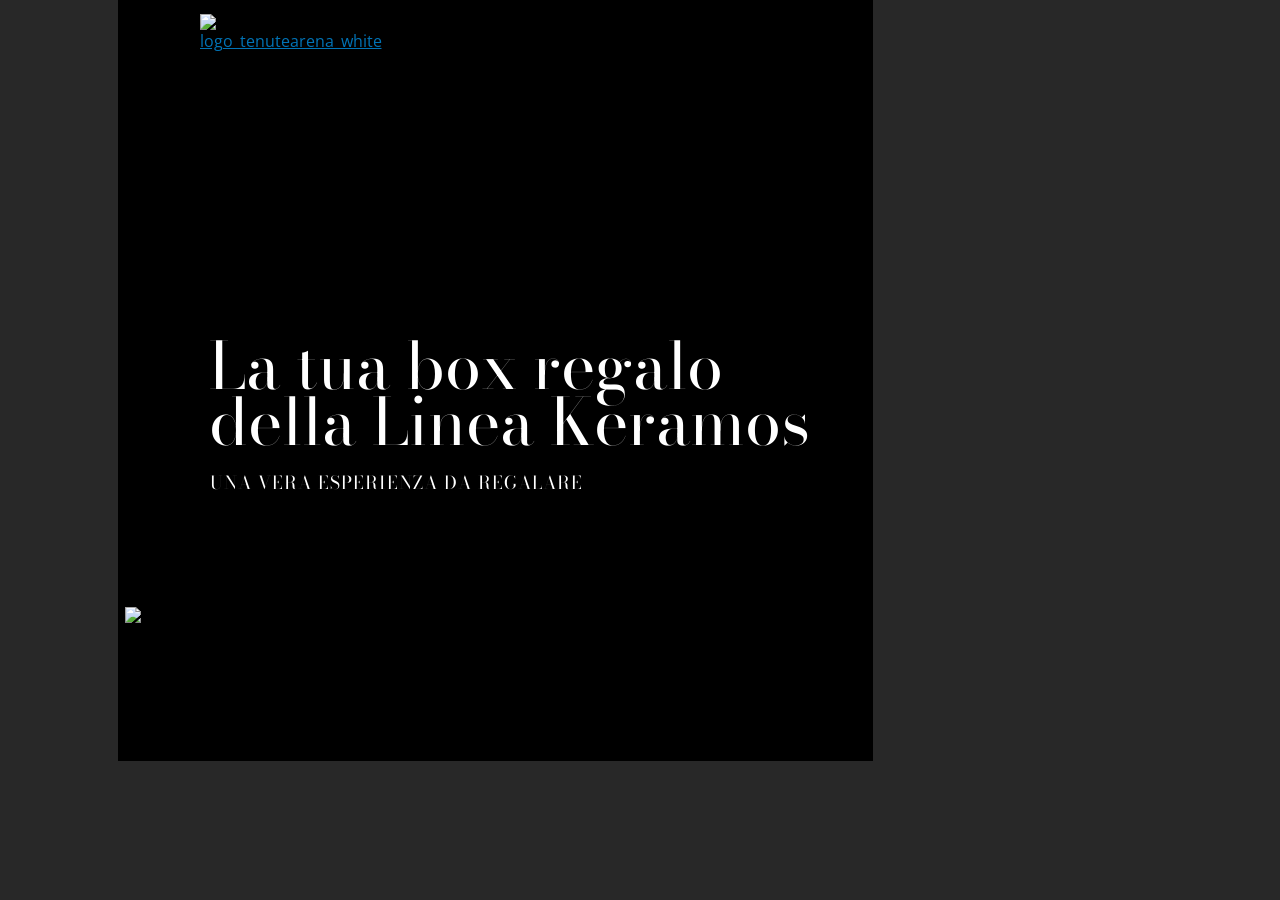
==== box-regalo.html @ 3332b40b "Clona il sito vetrina reale di tenutaarena.com come sito statico Sostituisce la ricostruzione manual" ====
<!doctype html><html lang="it"><head><title>Giftbox Olio Extravergine Bio Sigillo Keramos | Tenute Arena - Tenuta Arena</title><meta name="description" content="Scopri le giftbox Sigillo Keramos di Tenute Arena: cofanetti in legno con oli extravergine d’oliva monovarietali biologici e ciotoline in ceramica. Un’idea regalo elegante e gourmet, perfetta per appassionati e intenditori." /><meta charset="utf-8" /><link rel="preconnect" href="https://globaluserfiles.com"><meta property="og:title" content="Giftbox Olio Extravergine Bio Sigillo Keramos | Tenute Arena" /><meta property="og:description" content="Scopri le giftbox Sigillo Keramos di Tenute Arena: cofanetti in legno con oli extravergine d’oliva monovarietali biologici e ciotoline in ceramica. Un’idea regalo elegante e gourmet, perfetta per appassionati e intenditori." /><meta name="fragment" content="!" /><meta property="og:site_name" content="Tenuta Arena"><meta property="og:url" content="https://www.tenutaarena.com/it/box-regalo-natale-2025" /><meta property="og:image" content="https://tenutaarena.com/ogfile/box-regalo-natale-2025_it.jpg" /><meta name="twitter:title" content="Giftbox Olio Extravergine Bio Sigillo Keramos | Tenute Arena" /><meta name="twitter:description" content="Scopri le giftbox Sigillo Keramos di Tenute Arena: cofanetti in legno con oli extravergine d’oliva monovarietali biologici e ciotoline in ceramica. Un’idea regalo elegante e gourmet, perfetta per appassionati e intenditori." /><meta name="twitter:image" content="https://tenutaarena.com/ogfile/box-regalo-natale-2025_it.jpg" /><meta name="robots" content="all" /><meta name="revisit-after" content="10 days" /><meta name="viewport" content="width=1024" /> <style>.style_000000001{font-size:14px;font-family:Roboto; color:rgb(119,119,119);} .style_000000002{ font-size:16px; font-family:Roboto; color:rgb(255,255,255);} .style_000000003{ font-size:48px; font-family:Roboto; color:rgb(255,255,255);} .style_000000004{ font-size:16px; font-family:Roboto; color:rgb(33,33,33);} .style_000000006{ font-size:48px; font-family:Roboto; color:rgb(0,0,0);} .style_000000007{ font-size:14px; font-family:Roboto; color:rgb(255,255,255);} .style_000000005{ font-size:22px; font-family:Roboto; color:rgb(33,33,33);}</style><style>a, a:link, a:active, a:visited{ color: #0073b6; text-decoration:underline; } a:hover{ color: #0073b6; text-decoration:underline;}</style><link id="fontstyle" href="fontstyle.css" rel="stylesheet" /><link href="https://fonts.googleapis.com/css?family=Open+Sans:n,b,i,bi%7CRoboto:n,b,i,bi&display=swap" rel="stylesheet" /><style>@font-face {font-display: swap; font-family: c-bodonimoda_72pt-regular; src: url('font/c-bodonimoda_72pt-regular.woff');}@font-face {font-display: swap; font-family: c-texgyreheros-regular; src: url('font/c-texgyreheros-regular.woff');}@font-face {font-display: swap; font-family: c-bodonimoda_48pt-semibold; src: url('font/c-bodonimoda_48pt-semibold.woff');}@font-face {font-display: swap; font-family: c-texgyre-bold; src: url('font/c-texgyre-bold.woff');}@font-face {font-display: swap; font-family: c-bodonimoda_72pt-bold; src: url('font/c-bodonimoda_72pt-bold.woff');}@font-face {font-display: swap; font-family: c-bodonimoda_48pt-regular; src: url('font/c-bodonimoda_48pt-regular.woff');}@font-face {font-display: swap; font-family: c-roboto-light; src: url('font/c-roboto-light.woff');}@font-face {font-display: swap; font-family: c-bentonsansmedium; src: url('font/c-bentonsansmedium.woff');}@font-face {font-display: swap; font-family: c-bentonsanslight; src: url('font/c-bentonsanslight.woff');}</style><link href="img/favicon.png" rel="icon" type="image/x-icon" /><link rel="canonical" href="https://www.tenutaarena.com/it/box-regalo-natale-2025"/><style>html {-webkit-text-size-adjust: 100%;}* {margin: 0;}#mc5 h1,#mc5 h2,#mc5 h3,#mc5 h4,#mc5 h5,#mc5 h6 {font-weight: 400;}body,#website {font-size: 16px;overflow-x: hidden;overflow-y: hidden;overflow-y:auto;background: #282828;margin: 0;font-family: 'Open Sans', sans-serif;position: absolute;top: 0px;left: 0px;width: 100%;height: 100%;-webkit-overflow-scrolling: touch;}div,span {max-height: 100000px;}.testoc {line-height: 1.2;vertical-align: top;}.testoc span>span>a,.testoc span>font>span>a {display: inline-block}body.flazioNoScroll {overflow: hidden !important;}body *::-webkit-scrollbar {width: 8px;}body *::-webkit-scrollbar-thumb {border-radius: 15px;background: rgba(153, 156, 161, 0.8);}body *::-webkit-scrollbar-track {border-radius: 5px;border: 1px solid rgba(255, 255, 255, 0.1);background: rgba(0, 0, 0, 0.1);}.yscrollbar {position: absolute;top: 0;right: 0;width: 10px;background: red;z-index: 30000;-webkit-border-radius: 15px;-moz-border-radius: 15px;border-radius: 15px;/* Background */background: rgba(0, 0, 0, 0.2);/* Border bottom light */border-bottom: 1px solid rgba(255, 255, 255, 0.1);/* Inner top shadow */-moz-box-shadow: inset 0 3px 5px rgba(0, 0, 0, 0.1);-webkit-box-shadow: inset 0 3px 5px rgba(0, 0, 0, 0.1);box-shadow: inset 0 3px 5px rgba(0, 0, 0, 0.1);}.yscroller {background: #bbd;position: relative;top: 0;left: 0;width: 100%;height: 70px;cursor: pointer;}.yscroller:hover {background: #bbd;position: relative;top: 0;left: 0;cursor: pointer;-webkit-border-radius: 15px;-moz-border-radius: 15px;border-radius: 15px;}.yscroller:active {background: #003399;position: relative;top: 0;left: 0;width: 100%;height: 70px;cursor: pointer;}body.overflow_recaptha {height: auto !important;overflow: scroll !important;}div#mc5.popup:after {content: "";position: fixed;display: block;background: rgba(0, 0, 0, 0.6);width: 100%;height: 100%;top: 0px;left: 0px;z-index: 2000;}</style>   <script type="application/ld+json">{"@context": "http://schema.org","@type": "WebSite","name": "Tenuta Arena","url": "https://tenutaarena.com"}</script><script>window["onlyChat"]=false;</script><script>window["enableSocial"]=false;</script><style></style><link rel="preload" as="script" href="https://ajax.googleapis.com/ajax/libs/jquery/3.5.1/jquery.min.js"><link rel="preload" as="script" href="https://code.jquery.com/ui/1.14.2/jquery-ui.min.js"></head><body> <div id="website"> <link rel="stylesheet" href="customstyle.css"><div id="aCC5" style="position:absolute; z-index:100; left: 50%; top: 0;"><div id="mc5" style="position:absolute; z-index:150; left: -500px; top: 0px;"><div data-type="element" style="z-index:1;position:absolute; top:-95px;right:937.5px;width:996px;height:135px"><div class="rettangolo" style="opacity:1;display:block; border-radius:20px;border-width:0px;border-color: #cccccc; background-color:#8a704a; width:100%; height:100%;"></div></div><div data-type="element" style="z-index:2;position:absolute; top:-88.002838134766px;left:0px;width:100vw;height:849px"><img style="position:absolute; width:100vw;height:849px" src="https://globaluserfiles.com/media/137771_80b602935737ec9ad11e4aebe6f3d1509abffa0c.jpeg/v1/w_0,h_849/freepik__img1-create-a-cinematic-169-hero-image-for-a-produ__98078.jpeg" alt="freepik__img1-create-a-cinematic-169-hero-image-for-a-produ__98078.jpeg" title="freepik__img1-create-a-cinematic-169-hero-image-for-a-produ__98078.jpeg" ></div><div data-type="element" style="z-index:3;position:absolute; top:-10.005680084229px;left:-22px;width:755px;height:771px"><div class="rettangolo" style="opacity:1;display:block; border-width:0px;border-color: #cccccc; background-color:#000000; width:100%; height:100%;"></div></div><div data-type="element" style="z-index:4;position:absolute; top:-2px;right:203.5px;width:8px;height:41px"></div><div data-type="element" style="z-index:5;position:absolute; top:-1px;right:216.5px;width:220px;height:40px"><div class="show-menu"> </div><ul style="font-size: 12px;font-family: c-bentonsansmedium;" class="nav menu"><li style="line-height:40px;"><a style="color: #ffffff;" title="AREA PRIVATA" href="#" data-disabled="shop" >AREA PRIVATA</a></li></ul></div><div data-type="footer" style="z-index:6;position:absolute; top:4822px;left:0px;width:100vw;height:485px"><div class="rettangolo" style="opacity:1;display:block; border-radius:0px;border-width:1px;border-color: #cccccc; background-color:#000000; width:100%; height:100%;"></div></div><div data-type="footer" style="z-index:7;position:absolute; top:4822px;left:0px;width:100vw;height:485px"><div class="rettangolo" style="opacity:1;display:block; border-radius:0px;border-width:1px;border-color: #cccccc; background-color:#000000; width:100%; height:100%;"></div></div><div data-type="footer" style="z-index:990;position:absolute; top:4822px;left:px;width:173px;height:31px"><p style="line-height:1.4; letter-spacing: 4px;"><span class="style_1652258455866">​CONTATTI</span></p></div><div data-type="element" style="z-index:989;position:absolute; top:9px;right:905.5px;width:767px;height:48px"><p style="letter-spacing:1px;"><span class="style_1659519237662" style="letter-spacing:0px;">Spedizione gratuita per ordini superiori a € 70</span></p></div><div data-type="element" style="z-index:12;position:absolute; top:14px;left:59.5px;width:139px;height:165px"><a class="internal" href="index.html"><img style="width:139px;height:165px" src="https://globaluserfiles.com/media/137771_55db5ca8362165b65a4e0b39f8713d5698139cdb.png/v1/w_0,h_165/logo_tenutearena_white.png" alt="logo_tenutearena_white" title="logo_tenutearena_white" ></a></div><div data-type="element" style="z-index:14;position:absolute; top:53px;right:1176.5px;width:1013px;height:85px"><div class="show-menu"> </div><ul style="font-size: 12px;font-family: c-bentonsansmedium;display: flex;" class="nav menu"><li style="line-height:85px;margin-right: 12px;padding-right: 0px;"><a style="color: #ffffff;" title="HOME" href="index.html" ><div>HOME</div></a></li><li style="line-height:85px;margin-right: 12px;padding-right: 0px;"><a style="color: #ffffff;" title="PROMOZIONI" href="#" data-disabled="shop" >PROMOZIONI</a></li><li style="line-height:85px;margin-right: 12px;padding-right: 0px;"><a style="color: #ffffff;" title="TENUTE ARENA" href="tenute-arena.html" >TENUTE ARENA</a></li><li style="line-height:85px;margin-right: 12px;padding-right: 0px;"><a style="color: #ffffff;" title="LINEE OLIO" href="linee-olio.html" >LINEE OLIO</a><ul><li style="line-height:85px;margin-right: 12px;padding-right: 0px;"><a style="color: #ffffff;" title="Linea Sigillo" href="linea-sigillo.html" >Linea Sigillo</a></li><li style="line-height:85px;margin-right: 12px;padding-right: 0px;"><a style="color: #ffffff;" title="Linea Olio d'eccellenza" href="linea-gdo.html" >Linea Olio d'eccellenza</a></li><li style="line-height:85px;margin-right: 12px;padding-right: 0px;"><a style="color: #ffffff;" title="Linea Alta Ristorazione" href="linea-horeca.html" >Linea Alta Ristorazione</a></li><li style="line-height:85px;margin-right: 12px;padding-right: 0px;"><a style="color: #ffffff;" title="Linea Oli Aromatizzati" href="oli-aromatizzati.html" >Linea Oli Aromatizzati</a></li></ul></li><li style="line-height:85px;margin-right: 12px;padding-right: 0px;"><a style="color: #ffffff;" title="SHOP" href="#" data-disabled="shop" >SHOP</a></li><li style="line-height:85px;margin-right: 12px;padding-right: 0px;"><a style="color: #ffffff;" title="CONTATTI" href="contatti.html" >CONTATTI</a></li></ul></div><div data-type="element" style="z-index:15;position:absolute; top:57px;right:149.5px;width:120px;height:62px"></div><div data-type="element" style="z-index:16;position:absolute; top:70px;right:370.5px;width:215px;height:49px"><div class="show-menu"> </div><ul style="font-size: 12px;font-family: c-texgyre-bold;" class="nav menu"><li style="line-height:49px;"><a style="color: #ffffff;" title="GIFT BOX" href="box-regalo.html" >GIFT BOX</a></li></ul></div><div data-type="footer" style="z-index:17;position:absolute; top:4920px;left:59.5px;width:136px;height:93px"><a class="internal" href="index.html"><img style="width:136px;height:93px" src="https://globaluserfiles.com/media/137771_55db5ca8362165b65a4e0b39f8713d5698139cdb.png/v1/w_136,h_0/logo_tenutearena_white.png" alt="logo_tenutearena_white" title="logo_tenutearena_white" ></a></div><div data-type="footer" style="z-index:18;position:absolute; top:4920px;left:-200px;width:136px;height:93px"><a class="internal" href="index.html"><img style="width:136px;height:93px" src="https://globaluserfiles.com/media/137771_55db5ca8362165b65a4e0b39f8713d5698139cdb.png/v1/w_136,h_0/logo_tenutearena_white.png" alt="logo_tenutearena_white" title="logo_tenutearena_white" ></a></div><div data-type="footer" style="z-index:981;position:absolute; top:4958px;right:194px;width:173px;height:31px"><p style="line-height:1.4; letter-spacing: 4px;"><span class="style_1652258455866">​CONTATTI</span></p></div><div data-type="element" style="z-index:20;position:absolute; top:138px;right:936.5px;width:1031px;height:1px"><div class="rettangolo" style="opacity:0.54;display:block; border-radius:0px;border-width:0px;border-color: #cccccc; background-color:#8a704a; width:100%; height:100%;"></div></div><div data-type="footer" style="z-index:979;position:absolute; top:4962px;right:600.5px;width:290px;height:48px"><p style="line-height:1.4; letter-spacing: 4px;"><span class="style_1659538210818">SHOP ONLINE</span></p></div><div data-type="footer" style="z-index:978;position:absolute; top:4962px;right:600.5px;width:290px;height:48px"><p style="line-height:1.4; letter-spacing: 4px;"><span class="style_1659538210818">SHOP ONLINE</span></p></div><div data-type="footer" style="z-index:977;position:absolute; top:4962px;right:238.5px;width:290px;height:48px"><p style="line-height:1.4; letter-spacing: 4px;"><span class="style_1659538210818">INFORMAZIONI</span></p></div><div data-type="footer" style="z-index:24;position:absolute; top:4988px;right:767.5px;width:196px;height:162px"><div class="show-menu"> </div><ul style="font-size: 10px;font-family: c-bentonsansmedium;" class="nav menu"><li style="margin-right: 8px;padding-right: 3.5px;"><a style="color: #ffffff;" title="HOME" href="index.html" ><div>HOME</div></a></li><li style="margin-right: 8px;padding-right: 3.5px;"><a style="color: #ffffff;" title="TENUTE ARENA" href="tenute-arena.html" >TENUTE ARENA</a></li><li style="margin-right: 8px;padding-right: 3.5px;"><a style="color: #ffffff;" title="SHOP ONLINE" href="#" data-disabled="shop" >SHOP ONLINE</a></li><li style="margin-right: 8px;padding-right: 3.5px;"><a style="color: #ffffff;" title="INFO &amp; CONTATTI" href="contatti.html" >INFO &amp; CONTATTI</a></li></ul></div><div data-type="footer" style="z-index:25;position:absolute; top:4988px;right:767.5px;width:196px;height:162px"><div class="show-menu"> </div><ul style="font-size: 10px;font-family: c-bentonsansmedium;" class="nav menu"><li style="margin-right: 8px;padding-right: 3.5px;"><a style="color: #ffffff;" title="HOME" href="index.html" ><div>HOME</div></a></li><li style="margin-right: 8px;padding-right: 3.5px;"><a style="color: #ffffff;" title="TENUTE ARENA" href="tenute-arena.html" >TENUTE ARENA</a></li><li style="margin-right: 8px;padding-right: 3.5px;"><a style="color: #ffffff;" title="SHOP ONLINE" href="#" data-disabled="shop" >SHOP ONLINE</a></li><li style="margin-right: 8px;padding-right: 3.5px;"><a style="color: #ffffff;" title="INFO &amp; CONTATTI" href="contatti.html" >INFO &amp; CONTATTI</a></li></ul></div><div data-type="footer" style="z-index:26;position:absolute; top:5005px;right:608.5px;width:169px;height:130px"><div class="show-menu"> </div><ul style="font-size: 10px;font-family: c-bentonsansmedium;" class="nav menu"><li style="margin-right: 8px;padding-right: 3.5px;"><a style="color: #ffffff;" title="LINEA SIGILLO" href="linea-sigillo.html" ><div>LINEA SIGILLO</div></a></li><li style="margin-right: 8px;padding-right: 3.5px;"><a style="color: #ffffff;" title="LINEA OLIO D'ECCELLENZA" href="linea-gdo.html" >LINEA OLIO D'ECCELLENZA</a></li><li style="margin-right: 8px;padding-right: 3.5px;"><a style="color: #ffffff;" title="LINEA ALTA RISTORAZIONE" href="linea-horeca.html" >LINEA ALTA RISTORAZIONE</a></li><li style="margin-right: 8px;padding-right: 3.5px;"><a style="color: #ffffff;" title="LINEA OLI AROMATIZZATI" href="#" data-disabled="shop" ><div>LINEA OLI AROMATIZZATI</div></a></li></ul></div><div data-type="footer" style="z-index:27;position:absolute; top:5005px;right:428.5px;width:169px;height:130px"><div class="show-menu"> </div><ul style="font-size: 10px;font-family: c-bentonsansmedium;" class="nav menu"><li style="margin-right: 8px;padding-right: 3.5px;"><a style="color: #ffffff;" title="CERTIFICAZIONI" href="certificazioni.html" >CERTIFICAZIONI</a></li><li style="margin-right: 8px;padding-right: 3.5px;"><a style="color: #ffffff;" title="CONDIZIONI E RESI" href="condizioni-vendita.html" ><div>CONDIZIONI E RESI</div></a></li><li style="margin-right: 8px;padding-right: 3.5px;"><a style="color: #ffffff;" title="PRIVACY POLICY" href="privacy-policy.html" ><div>PRIVACY POLICY</div></a></li><li style="margin-right: 8px;padding-right: 3.5px;"><a style="color: #ffffff;" title="COOKIE POLICY" href="cookie-policy.html" >COOKIE POLICY</a></li></ul></div><div data-type="footer" style="z-index:28;position:absolute; top:5005px;right:428.5px;width:169px;height:130px"><div class="show-menu"> </div><ul style="font-size: 10px;font-family: c-bentonsansmedium;" class="nav menu"><li style="margin-right: 8px;padding-right: 3.5px;"><a style="color: #ffffff;" title="CERTIFICAZIONI" href="certificazioni.html" >CERTIFICAZIONI</a></li><li style="margin-right: 8px;padding-right: 3.5px;"><a style="color: #ffffff;" title="CONDIZIONI E RESI" href="condizioni-vendita.html" ><div>CONDIZIONI E RESI</div></a></li><li style="margin-right: 8px;padding-right: 3.5px;"><a style="color: #ffffff;" title="PRIVACY POLICY" href="privacy-policy.html" ><div>PRIVACY POLICY</div></a></li><li style="margin-right: 8px;padding-right: 3.5px;"><a style="color: #ffffff;" title="COOKIE POLICY" href="cookie-policy.html" >COOKIE POLICY</a></li></ul></div><div data-type="footer" style="z-index:29;position:absolute; top:5005px;right:608.5px;width:169px;height:130px"><div class="show-menu"> </div><ul style="font-size: 10px;font-family: c-bentonsansmedium;" class="nav menu"><li style="margin-right: 8px;padding-right: 3.5px;"><a style="color: #ffffff;" title="LINEA SIGILLO" href="linea-sigillo.html" ><div>LINEA SIGILLO</div></a></li><li style="margin-right: 8px;padding-right: 3.5px;"><a style="color: #ffffff;" title="LINEA OLIO D'ECCELLENZA" href="linea-gdo.html" >LINEA OLIO D'ECCELLENZA</a></li><li style="margin-right: 8px;padding-right: 3.5px;"><a style="color: #ffffff;" title="LINEA ALTA RISTORAZIONE" href="linea-horeca.html" >LINEA ALTA RISTORAZIONE</a></li><li style="margin-right: 8px;padding-right: 3.5px;"><a style="color: #ffffff;" title="LINEA OLI AROMATIZZATI" href="#" data-disabled="shop" ><div>LINEA OLI AROMATIZZATI</div></a></li></ul></div><div data-type="footer" style="z-index:970;position:absolute; top:5013px;right:240.5px;width:199px;height:181px"><p style="line-height:1.3;"><span class="style_1684416608026" style="line-height:1.3;">Tenuta Arena S.S.Agricola</span><span class="style_1684416173769" style="line-height:1.3;"> Sp4 km 13,5 94015 Piazza Armerina</span></p><p style="line-height:1.3;">&nbsp;</p><p style="line-height:1.3;"><span class="style_1684416173769" style="line-height:1.3;">0935 959638&nbsp;</span></p><p style="line-height:1.3;"><span class="style_1684416173769" style="line-height:1.3;">0935 1976468&nbsp;</span></p><p style="line-height:1.3;"><span class="style_1684416173769" style="line-height:1.3;">info@tenutaarena.com</span></p></div><div data-type="footer" style="z-index:969;position:absolute; top:5013px;left:1019px;width:199px;height:181px"><p style="line-height:1.3;"><span class="style_1684416608026" style="line-height:1.3;">Tenuta Arena S.S.Agricola</span><span class="style_1684416173769" style="line-height:1.3;"> Sp4 km 13,5 94015 Piazza Armerina</span></p><p style="line-height:1.3;">&nbsp;</p><p style="line-height:1.3;"><span class="style_1684416173769" style="line-height:1.3;">0935 959638&nbsp;</span></p><p style="line-height:1.3;"><span class="style_1684416173769" style="line-height:1.3;">0935 1976468&nbsp;</span></p><p style="line-height:1.3;"><span class="style_1684416173769" style="line-height:1.3;">info@tenutaarena.com</span></p></div><div data-type="footer" style="z-index:968;position:absolute; top:5039px;left:68.5px;width:414px;height:155px"><p><span style="color:rgb(255,255,255);font-family:c-texgyreheros-regular;font-size:12px;"><span class="style_1684416271465" style="background-color:rgba(0, 0, 0, 0);">Tenuta Arena è l’espressione della sensibilità e dell’entusiasmo di una nuova generazione che continua la tradizione di famiglia iniziata nel 1966, da sempre distinta per la passione nella coltivazione dell’ulivo e l’amore per i sapori di una volta, e che ogni anno in autunno rinnova la magia dell’olio.</span></span></p></div><div data-type="footer" style="z-index:967;position:absolute; top:5039px;left:-191px;width:414px;height:155px"><p><span style="color:rgb(255,255,255);font-family:c-texgyreheros-regular;font-size:12px;"><span class="style_1684416271465" style="background-color:rgba(0, 0, 0, 0);">Tenuta Arena è l’espressione della sensibilità e dell’entusiasmo di una nuova generazione che continua la tradizione di famiglia iniziata nel 1966, da sempre distinta per la passione nella coltivazione dell’ulivo e l’amore per i sapori di una volta, e che ogni anno in autunno rinnova la magia dell’olio.</span></span></p></div><div data-type="element" style="z-index:966;position:absolute; top:340px;left:69px;width:658px;height:271px"><h2><span class="style_1697106031909" style="line-height:0.8;text-shadow:rgba(0, 0, 0, 0.4) 0px 4px 5px;">La tua box regalo della Linea Keramos</span></h2></div><div data-type="footer" style="z-index:36;position:absolute; top:5181px;left:0px;width:100vw;height:1px"><div class="rettangolo" style="opacity:0.54;display:block; border-radius:0px;border-width:0px;border-color: #cccccc; background-color:#8a704a; width:100%; height:100%;"></div></div><div data-type="footer" style="z-index:37;position:absolute; top:5226px;right:209.5px;width:170px;height:50px"><br><span itemscope itemtype="http://schema.org/Organization"><link itemprop="url" href="https://www.tenutaarena.com"><a itemprop="sameAs" href="https://it-it.facebook.com/tenutaarena/">facebook</a><br><a itemprop="sameAs" href="https://www.instagram.com/tenutearena/?igshid=YmMyMTA2M2Y%3D">instagram</a><br></span></div><div data-type="footer" style="z-index:38;position:absolute; top:5226px;left:1050px;width:170px;height:50px"><br><span itemscope itemtype="http://schema.org/Organization"><link itemprop="url" href="https://www.tenutaarena.com"><a itemprop="sameAs" href="https://it-it.facebook.com/tenutaarena/">facebook</a><br><a itemprop="sameAs" href="https://www.instagram.com/tenutearena/?igshid=YmMyMTA2M2Y%3D">instagram</a><br></span></div><div data-type="footer" style="z-index:39;position:absolute; top:5227px;left:60.5px;width:111px;height:29px"><img style="position:absolute; width:111px;height:29px" src="https://globaluserfiles.com/media/100248_cb32038f561181eeeaa05f7c6e74393cf0e44df7.png/v1/w_111,h_0/mastercardhrzrev300px2x.png" alt="mastercardhrzrev300px2x" title="mastercardhrzrev300px2x" ></div><div data-type="footer" style="z-index:40;position:absolute; top:5227px;left:-199px;width:111px;height:29px"><img style="position:absolute; width:111px;height:29px" src="https://globaluserfiles.com/media/100248_cb32038f561181eeeaa05f7c6e74393cf0e44df7.png/v1/w_111,h_0/mastercardhrzrev300px2x.png" alt="mastercardhrzrev300px2x" title="mastercardhrzrev300px2x" ></div><div data-type="footer" style="z-index:959;position:absolute; top:5228px;right:714.5px;width:548px;height:67px"><p style="line-height:1.4;text-align:left;"><span class="style_1684416271465">www.tenutaarena.com&nbsp;@ All Right Reserved 2026 | Sito web realizzato da </span><a href="#" data-disabled="builder"><span class="style_1684416271465">Flazio Experience&nbsp;</span></a><br><span class="style_1659522421648">​</span></p></div><div data-type="footer" style="z-index:958;position:absolute; top:5228px;left:545px;width:548px;height:67px"><p style="line-height:1.4;text-align:left;"><span class="style_1684416271465">www.tenutaarena.com&nbsp;@ All Right Reserved 2026 | Sito web realizzato da </span><a href="#" data-disabled="builder"><span class="style_1684416271465">Flazio Experience&nbsp;</span></a><br><span class="style_1659522421648">​</span></p></div><div data-type="footer" style="z-index:43;position:absolute; top:5229px;left:176.5px;width:55px;height:17px"><img style="position:absolute; width:55px;height:17px" src="https://globaluserfiles.com/media/100248_8c1a6e47fcfb65e9dc997bbbefd5592350336b3e.png/v1/w_55,h_0/nexy.png" alt="nexy" title="nexy" ></div><div data-type="footer" style="z-index:44;position:absolute; top:5229px;left:244.5px;width:70px;height:17px"><img style="position:absolute; width:70px;height:17px" src="https://globaluserfiles.com/media/100248_27e7809f6004b2efdb9360ae7c5080ad13904efd.png/v1/w_70,h_0/ppcom-white1.png" alt="ppcom-white1" title="ppcom-white1" ></div><div data-type="footer" style="z-index:45;position:absolute; top:5229px;left:-15px;width:70px;height:17px"><img style="position:absolute; width:70px;height:17px" src="https://globaluserfiles.com/media/100248_27e7809f6004b2efdb9360ae7c5080ad13904efd.png/v1/w_70,h_0/ppcom-white1.png" alt="ppcom-white1" title="ppcom-white1" ></div><div data-type="footer" style="z-index:46;position:absolute; top:5229px;left:-83px;width:55px;height:17px"><img style="position:absolute; width:55px;height:17px" src="https://globaluserfiles.com/media/100248_8c1a6e47fcfb65e9dc997bbbefd5592350336b3e.png/v1/w_55,h_0/nexy.png" alt="nexy" title="nexy" ></div><div data-type="element" style="z-index:953;position:absolute; top:469px;left:70px;width:613px;height:48px"><p style="letter-spacing:1px;"><span class="style_1659519474307">UNA VERA ESPERIENZA DA REGALARE</span></p></div><div data-type="footer" style="z-index:951;position:absolute; top:5335px;left:67.5px;width:481px;height:47px"><p style="line-height:1.4;text-align:left;"><span class="style_1684416271465">Consegna in 24/48 ore IN TUTTA ITALIA - Spedizione gratuita per ordini superiori a € 70.</span></p></div><div data-type="footer" style="z-index:948;position:absolute; top:5335px;left:-192px;width:481px;height:47px"><p style="line-height:1.4;text-align:left;"><span class="style_1684416271465">Consegna in 24/48 ore IN TUTTA ITALIA - Spedizione gratuita per ordini superiori a € 70.</span></p></div><div data-type="element" style="z-index:55;position:absolute; top:607.00140380859px;left:-14.998580932617px;width:184px;height:168px"><img style="position:absolute; width:184px;height:168px" src="https://globaluserfiles.com/media/137771_f0664c6f7faae8a562cbd809239a2d0a2eec159d.png/v1/w_184,h_0/0.png" alt="vezzo grafico" title="vezzo grafico" ></div><div data-type="element" style="z-index:944;position:absolute; top:885px;left:130px;width:795px;height:493px"><h1 style="text-align:center;"><span class="style_1659522759136" style="text-shadow:rgba(0, 0, 0, 0.4) 0px 4px 5px;">Cofanetti realizzati in legno e con dettagli esclusivi</span></h1></div><div data-type="element" style="z-index:943;position:absolute; top:1023px;left:125px;width:807px;height:134px"><p style="text-align:center;"><span class="style_1684425213724" style="line-height:1.7em;">Custodiscono le nostre pregiate bottiglie di oli monovarietali insieme a delle ciotoline personalizzate in ceramica. Una proposta raffinata e contemporanea, ideale per chi desidera regalare qualità e stile.</span><br><span class="style_1684425213724" style="line-height:1.7em;">&nbsp;</span></p></div><div data-type="element" style="z-index:58;position:absolute; top:1211.0014038086px;left:0px;width:100vw;height:20px"></div><div data-type="element" style="z-index:59;position:absolute; top:1223px;left:-530px;width:1026px;height:808px"><img style="position:absolute; width:1026px;height:808px" src="https://globaluserfiles.com/media/137771_883b34b0994106b91042a2891160b684fba9faca.png/v1/w_1026,h_0/freepik__create-a-cinematic-169-hero-image-for-a-product-de__98079.png" alt="freepik__create-a-cinematic-169-hero-image-for-a-product-de__98079" title="freepik__create-a-cinematic-169-hero-image-for-a-product-de__98079" ></div><div data-type="element" style="z-index:940;position:absolute; top:1338px;left:599px;width:342px;height:83px"><p><span class="style_1763739931470" style="text-shadow:none;">GIFT BOX</span></p></div><div data-type="element" style="z-index:939;position:absolute; top:1384px;left:594px;width:545px;height:415px"><h1><span class="style_1697106031909" style="text-shadow:none;">Calcabrina</span></h1></div><div data-type="element" style="z-index:938;position:absolute; top:1476px;left:592px;width:453px;height:237px"><p><span class="style_1684416204623" style="line-height:1.9;">Una confezione in legno dal design ricercato custodisce la bottiglia di Calcabrina monovarietale biologico di Biancolilla, accompagnata da una ciotolina esclusiva decorata con il simbolo dell'etichetta. Un'idea regalo elegante e contemporanea, perfetta per chi ama portare in tavola prodotti biologici di alta qualità. L'olio è piacevolmente fruttato con note di foglia e pomodoro verde: il compagno ideale per esaltare pesce e verdure con un tocco di raffinatezza.</span><br>&nbsp;</p></div><div data-type="element" style="z-index:63;position:absolute; top:1666px;left:595px;width:189px;height:54px"><div class="rettangolo" style="opacity:1;display:block; border-radius:0px;border-width:0px;border-color: #cccccc; background-color:#000000; width:100%; height:100%;"></div></div><div data-type="element" style="z-index:936;position:absolute; top:1680px;left:615px;width:286px;height:48px"><p><span class="style_1763739651793" style="line-height:1.9;"><strong>Seleziona la tipologia:</strong></span></p></div><div data-type="element" style="z-index:65;position:absolute; top:1709px;left:595px;width:905px;height:20px"></div><div data-type="element" style="z-index:66;position:absolute; top:1760px;left:815.99719238281px;width:225px;height:67px"><div class="show-menu"> </div><ul style="font-size: 12px;font-family: c-texgyre-bold;" class="nav menu"><li style="line-height:67px;"><a style="color: #ffffff;" title="CONFEZIONE 10 PZ" href="#" data-disabled="ext" >CONFEZIONE 10 PZ</a></li></ul></div><div data-type="element" style="z-index:67;position:absolute; top:1760px;left:591px;width:225px;height:67px"><div class="show-menu"> </div><ul style="font-size: 12px;font-family: c-texgyre-bold;" class="nav menu"><li style="line-height:67px;"><a style="color: #ffffff;" title="CONFEZIONE SINGOLA" href="#" data-disabled="ext" >CONFEZIONE SINGOLA</a></li></ul></div><div data-type="element" style="z-index:932;position:absolute; top:1842px;left:889px;width:169px;height:48px"><p><span class="style_1763739651793" style="line-height:1.9;">Risparmia 4€ a bottiglia!</span></p></div><div data-type="element" style="z-index:69;position:absolute; top:2021.9957275391px;left:0px;width:100vw;height:20px"></div><div data-type="element" style="z-index:70;position:absolute; top:2031px;left:495.99432373047px;width:1026px;height:808px"><img style="position:absolute; width:1026px;height:808px" src="https://globaluserfiles.com/media/137771_dbd463fd33118292530c4558cccc140b9d633c41.png/v1/w_1026,h_0/freepik__use-the-exact-uploaded-product-box-containing-the-__98080.png" alt="freepik__use-the-exact-uploaded-product-box-containing-the-__98080" title="freepik__use-the-exact-uploaded-product-box-containing-the-__98080" ></div><div data-type="element" style="z-index:929;position:absolute; top:2142.000020802px;left:70.5px;width:342px;height:83px"><p><span class="style_1763739931470" style="text-shadow:none;">GIFT BOX</span></p></div><div data-type="element" style="z-index:928;position:absolute; top:2203px;left:72.5px;width:639px;height:415px"><p><span class="style_1697106031909" style="line-height:0.8em;text-shadow:none;">Alichino, Calcabrina e Barbariccia</span></p></div><div data-type="element" style="z-index:927;position:absolute; top:2335px;left:70.5px;width:558px;height:237px"><p><span class="style_1684416204623" style="line-height:1.9;">Una box scenografica che riunisce l'intera collezione Sigillo Keramos: tre bottiglie iconiche e tre ciotoline coordinate, presentate in un elegante cofanetto in legno. Il regalo perfetto per chi desidera esplorare la varietà dei monovarietali biologici Tenute Arena, racchiusi in una proposta di grande impatto visivo e valore gourmet.</span><br>&nbsp;</p></div><div data-type="element" style="z-index:74;position:absolute; top:2500px;left:70.5px;width:189px;height:54px"><div class="rettangolo" style="opacity:1;display:block; border-radius:0px;border-width:0px;border-color: #cccccc; background-color:#000000; width:100%; height:100%;"></div></div><div data-type="element" style="z-index:925;position:absolute; top:2514px;left:92.5px;width:286px;height:48px"><p><span class="style_1763739651793" style="line-height:1.9;"><strong>Seleziona la tipologia:</strong></span></p></div><div data-type="element" style="z-index:76;position:absolute; top:2543px;left:70.5px;width:905px;height:20px"></div><div data-type="element" style="z-index:77;position:absolute; top:2594px;left:69.5px;width:225px;height:67px"><div class="show-menu"> </div><ul style="font-size: 12px;font-family: c-texgyre-bold;" class="nav menu"><li style="line-height:67px;"><a style="color: #ffffff;" title="TRIS SINGOLO" href="#" data-disabled="ext" >TRIS SINGOLO</a></li></ul></div><div data-type="element" style="z-index:78;position:absolute; top:2594px;left:294.5px;width:225px;height:67px"><div class="show-menu"> </div><ul style="font-size: 12px;font-family: c-texgyre-bold;" class="nav menu"><li style="line-height:67px;"><a style="color: #ffffff;" title="TRIS 5 PEZZI" href="#" data-disabled="ext" >TRIS 5 PEZZI</a></li></ul></div><div data-type="element" style="z-index:921;position:absolute; top:2676px;left:366.5px;width:169px;height:48px"><p><span class="style_1763739651793" style="line-height:1.9;">Risparmia 4€ a confezione!</span></p></div><div data-type="element" style="z-index:80;position:absolute; top:2711px;left:0px;width:100vw;height:128px"><div class="rettangolo" style="opacity:1;display:block; border-radius:0px;border-width:0px;border-color: #cccccc; background-color:#282828; width:100%; height:100%;"></div></div><div data-type="element" style="z-index:81;position:absolute; top:2790px;left:270px;width:450px;height:125px"><div class="rettangolo" style="opacity:1;display:block; border-radius:20px;border-width:0px;border-color: #cccccc; background-color:#ffffff; width:100%; height:100%;"></div></div><div data-type="element" style="z-index:82;position:absolute; top:2826.997253418px;left:0px;width:100vw;height:24px"></div><div data-type="element" style="z-index:83;position:absolute; top:2829px;left:0px;width:100vw;height:20px"></div><div data-type="element" style="z-index:916;position:absolute; top:2865.0042419434px;left:170.00567626953px;width:651px;height:83px"><p style="text-align:center;"><span class="style_1763740339730" style="text-shadow:none;">SCOPRI I PRODOTTI IN PROMOZIONE</span></p></div><div data-type="element" style="z-index:85;position:absolute; top:2959px;left:0px;width:100vw;height:641px"><style>.fds #new_ecommerce_list[data-reboot=true] a:not(.fds-dropdown-item){text-decoration:underline}.fds #new_ecommerce_list[data-reboot=true] .fds-h1,.fds #new_ecommerce_list[data-reboot=true] .fds-h2,.fds #new_ecommerce_list[data-reboot=true] .fds-h3,.fds #new_ecommerce_list[data-reboot=true] .fds-h4,.fds #new_ecommerce_list[data-reboot=true] .fds-h5,.fds #new_ecommerce_list[data-reboot=true] .fds-h6,.fds #new_ecommerce_list[data-reboot=true] h1,.fds #new_ecommerce_list[data-reboot=true] h2,.fds #new_ecommerce_list[data-reboot=true] h3,.fds #new_ecommerce_list[data-reboot=true] h4,.fds #new_ecommerce_list[data-reboot=true] h5,.fds #new_ecommerce_list[data-reboot=true] h6{font-weight:600}@font-face{font-family:"FlazioEcommerceIcon";src:url("https://www.flazio.com/componenti/scrittori/new_ecommerce_list/assets/fonts/FlazioEcommerceIcon.eot");src:url("https://www.flazio.com/componenti/scrittori/new_ecommerce_list/assets/fonts/FlazioEcommerceIcon.eot") format("embedded-opentype"),url("https://www.flazio.com/componenti/scrittori/new_ecommerce_list/assets/fonts/FlazioEcommerceIcon.woff2") format("woff2"),url("https://www.flazio.com/componenti/scrittori/new_ecommerce_list/assets/fonts/FlazioEcommerceIcon.woff") format("woff"),url("https://www.flazio.com/componenti/scrittori/new_ecommerce_list/assets/fonts/FlazioEcommerceIcon.ttf") format("truetype"),url("https://www.flazio.com/componenti/scrittori/new_ecommerce_list/assets/fonts/FlazioEcommerceIcon.svg") format("svg")}.fds .fds-new-ecommerce-list .fds-ec-icon{display:inline-block;font:normal normal normal 1rem/1.25 "FlazioEcommerceIcon";color:inherit;flex-shrink:0;-webkit-font-smoothing:antialiased;-moz-osx-font-smoothing:grayscale;vertical-align:top}.fds .fds-new-ecommerce-list .fds-ec-icon-sm{font-size:.8em}.fds .fds-new-ecommerce-list .fds-ec-icon-lg{font-size:1.2em}.fds .fds-new-ecommerce-list .fds-ec-icon-16{font-size:16px}.fds .fds-new-ecommerce-list .fds-ec-icon-32{font-size:32px}.fds .fds-new-ecommerce-list .fds-ec-icon-is-spinning{animation:fds-ec-icon-spin 1s infinite linear}@keyframes fds-ec-icon-spin{0%{transform:rotate(0deg)}100%{transform:rotate(360deg)}}.fds .fds-new-ecommerce-list .fds-ec-icon-rotate-90{transform:rotate(90deg)}.fds .fds-new-ecommerce-list .fds-ec-icon-rotate-180{transform:rotate(180deg)}.fds .fds-new-ecommerce-list .fds-ec-icon-rotate-270{transform:rotate(270deg)}.fds .fds-new-ecommerce-list .fds-ec-icon-flip-y{transform:scaleY(-1)}.fds .fds-new-ecommerce-list .fds-ec-icon-flip-x{transform:scaleX(-1)}.fds .fds-new-ecommerce-list .fds-ec-icon-bag-shopping::before{content:"\ea02"}.fds .fds-new-ecommerce-list .fds-ec-icon-bars-filter::before{content:"\ea03"}.fds .fds-row{container-type:inline-size}@container (max-width: calc(576px - 1px)){.fds .fds-row>*{flex:0 0 100% !important;max-width:100% !important}.fds .fds-flex-md-row{flex-direction:column !important}.fds .fds-text-lg-end{text-align:left !important}}@supports not (container-type: inline-size){@media(max-width: calc(576px - 1px)){.fds .fds-row>*{flex:0 0 100% !important;max-width:100% !important}}}.fds .fds-new-ecommerce-list .fds-languages-collapse,.fds.fds-modal-container .fds-languages-collapse{display:grid;grid-template-rows:0fr;overflow:hidden;transition:grid-template-rows .3s ease-in-out}.fds .fds-new-ecommerce-list .fds-languages-collapse.expanded,.fds.fds-modal-container .fds-languages-collapse.expanded{grid-template-rows:1fr}.fds .fds-new-ecommerce-list .fds-languages-collapse .fds-d-grid-languages,.fds.fds-modal-container .fds-languages-collapse .fds-d-grid-languages{min-height:calc(4*var(--fds-body-font-size)*var(--fds-body-line-height));grid-template-columns:1fr;gap:1.5rem}@media(min-width: 992px){.fds .fds-new-ecommerce-list .fds-languages-collapse .fds-d-grid-languages,.fds.fds-modal-container .fds-languages-collapse .fds-d-grid-languages{grid-template-columns:repeat(2, minmax(auto, 1fr));min-height:calc(4*var(--fds-body-font-size)*var(--fds-body-line-height))}}.fds .fds-new-ecommerce-list .fds-card.fds-card-ecommerce .fds-card-image-mosaic{position:absolute;inset:0;opacity:0;transition:opacity .3s ease-in-out;display:grid;grid-template-columns:2fr 1fr;grid-template-rows:1fr 1fr;gap:.5rem;width:100%;height:100%;overflow:hidden}.fds .fds-new-ecommerce-list .fds-card.fds-card-ecommerce .fds-card-image-mosaic .fds-card-mosaic-cell{width:100%;height:100%;overflow:hidden;border-radius:var(--fds-card-border-radius);min-height:0}.fds .fds-new-ecommerce-list .fds-card.fds-card-ecommerce .fds-card-image-mosaic .fds-card-img-mosaic-main,.fds .fds-new-ecommerce-list .fds-card.fds-card-ecommerce .fds-card-image-mosaic .fds-card-img-mosaic-2,.fds .fds-new-ecommerce-list .fds-card.fds-card-ecommerce .fds-card-image-mosaic .fds-card-img-mosaic-3{width:100%;height:100%;object-fit:var(--cmp-card-img-main-fit, cover);object-position:center;image-rendering:auto;transition:transform .3s ease-out;display:block}@media(hover: hover){.fds .fds-new-ecommerce-list .fds-card.fds-card-ecommerce:hover .fds-card-image-mosaic .fds-card-img-mosaic-main,.fds .fds-new-ecommerce-list .fds-card.fds-card-ecommerce:hover .fds-card-image-mosaic .fds-card-img-mosaic-2,.fds .fds-new-ecommerce-list .fds-card.fds-card-ecommerce:hover .fds-card-image-mosaic .fds-card-img-mosaic-3{transform:scale(1.05)}.fds .fds-new-ecommerce-list .fds-card.fds-card-ecommerce:hover .fds-card-image-single .fds-card-img-main{transform:scale(1.05)}}@media(min-width: 992px){.fds .fds-new-ecommerce-list .fds-card.fds-card-ecommerce[data-images-count="1"] .fds-card-image-mosaic{opacity:0 !important}.fds .fds-new-ecommerce-list .fds-card.fds-card-ecommerce[data-images-count="1"]:hover .fds-card-image-single{opacity:1 !important}.fds .fds-new-ecommerce-list .fds-card.fds-card-ecommerce[data-images-count="2"] .fds-card-image-mosaic{grid-template-columns:2fr 1fr;grid-template-rows:1fr}.fds .fds-new-ecommerce-list .fds-card.fds-card-ecommerce[data-images-count="2"] .fds-card-image-mosaic .fds-card-mosaic-cell:nth-child(1){grid-column:1;grid-row:1}.fds .fds-new-ecommerce-list .fds-card.fds-card-ecommerce[data-images-count="2"] .fds-card-image-mosaic .fds-card-mosaic-cell:nth-child(2){grid-column:2;grid-row:1}.fds .fds-new-ecommerce-list .fds-card.fds-card-ecommerce[data-images-count="3"] .fds-card-image-mosaic{grid-template-columns:2fr 1fr;grid-template-rows:1fr 1fr}.fds .fds-new-ecommerce-list .fds-card.fds-card-ecommerce[data-images-count="3"] .fds-card-image-mosaic .fds-card-mosaic-cell:nth-child(1){grid-column:1;grid-row:1/span 2}.fds .fds-new-ecommerce-list .fds-card.fds-card-ecommerce[data-images-count="3"] .fds-card-image-mosaic .fds-card-mosaic-cell:nth-child(2){grid-column:2;grid-row:1}.fds .fds-new-ecommerce-list .fds-card.fds-card-ecommerce[data-images-count="3"] .fds-card-image-mosaic .fds-card-mosaic-cell:nth-child(3){grid-column:2;grid-row:2}}@media(min-width: 992px){.fds .fds-new-ecommerce-list .fds-card.fds-card-ecommerce.fds-card-bordered[data-images-count="1"] .fds-card-image-mosaic .fds-card-mosaic-cell:only-child{border-radius:calc(var(--fds-card-border-radius) - 1px) calc(var(--fds-card-border-radius) - 1px) 0 0}.fds .fds-new-ecommerce-list .fds-card.fds-card-ecommerce.fds-card-bordered[data-images-count="2"] .fds-card-image-mosaic .fds-card-mosaic-cell:nth-child(1){border-radius:calc(var(--fds-card-border-radius) - 1px) 0 0 0}.fds .fds-new-ecommerce-list .fds-card.fds-card-ecommerce.fds-card-bordered[data-images-count="2"] .fds-card-image-mosaic .fds-card-mosaic-cell:nth-child(2){border-radius:0 calc(var(--fds-card-border-radius) - 1px) 0 0}.fds .fds-new-ecommerce-list .fds-card.fds-card-ecommerce.fds-card-bordered[data-images-count="3"] .fds-card-image-mosaic .fds-card-mosaic-cell:nth-child(1){border-radius:calc(var(--fds-card-border-radius) - 1px) 0 0 0}.fds .fds-new-ecommerce-list .fds-card.fds-card-ecommerce.fds-card-bordered[data-images-count="3"] .fds-card-image-mosaic .fds-card-mosaic-cell:nth-child(2){border-radius:0 calc(var(--fds-card-border-radius) - 1px) 0 0}.fds .fds-new-ecommerce-list .fds-card.fds-card-ecommerce.fds-card-bordered[data-images-count="3"] .fds-card-image-mosaic .fds-card-mosaic-cell:nth-child(3){border-radius:0}}@media(min-width: 992px){.fds .fds-new-ecommerce-list .fds-card.fds-card-ecommerce.fds-card-horizontal[data-images-count="1"] .fds-card-image-mosaic .fds-card-mosaic-cell:only-child{border-radius:calc(var(--fds-card-border-radius) - 1px) 0 0 calc(var(--fds-card-border-radius) - 1px)}.fds .fds-new-ecommerce-list .fds-card.fds-card-ecommerce.fds-card-horizontal[data-images-count="2"] .fds-card-image-mosaic .fds-card-mosaic-cell:nth-child(1){border-radius:calc(var(--fds-card-border-radius) - 1px) 0 0 calc(var(--fds-card-border-radius) - 1px)}.fds .fds-new-ecommerce-list .fds-card.fds-card-ecommerce.fds-card-horizontal[data-images-count="2"] .fds-card-image-mosaic .fds-card-mosaic-cell:nth-child(2){border-radius:0}.fds .fds-new-ecommerce-list .fds-card.fds-card-ecommerce.fds-card-horizontal[data-images-count="3"] .fds-card-image-mosaic .fds-card-mosaic-cell:nth-child(1){border-radius:calc(var(--fds-card-border-radius) - 1px) 0 0 calc(var(--fds-card-border-radius) - 1px)}.fds .fds-new-ecommerce-list .fds-card.fds-card-ecommerce.fds-card-horizontal[data-images-count="3"] .fds-card-image-mosaic .fds-card-mosaic-cell:nth-child(2),.fds .fds-new-ecommerce-list .fds-card.fds-card-ecommerce.fds-card-horizontal[data-images-count="3"] .fds-card-image-mosaic .fds-card-mosaic-cell:nth-child(3){border-radius:0}}.fds .fds-new-ecommerce-list .fds-card.fds-card-ecommerce .fds-card-img-mosaic-2:not([src]),.fds .fds-new-ecommerce-list .fds-card.fds-card-ecommerce .fds-card-img-mosaic-2[src=""],.fds .fds-new-ecommerce-list .fds-card.fds-card-ecommerce .fds-card-img-mosaic-3:not([src]),.fds .fds-new-ecommerce-list .fds-card.fds-card-ecommerce .fds-card-img-mosaic-3[src=""]{display:none}@media(hover: hover){.fds .fds-new-ecommerce-list .fds-card.fds-card-ecommerce.fds-card-with-variants:has(.fds-card-footer-variants):hover .fds-card-image-container{border-bottom-left-radius:0;border-bottom-right-radius:0}}.fds .fds-new-ecommerce-list .fds-card.fds-card-ecommerce.fds-card-with-variants .fds-card-image-container .fds-card-image-grid{position:relative;z-index:0}.fds .fds-new-ecommerce-list .fds-card.fds-card-ecommerce.fds-card-with-variants .fds-card-image-container .fds-card-image-grid .fds-card-image-secondary{position:absolute;inset:0;opacity:0;transition:opacity .3s ease-in-out}.fds .fds-new-ecommerce-list .fds-card.fds-card-ecommerce.fds-card-with-variants .fds-card-image-container .fds-card-image-grid .fds-card-image-secondary .fds-card-mosaic-cell{width:100%;height:100%;overflow:hidden;border-radius:var(--fds-card-border-radius);min-height:0}.fds .fds-new-ecommerce-list .fds-card.fds-card-ecommerce.fds-card-with-variants .fds-card-image-container .fds-card-image-grid .fds-card-img-main,.fds .fds-new-ecommerce-list .fds-card.fds-card-ecommerce.fds-card-with-variants .fds-card-image-container .fds-card-image-grid .fds-card-img-secondary{transform:none !important;transition:opacity .2s ease;width:calc(100% - 1px);height:calc(100% - 1px);object-fit:cover;object-position:center;image-rendering:auto;transition:transform .3s ease-out}.fds .fds-new-ecommerce-list .fds-card.fds-card-ecommerce.fds-card-with-variants .fds-card-image-container .fds-card-image-grid .fds-card-img-main{z-index:0}.fds .fds-new-ecommerce-list .fds-card.fds-card-ecommerce.fds-card-with-variants .fds-card-image-container .fds-card-image-grid .fds-card-img-secondary{z-index:-1}.fds .fds-new-ecommerce-list .fds-card.fds-card-ecommerce.fds-card-with-variants .fds-card-image-container .fds-card-image-footer{padding:0;position:relative;overflow:hidden;display:flex;flex-direction:column}.fds .fds-new-ecommerce-list .fds-card.fds-card-ecommerce.fds-card-with-variants .fds-card-image-container .fds-card-image-footer .fds-card-footer-default{display:flex;padding:1rem;opacity:1;transition:opacity .3s ease-in-out;pointer-events:auto;order:1}.fds .fds-new-ecommerce-list .fds-card.fds-card-ecommerce.fds-card-with-variants .fds-card-image-container .fds-card-image-footer .fds-card-footer-variants{background:var(--cmp-fixed-bg);display:flex;flex-direction:column;gap:.5rem;padding:0;max-height:0;opacity:0;overflow:hidden;transition:max-height .3s cubic-bezier(0.4, 0, 0.2, 1),opacity .3s ease-in-out,padding .3s ease-in-out;pointer-events:none;order:2}.fds .fds-new-ecommerce-list .fds-card.fds-card-ecommerce.fds-card-with-variants .fds-card-image-container .fds-card-image-footer .fds-card-footer-variants:empty{display:none !important}@media(hover: hover){.fds .fds-new-ecommerce-list .fds-card.fds-card-ecommerce.fds-card-with-variants:has(.fds-card-image-secondary):hover .fds-card-image-grid .fds-card-img-main{z-index:-1}.fds .fds-new-ecommerce-list .fds-card.fds-card-ecommerce.fds-card-with-variants:has(.fds-card-image-secondary):hover .fds-card-image-grid .fds-card-img-secondary{z-index:1}.fds .fds-new-ecommerce-list .fds-card.fds-card-ecommerce.fds-card-with-variants:has(.fds-card-image-secondary):hover .fds-card-image-grid .fds-card-image-secondary{opacity:1}.fds .fds-new-ecommerce-list .fds-card.fds-card-ecommerce.fds-card-with-variants.fds-card-clickable:has(.fds-card-footer-variants:hover) .fds-card-image-grid .fds-card-img-main{z-index:0}.fds .fds-new-ecommerce-list .fds-card.fds-card-ecommerce.fds-card-with-variants.fds-card-clickable:has(.fds-card-footer-variants:hover) .fds-card-image-grid .fds-card-img-secondary{z-index:-1}.fds .fds-new-ecommerce-list .fds-card.fds-card-ecommerce.fds-card-with-variants.fds-card-clickable:has(.fds-card-footer-variants:hover) .fds-card-image-grid .fds-card-image-single{opacity:1}.fds .fds-new-ecommerce-list .fds-card.fds-card-ecommerce.fds-card-with-variants.fds-card-clickable:has(.fds-card-footer-variants:hover) .fds-card-image-grid .fds-card-image-secondary{opacity:0}.fds .fds-new-ecommerce-list .fds-card.fds-card-ecommerce.fds-card-with-variants:hover .fds-card-image-footer .fds-card-footer-variants{max-height:200px;opacity:1;pointer-events:auto}}.fds .fds-new-ecommerce-list .fds-card.fds-card-ecommerce.fds-card-with-variants .fds-card-variant-sizes{display:flex;flex-wrap:nowrap;justify-content:start;padding-top:.5rem;padding-bottom:.25rem}.fds .fds-new-ecommerce-list .fds-card.fds-card-ecommerce.fds-card-with-variants .fds-card-variant-sizes .fds-variant-size-badge{padding-right:1.25rem;font-size:.6875rem;font-weight:600;color:var(--cmp-text-body);line-height:1}.fds .fds-new-ecommerce-list .fds-card.fds-card-ecommerce.fds-card-with-variants .fds-card-variant-sizes .fds-variant-size-badge.fds-variant-size-badge-skeleton{display:inline-block;width:2rem;height:.6875rem;border-radius:.25rem;padding-right:0;margin-right:1.25rem;background:linear-gradient(90deg, #f0f0f0 25%, #e8e8e8 50%, #f0f0f0 75%);background-size:200% 100%;animation:fds-skeleton-shimmer 1.5s infinite;pointer-events:none}.fds .fds-new-ecommerce-list .fds-card.fds-card-ecommerce.fds-card-with-variants .fds-card-variant-thumbs{display:grid;grid-template-columns:repeat(5, 1fr);gap:.25rem;overflow:hidden;padding:.25rem 0}.fds .fds-new-ecommerce-list .fds-card.fds-card-ecommerce.fds-card-with-variants .fds-card-variant-thumbs::-webkit-scrollbar{display:none}.fds .fds-new-ecommerce-list .fds-card.fds-card-ecommerce.fds-card-with-variants .fds-card-variant-thumbs .fds-variant-thumb{aspect-ratio:3/4;border-radius:.375rem;overflow:hidden;cursor:pointer;border:2px solid hsla(0,0%,100%,.9);transition:all .2s ease;background:hsla(0,0%,100%,.95)}.fds .fds-new-ecommerce-list .fds-card.fds-card-ecommerce.fds-card-with-variants .fds-card-variant-thumbs .fds-variant-thumb:hover{border-color:var(--cmp-primary)}.fds .fds-new-ecommerce-list .fds-card.fds-card-ecommerce.fds-card-with-variants .fds-card-variant-thumbs .fds-variant-thumb .fds-variant-thumb-img{width:100%;height:100%;object-fit:cover;display:block}.fds .fds-new-ecommerce-list .fds-card.fds-card-ecommerce.fds-card-with-variants .fds-card-variant-thumbs .fds-variant-thumb.fds-variant-thumb-more{display:flex;align-items:center;justify-content:center;background:#f5f5f5;border-color:rgba(0,0,0,0)}.fds .fds-new-ecommerce-list .fds-card.fds-card-ecommerce.fds-card-with-variants .fds-card-variant-thumbs .fds-variant-thumb.fds-variant-thumb-more span{color:var(--cmp-heading-color);font-size:.75rem;font-weight:600}.fds .fds-new-ecommerce-list .fds-card.fds-card-ecommerce.fds-card-with-variants .fds-card-variant-thumbs .fds-variant-thumb.fds-variant-thumb-skeleton{background:linear-gradient(90deg, #f0f0f0 25%, #e8e8e8 50%, #f0f0f0 75%);background-size:200% 100%;animation:fds-skeleton-shimmer 1.5s infinite;cursor:default;border-color:rgba(0,0,0,0) !important;pointer-events:none}@keyframes fds-skeleton-shimmer{0%{background-position:200% 0}100%{background-position:-200% 0}}.fds .fds-new-ecommerce-list .fds-articles-list:has(.fds-card-horizontal){--fds-grid-columns: 1fr !important;justify-items:center}@media(min-width: 1600px){.fds .fds-new-ecommerce-list .fds-articles-list:has(.fds-card-horizontal){grid-template-columns:repeat(auto-fit, minmax(960px, 1fr));gap:2rem}}.fds .fds-new-ecommerce-list .fds-card.fds-card-ecommerce{--cmp-card-border-radius: var(--cmp-border-radius);--fds-card-bg: transparent;--fds-card-border-radius: var(--cmp-card-border-radius);--fds-border-color-translucent: transparent;transition:none}.fds .fds-new-ecommerce-list .fds-card.fds-card-ecommerce.fds-card-bordered{--fds-card-bg: var(--fds-body-bg);--fds-border-color-translucent: light-dark( var(--fds-border-color), rgba(0, 0, 0, 0.045) );overflow:hidden}.fds .fds-new-ecommerce-list .fds-card.fds-card-ecommerce.fds-card-bordered:hover .fds-card-image-container .fds-card-image-grid .fds-card-img-main,.fds .fds-new-ecommerce-list .fds-card.fds-card-ecommerce.fds-card-bordered:hover .fds-card-image-container .fds-card-image-grid .fds-card-img-secondary{border-radius:0}.fds .fds-new-ecommerce-list .fds-card.fds-card-ecommerce.fds-card-bordered .fds-card-image-container{border-radius:calc(var(--fds-card-border-radius) -1px) calc(var(--fds-card-border-radius) -1px) 0 0}.fds .fds-new-ecommerce-list .fds-card.fds-card-ecommerce.fds-card-bordered .fds-card-image-container .fds-card-image-grid .fds-card-image-single .fds-card-mosaic-cell{border-radius:calc(var(--fds-card-border-radius) -1px) calc(var(--fds-card-border-radius) -1px) 0 0}.fds .fds-new-ecommerce-list .fds-card.fds-card-ecommerce.fds-card-bordered .fds-card-body{margin-top:0;padding:var(--fds-card-spacer-y) var(--fds-card-spacer-x)}.fds .fds-new-ecommerce-list .fds-card.fds-card-ecommerce.fds-card-bordered .fds-card-body .fds-card-title{white-space:normal;overflow:hidden;text-overflow:ellipsis;display:-webkit-box;-webkit-line-clamp:var(--cmp-card-title-line-clamp);line-clamp:var(--cmp-card-title-line-clamp);-webkit-box-orient:vertical;hyphens:auto;text-wrap:balance}.fds .fds-new-ecommerce-list .fds-card.fds-card-ecommerce.fds-card-horizontal{--fds-card-bg: var(--fds-body-bg);--fds-border-color-translucent: light-dark( var(--fds-border-color), rgba(0, 0, 0, 0.045) );overflow:hidden;display:flex;flex-direction:row;align-items:stretch;max-width:960px;width:100%}.fds .fds-new-ecommerce-list .fds-card.fds-card-ecommerce.fds-card-horizontal .fds-card-image-container{flex:0 0 50%;width:50%;border-radius:var(--fds-card-border-radius) 0 0 var(--fds-card-border-radius);height:var(--fds-card-image-container-height)}.fds .fds-new-ecommerce-list .fds-card.fds-card-ecommerce.fds-card-horizontal .fds-card-image-container .fds-card-image-grid .fds-card-image-single .fds-card-mosaic-cell{border-radius:calc(var(--fds-card-border-radius) -1px) 0 0 calc(var(--fds-card-border-radius) -1px)}.fds .fds-new-ecommerce-list .fds-card.fds-card-ecommerce.fds-card-horizontal .fds-card-body{flex:1;margin-top:0;min-width:0;display:flex;flex-direction:column;justify-content:space-between;padding:var(--fds-card-spacer-y) var(--fds-card-spacer-x)}.fds .fds-new-ecommerce-list .fds-card.fds-card-ecommerce.fds-card-horizontal .fds-card-body .fds-card-title{white-space:normal;overflow:hidden;text-overflow:ellipsis;display:-webkit-box;-webkit-line-clamp:var(--cmp-card-title-line-clamp);line-clamp:var(--cmp-card-title-line-clamp);-webkit-box-orient:vertical;hyphens:auto;text-wrap:balance}.fds .fds-new-ecommerce-list .fds-card.fds-card-ecommerce.fds-card-horizontal .fds-card-body .fds-card-info{flex-direction:row;align-items:baseline}.fds .fds-new-ecommerce-list .fds-card.fds-card-ecommerce.fds-card-horizontal .fds-card-body .fds-card-info .fds-price{justify-content:flex-end}@media(hover: hover){.fds .fds-new-ecommerce-list .fds-card.fds-card-ecommerce.fds-card-horizontal:hover .fds-card-image-container .fds-card-image-grid .fds-card-image-single{opacity:0}.fds .fds-new-ecommerce-list .fds-card.fds-card-ecommerce.fds-card-horizontal:hover .fds-card-image-container .fds-card-image-grid .fds-card-image-mosaic{opacity:1}}@media(hover: hover){.fds .fds-new-ecommerce-list .fds-card.fds-card-ecommerce:hover .fds-card-title{text-decoration:var(--cmp-card-title-hover-decoration, underline);text-underline-offset:2px}.fds .fds-new-ecommerce-list .fds-card.fds-card-ecommerce:hover .fds-card-image-container .fds-card-image-grid .fds-card-image-single{opacity:0}.fds .fds-new-ecommerce-list .fds-card.fds-card-ecommerce:hover .fds-card-image-container .fds-card-image-grid .fds-card-image-mosaic{opacity:1}}.fds .fds-new-ecommerce-list .fds-card.fds-card-ecommerce.fds-card-clickable{cursor:pointer;outline-offset:2px;border-radius:var(--fds-card-border-radius);transition:outline .2s ease}.fds .fds-new-ecommerce-list .fds-card.fds-card-ecommerce.fds-card-clickable:focus-visible{outline:2px solid var(--cmp-primary);outline-offset:2px}.fds .fds-new-ecommerce-list .fds-card.fds-card-ecommerce .fds-card-image-container{display:grid;container-type:inline-size;height:var(--fds-card-image-container-height)}@media(max-width: 991px){.fds .fds-new-ecommerce-list .fds-card.fds-card-ecommerce .fds-card-image-container{height:var(--fds-card-image-container-height-mobile, var(--fds-card-image-container-height))}}.fds .fds-new-ecommerce-list .fds-card.fds-card-ecommerce .fds-card-image-container{border-radius:calc(var(--fds-card-border-radius) - 1px);overflow:hidden}.fds .fds-new-ecommerce-list .fds-card.fds-card-ecommerce .fds-card-image-container>*{grid-area:1/-1}.fds .fds-new-ecommerce-list .fds-card.fds-card-ecommerce .fds-card-image-container .fds-card-image-grid{width:100%;height:100%;position:relative;min-height:0;transition:all .3s ease-in-out}.fds .fds-new-ecommerce-list .fds-card.fds-card-ecommerce .fds-card-image-container .fds-card-image-grid .fds-card-image-single{position:absolute;inset:0;opacity:1;transition:opacity .3s ease-in-out}.fds .fds-new-ecommerce-list .fds-card.fds-card-ecommerce .fds-card-image-container .fds-card-image-grid .fds-card-image-single .fds-card-mosaic-cell{width:100%;height:100%;overflow:hidden;border-radius:var(--fds-card-border-radius);min-height:0}.fds .fds-new-ecommerce-list .fds-card.fds-card-ecommerce .fds-card-image-container .fds-card-image-grid .fds-card-image-single .fds-card-img-main{width:calc(100% - 1px);height:calc(100% - 1px);object-fit:var(--cmp-card-img-main-fit, cover);object-position:center;image-rendering:auto;transition:transform .3s ease-out}@media(max-width: 991px){.fds .fds-new-ecommerce-list .fds-card.fds-card-ecommerce .fds-card-image-container .fds-card-image-grid .fds-card-image-single .fds-card-img-main{object-fit:var(--cmp-card-img-main-fit-mobile, var(--cmp-card-img-main-fit, cover))}}.fds .fds-new-ecommerce-list .fds-card.fds-card-ecommerce .fds-card-image-container .fds-card-image-overlay{background:linear-gradient(180deg, rgb(0, 0, 0) 0%, rgba(0, 0, 0, 0) 50%),linear-gradient(180deg, rgba(0, 0, 0, 0) 50%, rgb(0, 0, 0) 100%)}.fds .fds-new-ecommerce-list .fds-card.fds-card-ecommerce .fds-card-image-container .fds-card-image-header{align-self:start;justify-self:stretch;padding:1rem;display:flex;justify-content:space-between;align-items:flex-start;gap:.25rem}.fds .fds-new-ecommerce-list .fds-card.fds-card-ecommerce .fds-card-image-container .fds-card-image-header .fds-badge-typology{--fds-badge-padding-x: 1rem;--fds-badge-padding-y: 0.5rem;--fds-badge-border-radius: 1.25rem;background:rgba(0,0,0,.12);border:1px solid hsla(0,0%,100%,.12);backdrop-filter:blur(0.625rem);box-shadow:0 1.5rem 1.25rem 0 rgba(0,0,0,.2),inset -0.3125rem -0.25rem 2.5rem 0 rgba(0,0,0,.12);font-size:.6875rem}.fds .fds-new-ecommerce-list .fds-card.fds-card-ecommerce .fds-card-image-container .fds-card-image-header .fds-badge-typology-number{display:inline-flex;align-items:center;justify-content:center;line-height:1;padding:.5rem;flex:0 0 1.8125rem;width:1.8125rem}.fds .fds-new-ecommerce-list .fds-card.fds-card-ecommerce .fds-card-image-container .fds-card-image-footer{align-self:end;justify-self:stretch;padding:1rem;min-height:0;overflow:hidden}.fds .fds-new-ecommerce-list .fds-card.fds-card-ecommerce .fds-card-image-container .fds-card-image-footer .fds-badge-light-eye-catcher{--fds-badge-light-bg: var( --cmp-badge-light-bg, light-dark(rgba(254, 229, 241, 0.5), rgba(254, 229, 241, 0.01)) );--fds-badge-light-color: var(--cmp-badge-light-color, currentColor);--fds-badge-light-border: var(--cmp-badge-light-border, transparent)}.fds .fds-new-ecommerce-list .fds-card.fds-card-ecommerce .fds-card-body{display:flex;flex-direction:column;align-items:flex-start;padding:0;margin-top:1rem}.fds .fds-new-ecommerce-list .fds-card.fds-card-ecommerce .fds-card-body .fds-card-titles{display:flex;flex-direction:column;gap:.25rem}.fds .fds-new-ecommerce-list .fds-card.fds-card-ecommerce .fds-card-body .fds-card-titles .fds-pre-title{display:flex;align-items:center;gap:.5rem}.fds .fds-new-ecommerce-list .fds-card.fds-card-ecommerce .fds-card-body .fds-card-titles .fds-pre-title span{font-size:var(--cmp-fs-brand);font-weight:var(--cmp-fw-brand);font-style:var(--cmp-fst-brand);line-height:1em;text-transform:uppercase}.fds .fds-new-ecommerce-list .fds-card.fds-card-ecommerce .fds-card-body .fds-card-titles .fds-card-title{font-size:var(--cmp-fs-title);font-weight:var(--cmp-fw-title) !important;font-style:var(--cmp-fst-title);line-height:1.5;letter-spacing:.03125rem;margin:0;white-space:normal;overflow:hidden;text-overflow:ellipsis;display:-webkit-box;-webkit-line-clamp:var(--cmp-card-title-line-clamp);line-clamp:var(--cmp-card-title-line-clamp);-webkit-box-orient:vertical;hyphens:auto;text-wrap:balance}.fds .fds-new-ecommerce-list .fds-card.fds-card-ecommerce .fds-card-body .fds-card-info{display:flex;justify-content:space-between;flex-flow:column}.fds .fds-new-ecommerce-list .fds-card.fds-card-ecommerce .fds-card-body .fds-card-info .fds-duration,.fds .fds-new-ecommerce-list .fds-card.fds-card-ecommerce .fds-card-body .fds-card-info .fds-bed-configuration{display:flex;align-items:center;gap:.5rem;color:rgba(var(--cmp-text-body-secondary-rgb), 0.75)}.fds .fds-new-ecommerce-list .fds-card.fds-card-ecommerce .fds-card-body .fds-card-info .fds-duration span,.fds .fds-new-ecommerce-list .fds-card.fds-card-ecommerce .fds-card-body .fds-card-info .fds-bed-configuration span{font-size:.8125rem;font-weight:400;line-height:1.5}.fds .fds-new-ecommerce-list .fds-card.fds-card-ecommerce .fds-card-body .fds-card-info .fds-price{display:flex;align-items:baseline;flex-wrap:wrap;gap:.25rem;justify-content:flex-start}.fds .fds-new-ecommerce-list .fds-card.fds-card-ecommerce .fds-card-body .fds-card-info .fds-price .fds-price-hint{display:block;flex:0 0 100%;color:rgba(var(--cmp-text-body-secondary-rgb), 0.75);font-size:calc(var(--cmp-fs-price)*.8125);font-weight:400;line-height:1.5}.fds .fds-new-ecommerce-list .fds-card.fds-card-ecommerce .fds-card-body .fds-card-info .fds-price .fds-price-amount{color:var(--cmp-primary);font-size:var(--cmp-fs-price);font-weight:var(--cmp-fw-price);font-style:var(--cmp-fst-price);line-height:1.5}.fds .fds-new-ecommerce-list .fds-container-inline{container-type:inline-size}.fds .fds-new-ecommerce-list .fds-d-grid.fds-articles-list{--fds-grid-columns: var(--fds-articles-list-column);padding-top:calc(var(--fds-gutter-x)*.5);padding-bottom:calc(var(--fds-gutter-x)*.5);gap:var(--fds-grid-gap-articles);grid-template-columns:repeat(var(--fds-articles-list-column-mobile, 1), minmax(auto, 1fr));view-transition-name:articles-list}@container (min-width: 576px){.fds .fds-new-ecommerce-list .fds-d-grid.fds-articles-list{grid-template-columns:repeat(min(2, var(--fds-grid-columns, 2)), minmax(auto, 1fr))}}@container (min-width: 768px){.fds .fds-new-ecommerce-list .fds-d-grid.fds-articles-list{grid-template-columns:repeat(min(3, var(--fds-grid-columns, 3)), minmax(auto, 1fr))}}@container (min-width: 992px){.fds .fds-new-ecommerce-list .fds-d-grid.fds-articles-list{grid-template-columns:repeat(min(4, var(--fds-grid-columns, 4)), minmax(auto, 1fr))}}@container (min-width: 1200px){.fds .fds-new-ecommerce-list .fds-d-grid.fds-articles-list{grid-template-columns:repeat(var(--fds-grid-columns, 5), minmax(auto, 1fr))}}.fds .fds-new-ecommerce-list.no-addtocart [data-add-to-cart]{display:none !important}.fds .fds-new-ecommerce-list.vetrina-mode [data-add-to-cart]{display:none !important}.fds .fds-new-ecommerce-list .fds-favorite-btn{display:none}.fds .fds-new-ecommerce-list.has_wishlist .fds-favorite-btn{display:flex}.fds .fds-new-ecommerce-list.hide-searchbar [data-search-bar]{display:none !important}.fds .fds-new-ecommerce-list.hide-label .fds-card-image-footer{display:none !important}.fds .fds-new-ecommerce-list.infinite-scroll-active nav[aria-label="Page navigation"]{display:none !important}.fds .fds-new-ecommerce-list.infinite-scroll-active{overflow:hidden}@media(pointer: coarse){.fds .fds-new-ecommerce-list [data-cart-button-container]{margin-inline-start:auto}}.fds .fds-new-ecommerce-list .fds-dropdown-menu{--fds-dropdown-min-width: 19rem;--fds-select-bg-size: 0;--fds-floating-background-image: none;--fds-floating-padding-x: 0;--fds-dropdown-item-padding-y: 0.5rem;--fds-dropdown-item-padding-x: 1rem;--fds-dropdown-link-active-bg: var(--cmp-primary);--fds-dropdown-link-hover-color: var(--cmp-primary);--fds-dropdown-bg: var(--cmp-fixed-bg);--fds-dropdown-border-color: var(--fds-border-color);--fds-dropdown-link-hover-bg: color-mix( in srgb, var(--cmp-primary) 5%, var(--cmp-fixed-bg) 95% );right:0;margin-left:0}.fds .fds-new-ecommerce-list .fds-dropdown-menu.fds-dropdown-menu-search{--fds-dropdown-min-width: 100%}.fds .fds-new-ecommerce-list .fds-dropdown-menu a.fds-dropdown-item{color:var(--fds-dropdown-color) !important;text-decoration:none !important;display:flex;align-items:center}.fds .fds-new-ecommerce-list .fds-dropdown-menu a.fds-dropdown-item:active{color:var(--fds-dropdown-link-active-color) !important;text-decoration:none}.fds .fds-new-ecommerce-list .fds-dropdown-menu a.fds-dropdown-item:hover{color:var(--fds-dropdown-link-hover-color) !important}.fds .fds-new-ecommerce-list .fds-dropdown-menu a.fds-dropdown-item:hover:active{color:var(--fds-dropdown-link-active-color) !important}.fds .fds-new-ecommerce-list .fds-dropdown-toggle::after{border:none;content:none}.fds .fds-new-ecommerce-list .fds-dropdown-toggle .fds-ui-icon{transition:transform .2s ease}.fds .fds-new-ecommerce-list .fds-dropdown-toggle[aria-expanded=true] .fds-ui-icon{transform:scaleY(-1)}.fds .fds-new-ecommerce-list{--fds-heart-default-fill: rgba(0, 0, 0, 0.2);--fds-heart-default-stroke: white;--fds-heart-default-hover-fill: rgba(0, 0, 0, 0.4);--fds-heart-favorite-fill: #ff385c;--fds-heart-favorite-stroke: #ff385c;--fds-heart-favorite-fill-rgb: 255, 56, 92;--fds-heart-shadow-animation-light: rgba( var(--fds-heart-favorite-fill-rgb), 0.6 );--fds-heart-shadow-animation-medium: rgba( var(--fds-heart-favorite-fill-rgb), 0.2 );--fds-heart-shadow-favorite: rgba(0, 0, 0, 0.15);--fds-heart-shadow-hover: rgba(0, 0, 0, 0.2)}.fds .fds-new-ecommerce-list .fds-favorite-btn{width:1.5rem;height:1.5rem;position:relative;cursor:pointer;appearance:none;border:none;background-color:rgba(0,0,0,0);padding:0;overflow:visible;transition:all .3s cubic-bezier(0.4, 0, 0.2, 1)}.fds .fds-new-ecommerce-list .fds-favorite-btn .fds-favorite-icon{width:1.5rem;height:1.5rem;transition:all .3s cubic-bezier(0.4, 0, 0.2, 1)}.fds .fds-new-ecommerce-list .fds-favorite-btn .fds-favorite-icon path{transition:all .3s ease}.fds .fds-new-ecommerce-list .fds-favorite-btn[data-favorite-state=default] .fds-favorite-icon{transform:scale(1)}.fds .fds-new-ecommerce-list .fds-favorite-btn[data-favorite-state=default] .fds-favorite-icon path{fill:var(--fds-heart-default-fill);stroke:var(--fds-heart-default-stroke);stroke-width:2;stroke-linejoin:round}.fds .fds-new-ecommerce-list .fds-favorite-btn[data-favorite-state=animating] .fds-favorite-icon{animation:favorite-heart-bounce .6s cubic-bezier(0.175, 0.885, 0.32, 1.275);filter:drop-shadow(0 0 4px var(--fds-heart-shadow-animation-light)) drop-shadow(0 0 12px var(--fds-heart-shadow-animation-medium))}.fds .fds-new-ecommerce-list .fds-favorite-btn[data-favorite-state=animating] .fds-favorite-icon path{fill:var(--fds-heart-favorite-fill);stroke:var(--fds-heart-favorite-stroke);stroke-width:2}.fds .fds-new-ecommerce-list .fds-favorite-btn[data-favorite-state=animating]::before{content:"";position:absolute;top:50%;left:50%;width:60px;height:60px;background:radial-gradient(circle, rgba(var(--fds-heart-favorite-fill-rgb), 0.6) 0%, rgba(var(--fds-heart-favorite-fill-rgb), 0) 70%);border-radius:50%;transform:translate(-50%, -50%) scale(0);animation:favorite-burst .6s ease-out;pointer-events:none}.fds .fds-new-ecommerce-list .fds-favorite-btn[data-favorite-state=animating]::after{content:"";position:absolute;top:50%;left:50%;width:40px;height:40px;background:hsla(0,0%,100%,.8);border-radius:50%;transform:translate(-50%, -50%) scale(0);animation:favorite-burst-secondary .4s ease-out .1s;pointer-events:none}.fds .fds-new-ecommerce-list .fds-favorite-btn[data-favorite-state=deactivating] .fds-favorite-icon{animation:favorite-heart-shrink .3s ease-out}.fds .fds-new-ecommerce-list .fds-favorite-btn[data-favorite-state=deactivating] .fds-favorite-icon path{fill:var(--fds-heart-favorite-fill);stroke:var(--fds-heart-favorite-stroke);stroke-width:2;animation:favorite-fade-to-outline .3s ease-out}.fds .fds-new-ecommerce-list .fds-favorite-btn[data-favorite-state=favorite] .fds-favorite-icon{transform:scale(1);filter:drop-shadow(0 2px 8px var(--fds-heart-shadow-favorite))}.fds .fds-new-ecommerce-list .fds-favorite-btn[data-favorite-state=favorite] .fds-favorite-icon path{fill:var(--fds-heart-favorite-fill);stroke:var(--fds-heart-favorite-stroke);stroke-width:2}.fds .fds-new-ecommerce-list .fds-favorite-btn:hover{transform:scale(1.05)}.fds .fds-new-ecommerce-list .fds-favorite-btn:hover[data-favorite-state=default] .fds-favorite-icon .fds-favorite-icon path{fill:var(--fds-heart-default-hover-fill)}.fds .fds-new-ecommerce-list .fds-favorite-btn:hover[data-favorite-state=favorite] .fds-favorite-icon{filter:drop-shadow(0 4px 12px var(--fds-heart-shadow-hover))}.fds .fds-new-ecommerce-list .fds-favorite-btn:focus-visible{outline:2px solid #fff;outline-offset:2px}@keyframes favorite-heart-bounce{0%{transform:scale(1)}15%{transform:scale(1.3)}30%{transform:scale(0.9)}45%{transform:scale(1.15)}60%{transform:scale(0.95)}100%{transform:scale(1)}}@keyframes favorite-burst{0%{transform:translate(-50%, -50%) scale(0);opacity:1}50%{transform:translate(-50%, -50%) scale(0.8);opacity:.8}100%{transform:translate(-50%, -50%) scale(1.5);opacity:0}}@keyframes favorite-burst-secondary{0%{transform:translate(-50%, -50%) scale(0);opacity:1}100%{transform:translate(-50%, -50%) scale(1.2);opacity:0}}@keyframes favorite-heart-shrink{0%{transform:scale(1)}50%{transform:scale(0.85)}100%{transform:scale(1)}}@keyframes favorite-fade-to-outline{0%{fill:var(--fds-heart-favorite-fill);stroke:var(--fds-heart-favorite-stroke)}70%{fill:rgba(var(--fds-heart-favorite-fill-rgb), 0.3);stroke:var(--fds-heart-favorite-stroke)}100%{fill:rgba(0,0,0,.2);stroke:#fff}}@container (max-width: 576px){.fds .fds-new-ecommerce-list .fds-aside{flex-direction:column-reverse !important}.fds .fds-new-ecommerce-list .fds-aside .fds-d-none{display:none !important}.fds .fds-new-ecommerce-list .fds-aside .fds-d-flex.fds-flex-column{flex-wrap:wrap}.fds .fds-new-ecommerce-list .fds-aside .fds-d-flex.fds-flex-column>*{flex:0 0 100%;max-width:100%}}[data-search-container]:has(.fds-input-group-collapse .fds-form-control:focus)>*:not(.fds-input-group-collapse){opacity:0;transform:translateX(-1rem);transition:opacity .2s ease-in-out .1s,transform .2s ease-in-out .1s;pointer-events:none;display:none !important}[data-search-container]:has(.fds-input-group-collapse .fds-form-control:not(:focus))>*:not(.fds-input-group-collapse){opacity:1;transform:translateX(0);transition:opacity .3s ease-in-out,transform .3s ease-in-out;pointer-events:auto;display:inherit}.fds-input-group-collapse{width:2.75rem;overflow:clip;margin-left:auto;position:relative}.fds-input-group-collapse:has(.fds-form-control:focus){width:100%;transition:width .3s cubic-bezier(0.25, 0.46, 0.45, 0.94)}.fds-input-group-collapse:has(.fds-form-control:not(:focus)){transition:width .3s cubic-bezier(0.25, 0.46, 0.45, 0.94)}.fds-input-group-collapse:has(.fds-form-control:not(:focus)) .fds-form-icon{transform:translate3d(-0.65rem, -50%, 0);transition:transform .25s ease-in-out}.fds-input-group-collapse .fds-form-control{padding:.625rem 1rem;border-radius:.375rem}.fds-input-group-collapse .fds-form-icon{position:absolute;right:.75rem;top:50%;transform:translate3d(0, -50%, 0);z-index:10;transition:transform .25s ease-in-out}.fds[data-modal-container]:has(.fds-modal){position:fixed;inset:0;height:100dvh;width:100dvw;z-index:1050;background:rgba(0,0,0,0);pointer-events:none}.fds[data-modal-container] .fds-modal.fds-fade{opacity:0;transition:opacity .15s linear}.fds[data-modal-container] .fds-modal.fds-fade.fds-show,.fds[data-modal-container] .fds-modal.fds-fade.show{opacity:1}.fds[data-modal-container] .fds-modal{view-transition-name:modal;--fds-modal-bg: var(--cmp-fixed-bg, var(--fds-body-bg));--fds-modal-footer-bg: var( --cmp-container-adaptive-bg, rgba(var(--fds-tertiary-bg-rgb), 1) );--fds-modal-header-border-width: 1px;--fds-modal-header-border-color: light-dark(rgba(0, 0, 0, 0.175), #495057);--fds-modal-footer-border-width: 1px;--fds-modal-footer-border-color: light-dark(rgba(0, 0, 0, 0.175), #495057)}.fds[data-modal-container] .modal-backdrop{view-transition-name:modal-backdrop}.fds[data-modal-container] [data-detail-body]>*{width:100% !important;height:auto !important}.fds[data-modal-container] .fds-modal-dialog-scrollable.fds-modal-dialog-detail{min-height:calc(100dvh - var(--fds-modal-margin)*2)}.fds[data-modal-container] .fds-modal-dialog-scrollable.fds-modal-dialog-detail .fds-modal-content{height:100%;position:relative}.fds[data-modal-container] .fds-new-ecommerce-detail .fds-container{padding:0rem !important}.fds[data-modal-container] [data-detail-close-floating]{position:absolute;top:.75rem;right:.75rem;z-index:5}.fds[data-modal-container] .fds-offcanvas.fds-show{display:flex !important}.fds[data-modal-container] .fds-offcanvas .fds-offcanvas-footer{padding:var(--fds-offcanvas-padding-y) var(--fds-offcanvas-padding-x)}.fds .fds-new-ecommerce-list .fds-stepper,.fds[data-modal-container] .fds-stepper{--fds-stepper-padding: 0.5rem;--fds-stepper-font-size: 1.25rem;--fds-stepper-gap: 0.5rem;--fds-stepper-size-min: 1rem;--fds-stepper-size-max: 2.75rem;display:inline-grid;grid-template:var(--fds-stepper-size-max)/var(--fds-stepper-size-max) minmax(var(--fds-stepper-size-min), var(--fds-stepper-size-max)) var(--fds-stepper-size-max);gap:var(--fds-stepper-gap)}.fds .fds-new-ecommerce-list .fds-stepper span,.fds[data-modal-container] .fds-stepper span{align-self:center;justify-self:center}.fds .fds-new-ecommerce-list .fds-stepper>.fds-btn,.fds[data-modal-container] .fds-stepper>.fds-btn{--fds-btn-line-height: 1;padding:var(--fds-stepper-padding)}.fds .fds-new-ecommerce-list .fds-stepper>.fds-btn>.fds-ui-icon,.fds[data-modal-container] .fds-stepper>.fds-btn>.fds-ui-icon{font-size:var(--fds-stepper-font-size);line-height:var(--fds-btn-line-height)}.fds .fds-collapse:not(.fds-show){display:none}.fds .fds-collapsing{height:0;overflow:hidden;transition:height .35s ease}.fds .fds-collapse.fds-show{display:block}.fds .fds-amenities-collapse{overflow:hidden;transition:max-height .35s ease}.fds .fds-amenities-collapse.fds-collapse:not(.fds-show){display:flex !important;max-height:176px}.fds .fds-amenities-collapse.fds-collapse.fds-show{display:flex !important;max-height:1000px}.fds [data-amenities-toggle-btn] .fds-chevron-icon{transition:transform .35s ease;display:inline-block}.fds [data-amenities-toggle-btn][aria-expanded=true] .fds-chevron-icon{transform:rotate(180deg)}.fds [data-amenities-toggle-btn][aria-expanded=false] .fds-chevron-icon{transform:rotate(0deg)}.fds .fds-new-ecommerce-list .fds-pagination-rounded .fds-page-item{display:grid;--fds-pagination-border-radius: 2rem}.fds .fds-new-ecommerce-list .fds-pagination-rounded .fds-page-item:first-child .fds-page-link,.fds .fds-new-ecommerce-list .fds-pagination-rounded .fds-page-item:last-child .fds-page-link{border-radius:var(--fds-pagination-border-radius)}.fds .fds-new-ecommerce-list .fds-pagination-rounded .fds-page-item .fds-page-link{color:var(--fds-pagination-color) !important;aspect-ratio:1/1;width:2.75rem;text-align:center;font-size:.875rem;font-weight:500;border-radius:var(--fds-pagination-border-radius);align-content:center;text-decoration:none !important}.fds .fds-new-ecommerce-list .fds-pagination-rounded .fds-page-item .fds-page-link.fds-active{color:var(--fds-pagination-active-color) !important}@container (max-width: 576px){.fds .fds-new-ecommerce-list .fds-pagination-rounded{gap:.25rem !important;--fds-pagination-border-radius: 1.25rem}.fds .fds-new-ecommerce-list .fds-pagination-rounded .fds-page-item .fds-page-link{width:2rem;font-size:.75rem}.fds .fds-new-ecommerce-list .fds-pagination-rounded .fds-page-item .fds-page-link .fds-ui-icon{font-size:inherit}}.fds .fds-new-ecommerce-list .fds-filters,.fds[data-modal-container] .fds-filters{--fds-filter-sidebar-color: rgba(var(--cmp-heading-color-rgb), 0.75);--fds-filter-sidebar-color-hover: rgba(var(--cmp-heading-color-rgb), 1);--fds-filter-sidebar-color-active: var(--cmp-primary)}.fds .fds-new-ecommerce-list [data-filters-content],.fds[data-modal-container] [data-filters-content]{display:flex;flex-direction:column;gap:1rem}.fds .fds-new-ecommerce-list [data-filters-content] [data-filter-container=categories],.fds[data-modal-container] [data-filters-content] [data-filter-container=categories]{display:flex;flex-wrap:wrap;gap:.5rem}.fds .fds-new-ecommerce-list [data-filters-content] fieldset,.fds[data-modal-container] [data-filters-content] fieldset{border:none;padding:0;margin:0}.fds .fds-new-ecommerce-list [data-filters-content] fieldset legend,.fds[data-modal-container] [data-filters-content] fieldset legend{font-size:.875rem;font-weight:600;color:var(--fds-body-color);margin-bottom:.75rem}.fds .fds-new-ecommerce-list .fds-reset-category-filter,.fds[data-modal-container] .fds-reset-category-filter{padding:.5rem 0;text-align:center;font-size:.875rem}.fds .fds-new-ecommerce-list .fds-category-item,.fds[data-modal-container] .fds-category-item{display:flex;align-items:center;justify-content:start;width:100%;padding:.5rem 0;background:rgba(0,0,0,0);border:none;gap:.5rem;cursor:pointer;transition:color .2s ease;text-align:left}.fds .fds-new-ecommerce-list .fds-category-item:not([data-active=true]):hover,.fds[data-modal-container] .fds-category-item:not([data-active=true]):hover{color:var(--fds-filter-sidebar-color-hover)}.fds .fds-new-ecommerce-list .fds-category-item:not([data-active=true]):hover .fds-category-name,.fds[data-modal-container] .fds-category-item:not([data-active=true]):hover .fds-category-name{color:var(--fds-filter-sidebar-color-hover);text-decoration:underline}.fds .fds-new-ecommerce-list .fds-category-item:focus,.fds[data-modal-container] .fds-category-item:focus{outline:2px solid var(--fds-filter-sidebar-color-hover);outline-offset:2px;border-radius:.25rem}.fds .fds-new-ecommerce-list .fds-category-item .fds-category-name,.fds[data-modal-container] .fds-category-item .fds-category-name{transition:color .2s ease}.fds .fds-new-ecommerce-list .fds-category-item[data-active=true],.fds[data-modal-container] .fds-category-item[data-active=true]{color:var(--fds-filter-sidebar-color-active)}.fds .fds-new-ecommerce-list .fds-category-back,.fds[data-modal-container] .fds-category-back{display:flex;align-items:center;gap:.5rem;width:100%;padding:.5rem 0;background:rgba(0,0,0,0);border:none;margin-bottom:1rem;cursor:pointer;text-align:left}.fds .fds-new-ecommerce-list .fds-category-back:hover,.fds[data-modal-container] .fds-category-back:hover{opacity:.8}.fds .fds-new-ecommerce-list .fds-category-back:focus,.fds[data-modal-container] .fds-category-back:focus{outline:2px solid var(--fds-filter-sidebar-color-hover);outline-offset:2px;border-radius:.25rem}.fds .fds-new-ecommerce-list .fds-category-list,.fds[data-modal-container] .fds-category-list{display:flex;flex-direction:column;gap:.5rem}.fds .fds-new-ecommerce-list .fds-category-list-nested,.fds[data-modal-container] .fds-category-list-nested{padding-left:1.5rem}.fds .fds-new-ecommerce-list .fds-category-item-terminal .fds-ui-icon-chevron-right,.fds[data-modal-container] .fds-category-item-terminal .fds-ui-icon-chevron-right{display:none}.fds .fds-new-ecommerce-list .fds-category-level,.fds[data-modal-container] .fds-category-level{animation:fadeIn .2s ease-in-out}.fds .fds-new-ecommerce-list .fds-category-level.fds-reset-animation,.fds[data-modal-container] .fds-category-level.fds-reset-animation{animation:fadeInOnly .2s ease-in-out}@keyframes fadeIn{from{opacity:0;transform:translateX(10px)}to{opacity:1;transform:translateX(0)}}@keyframes fadeInOnly{from{opacity:0}to{opacity:1}}.fds .fds-new-ecommerce-list,.fds[data-modal-container]{--fds-body-bg: var(--cmp-container-main-bg, #fff);--fds-body-color: var(--cmp-heading-color);--fds-body-color-rgb: var(--cmp-heading-color-rgb);--fds-border-color: light-dark(rgba(0, 0, 0, 0.175), #495057);color:var(--fds-body-color);background-color:var(--cmp-container-main-bg, #fff);height:100%}.fds .fds-new-ecommerce-list .fds-h1,.fds .fds-new-ecommerce-list .fds-h2,.fds .fds-new-ecommerce-list .fds-h3,.fds .fds-new-ecommerce-list .fds-h4,.fds .fds-new-ecommerce-list .fds-h5,.fds .fds-new-ecommerce-list .fds-h6,.fds .fds-new-ecommerce-list h1,.fds .fds-new-ecommerce-list h2,.fds .fds-new-ecommerce-list h3,.fds .fds-new-ecommerce-list h4,.fds .fds-new-ecommerce-list h5,.fds .fds-new-ecommerce-list h6,.fds[data-modal-container] .fds-h1,.fds[data-modal-container] .fds-h2,.fds[data-modal-container] .fds-h3,.fds[data-modal-container] .fds-h4,.fds[data-modal-container] .fds-h5,.fds[data-modal-container] .fds-h6,.fds[data-modal-container] h1,.fds[data-modal-container] h2,.fds[data-modal-container] h3,.fds[data-modal-container] h4,.fds[data-modal-container] h5,.fds[data-modal-container] h6{color:var(--cmp-heading-color, var(--fds-body-color))}.fds .fds-new-ecommerce-list .fds-text-body,.fds[data-modal-container] .fds-text-body{--fds-text-opacity: 1;color:rgba(var(--cmp-heading-color-rgb), var(--fds-text-opacity)) !important}.fds .fds-new-ecommerce-list .fds-text-body-secondary,.fds[data-modal-container] .fds-text-body-secondary{--fds-text-opacity: 0.75;color:rgba(var(--cmp-text-body-secondary-rgb), var(--fds-text-opacity)) !important}.fds .fds-new-ecommerce-list .fds-text-primary,.fds[data-modal-container] .fds-text-primary{--fds-text-opacity: 1;color:rgba(var(--cmp-primary-rgb), var(--fds-text-opacity)) !important}.fds .fds-new-ecommerce-list .fds-link.fds-link-primary,.fds[data-modal-container] .fds-link.fds-link-primary{--fds-text-opacity: 1;color:rgba(var(--cmp-primary-rgb), var(--fds-text-opacity)) !important;text-decoration-color:rgba(var(--cmp-primary-rgb), var(--fds-text-opacity)) !important}.fds .fds-new-ecommerce-list .fds-link.fds-link-secondary,.fds[data-modal-container] .fds-link.fds-link-secondary{--fds-text-opacity: 0.75;color:rgba(var(--cmp-heading-color-rgb), var(--fds-text-opacity)) !important;text-decoration-color:rgba(var(--cmp-heading-color-rgb), var(--fds-text-opacity)) !important}.fds .fds-new-ecommerce-list .fds-link.fds-link-body-emphasis,.fds[data-modal-container] .fds-link.fds-link-body-emphasis{--fds-text-opacity: 1;--fds-emphasis-color-rgb: var(--cmp-heading-color-rgb)}.fds .fds-new-ecommerce-list .fds-bg-primary,.fds .fds-new-ecommerce-list .fds-text-bg-primary,.fds[data-modal-container] .fds-bg-primary,.fds[data-modal-container] .fds-text-bg-primary{--fds-bg-opacity: 1;background-color:rgba(var(--cmp-primary-rgb), var(--fds-bg-opacity)) !important}.fds .fds-new-ecommerce-list .fds-form-control,.fds[data-modal-container] .fds-form-control{--fds-body-bg: var(--cmp-container-main-bg);--fds-border-radius: var(--cmp-border-radius)}.fds .fds-new-ecommerce-list .fds-form-control:not(.fds-is-invalid),.fds[data-modal-container] .fds-form-control:not(.fds-is-invalid){border-color:light-dark(rgba(0, 0, 0, 0.175), #495057)}.fds .fds-new-ecommerce-list .fds-form-control:focus:not(.fds-is-invalid),.fds[data-modal-container] .fds-form-control:focus:not(.fds-is-invalid){border-color:var(--cmp-primary);box-shadow:inset 0 .0625em .125em rgba(0,0,0,0),0 0 0 .063rem var(--cmp-primary),0 0 0 .2rem var(--cmp-fixed-bg),0 0 0 .35rem rgba(var(--cmp-primary-rgb), 0.25)}.fds .fds-new-ecommerce-list .fds-form-control::placeholder,.fds[data-modal-container] .fds-form-control::placeholder{color:rgba(var(--cmp-heading-color-rgb), 0.65)}.fds .fds-new-ecommerce-list .fds-form-check,.fds[data-modal-container] .fds-form-check{--fds-input-border-color: rgba(var(--cmp-heading-color-rgb), 0.65);--fds-form-check-margin-bottom: 0}.fds .fds-new-ecommerce-list .fds-form-check.active,.fds[data-modal-container] .fds-form-check.active{background-color:rgba(var(--cmp-primary-rgb), 0.1);border-color:var(--cmp-primary)}.fds .fds-new-ecommerce-list .fds-form-check-input:checked,.fds[data-modal-container] .fds-form-check-input:checked{background-color:var(--cmp-primary);border-color:var(--cmp-primary)}.fds .fds-new-ecommerce-list .fds-form-check-input:focus,.fds[data-modal-container] .fds-form-check-input:focus{border-color:var(--cmp-primary);box-shadow:0 0 0 .063rem var(--cmp-primary),0 0 0 .2rem var(--cmp-fixed-bg),0 0 0 .35rem rgba(var(--cmp-primary-rgb), 0.25)}.fds .fds-new-ecommerce-list .fds-btn,.fds[data-modal-container] .fds-btn{--cmp-btn-border-radius: var(--cmp-border-radius)}.fds .fds-new-ecommerce-list .fds-btn.fds-btn-xs,.fds[data-modal-container] .fds-btn.fds-btn-xs{--cmp-btn-border-radius: calc(var(--cmp-border-radius) / 1.5)}.fds .fds-new-ecommerce-list .fds-btn.fds-btn-primary,.fds[data-modal-container] .fds-btn.fds-btn-primary{--fds-btn-bg: var(--cmp-primary);--fds-btn-border-color: var(--cmp-primary);--fds-btn-hover-bg: color-mix( in srgb, var(--cmp-primary), black 10% );--fds-btn-hover-border-color: color-mix( in srgb, var(--cmp-primary), black 15% );--fds-btn-active-bg: color-mix( in srgb, var(--cmp-primary), black 15% );--fds-btn-active-border-color: color-mix( in srgb, var(--cmp-primary), black 10% );--fds-btn-disabled-bg: var(--cmp-primary);--fds-btn-disabled-border-color: var(--cmp-primary);--fds-btn-border-radius: var(--cmp-btn-border-radius);--fds-btn-box-shadow: 0 0 0;--fds-btn-focus-box-shadow: inset 0 0.0625em 0.125em transparent, 0 0 0 0.063rem var(--cmp-primary), 0 0 0 0.2rem var(--cmp-fixed-bg), 0 0 0 0.35rem rgba(var(--cmp-primary-rgb), 0.25)}.fds .fds-new-ecommerce-list .fds-btn.fds-btn-outline-primary,.fds[data-modal-container] .fds-btn.fds-btn-outline-primary{--fds-btn-color: var(--cmp-heading-color);--fds-btn-border-color: var(--cmp-primary);--fds-btn-hover-color: color-mix( in srgb, var(--cmp-heading-color), black 15% );--fds-btn-hover-border-color: color-mix( in srgb, var(--cmp-primary), black 15% );--fds-btn-active-color: white;--fds-btn-active-bg: color-mix( in srgb, var(--cmp-primary), black 15% );--fds-btn-active-border-color: color-mix( in srgb, var(--cmp-primary), black 15% );--fds-btn-disabled-color: rgba(var(--cmp-heading-color-rgb), 0.75);--fds-btn-disabled-border-color: rgba(var(--cmp-primary-rgb), 0.75);--fds-btn-border-radius: var(--cmp-btn-border-radius)}.fds .fds-new-ecommerce-list .fds-btn.fds-btn-outline-primary:active,.fds .fds-new-ecommerce-list .fds-btn.fds-btn-outline-primary:focus,.fds .fds-new-ecommerce-list .fds-btn.fds-btn-outline-primary:focus-visible,.fds[data-modal-container] .fds-btn.fds-btn-outline-primary:active,.fds[data-modal-container] .fds-btn.fds-btn-outline-primary:focus,.fds[data-modal-container] .fds-btn.fds-btn-outline-primary:focus-visible{--fds-body-color: var(--cmp-heading-color);border-color:var(--fds-btn-active-border-color)}.fds .fds-new-ecommerce-list .fds-btn.fds-btn-outline-secondary,.fds[data-modal-container] .fds-btn.fds-btn-outline-secondary{--fds-btn-color: rgba(var(--cmp-heading-color-rgb), 0.75);--fds-btn-hover-color: color-mix( in srgb, var(--cmp-card-color) 80%, black 20% );--fds-btn-hover-border-color: color-mix( in srgb, var(--cmp-card-color) 80%, black 20% );--fds-btn-active-border-color: color-mix( in srgb, var(--cmp-primary), black 15% );--fds-btn-border-radius: var(--cmp-btn-border-radius)}.fds .fds-new-ecommerce-list .fds-btn.fds-btn-outline-secondary:active,.fds .fds-new-ecommerce-list .fds-btn.fds-btn-outline-secondary:focus,.fds .fds-new-ecommerce-list .fds-btn.fds-btn-outline-secondary:focus-visible,.fds[data-modal-container] .fds-btn.fds-btn-outline-secondary:active,.fds[data-modal-container] .fds-btn.fds-btn-outline-secondary:focus,.fds[data-modal-container] .fds-btn.fds-btn-outline-secondary:focus-visible{--fds-body-color: var(--cmp-heading-color);border-color:var(--fds-btn-active-border-color)}.fds .fds-new-ecommerce-list .fds-btn.fds-btn-outline-light,.fds[data-modal-container] .fds-btn.fds-btn-outline-light{--fds-btn-border-radius: var(--cmp-btn-border-radius)}.fds .fds-new-ecommerce-list .fds-btn-close,.fds[data-modal-container] .fds-btn-close{--fds-btn-close-focus-shadow: 0 0 0 0.063rem var(--cmp-primary), 0 0 0 0.2rem var(--cmp-fixed-bg), 0 0 0 0.35rem rgba(var(--cmp-primary-rgb), 0.25)}.fds .fds-new-ecommerce-list .fds-modal,.fds[data-modal-container] .fds-modal{--fds-modal-bg: var(--cmp-fixed-bg, var(--fds-body-bg));--fds-modal-footer-bg: var( --cmp-container-adaptive-bg, rgba(var(--fds-tertiary-bg-rgb), 1) );--fds-modal-footer-border-color: light-dark(rgba(0, 0, 0, 0.175), #495057);--fds-modal-border-radius: var(--cmp-modal-border-radius)}.fds .fds-new-ecommerce-list .fds-tooltip,.fds[data-modal-container] .fds-tooltip{--fds-tooltip-bg: var(--cmp-primary)}.fds .fds-new-ecommerce-list .fds-pagination{--fds-pagination-color: var(--cmp-heading-color);--fds-pagination-active-bg: var(--cmp-primary);--fds-pagination-active-border-color: var(--cmp-primary);--fds-pagination-active-color: var(--cmp-fixed-bg)}:root{interpolate-size:allow-keywords}@view-transition{navigation:auto}::view-transition-old(root),::view-transition-new(root){z-index:1}::view-transition-group(articles-list){animation-duration:.8s;overflow:hidden}@media(prefers-reduced-motion: reduce){::view-transition-group(articles-list){animation-duration:.01s}}::view-transition-old(articles-list),::view-transition-new(articles-list){animation-name:none;width:auto;mix-blend-mode:normal;z-index:auto}::view-transition-group(dropdown),::view-transition-group(bubble-new){z-index:1000}::view-transition-group(modal){z-index:1055}::view-transition-group(modal-backdrop){z-index:1050}::view-transition-group(article-image-mosaic),::view-transition-group(article-img-main),::view-transition-group(article-img-2),::view-transition-group(article-img-3){animation-duration:.5s}@media(prefers-reduced-motion: reduce){::view-transition-group(article-image-mosaic),::view-transition-group(article-img-main),::view-transition-group(article-img-2),::view-transition-group(article-img-3){animation-duration:.01ms}}::view-transition-old(article-image-mosaic),::view-transition-new(article-image-mosaic),::view-transition-old(article-img-main),::view-transition-new(article-img-main),::view-transition-old(article-img-2),::view-transition-new(article-img-2),::view-transition-old(article-img-3),::view-transition-new(article-img-3){animation:none;mix-blend-mode:normal;overflow:clip;height:100%;object-fit:cover}body{padding-right:0 !important;scrollbar-gutter:stable both-edges}@media(max-width: calc(992px - 0.02px)){body.modal-open,body.offcanvas-open{overflow:hidden !important}}body.modal-open .opsSocialBar,body.modal-open .opsOpenChat,body.offcanvas-open .opsSocialBar,body.offcanvas-open .opsOpenChat{pointer-events:none;visibility:hidden}.bubbleNew{view-transition-name:bubble-new}.fds .fds-new-ecommerce-list{--cmp-container-main-bg: #fff;--cmp-card-bg-mix-enabled: 0;--cmp-fixed-bg: #fff;--cmp-container-adaptive-bg: color-mix( in srgb, var(--cmp-container-main-bg) calc(80% + (20% * (1 - var(--cmp-card-bg-mix-enabled)))), black calc(20% * var(--cmp-card-bg-mix-enabled)) );--cmp-primary: #ff385c;--cmp-primary-rgb: 255, 56, 92;--cmp-font-sans-serif: Poppins;--cmp-heading-color: #333333;--cmp-heading-color-rgb: 51, 51, 51;--cmp-text-body-secondary: #333333;--cmp-text-body-secondary-rgb: 51, 51, 51;--cmp-border-radius: 1rem;--cmp-btn-border-radius: var(--cmp-border-radius);--cmp-card-border-radius: var(--cmp-border-radius);--cmp-card-title-line-clamp: 1;--cmp-card-img-main-fit: cover;--cmp-fs-title: 16px;--cmp-fs-price: 16px;--cmp-fs-brand: 13px;--cmp-fw-title: 600;--cmp-fw-price: 600;--cmp-fw-brand: 500;--cmp-fst-title: normal;--cmp-fst-price: normal;--cmp-fst-brand: normal;--fds-grid-gap-articles: 24px;--cmp-card-title-hover-decoration: underline;--fds-articles-list-column: 5;font-family:var(--cmp-font-sans-serif),sans-serif}.fds .fds-new-ecommerce-list.show{display:flex !important}.fds .fds-new-ecommerce-list .fds-form-control{font-weight:500}.fds .fds-new-ecommerce-list .fds-rounded-micro{border-radius:.25rem}.fds .fds-new-ecommerce-list .fds-cart-counter{line-height:0;aspect-ratio:1/1;align-content:center;width:1.5rem}/*# sourceMappingURL=style.min.css.map */ }</style><div itemscope itemtype="http://schema.org/Product"> <strong> <a itemprop="url" href="#" data-disabled="shop"> <span itemprop='name'>GIFT1 - GIFT BOX | Calcabrina</span> </a> </strong> <div itemprop="offers" itemscope="" itemtype="http://schema.org/Offer"> <span itemprop="itemCondition">NewCondition</span> <span itemprop="priceCurrency" content="EUR">€</span> <span itemprop="price" content="38.90">38.90</span><br> <link itemprop="availability" href="//schema.org/inStock">In Stock </div> <img itemprop="image" width="150" src="https://globaluserfiles.com/media/137771_aee30880f3b86c440134c16c1024d74c64f102e0.png/v1/w_150,h_0/foto-olio-tenute-arena-calcabrina-con-ombra.png" alt="gift-box-calcabrina" title="gift-box-calcabrina"> </div><hr><div itemscope itemtype="http://schema.org/Product"> <strong> <a itemprop="url" href="#" data-disabled="shop"> <span itemprop='name'>GIFT1_1 - GIFT BOX | Calcabrina 10 Pz</span> </a> </strong> <div itemprop="offers" itemscope="" itemtype="http://schema.org/Offer"> <span itemprop="itemCondition">NewCondition</span> <span itemprop="priceCurrency" content="EUR">€</span> <span itemprop="price" content="349.00">349.00</span><br> <link itemprop="availability" href="//schema.org/inStock">In Stock </div> <img itemprop="image" width="150" src="https://globaluserfiles.com/media/137771_8b77652456e0940f92dad8e1f7cb025837bf00ae.png/v1/w_150,h_0/box1.png" alt="gift-box-calcabrina-10-pz" title="gift-box-calcabrina-10-pz"> </div><hr><div itemscope itemtype="http://schema.org/Product"> <strong> <a itemprop="url" href="#" data-disabled="shop"> <span itemprop='name'>GIFT2 - GIFT BOX TRIS - Alichino, Calcabrina, Barbariccia</span> </a> </strong> <div itemprop="offers" itemscope="" itemtype="http://schema.org/Offer"> <span itemprop="itemCondition">NewCondition</span> <span itemprop="priceCurrency" content="EUR">€</span> <span itemprop="price" content="88.90">88.90</span><br> <link itemprop="availability" href="//schema.org/inStock">In Stock </div> <img itemprop="image" width="150" src="https://globaluserfiles.com/media/137771_b3c788902afa4094d0f6545b55f62c940ce0b12b.png/v1/w_150,h_0/gif1.png" alt="gift-box-tris-alichino-calcabrina-barbariccia" title="gift-box-tris-alichino-calcabrina-barbariccia"> </div><hr><div itemscope itemtype="http://schema.org/Product"> <strong> <a itemprop="url" href="#" data-disabled="shop"> <span itemprop='name'>GIFT2_2 - GIFT BOX TRIS | Alichino, Calcabrina, Barbariccia 5 Pz</span> </a> </strong> <div itemprop="offers" itemscope="" itemtype="http://schema.org/Offer"> <span itemprop="itemCondition">NewCondition</span> <span itemprop="priceCurrency" content="EUR">€</span> <span itemprop="price" content="424.50">424.50</span><br> <link itemprop="availability" href="//schema.org/inStock">In Stock </div> <img itemprop="image" width="150" src="https://globaluserfiles.com/media/137771_baa39d460842852fe881a17366e94f0146b4f51d.png/v1/w_150,h_0/gift2-22.png" alt="gift-box-tris-alichino-calcabrina-barbariccia-5-pz" title="gift-box-tris-alichino-calcabrina-barbariccia-5-pz"> </div><hr></div><div data-type="element" style="z-index:914;position:absolute; top:3704px;left:70px;width:277px;height:67px"><h2><span class="style_1659524392267">Il vero KM Zero a casa tua</span></h2></div><div data-type="element" style="z-index:913;position:absolute; top:3704px;left:347px;width:457px;height:67px"><p><span class="style_1659524392267">Pagamenti sicuri e certificati</span></p></div><div data-type="element" style="z-index:912;position:absolute; top:3704px;right:376px;width:457px;height:84px"><h1 style="text-align: left;"><span class="style_1659524392267">Spedizione Rapida e assicurata</span></h1></div><div data-type="element" style="z-index:89;position:absolute; top:3746px;left:69px;width:30px;height:20px"></div><div data-type="element" style="z-index:90;position:absolute; top:3746px;left:347px;width:30px;height:20px"></div><div data-type="element" style="z-index:91;position:absolute; top:3746px;right:376px;width:30px;height:20px"></div><div data-type="element" style="z-index:908;position:absolute; top:3776px;left:70px;width:330px;height:206px"><p style="line-height:1.6;"><span class="style_1684416173769"><strong>Prodotti raccolti dalle nostre campagne, alle pendici dell'Etna</strong>, e lavorati con ricette tramandate nel tempo per rievocare alla memoria i sapori e i profumi di un tempo.&nbsp;</span></p></div><div data-type="element" style="z-index:907;position:absolute; top:3776px;left:345px;width:361px;height:204px"><p style="line-height:1.6;"><span class="style_1684416173769">Pagamenti sicuri attraverso il circuito <strong>PayPal</strong>, garanzia dell'acquisto online grazie alla <strong>tracciabilità di ogni transazione</strong>. Il pagamento è consentito con carta di credito, conto PayPal.</span></p></div><div data-type="element" style="z-index:906;position:absolute; top:3776px;right:375px;width:319px;height:217px"><p style="line-height:1.6;"><span class="style_1684416173769"><strong>Spedizione </strong>sicura con corrieri specializzati nel trasporto rapido,<strong> in qualsiasi luogo vi troviate</strong>. Decidi tu quando e dove ricevere il tuo ordine in piena comodità.</span></p></div><div data-type="element" style="z-index:95;position:absolute; top:3994px;right:169px;width:184px;height:168px"><img style="position:absolute; width:184px;height:168px" src="https://globaluserfiles.com/media/137771_6234372b1528de131e7039de2652c647e2751a2f.png/v1/w_184,h_0/01.png" alt="vezzo grafico " title="vezzo grafico " ></div><div data-type="element" style="z-index:96;position:absolute; top:3997px;left:-10px;width:184px;height:168px"><img style="position:absolute; width:184px;height:168px" src="https://globaluserfiles.com/media/137771_4515862b4c3d43a71838aee87033bc018570ccc8.png/v1/w_184,h_0/02.png" alt="vezzo grafico" title="vezzo grafico" ></div><div data-type="element" style="z-index:97;position:absolute; top:4009px;left:0px;width:100vw;height:813px"><img style="position:absolute; width:100vw;height:813px" src="https://globaluserfiles.com/media/137771_940f33ffc56da145dca2854aa2bb1cc0ce0dde60.jpeg/v1/w_0,h_813/freepik__use-the-exact-uploaded-product-box-containing-the-__98081.jpeg" alt="freepik__use-the-exact-uploaded-product-box-containing-the-__98081.jpeg" title="freepik__use-the-exact-uploaded-product-box-containing-the-__98081.jpeg" ></div><div data-type="element" style="z-index:98;position:absolute; top:4085px;left:-187px;width:1374px;height:626px"><div class="rettangolo" style="opacity:0;display:block; border-radius:20px;border-width:2px;border-color: #8a704a; background-color:#ffffff; width:100%; height:100%;"></div></div><div data-type="element" style="z-index:901;position:absolute; top:4278px;left:-55px;width:1109px;height:301px"><p style="line-height:1.1;text-align:center;"><span class="style_1659519688935" style="line-height:1.1;text-shadow:rgba(0, 0, 0, 0.4) 0px 4px 5px;">Scopri le Gift Box</span></p></div><div data-type="element" style="z-index:900;position:absolute; top:4395px;left:120px;width:763px;height:223px"><p style="line-height:1.8;text-align:center;"><span class="style_1684416163190">Le nostre box esclusive per un regalo ideale ad un prezzo unico. Scopri tutte le soluzioni, per qualsiasi dubbio o informazione contattaci, siamo qui per te.</span></p></div><div data-type="element" style="z-index:101;position:absolute; top:4485px;left:356px;width:291px;height:67px"><div class="show-menu"> </div><ul style="font-size: 12px;font-family: c-texgyre-bold;" class="nav menu"></ul></div></div></div> </div> <div id="fb_pixel"></div> <script>function getCookie(cname) { var name = cname + "="; var ca = document.cookie.split(';'); for (var i = 0; i < ca.length; i++) { var c = ca[i]; while (c.charAt(0) == ' ') c = c.substring(1); if (c.indexOf(name) == 0) return c.substring(name.length, c.length); } return "";}; </script> <script>$("body").addClass("opsNoSocial");</script>  </body></html>
---- fontstyle.css ----
.style_0{		font-family:Open Sans;		font-size:12px;		color:rgb(255,255,255);}.style_1659518879861{		font-size:72px;		font-family:c-bodonimoda_72pt-regular;		color:rgb(255,255,255);}.style_1659519228959{		font-size:12px;		font-family:c-bodonimoda_72pt-regular;		color:rgb(255,255,255);}.style_1659519237662{		font-size:13px;		font-family:c-bodonimoda_72pt-regular;		color:rgb(255,255,255);}.style_1659519474307{		font-size:18px;		font-family:c-bodonimoda_72pt-regular;		color:rgb(255,255,255);}.style_1659519688935{		font-size:80px;		font-family:c-bodonimoda_72pt-regular;		color:rgb(255,255,255);}.style_1659522213478{		font-size:12px;		font-family:c-texgyreheros-regular;		color:rgb(255,255,255);}.style_1659522235295{		font-size:14px;		font-family:c-texgyreheros-regular;		color:rgb(255,255,255);}.style_1659522394784{		font-size:70px;		font-family:c-bodonimoda_72pt-regular;		color:rgb(255,255,255);}.style_1659522421648{		font-size:13px;		font-family:c-texgyreheros-regular;		color:rgb(255,255,255);}.style_1659522759136{		font-size:45px;		font-family:c-bodonimoda_72pt-regular;		color:rgb(255,255,255);}.style_1659524392267{		font-size:20px;		font-family:c-bodonimoda_48pt-semibold;		color:rgb(255,255,255);}.style_1659535312533{		font-size:120px;		font-family:c-bodonimoda_72pt-regular;		color:rgb(255,255,255);}.style_1659535587358{		font-size:21px;		font-family:c-bodonimoda_72pt-regular;		color:rgb(255,255,255);}.style_1659535669658{		font-size:120px;		font-family:c-bodonimoda_72pt-regular;		color:rgb(119,119,119);}.style_1659535679266{		font-size:20px;		font-family:c-bodonimoda_72pt-regular;		color:rgb(119,119,119);}.style_1659535684754{		font-size:200px;		font-family:c-bodonimoda_72pt-regular;		color:rgb(119,119,119);}.style_1659535694852{		font-size:200px;		font-family:c-bodonimoda_72pt-regular;		color:rgb(34,34,34);}.style_1659536821786{		font-size:30px;		font-family:c-bodonimoda_72pt-regular;		color:rgb(255,255,255);}.style_1659538203574{		font-size:16px;		font-family:c-bodonimoda_48pt-semibold;		color:rgb(0,0,0);}.style_1659538210818{		font-size:12px;		font-family:c-bodonimoda_48pt-semibold;		color:rgb(255,255,255);}.style_1659541041324{		font-size:80px;		font-family:c-bodonimoda_72pt-regular;		color:rgb(138,111,74);}.style_1659541992963{		font-size:60px;		font-family:c-bodonimoda_72pt-regular;		color:rgb(255,255,255);}.style_1659542504101{		font-size:40px;		font-family:c-bodonimoda_72pt-regular;		color:rgb(255,255,255);}.style_1659542756635{		font-size:14px;		font-family:c-texgyre-bold;		color:rgb(138,111,74);}.style_1659545097836{		font-size:14px;		font-family:c-texgyre-bold;		color:rgb(204,182,164);}.style_1659545138186{		font-size:33px;		font-family:c-bodonimoda_72pt-bold;		color:rgb(204,182,164);}.style_1659545488317{		font-size:14px;		font-family:c-texgyre-bold;		color:rgb(255,255,255);}.style_1659545540168{		font-size:12px;		font-family:c-texgyre-bold;		color:rgb(255,255,255);}.style_1659547032485{		font-size:14px;		font-family:c-texgyre-bold;		color:rgb(40,40,40);}.style_1659547108038{		font-size:50px;		font-family:c-bodonimoda_72pt-regular;		color:rgb(255,255,255);}.style_1659606759975{		font-size:14px;		font-family:c-bodonimoda_72pt-regular;		color:rgb(255,255,255);}.style_1659606773066{		font-size:16px;		font-family:c-bodonimoda_72pt-regular;		color:rgb(255,255,255);}.style_1662548488951{		font-size:14px;		font-family:c-texgyre-bold;		color:rgb(138,110,74);}.style_1662548867917{		font-size:100px;		font-family:c-bodonimoda_72pt-regular;		color:rgb(255,255,255);}.style_1662557567760{		font-size:25px;		font-family:c-bodonimoda_48pt-semibold;		color:rgb(255,255,255);}.style_1662564790722{		font-size:15px;		font-family:c-bodonimoda_72pt-regular;		color:rgb(255,255,255);}.style_1662564892117{		font-size:16px;		font-family:c-texgyreheros-regular;		color:rgb(255,255,255);}.style_1662568640068{		font-size:100px;		font-family:c-bodonimoda_48pt-regular;		color:rgb(255,255,255);}.style_1663164933726{		font-size:50px;		font-family:c-roboto-light;		color:rgb(255,255,255);}.style_1684416163190{		font-size:14px;		font-family:c-bentonsansmedium;		color:rgb(255,255,255);}.style_1684416173769{		font-size:13px;		font-family:c-bentonsanslight;		color:rgb(255,255,255);}.style_1684416204623{		font-size:14px;		font-family:c-bentonsanslight;		color:rgb(255,255,255);}.style_1684416271465{		font-size:12px;		font-family:c-bentonsanslight;		color:rgb(255,255,255);}.style_1684416608026{		font-size:13px;		font-family:c-bentonsansmedium;		color:rgb(255,255,255);}.style_1684423758756{		font-size:14px;		font-family:c-bentonsansmedium;		color:rgb(138,111,74);}.style_1684425203664{		font-size:16px;		font-family:c-bentonsanslight;		color:rgb(0,0,0);}.style_1684425213724{		font-size:16px;		font-family:c-bentonsanslight;		color:rgb(255,255,255);}.style_1688637441831{		font-size:17px;		font-family:c-bodonimoda_72pt-regular;		color:rgb(255,255,255);}.style_1688976376388{		font-size:14px;		font-family:c-texgyreheros-regular;		color:rgb(205,164,52);}.style_1688976392214{		font-size:14px;		font-family:c-texgyreheros-regular;		color:rgb(138,110,74);}.style_1695714514969{		font-size:110px;		font-family:c-bodonimoda_72pt-regular;		color:rgb(255,255,255);}.style_1697106031909{		font-size:65px;		font-family:c-bodonimoda_72pt-regular;		color:rgb(255,255,255);}.style_1714376665456{		font-size:19px;		font-family:c-texgyreheros-regular;		color:rgb(255,255,255);}.style_1714378922553{		font-size:45px;		font-family:c-bodonimoda_72pt-regular;		color:rgb(204,182,164);}.style_1714379436977{		font-size:16px;		font-family:c-texgyreheros-regular;		color:rgb(204,182,164);}.style_1714645289297{		font-size:80px;		font-family:c-bodonimoda_72pt-regular;		color:rgb(0,0,0);}.style_1714645301299{		font-size:40px;		font-family:c-bodonimoda_72pt-regular;		color:rgb(0,0,0);}.style_1714645308228{		font-size:36px;		font-family:c-bodonimoda_72pt-regular;		color:rgb(0,0,0);}.style_1714645332615{		font-size:16px;		font-family:Roboto;		color:rgb(119,119,119);}.style_1714645350260{		font-size:16px;		font-family:Roboto;		color:rgb(204,182,164);}.style_1714645590776{		font-size:28px;		font-family:c-bodonimoda_72pt-regular;		color:rgb(255,255,255);}.style_1714645599126{		font-size:20px;		font-family:c-bodonimoda_72pt-regular;		color:rgb(255,255,255);}.style_1719905547349{		font-size:29px;		font-family:c-bodonimoda_72pt-regular;		color:rgb(0,0,0);}.style_1719905558470{		font-size:45px;		font-family:c-bodonimoda_72pt-regular;		color:rgb(0,0,0);}.style_1719905563521{		font-size:26px;		font-family:c-bodonimoda_72pt-regular;		color:rgb(0,0,0);}.style_1760083416242{		font-size:85px;		font-family:c-bodonimoda_72pt-regular;		color:rgb(255,255,255);}.style_1760083623257{		font-size:26px;		font-family:c-bodonimoda_72pt-regular;		color:rgb(204,182,164);}.style_1763739211780{		font-size:35px;		font-family:c-bodonimoda_72pt-regular;		color:rgb(255,255,255);}.style_1763739530111{		font-size:35px;		font-family:c-bodonimoda_72pt-regular;		color:rgb(138,112,74);}.style_1763739651793{		font-size:14px;		font-family:Roboto;		color:rgb(255,255,255);}.style_1763739931470{		font-size:29px;		font-family:c-bodonimoda_72pt-regular;		color:rgb(138,112,74);}.style_1763740339730{		font-size:20px;		font-family:c-bodonimoda_72pt-regular;		color:rgb(138,112,74);}.style_1763742219516{		font-size:29px;		font-family:c-bodonimoda_72pt-regular;		color:rgb(255,255,255);}.style_1765268325145{		font-size:25px;		font-family:c-bodonimoda_72pt-regular;		color:rgb(212,0,0);}
---- customstyle.css ----
a, a:link, a:active, a:visited{ color: #0073b6; text-decoration:underline; } a:hover{ color: #0073b6; text-decoration:underline;}
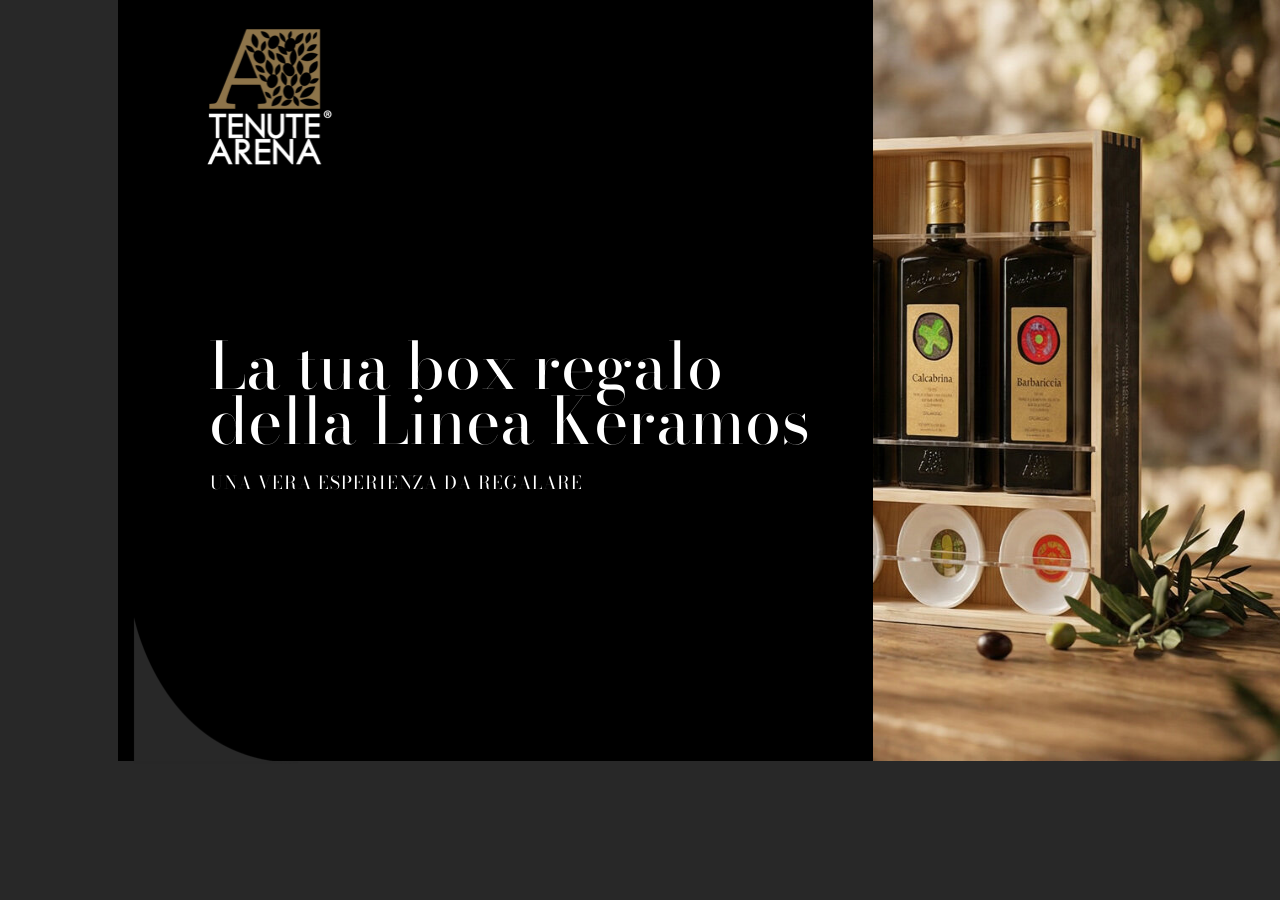
==== commit 71b484ca: "Rendi il clone 100% self-contained: immagini reali locali Recuperate tutte le immagini di contenuto " ====
--- a/box-regalo.html
+++ b/box-regalo.html
@@ -1 +1 @@
-<!doctype html><html lang="it"><head><title>Giftbox Olio Extravergine Bio Sigillo Keramos | Tenute Arena - Tenuta Arena</title><meta name="description" content="Scopri le giftbox Sigillo Keramos di Tenute Arena: cofanetti in legno con oli extravergine d’oliva monovarietali biologici e ciotoline in ceramica. Un’idea regalo elegante e gourmet, perfetta per appassionati e intenditori." /><meta charset="utf-8" /><link rel="preconnect" href="https://globaluserfiles.com"><meta property="og:title" content="Giftbox Olio Extravergine Bio Sigillo Keramos | Tenute Arena" /><meta property="og:description" content="Scopri le giftbox Sigillo Keramos di Tenute Arena: cofanetti in legno con oli extravergine d’oliva monovarietali biologici e ciotoline in ceramica. Un’idea regalo elegante e gourmet, perfetta per appassionati e intenditori." /><meta name="fragment" content="!" /><meta property="og:site_name" content="Tenuta Arena"><meta property="og:url" content="https://www.tenutaarena.com/it/box-regalo-natale-2025" /><meta property="og:image" content="https://tenutaarena.com/ogfile/box-regalo-natale-2025_it.jpg" /><meta name="twitter:title" content="Giftbox Olio Extravergine Bio Sigillo Keramos | Tenute Arena" /><meta name="twitter:description" content="Scopri le giftbox Sigillo Keramos di Tenute Arena: cofanetti in legno con oli extravergine d’oliva monovarietali biologici e ciotoline in ceramica. Un’idea regalo elegante e gourmet, perfetta per appassionati e intenditori." /><meta name="twitter:image" content="https://tenutaarena.com/ogfile/box-regalo-natale-2025_it.jpg" /><meta name="robots" content="all" /><meta name="revisit-after" content="10 days" /><meta name="viewport" content="width=1024" /> <style>.style_000000001{font-size:14px;font-family:Roboto; color:rgb(119,119,119);} .style_000000002{ font-size:16px; font-family:Roboto; color:rgb(255,255,255);} .style_000000003{ font-size:48px; font-family:Roboto; color:rgb(255,255,255);} .style_000000004{ font-size:16px; font-family:Roboto; color:rgb(33,33,33);} .style_000000006{ font-size:48px; font-family:Roboto; color:rgb(0,0,0);} .style_000000007{ font-size:14px; font-family:Roboto; color:rgb(255,255,255);} .style_000000005{ font-size:22px; font-family:Roboto; color:rgb(33,33,33);}</style><style>a, a:link, a:active, a:visited{ color: #0073b6; text-decoration:underline; } a:hover{ color: #0073b6; text-decoration:underline;}</style><link id="fontstyle" href="fontstyle.css" rel="stylesheet" /><link href="https://fonts.googleapis.com/css?family=Open+Sans:n,b,i,bi%7CRoboto:n,b,i,bi&display=swap" rel="stylesheet" /><style>@font-face {font-display: swap; font-family: c-bodonimoda_72pt-regular; src: url('font/c-bodonimoda_72pt-regular.woff');}@font-face {font-display: swap; font-family: c-texgyreheros-regular; src: url('font/c-texgyreheros-regular.woff');}@font-face {font-display: swap; font-family: c-bodonimoda_48pt-semibold; src: url('font/c-bodonimoda_48pt-semibold.woff');}@font-face {font-display: swap; font-family: c-texgyre-bold; src: url('font/c-texgyre-bold.woff');}@font-face {font-display: swap; font-family: c-bodonimoda_72pt-bold; src: url('font/c-bodonimoda_72pt-bold.woff');}@font-face {font-display: swap; font-family: c-bodonimoda_48pt-regular; src: url('font/c-bodonimoda_48pt-regular.woff');}@font-face {font-display: swap; font-family: c-roboto-light; src: url('font/c-roboto-light.woff');}@font-face {font-display: swap; font-family: c-bentonsansmedium; src: url('font/c-bentonsansmedium.woff');}@font-face {font-display: swap; font-family: c-bentonsanslight; src: url('font/c-bentonsanslight.woff');}</style><link href="img/favicon.png" rel="icon" type="image/x-icon" /><link rel="canonical" href="https://www.tenutaarena.com/it/box-regalo-natale-2025"/><style>html {-webkit-text-size-adjust: 100%;}* {margin: 0;}#mc5 h1,#mc5 h2,#mc5 h3,#mc5 h4,#mc5 h5,#mc5 h6 {font-weight: 400;}body,#website {font-size: 16px;overflow-x: hidden;overflow-y: hidden;overflow-y:auto;background: #282828;margin: 0;font-family: 'Open Sans', sans-serif;position: absolute;top: 0px;left: 0px;width: 100%;height: 100%;-webkit-overflow-scrolling: touch;}div,span {max-height: 100000px;}.testoc {line-height: 1.2;vertical-align: top;}.testoc span>span>a,.testoc span>font>span>a {display: inline-block}body.flazioNoScroll {overflow: hidden !important;}body *::-webkit-scrollbar {width: 8px;}body *::-webkit-scrollbar-thumb {border-radius: 15px;background: rgba(153, 156, 161, 0.8);}body *::-webkit-scrollbar-track {border-radius: 5px;border: 1px solid rgba(255, 255, 255, 0.1);background: rgba(0, 0, 0, 0.1);}.yscrollbar {position: absolute;top: 0;right: 0;width: 10px;background: red;z-index: 30000;-webkit-border-radius: 15px;-moz-border-radius: 15px;border-radius: 15px;/* Background */background: rgba(0, 0, 0, 0.2);/* Border bottom light */border-bottom: 1px solid rgba(255, 255, 255, 0.1);/* Inner top shadow */-moz-box-shadow: inset 0 3px 5px rgba(0, 0, 0, 0.1);-webkit-box-shadow: inset 0 3px 5px rgba(0, 0, 0, 0.1);box-shadow: inset 0 3px 5px rgba(0, 0, 0, 0.1);}.yscroller {background: #bbd;position: relative;top: 0;left: 0;width: 100%;height: 70px;cursor: pointer;}.yscroller:hover {background: #bbd;position: relative;top: 0;left: 0;cursor: pointer;-webkit-border-radius: 15px;-moz-border-radius: 15px;border-radius: 15px;}.yscroller:active {background: #003399;position: relative;top: 0;left: 0;width: 100%;height: 70px;cursor: pointer;}body.overflow_recaptha {height: auto !important;overflow: scroll !important;}div#mc5.popup:after {content: "";position: fixed;display: block;background: rgba(0, 0, 0, 0.6);width: 100%;height: 100%;top: 0px;left: 0px;z-index: 2000;}</style>   <script type="application/ld+json">{"@context": "http://schema.org","@type": "WebSite","name": "Tenuta Arena","url": "https://tenutaarena.com"}</script><script>window["onlyChat"]=false;</script><script>window["enableSocial"]=false;</script><style></style><link rel="preload" as="script" href="https://ajax.googleapis.com/ajax/libs/jquery/3.5.1/jquery.min.js"><link rel="preload" as="script" href="https://code.jquery.com/ui/1.14.2/jquery-ui.min.js"></head><body> <div id="website"> <link rel="stylesheet" href="customstyle.css"><div id="aCC5" style="position:absolute; z-index:100; left: 50%; top: 0;"><div id="mc5" style="position:absolute; z-index:150; left: -500px; top: 0px;"><div data-type="element" style="z-index:1;position:absolute; top:-95px;right:937.5px;width:996px;height:135px"><div class="rettangolo" style="opacity:1;display:block; border-radius:20px;border-width:0px;border-color: #cccccc; background-color:#8a704a; width:100%; height:100%;"></div></div><div data-type="element" style="z-index:2;position:absolute; top:-88.002838134766px;left:0px;width:100vw;height:849px"><img style="position:absolute; width:100vw;height:849px" src="https://globaluserfiles.com/media/137771_80b602935737ec9ad11e4aebe6f3d1509abffa0c.jpeg/v1/w_0,h_849/freepik__img1-create-a-cinematic-169-hero-image-for-a-produ__98078.jpeg" alt="freepik__img1-create-a-cinematic-169-hero-image-for-a-produ__98078.jpeg" title="freepik__img1-create-a-cinematic-169-hero-image-for-a-produ__98078.jpeg" ></div><div data-type="element" style="z-index:3;position:absolute; top:-10.005680084229px;left:-22px;width:755px;height:771px"><div class="rettangolo" style="opacity:1;display:block; border-width:0px;border-color: #cccccc; background-color:#000000; width:100%; height:100%;"></div></div><div data-type="element" style="z-index:4;position:absolute; top:-2px;right:203.5px;width:8px;height:41px"></div><div data-type="element" style="z-index:5;position:absolute; top:-1px;right:216.5px;width:220px;height:40px"><div class="show-menu"> </div><ul style="font-size: 12px;font-family: c-bentonsansmedium;" class="nav menu"><li style="line-height:40px;"><a style="color: #ffffff;" title="AREA PRIVATA" href="#" data-disabled="shop" >AREA PRIVATA</a></li></ul></div><div data-type="footer" style="z-index:6;position:absolute; top:4822px;left:0px;width:100vw;height:485px"><div class="rettangolo" style="opacity:1;display:block; border-radius:0px;border-width:1px;border-color: #cccccc; background-color:#000000; width:100%; height:100%;"></div></div><div data-type="footer" style="z-index:7;position:absolute; top:4822px;left:0px;width:100vw;height:485px"><div class="rettangolo" style="opacity:1;display:block; border-radius:0px;border-width:1px;border-color: #cccccc; background-color:#000000; width:100%; height:100%;"></div></div><div data-type="footer" style="z-index:990;position:absolute; top:4822px;left:px;width:173px;height:31px"><p style="line-height:1.4; letter-spacing: 4px;"><span class="style_1652258455866">​CONTATTI</span></p></div><div data-type="element" style="z-index:989;position:absolute; top:9px;right:905.5px;width:767px;height:48px"><p style="letter-spacing:1px;"><span class="style_1659519237662" style="letter-spacing:0px;">Spedizione gratuita per ordini superiori a € 70</span></p></div><div data-type="element" style="z-index:12;position:absolute; top:14px;left:59.5px;width:139px;height:165px"><a class="internal" href="index.html"><img style="width:139px;height:165px" src="https://globaluserfiles.com/media/137771_55db5ca8362165b65a4e0b39f8713d5698139cdb.png/v1/w_0,h_165/logo_tenutearena_white.png" alt="logo_tenutearena_white" title="logo_tenutearena_white" ></a></div><div data-type="element" style="z-index:14;position:absolute; top:53px;right:1176.5px;width:1013px;height:85px"><div class="show-menu"> </div><ul style="font-size: 12px;font-family: c-bentonsansmedium;display: flex;" class="nav menu"><li style="line-height:85px;margin-right: 12px;padding-right: 0px;"><a style="color: #ffffff;" title="HOME" href="index.html" ><div>HOME</div></a></li><li style="line-height:85px;margin-right: 12px;padding-right: 0px;"><a style="color: #ffffff;" title="PROMOZIONI" href="#" data-disabled="shop" >PROMOZIONI</a></li><li style="line-height:85px;margin-right: 12px;padding-right: 0px;"><a style="color: #ffffff;" title="TENUTE ARENA" href="tenute-arena.html" >TENUTE ARENA</a></li><li style="line-height:85px;margin-right: 12px;padding-right: 0px;"><a style="color: #ffffff;" title="LINEE OLIO" href="linee-olio.html" >LINEE OLIO</a><ul><li style="line-height:85px;margin-right: 12px;padding-right: 0px;"><a style="color: #ffffff;" title="Linea Sigillo" href="linea-sigillo.html" >Linea Sigillo</a></li><li style="line-height:85px;margin-right: 12px;padding-right: 0px;"><a style="color: #ffffff;" title="Linea Olio d'eccellenza" href="linea-gdo.html" >Linea Olio d'eccellenza</a></li><li style="line-height:85px;margin-right: 12px;padding-right: 0px;"><a style="color: #ffffff;" title="Linea Alta Ristorazione" href="linea-horeca.html" >Linea Alta Ristorazione</a></li><li style="line-height:85px;margin-right: 12px;padding-right: 0px;"><a style="color: #ffffff;" title="Linea Oli Aromatizzati" href="oli-aromatizzati.html" >Linea Oli Aromatizzati</a></li></ul></li><li style="line-height:85px;margin-right: 12px;padding-right: 0px;"><a style="color: #ffffff;" title="SHOP" href="#" data-disabled="shop" >SHOP</a></li><li style="line-height:85px;margin-right: 12px;padding-right: 0px;"><a style="color: #ffffff;" title="CONTATTI" href="contatti.html" >CONTATTI</a></li></ul></div><div data-type="element" style="z-index:15;position:absolute; top:57px;right:149.5px;width:120px;height:62px"></div><div data-type="element" style="z-index:16;position:absolute; top:70px;right:370.5px;width:215px;height:49px"><div class="show-menu"> </div><ul style="font-size: 12px;font-family: c-texgyre-bold;" class="nav menu"><li style="line-height:49px;"><a style="color: #ffffff;" title="GIFT BOX" href="box-regalo.html" >GIFT BOX</a></li></ul></div><div data-type="footer" style="z-index:17;position:absolute; top:4920px;left:59.5px;width:136px;height:93px"><a class="internal" href="index.html"><img style="width:136px;height:93px" src="https://globaluserfiles.com/media/137771_55db5ca8362165b65a4e0b39f8713d5698139cdb.png/v1/w_136,h_0/logo_tenutearena_white.png" alt="logo_tenutearena_white" title="logo_tenutearena_white" ></a></div><div data-type="footer" style="z-index:18;position:absolute; top:4920px;left:-200px;width:136px;height:93px"><a class="internal" href="index.html"><img style="width:136px;height:93px" src="https://globaluserfiles.com/media/137771_55db5ca8362165b65a4e0b39f8713d5698139cdb.png/v1/w_136,h_0/logo_tenutearena_white.png" alt="logo_tenutearena_white" title="logo_tenutearena_white" ></a></div><div data-type="footer" style="z-index:981;position:absolute; top:4958px;right:194px;width:173px;height:31px"><p style="line-height:1.4; letter-spacing: 4px;"><span class="style_1652258455866">​CONTATTI</span></p></div><div data-type="element" style="z-index:20;position:absolute; top:138px;right:936.5px;width:1031px;height:1px"><div class="rettangolo" style="opacity:0.54;display:block; border-radius:0px;border-width:0px;border-color: #cccccc; background-color:#8a704a; width:100%; height:100%;"></div></div><div data-type="footer" style="z-index:979;position:absolute; top:4962px;right:600.5px;width:290px;height:48px"><p style="line-height:1.4; letter-spacing: 4px;"><span class="style_1659538210818">SHOP ONLINE</span></p></div><div data-type="footer" style="z-index:978;position:absolute; top:4962px;right:600.5px;width:290px;height:48px"><p style="line-height:1.4; letter-spacing: 4px;"><span class="style_1659538210818">SHOP ONLINE</span></p></div><div data-type="footer" style="z-index:977;position:absolute; top:4962px;right:238.5px;width:290px;height:48px"><p style="line-height:1.4; letter-spacing: 4px;"><span class="style_1659538210818">INFORMAZIONI</span></p></div><div data-type="footer" style="z-index:24;position:absolute; top:4988px;right:767.5px;width:196px;height:162px"><div class="show-menu"> </div><ul style="font-size: 10px;font-family: c-bentonsansmedium;" class="nav menu"><li style="margin-right: 8px;padding-right: 3.5px;"><a style="color: #ffffff;" title="HOME" href="index.html" ><div>HOME</div></a></li><li style="margin-right: 8px;padding-right: 3.5px;"><a style="color: #ffffff;" title="TENUTE ARENA" href="tenute-arena.html" >TENUTE ARENA</a></li><li style="margin-right: 8px;padding-right: 3.5px;"><a style="color: #ffffff;" title="SHOP ONLINE" href="#" data-disabled="shop" >SHOP ONLINE</a></li><li style="margin-right: 8px;padding-right: 3.5px;"><a style="color: #ffffff;" title="INFO &amp; CONTATTI" href="contatti.html" >INFO &amp; CONTATTI</a></li></ul></div><div data-type="footer" style="z-index:25;position:absolute; top:4988px;right:767.5px;width:196px;height:162px"><div class="show-menu"> </div><ul style="font-size: 10px;font-family: c-bentonsansmedium;" class="nav menu"><li style="margin-right: 8px;padding-right: 3.5px;"><a style="color: #ffffff;" title="HOME" href="index.html" ><div>HOME</div></a></li><li style="margin-right: 8px;padding-right: 3.5px;"><a style="color: #ffffff;" title="TENUTE ARENA" href="tenute-arena.html" >TENUTE ARENA</a></li><li style="margin-right: 8px;padding-right: 3.5px;"><a style="color: #ffffff;" title="SHOP ONLINE" href="#" data-disabled="shop" >SHOP ONLINE</a></li><li style="margin-right: 8px;padding-right: 3.5px;"><a style="color: #ffffff;" title="INFO &amp; CONTATTI" href="contatti.html" >INFO &amp; CONTATTI</a></li></ul></div><div data-type="footer" style="z-index:26;position:absolute; top:5005px;right:608.5px;width:169px;height:130px"><div class="show-menu"> </div><ul style="font-size: 10px;font-family: c-bentonsansmedium;" class="nav menu"><li style="margin-right: 8px;padding-right: 3.5px;"><a style="color: #ffffff;" title="LINEA SIGILLO" href="linea-sigillo.html" ><div>LINEA SIGILLO</div></a></li><li style="margin-right: 8px;padding-right: 3.5px;"><a style="color: #ffffff;" title="LINEA OLIO D'ECCELLENZA" href="linea-gdo.html" >LINEA OLIO D'ECCELLENZA</a></li><li style="margin-right: 8px;padding-right: 3.5px;"><a style="color: #ffffff;" title="LINEA ALTA RISTORAZIONE" href="linea-horeca.html" >LINEA ALTA RISTORAZIONE</a></li><li style="margin-right: 8px;padding-right: 3.5px;"><a style="color: #ffffff;" title="LINEA OLI AROMATIZZATI" href="#" data-disabled="shop" ><div>LINEA OLI AROMATIZZATI</div></a></li></ul></div><div data-type="footer" style="z-index:27;position:absolute; top:5005px;right:428.5px;width:169px;height:130px"><div class="show-menu"> </div><ul style="font-size: 10px;font-family: c-bentonsansmedium;" class="nav menu"><li style="margin-right: 8px;padding-right: 3.5px;"><a style="color: #ffffff;" title="CERTIFICAZIONI" href="certificazioni.html" >CERTIFICAZIONI</a></li><li style="margin-right: 8px;padding-right: 3.5px;"><a style="color: #ffffff;" title="CONDIZIONI E RESI" href="condizioni-vendita.html" ><div>CONDIZIONI E RESI</div></a></li><li style="margin-right: 8px;padding-right: 3.5px;"><a style="color: #ffffff;" title="PRIVACY POLICY" href="privacy-policy.html" ><div>PRIVACY POLICY</div></a></li><li style="margin-right: 8px;padding-right: 3.5px;"><a style="color: #ffffff;" title="COOKIE POLICY" href="cookie-policy.html" >COOKIE POLICY</a></li></ul></div><div data-type="footer" style="z-index:28;position:absolute; top:5005px;right:428.5px;width:169px;height:130px"><div class="show-menu"> </div><ul style="font-size: 10px;font-family: c-bentonsansmedium;" class="nav menu"><li style="margin-right: 8px;padding-right: 3.5px;"><a style="color: #ffffff;" title="CERTIFICAZIONI" href="certificazioni.html" >CERTIFICAZIONI</a></li><li style="margin-right: 8px;padding-right: 3.5px;"><a style="color: #ffffff;" title="CONDIZIONI E RESI" href="condizioni-vendita.html" ><div>CONDIZIONI E RESI</div></a></li><li style="margin-right: 8px;padding-right: 3.5px;"><a style="color: #ffffff;" title="PRIVACY POLICY" href="privacy-policy.html" ><div>PRIVACY POLICY</div></a></li><li style="margin-right: 8px;padding-right: 3.5px;"><a style="color: #ffffff;" title="COOKIE POLICY" href="cookie-policy.html" >COOKIE POLICY</a></li></ul></div><div data-type="footer" style="z-index:29;position:absolute; top:5005px;right:608.5px;width:169px;height:130px"><div class="show-menu"> </div><ul style="font-size: 10px;font-family: c-bentonsansmedium;" class="nav menu"><li style="margin-right: 8px;padding-right: 3.5px;"><a style="color: #ffffff;" title="LINEA SIGILLO" href="linea-sigillo.html" ><div>LINEA SIGILLO</div></a></li><li style="margin-right: 8px;padding-right: 3.5px;"><a style="color: #ffffff;" title="LINEA OLIO D'ECCELLENZA" href="linea-gdo.html" >LINEA OLIO D'ECCELLENZA</a></li><li style="margin-right: 8px;padding-right: 3.5px;"><a style="color: #ffffff;" title="LINEA ALTA RISTORAZIONE" href="linea-horeca.html" >LINEA ALTA RISTORAZIONE</a></li><li style="margin-right: 8px;padding-right: 3.5px;"><a style="color: #ffffff;" title="LINEA OLI AROMATIZZATI" href="#" data-disabled="shop" ><div>LINEA OLI AROMATIZZATI</div></a></li></ul></div><div data-type="footer" style="z-index:970;position:absolute; top:5013px;right:240.5px;width:199px;height:181px"><p style="line-height:1.3;"><span class="style_1684416608026" style="line-height:1.3;">Tenuta Arena S.S.Agricola</span><span class="style_1684416173769" style="line-height:1.3;"> Sp4 km 13,5 94015 Piazza Armerina</span></p><p style="line-height:1.3;">&nbsp;</p><p style="line-height:1.3;"><span class="style_1684416173769" style="line-height:1.3;">0935 959638&nbsp;</span></p><p style="line-height:1.3;"><span class="style_1684416173769" style="line-height:1.3;">0935 1976468&nbsp;</span></p><p style="line-height:1.3;"><span class="style_1684416173769" style="line-height:1.3;">info@tenutaarena.com</span></p></div><div data-type="footer" style="z-index:969;position:absolute; top:5013px;left:1019px;width:199px;height:181px"><p style="line-height:1.3;"><span class="style_1684416608026" style="line-height:1.3;">Tenuta Arena S.S.Agricola</span><span class="style_1684416173769" style="line-height:1.3;"> Sp4 km 13,5 94015 Piazza Armerina</span></p><p style="line-height:1.3;">&nbsp;</p><p style="line-height:1.3;"><span class="style_1684416173769" style="line-height:1.3;">0935 959638&nbsp;</span></p><p style="line-height:1.3;"><span class="style_1684416173769" style="line-height:1.3;">0935 1976468&nbsp;</span></p><p style="line-height:1.3;"><span class="style_1684416173769" style="line-height:1.3;">info@tenutaarena.com</span></p></div><div data-type="footer" style="z-index:968;position:absolute; top:5039px;left:68.5px;width:414px;height:155px"><p><span style="color:rgb(255,255,255);font-family:c-texgyreheros-regular;font-size:12px;"><span class="style_1684416271465" style="background-color:rgba(0, 0, 0, 0);">Tenuta Arena è l’espressione della sensibilità e dell’entusiasmo di una nuova generazione che continua la tradizione di famiglia iniziata nel 1966, da sempre distinta per la passione nella coltivazione dell’ulivo e l’amore per i sapori di una volta, e che ogni anno in autunno rinnova la magia dell’olio.</span></span></p></div><div data-type="footer" style="z-index:967;position:absolute; top:5039px;left:-191px;width:414px;height:155px"><p><span style="color:rgb(255,255,255);font-family:c-texgyreheros-regular;font-size:12px;"><span class="style_1684416271465" style="background-color:rgba(0, 0, 0, 0);">Tenuta Arena è l’espressione della sensibilità e dell’entusiasmo di una nuova generazione che continua la tradizione di famiglia iniziata nel 1966, da sempre distinta per la passione nella coltivazione dell’ulivo e l’amore per i sapori di una volta, e che ogni anno in autunno rinnova la magia dell’olio.</span></span></p></div><div data-type="element" style="z-index:966;position:absolute; top:340px;left:69px;width:658px;height:271px"><h2><span class="style_1697106031909" style="line-height:0.8;text-shadow:rgba(0, 0, 0, 0.4) 0px 4px 5px;">La tua box regalo della Linea Keramos</span></h2></div><div data-type="footer" style="z-index:36;position:absolute; top:5181px;left:0px;width:100vw;height:1px"><div class="rettangolo" style="opacity:0.54;display:block; border-radius:0px;border-width:0px;border-color: #cccccc; background-color:#8a704a; width:100%; height:100%;"></div></div><div data-type="footer" style="z-index:37;position:absolute; top:5226px;right:209.5px;width:170px;height:50px"><br><span itemscope itemtype="http://schema.org/Organization"><link itemprop="url" href="https://www.tenutaarena.com"><a itemprop="sameAs" href="https://it-it.facebook.com/tenutaarena/">facebook</a><br><a itemprop="sameAs" href="https://www.instagram.com/tenutearena/?igshid=YmMyMTA2M2Y%3D">instagram</a><br></span></div><div data-type="footer" style="z-index:38;position:absolute; top:5226px;left:1050px;width:170px;height:50px"><br><span itemscope itemtype="http://schema.org/Organization"><link itemprop="url" href="https://www.tenutaarena.com"><a itemprop="sameAs" href="https://it-it.facebook.com/tenutaarena/">facebook</a><br><a itemprop="sameAs" href="https://www.instagram.com/tenutearena/?igshid=YmMyMTA2M2Y%3D">instagram</a><br></span></div><div data-type="footer" style="z-index:39;position:absolute; top:5227px;left:60.5px;width:111px;height:29px"><img style="position:absolute; width:111px;height:29px" src="https://globaluserfiles.com/media/100248_cb32038f561181eeeaa05f7c6e74393cf0e44df7.png/v1/w_111,h_0/mastercardhrzrev300px2x.png" alt="mastercardhrzrev300px2x" title="mastercardhrzrev300px2x" ></div><div data-type="footer" style="z-index:40;position:absolute; top:5227px;left:-199px;width:111px;height:29px"><img style="position:absolute; width:111px;height:29px" src="https://globaluserfiles.com/media/100248_cb32038f561181eeeaa05f7c6e74393cf0e44df7.png/v1/w_111,h_0/mastercardhrzrev300px2x.png" alt="mastercardhrzrev300px2x" title="mastercardhrzrev300px2x" ></div><div data-type="footer" style="z-index:959;position:absolute; top:5228px;right:714.5px;width:548px;height:67px"><p style="line-height:1.4;text-align:left;"><span class="style_1684416271465">www.tenutaarena.com&nbsp;@ All Right Reserved 2026 | Sito web realizzato da </span><a href="#" data-disabled="builder"><span class="style_1684416271465">Flazio Experience&nbsp;</span></a><br><span class="style_1659522421648">​</span></p></div><div data-type="footer" style="z-index:958;position:absolute; top:5228px;left:545px;width:548px;height:67px"><p style="line-height:1.4;text-align:left;"><span class="style_1684416271465">www.tenutaarena.com&nbsp;@ All Right Reserved 2026 | Sito web realizzato da </span><a href="#" data-disabled="builder"><span class="style_1684416271465">Flazio Experience&nbsp;</span></a><br><span class="style_1659522421648">​</span></p></div><div data-type="footer" style="z-index:43;position:absolute; top:5229px;left:176.5px;width:55px;height:17px"><img style="position:absolute; width:55px;height:17px" src="https://globaluserfiles.com/media/100248_8c1a6e47fcfb65e9dc997bbbefd5592350336b3e.png/v1/w_55,h_0/nexy.png" alt="nexy" title="nexy" ></div><div data-type="footer" style="z-index:44;position:absolute; top:5229px;left:244.5px;width:70px;height:17px"><img style="position:absolute; width:70px;height:17px" src="https://globaluserfiles.com/media/100248_27e7809f6004b2efdb9360ae7c5080ad13904efd.png/v1/w_70,h_0/ppcom-white1.png" alt="ppcom-white1" title="ppcom-white1" ></div><div data-type="footer" style="z-index:45;position:absolute; top:5229px;left:-15px;width:70px;height:17px"><img style="position:absolute; width:70px;height:17px" src="https://globaluserfiles.com/media/100248_27e7809f6004b2efdb9360ae7c5080ad13904efd.png/v1/w_70,h_0/ppcom-white1.png" alt="ppcom-white1" title="ppcom-white1" ></div><div data-type="footer" style="z-index:46;position:absolute; top:5229px;left:-83px;width:55px;height:17px"><img style="position:absolute; width:55px;height:17px" src="https://globaluserfiles.com/media/100248_8c1a6e47fcfb65e9dc997bbbefd5592350336b3e.png/v1/w_55,h_0/nexy.png" alt="nexy" title="nexy" ></div><div data-type="element" style="z-index:953;position:absolute; top:469px;left:70px;width:613px;height:48px"><p style="letter-spacing:1px;"><span class="style_1659519474307">UNA VERA ESPERIENZA DA REGALARE</span></p></div><div data-type="footer" style="z-index:951;position:absolute; top:5335px;left:67.5px;width:481px;height:47px"><p style="line-height:1.4;text-align:left;"><span class="style_1684416271465">Consegna in 24/48 ore IN TUTTA ITALIA - Spedizione gratuita per ordini superiori a € 70.</span></p></div><div data-type="footer" style="z-index:948;position:absolute; top:5335px;left:-192px;width:481px;height:47px"><p style="line-height:1.4;text-align:left;"><span class="style_1684416271465">Consegna in 24/48 ore IN TUTTA ITALIA - Spedizione gratuita per ordini superiori a € 70.</span></p></div><div data-type="element" style="z-index:55;position:absolute; top:607.00140380859px;left:-14.998580932617px;width:184px;height:168px"><img style="position:absolute; width:184px;height:168px" src="https://globaluserfiles.com/media/137771_f0664c6f7faae8a562cbd809239a2d0a2eec159d.png/v1/w_184,h_0/0.png" alt="vezzo grafico" title="vezzo grafico" ></div><div data-type="element" style="z-index:944;position:absolute; top:885px;left:130px;width:795px;height:493px"><h1 style="text-align:center;"><span class="style_1659522759136" style="text-shadow:rgba(0, 0, 0, 0.4) 0px 4px 5px;">Cofanetti realizzati in legno e con dettagli esclusivi</span></h1></div><div data-type="element" style="z-index:943;position:absolute; top:1023px;left:125px;width:807px;height:134px"><p style="text-align:center;"><span class="style_1684425213724" style="line-height:1.7em;">Custodiscono le nostre pregiate bottiglie di oli monovarietali insieme a delle ciotoline personalizzate in ceramica. Una proposta raffinata e contemporanea, ideale per chi desidera regalare qualità e stile.</span><br><span class="style_1684425213724" style="line-height:1.7em;">&nbsp;</span></p></div><div data-type="element" style="z-index:58;position:absolute; top:1211.0014038086px;left:0px;width:100vw;height:20px"></div><div data-type="element" style="z-index:59;position:absolute; top:1223px;left:-530px;width:1026px;height:808px"><img style="position:absolute; width:1026px;height:808px" src="https://globaluserfiles.com/media/137771_883b34b0994106b91042a2891160b684fba9faca.png/v1/w_1026,h_0/freepik__create-a-cinematic-169-hero-image-for-a-product-de__98079.png" alt="freepik__create-a-cinematic-169-hero-image-for-a-product-de__98079" title="freepik__create-a-cinematic-169-hero-image-for-a-product-de__98079" ></div><div data-type="element" style="z-index:940;position:absolute; top:1338px;left:599px;width:342px;height:83px"><p><span class="style_1763739931470" style="text-shadow:none;">GIFT BOX</span></p></div><div data-type="element" style="z-index:939;position:absolute; top:1384px;left:594px;width:545px;height:415px"><h1><span class="style_1697106031909" style="text-shadow:none;">Calcabrina</span></h1></div><div data-type="element" style="z-index:938;position:absolute; top:1476px;left:592px;width:453px;height:237px"><p><span class="style_1684416204623" style="line-height:1.9;">Una confezione in legno dal design ricercato custodisce la bottiglia di Calcabrina monovarietale biologico di Biancolilla, accompagnata da una ciotolina esclusiva decorata con il simbolo dell'etichetta. Un'idea regalo elegante e contemporanea, perfetta per chi ama portare in tavola prodotti biologici di alta qualità. L'olio è piacevolmente fruttato con note di foglia e pomodoro verde: il compagno ideale per esaltare pesce e verdure con un tocco di raffinatezza.</span><br>&nbsp;</p></div><div data-type="element" style="z-index:63;position:absolute; top:1666px;left:595px;width:189px;height:54px"><div class="rettangolo" style="opacity:1;display:block; border-radius:0px;border-width:0px;border-color: #cccccc; background-color:#000000; width:100%; height:100%;"></div></div><div data-type="element" style="z-index:936;position:absolute; top:1680px;left:615px;width:286px;height:48px"><p><span class="style_1763739651793" style="line-height:1.9;"><strong>Seleziona la tipologia:</strong></span></p></div><div data-type="element" style="z-index:65;position:absolute; top:1709px;left:595px;width:905px;height:20px"></div><div data-type="element" style="z-index:66;position:absolute; top:1760px;left:815.99719238281px;width:225px;height:67px"><div class="show-menu"> </div><ul style="font-size: 12px;font-family: c-texgyre-bold;" class="nav menu"><li style="line-height:67px;"><a style="color: #ffffff;" title="CONFEZIONE 10 PZ" href="#" data-disabled="ext" >CONFEZIONE 10 PZ</a></li></ul></div><div data-type="element" style="z-index:67;position:absolute; top:1760px;left:591px;width:225px;height:67px"><div class="show-menu"> </div><ul style="font-size: 12px;font-family: c-texgyre-bold;" class="nav menu"><li style="line-height:67px;"><a style="color: #ffffff;" title="CONFEZIONE SINGOLA" href="#" data-disabled="ext" >CONFEZIONE SINGOLA</a></li></ul></div><div data-type="element" style="z-index:932;position:absolute; top:1842px;left:889px;width:169px;height:48px"><p><span class="style_1763739651793" style="line-height:1.9;">Risparmia 4€ a bottiglia!</span></p></div><div data-type="element" style="z-index:69;position:absolute; top:2021.9957275391px;left:0px;width:100vw;height:20px"></div><div data-type="element" style="z-index:70;position:absolute; top:2031px;left:495.99432373047px;width:1026px;height:808px"><img style="position:absolute; width:1026px;height:808px" src="https://globaluserfiles.com/media/137771_dbd463fd33118292530c4558cccc140b9d633c41.png/v1/w_1026,h_0/freepik__use-the-exact-uploaded-product-box-containing-the-__98080.png" alt="freepik__use-the-exact-uploaded-product-box-containing-the-__98080" title="freepik__use-the-exact-uploaded-product-box-containing-the-__98080" ></div><div data-type="element" style="z-index:929;position:absolute; top:2142.000020802px;left:70.5px;width:342px;height:83px"><p><span class="style_1763739931470" style="text-shadow:none;">GIFT BOX</span></p></div><div data-type="element" style="z-index:928;position:absolute; top:2203px;left:72.5px;width:639px;height:415px"><p><span class="style_1697106031909" style="line-height:0.8em;text-shadow:none;">Alichino, Calcabrina e Barbariccia</span></p></div><div data-type="element" style="z-index:927;position:absolute; top:2335px;left:70.5px;width:558px;height:237px"><p><span class="style_1684416204623" style="line-height:1.9;">Una box scenografica che riunisce l'intera collezione Sigillo Keramos: tre bottiglie iconiche e tre ciotoline coordinate, presentate in un elegante cofanetto in legno. Il regalo perfetto per chi desidera esplorare la varietà dei monovarietali biologici Tenute Arena, racchiusi in una proposta di grande impatto visivo e valore gourmet.</span><br>&nbsp;</p></div><div data-type="element" style="z-index:74;position:absolute; top:2500px;left:70.5px;width:189px;height:54px"><div class="rettangolo" style="opacity:1;display:block; border-radius:0px;border-width:0px;border-color: #cccccc; background-color:#000000; width:100%; height:100%;"></div></div><div data-type="element" style="z-index:925;position:absolute; top:2514px;left:92.5px;width:286px;height:48px"><p><span class="style_1763739651793" style="line-height:1.9;"><strong>Seleziona la tipologia:</strong></span></p></div><div data-type="element" style="z-index:76;position:absolute; top:2543px;left:70.5px;width:905px;height:20px"></div><div data-type="element" style="z-index:77;position:absolute; top:2594px;left:69.5px;width:225px;height:67px"><div class="show-menu"> </div><ul style="font-size: 12px;font-family: c-texgyre-bold;" class="nav menu"><li style="line-height:67px;"><a style="color: #ffffff;" title="TRIS SINGOLO" href="#" data-disabled="ext" >TRIS SINGOLO</a></li></ul></div><div data-type="element" style="z-index:78;position:absolute; top:2594px;left:294.5px;width:225px;height:67px"><div class="show-menu"> </div><ul style="font-size: 12px;font-family: c-texgyre-bold;" class="nav menu"><li style="line-height:67px;"><a style="color: #ffffff;" title="TRIS 5 PEZZI" href="#" data-disabled="ext" >TRIS 5 PEZZI</a></li></ul></div><div data-type="element" style="z-index:921;position:absolute; top:2676px;left:366.5px;width:169px;height:48px"><p><span class="style_1763739651793" style="line-height:1.9;">Risparmia 4€ a confezione!</span></p></div><div data-type="element" style="z-index:80;position:absolute; top:2711px;left:0px;width:100vw;height:128px"><div class="rettangolo" style="opacity:1;display:block; border-radius:0px;border-width:0px;border-color: #cccccc; background-color:#282828; width:100%; height:100%;"></div></div><div data-type="element" style="z-index:81;position:absolute; top:2790px;left:270px;width:450px;height:125px"><div class="rettangolo" style="opacity:1;display:block; border-radius:20px;border-width:0px;border-color: #cccccc; background-color:#ffffff; width:100%; height:100%;"></div></div><div data-type="element" style="z-index:82;position:absolute; top:2826.997253418px;left:0px;width:100vw;height:24px"></div><div data-type="element" style="z-index:83;position:absolute; top:2829px;left:0px;width:100vw;height:20px"></div><div data-type="element" style="z-index:916;position:absolute; top:2865.0042419434px;left:170.00567626953px;width:651px;height:83px"><p style="text-align:center;"><span class="style_1763740339730" style="text-shadow:none;">SCOPRI I PRODOTTI IN PROMOZIONE</span></p></div><div data-type="element" style="z-index:85;position:absolute; top:2959px;left:0px;width:100vw;height:641px"><style>.fds #new_ecommerce_list[data-reboot=true] a:not(.fds-dropdown-item){text-decoration:underline}.fds #new_ecommerce_list[data-reboot=true] .fds-h1,.fds #new_ecommerce_list[data-reboot=true] .fds-h2,.fds #new_ecommerce_list[data-reboot=true] .fds-h3,.fds #new_ecommerce_list[data-reboot=true] .fds-h4,.fds #new_ecommerce_list[data-reboot=true] .fds-h5,.fds #new_ecommerce_list[data-reboot=true] .fds-h6,.fds #new_ecommerce_list[data-reboot=true] h1,.fds #new_ecommerce_list[data-reboot=true] h2,.fds #new_ecommerce_list[data-reboot=true] h3,.fds #new_ecommerce_list[data-reboot=true] h4,.fds #new_ecommerce_list[data-reboot=true] h5,.fds #new_ecommerce_list[data-reboot=true] h6{font-weight:600}@font-face{font-family:"FlazioEcommerceIcon";src:url("https://www.flazio.com/componenti/scrittori/new_ecommerce_list/assets/fonts/FlazioEcommerceIcon.eot");src:url("https://www.flazio.com/componenti/scrittori/new_ecommerce_list/assets/fonts/FlazioEcommerceIcon.eot") format("embedded-opentype"),url("https://www.flazio.com/componenti/scrittori/new_ecommerce_list/assets/fonts/FlazioEcommerceIcon.woff2") format("woff2"),url("https://www.flazio.com/componenti/scrittori/new_ecommerce_list/assets/fonts/FlazioEcommerceIcon.woff") format("woff"),url("https://www.flazio.com/componenti/scrittori/new_ecommerce_list/assets/fonts/FlazioEcommerceIcon.ttf") format("truetype"),url("https://www.flazio.com/componenti/scrittori/new_ecommerce_list/assets/fonts/FlazioEcommerceIcon.svg") format("svg")}.fds .fds-new-ecommerce-list .fds-ec-icon{display:inline-block;font:normal normal normal 1rem/1.25 "FlazioEcommerceIcon";color:inherit;flex-shrink:0;-webkit-font-smoothing:antialiased;-moz-osx-font-smoothing:grayscale;vertical-align:top}.fds .fds-new-ecommerce-list .fds-ec-icon-sm{font-size:.8em}.fds .fds-new-ecommerce-list .fds-ec-icon-lg{font-size:1.2em}.fds .fds-new-ecommerce-list .fds-ec-icon-16{font-size:16px}.fds .fds-new-ecommerce-list .fds-ec-icon-32{font-size:32px}.fds .fds-new-ecommerce-list .fds-ec-icon-is-spinning{animation:fds-ec-icon-spin 1s infinite linear}@keyframes fds-ec-icon-spin{0%{transform:rotate(0deg)}100%{transform:rotate(360deg)}}.fds .fds-new-ecommerce-list .fds-ec-icon-rotate-90{transform:rotate(90deg)}.fds .fds-new-ecommerce-list .fds-ec-icon-rotate-180{transform:rotate(180deg)}.fds .fds-new-ecommerce-list .fds-ec-icon-rotate-270{transform:rotate(270deg)}.fds .fds-new-ecommerce-list .fds-ec-icon-flip-y{transform:scaleY(-1)}.fds .fds-new-ecommerce-list .fds-ec-icon-flip-x{transform:scaleX(-1)}.fds .fds-new-ecommerce-list .fds-ec-icon-bag-shopping::before{content:"\ea02"}.fds .fds-new-ecommerce-list .fds-ec-icon-bars-filter::before{content:"\ea03"}.fds .fds-row{container-type:inline-size}@container (max-width: calc(576px - 1px)){.fds .fds-row>*{flex:0 0 100% !important;max-width:100% !important}.fds .fds-flex-md-row{flex-direction:column !important}.fds .fds-text-lg-end{text-align:left !important}}@supports not (container-type: inline-size){@media(max-width: calc(576px - 1px)){.fds .fds-row>*{flex:0 0 100% !important;max-width:100% !important}}}.fds .fds-new-ecommerce-list .fds-languages-collapse,.fds.fds-modal-container .fds-languages-collapse{display:grid;grid-template-rows:0fr;overflow:hidden;transition:grid-template-rows .3s ease-in-out}.fds .fds-new-ecommerce-list .fds-languages-collapse.expanded,.fds.fds-modal-container .fds-languages-collapse.expanded{grid-template-rows:1fr}.fds .fds-new-ecommerce-list .fds-languages-collapse .fds-d-grid-languages,.fds.fds-modal-container .fds-languages-collapse .fds-d-grid-languages{min-height:calc(4*var(--fds-body-font-size)*var(--fds-body-line-height));grid-template-columns:1fr;gap:1.5rem}@media(min-width: 992px){.fds .fds-new-ecommerce-list .fds-languages-collapse .fds-d-grid-languages,.fds.fds-modal-container .fds-languages-collapse .fds-d-grid-languages{grid-template-columns:repeat(2, minmax(auto, 1fr));min-height:calc(4*var(--fds-body-font-size)*var(--fds-body-line-height))}}.fds .fds-new-ecommerce-list .fds-card.fds-card-ecommerce .fds-card-image-mosaic{position:absolute;inset:0;opacity:0;transition:opacity .3s ease-in-out;display:grid;grid-template-columns:2fr 1fr;grid-template-rows:1fr 1fr;gap:.5rem;width:100%;height:100%;overflow:hidden}.fds .fds-new-ecommerce-list .fds-card.fds-card-ecommerce .fds-card-image-mosaic .fds-card-mosaic-cell{width:100%;height:100%;overflow:hidden;border-radius:var(--fds-card-border-radius);min-height:0}.fds .fds-new-ecommerce-list .fds-card.fds-card-ecommerce .fds-card-image-mosaic .fds-card-img-mosaic-main,.fds .fds-new-ecommerce-list .fds-card.fds-card-ecommerce .fds-card-image-mosaic .fds-card-img-mosaic-2,.fds .fds-new-ecommerce-list .fds-card.fds-card-ecommerce .fds-card-image-mosaic .fds-card-img-mosaic-3{width:100%;height:100%;object-fit:var(--cmp-card-img-main-fit, cover);object-position:center;image-rendering:auto;transition:transform .3s ease-out;display:block}@media(hover: hover){.fds .fds-new-ecommerce-list .fds-card.fds-card-ecommerce:hover .fds-card-image-mosaic .fds-card-img-mosaic-main,.fds .fds-new-ecommerce-list .fds-card.fds-card-ecommerce:hover .fds-card-image-mosaic .fds-card-img-mosaic-2,.fds .fds-new-ecommerce-list .fds-card.fds-card-ecommerce:hover .fds-card-image-mosaic .fds-card-img-mosaic-3{transform:scale(1.05)}.fds .fds-new-ecommerce-list .fds-card.fds-card-ecommerce:hover .fds-card-image-single .fds-card-img-main{transform:scale(1.05)}}@media(min-width: 992px){.fds .fds-new-ecommerce-list .fds-card.fds-card-ecommerce[data-images-count="1"] .fds-card-image-mosaic{opacity:0 !important}.fds .fds-new-ecommerce-list .fds-card.fds-card-ecommerce[data-images-count="1"]:hover .fds-card-image-single{opacity:1 !important}.fds .fds-new-ecommerce-list .fds-card.fds-card-ecommerce[data-images-count="2"] .fds-card-image-mosaic{grid-template-columns:2fr 1fr;grid-template-rows:1fr}.fds .fds-new-ecommerce-list .fds-card.fds-card-ecommerce[data-images-count="2"] .fds-card-image-mosaic .fds-card-mosaic-cell:nth-child(1){grid-column:1;grid-row:1}.fds .fds-new-ecommerce-list .fds-card.fds-card-ecommerce[data-images-count="2"] .fds-card-image-mosaic .fds-card-mosaic-cell:nth-child(2){grid-column:2;grid-row:1}.fds .fds-new-ecommerce-list .fds-card.fds-card-ecommerce[data-images-count="3"] .fds-card-image-mosaic{grid-template-columns:2fr 1fr;grid-template-rows:1fr 1fr}.fds .fds-new-ecommerce-list .fds-card.fds-card-ecommerce[data-images-count="3"] .fds-card-image-mosaic .fds-card-mosaic-cell:nth-child(1){grid-column:1;grid-row:1/span 2}.fds .fds-new-ecommerce-list .fds-card.fds-card-ecommerce[data-images-count="3"] .fds-card-image-mosaic .fds-card-mosaic-cell:nth-child(2){grid-column:2;grid-row:1}.fds .fds-new-ecommerce-list .fds-card.fds-card-ecommerce[data-images-count="3"] .fds-card-image-mosaic .fds-card-mosaic-cell:nth-child(3){grid-column:2;grid-row:2}}@media(min-width: 992px){.fds .fds-new-ecommerce-list .fds-card.fds-card-ecommerce.fds-card-bordered[data-images-count="1"] .fds-card-image-mosaic .fds-card-mosaic-cell:only-child{border-radius:calc(var(--fds-card-border-radius) - 1px) calc(var(--fds-card-border-radius) - 1px) 0 0}.fds .fds-new-ecommerce-list .fds-card.fds-card-ecommerce.fds-card-bordered[data-images-count="2"] .fds-card-image-mosaic .fds-card-mosaic-cell:nth-child(1){border-radius:calc(var(--fds-card-border-radius) - 1px) 0 0 0}.fds .fds-new-ecommerce-list .fds-card.fds-card-ecommerce.fds-card-bordered[data-images-count="2"] .fds-card-image-mosaic .fds-card-mosaic-cell:nth-child(2){border-radius:0 calc(var(--fds-card-border-radius) - 1px) 0 0}.fds .fds-new-ecommerce-list .fds-card.fds-card-ecommerce.fds-card-bordered[data-images-count="3"] .fds-card-image-mosaic .fds-card-mosaic-cell:nth-child(1){border-radius:calc(var(--fds-card-border-radius) - 1px) 0 0 0}.fds .fds-new-ecommerce-list .fds-card.fds-card-ecommerce.fds-card-bordered[data-images-count="3"] .fds-card-image-mosaic .fds-card-mosaic-cell:nth-child(2){border-radius:0 calc(var(--fds-card-border-radius) - 1px) 0 0}.fds .fds-new-ecommerce-list .fds-card.fds-card-ecommerce.fds-card-bordered[data-images-count="3"] .fds-card-image-mosaic .fds-card-mosaic-cell:nth-child(3){border-radius:0}}@media(min-width: 992px){.fds .fds-new-ecommerce-list .fds-card.fds-card-ecommerce.fds-card-horizontal[data-images-count="1"] .fds-card-image-mosaic .fds-card-mosaic-cell:only-child{border-radius:calc(var(--fds-card-border-radius) - 1px) 0 0 calc(var(--fds-card-border-radius) - 1px)}.fds .fds-new-ecommerce-list .fds-card.fds-card-ecommerce.fds-card-horizontal[data-images-count="2"] .fds-card-image-mosaic .fds-card-mosaic-cell:nth-child(1){border-radius:calc(var(--fds-card-border-radius) - 1px) 0 0 calc(var(--fds-card-border-radius) - 1px)}.fds .fds-new-ecommerce-list .fds-card.fds-card-ecommerce.fds-card-horizontal[data-images-count="2"] .fds-card-image-mosaic .fds-card-mosaic-cell:nth-child(2){border-radius:0}.fds .fds-new-ecommerce-list .fds-card.fds-card-ecommerce.fds-card-horizontal[data-images-count="3"] .fds-card-image-mosaic .fds-card-mosaic-cell:nth-child(1){border-radius:calc(var(--fds-card-border-radius) - 1px) 0 0 calc(var(--fds-card-border-radius) - 1px)}.fds .fds-new-ecommerce-list .fds-card.fds-card-ecommerce.fds-card-horizontal[data-images-count="3"] .fds-card-image-mosaic .fds-card-mosaic-cell:nth-child(2),.fds .fds-new-ecommerce-list .fds-card.fds-card-ecommerce.fds-card-horizontal[data-images-count="3"] .fds-card-image-mosaic .fds-card-mosaic-cell:nth-child(3){border-radius:0}}.fds .fds-new-ecommerce-list .fds-card.fds-card-ecommerce .fds-card-img-mosaic-2:not([src]),.fds .fds-new-ecommerce-list .fds-card.fds-card-ecommerce .fds-card-img-mosaic-2[src=""],.fds .fds-new-ecommerce-list .fds-card.fds-card-ecommerce .fds-card-img-mosaic-3:not([src]),.fds .fds-new-ecommerce-list .fds-card.fds-card-ecommerce .fds-card-img-mosaic-3[src=""]{display:none}@media(hover: hover){.fds .fds-new-ecommerce-list .fds-card.fds-card-ecommerce.fds-card-with-variants:has(.fds-card-footer-variants):hover .fds-card-image-container{border-bottom-left-radius:0;border-bottom-right-radius:0}}.fds .fds-new-ecommerce-list .fds-card.fds-card-ecommerce.fds-card-with-variants .fds-card-image-container .fds-card-image-grid{position:relative;z-index:0}.fds .fds-new-ecommerce-list .fds-card.fds-card-ecommerce.fds-card-with-variants .fds-card-image-container .fds-card-image-grid .fds-card-image-secondary{position:absolute;inset:0;opacity:0;transition:opacity .3s ease-in-out}.fds .fds-new-ecommerce-list .fds-card.fds-card-ecommerce.fds-card-with-variants .fds-card-image-container .fds-card-image-grid .fds-card-image-secondary .fds-card-mosaic-cell{width:100%;height:100%;overflow:hidden;border-radius:var(--fds-card-border-radius);min-height:0}.fds .fds-new-ecommerce-list .fds-card.fds-card-ecommerce.fds-card-with-variants .fds-card-image-container .fds-card-image-grid .fds-card-img-main,.fds .fds-new-ecommerce-list .fds-card.fds-card-ecommerce.fds-card-with-variants .fds-card-image-container .fds-card-image-grid .fds-card-img-secondary{transform:none !important;transition:opacity .2s ease;width:calc(100% - 1px);height:calc(100% - 1px);object-fit:cover;object-position:center;image-rendering:auto;transition:transform .3s ease-out}.fds .fds-new-ecommerce-list .fds-card.fds-card-ecommerce.fds-card-with-variants .fds-card-image-container .fds-card-image-grid .fds-card-img-main{z-index:0}.fds .fds-new-ecommerce-list .fds-card.fds-card-ecommerce.fds-card-with-variants .fds-card-image-container .fds-card-image-grid .fds-card-img-secondary{z-index:-1}.fds .fds-new-ecommerce-list .fds-card.fds-card-ecommerce.fds-card-with-variants .fds-card-image-container .fds-card-image-footer{padding:0;position:relative;overflow:hidden;display:flex;flex-direction:column}.fds .fds-new-ecommerce-list .fds-card.fds-card-ecommerce.fds-card-with-variants .fds-card-image-container .fds-card-image-footer .fds-card-footer-default{display:flex;padding:1rem;opacity:1;transition:opacity .3s ease-in-out;pointer-events:auto;order:1}.fds .fds-new-ecommerce-list .fds-card.fds-card-ecommerce.fds-card-with-variants .fds-card-image-container .fds-card-image-footer .fds-card-footer-variants{background:var(--cmp-fixed-bg);display:flex;flex-direction:column;gap:.5rem;padding:0;max-height:0;opacity:0;overflow:hidden;transition:max-height .3s cubic-bezier(0.4, 0, 0.2, 1),opacity .3s ease-in-out,padding .3s ease-in-out;pointer-events:none;order:2}.fds .fds-new-ecommerce-list .fds-card.fds-card-ecommerce.fds-card-with-variants .fds-card-image-container .fds-card-image-footer .fds-card-footer-variants:empty{display:none !important}@media(hover: hover){.fds .fds-new-ecommerce-list .fds-card.fds-card-ecommerce.fds-card-with-variants:has(.fds-card-image-secondary):hover .fds-card-image-grid .fds-card-img-main{z-index:-1}.fds .fds-new-ecommerce-list .fds-card.fds-card-ecommerce.fds-card-with-variants:has(.fds-card-image-secondary):hover .fds-card-image-grid .fds-card-img-secondary{z-index:1}.fds .fds-new-ecommerce-list .fds-card.fds-card-ecommerce.fds-card-with-variants:has(.fds-card-image-secondary):hover .fds-card-image-grid .fds-card-image-secondary{opacity:1}.fds .fds-new-ecommerce-list .fds-card.fds-card-ecommerce.fds-card-with-variants.fds-card-clickable:has(.fds-card-footer-variants:hover) .fds-card-image-grid .fds-card-img-main{z-index:0}.fds .fds-new-ecommerce-list .fds-card.fds-card-ecommerce.fds-card-with-variants.fds-card-clickable:has(.fds-card-footer-variants:hover) .fds-card-image-grid .fds-card-img-secondary{z-index:-1}.fds .fds-new-ecommerce-list .fds-card.fds-card-ecommerce.fds-card-with-variants.fds-card-clickable:has(.fds-card-footer-variants:hover) .fds-card-image-grid .fds-card-image-single{opacity:1}.fds .fds-new-ecommerce-list .fds-card.fds-card-ecommerce.fds-card-with-variants.fds-card-clickable:has(.fds-card-footer-variants:hover) .fds-card-image-grid .fds-card-image-secondary{opacity:0}.fds .fds-new-ecommerce-list .fds-card.fds-card-ecommerce.fds-card-with-variants:hover .fds-card-image-footer .fds-card-footer-variants{max-height:200px;opacity:1;pointer-events:auto}}.fds .fds-new-ecommerce-list .fds-card.fds-card-ecommerce.fds-card-with-variants .fds-card-variant-sizes{display:flex;flex-wrap:nowrap;justify-content:start;padding-top:.5rem;padding-bottom:.25rem}.fds .fds-new-ecommerce-list .fds-card.fds-card-ecommerce.fds-card-with-variants .fds-card-variant-sizes .fds-variant-size-badge{padding-right:1.25rem;font-size:.6875rem;font-weight:600;color:var(--cmp-text-body);line-height:1}.fds .fds-new-ecommerce-list .fds-card.fds-card-ecommerce.fds-card-with-variants .fds-card-variant-sizes .fds-variant-size-badge.fds-variant-size-badge-skeleton{display:inline-block;width:2rem;height:.6875rem;border-radius:.25rem;padding-right:0;margin-right:1.25rem;background:linear-gradient(90deg, #f0f0f0 25%, #e8e8e8 50%, #f0f0f0 75%);background-size:200% 100%;animation:fds-skeleton-shimmer 1.5s infinite;pointer-events:none}.fds .fds-new-ecommerce-list .fds-card.fds-card-ecommerce.fds-card-with-variants .fds-card-variant-thumbs{display:grid;grid-template-columns:repeat(5, 1fr);gap:.25rem;overflow:hidden;padding:.25rem 0}.fds .fds-new-ecommerce-list .fds-card.fds-card-ecommerce.fds-card-with-variants .fds-card-variant-thumbs::-webkit-scrollbar{display:none}.fds .fds-new-ecommerce-list .fds-card.fds-card-ecommerce.fds-card-with-variants .fds-card-variant-thumbs .fds-variant-thumb{aspect-ratio:3/4;border-radius:.375rem;overflow:hidden;cursor:pointer;border:2px solid hsla(0,0%,100%,.9);transition:all .2s ease;background:hsla(0,0%,100%,.95)}.fds .fds-new-ecommerce-list .fds-card.fds-card-ecommerce.fds-card-with-variants .fds-card-variant-thumbs .fds-variant-thumb:hover{border-color:var(--cmp-primary)}.fds .fds-new-ecommerce-list .fds-card.fds-card-ecommerce.fds-card-with-variants .fds-card-variant-thumbs .fds-variant-thumb .fds-variant-thumb-img{width:100%;height:100%;object-fit:cover;display:block}.fds .fds-new-ecommerce-list .fds-card.fds-card-ecommerce.fds-card-with-variants .fds-card-variant-thumbs .fds-variant-thumb.fds-variant-thumb-more{display:flex;align-items:center;justify-content:center;background:#f5f5f5;border-color:rgba(0,0,0,0)}.fds .fds-new-ecommerce-list .fds-card.fds-card-ecommerce.fds-card-with-variants .fds-card-variant-thumbs .fds-variant-thumb.fds-variant-thumb-more span{color:var(--cmp-heading-color);font-size:.75rem;font-weight:600}.fds .fds-new-ecommerce-list .fds-card.fds-card-ecommerce.fds-card-with-variants .fds-card-variant-thumbs .fds-variant-thumb.fds-variant-thumb-skeleton{background:linear-gradient(90deg, #f0f0f0 25%, #e8e8e8 50%, #f0f0f0 75%);background-size:200% 100%;animation:fds-skeleton-shimmer 1.5s infinite;cursor:default;border-color:rgba(0,0,0,0) !important;pointer-events:none}@keyframes fds-skeleton-shimmer{0%{background-position:200% 0}100%{background-position:-200% 0}}.fds .fds-new-ecommerce-list .fds-articles-list:has(.fds-card-horizontal){--fds-grid-columns: 1fr !important;justify-items:center}@media(min-width: 1600px){.fds .fds-new-ecommerce-list .fds-articles-list:has(.fds-card-horizontal){grid-template-columns:repeat(auto-fit, minmax(960px, 1fr));gap:2rem}}.fds .fds-new-ecommerce-list .fds-card.fds-card-ecommerce{--cmp-card-border-radius: var(--cmp-border-radius);--fds-card-bg: transparent;--fds-card-border-radius: var(--cmp-card-border-radius);--fds-border-color-translucent: transparent;transition:none}.fds .fds-new-ecommerce-list .fds-card.fds-card-ecommerce.fds-card-bordered{--fds-card-bg: var(--fds-body-bg);--fds-border-color-translucent: light-dark( var(--fds-border-color), rgba(0, 0, 0, 0.045) );overflow:hidden}.fds .fds-new-ecommerce-list .fds-card.fds-card-ecommerce.fds-card-bordered:hover .fds-card-image-container .fds-card-image-grid .fds-card-img-main,.fds .fds-new-ecommerce-list .fds-card.fds-card-ecommerce.fds-card-bordered:hover .fds-card-image-container .fds-card-image-grid .fds-card-img-secondary{border-radius:0}.fds .fds-new-ecommerce-list .fds-card.fds-card-ecommerce.fds-card-bordered .fds-card-image-container{border-radius:calc(var(--fds-card-border-radius) -1px) calc(var(--fds-card-border-radius) -1px) 0 0}.fds .fds-new-ecommerce-list .fds-card.fds-card-ecommerce.fds-card-bordered .fds-card-image-container .fds-card-image-grid .fds-card-image-single .fds-card-mosaic-cell{border-radius:calc(var(--fds-card-border-radius) -1px) calc(var(--fds-card-border-radius) -1px) 0 0}.fds .fds-new-ecommerce-list .fds-card.fds-card-ecommerce.fds-card-bordered .fds-card-body{margin-top:0;padding:var(--fds-card-spacer-y) var(--fds-card-spacer-x)}.fds .fds-new-ecommerce-list .fds-card.fds-card-ecommerce.fds-card-bordered .fds-card-body .fds-card-title{white-space:normal;overflow:hidden;text-overflow:ellipsis;display:-webkit-box;-webkit-line-clamp:var(--cmp-card-title-line-clamp);line-clamp:var(--cmp-card-title-line-clamp);-webkit-box-orient:vertical;hyphens:auto;text-wrap:balance}.fds .fds-new-ecommerce-list .fds-card.fds-card-ecommerce.fds-card-horizontal{--fds-card-bg: var(--fds-body-bg);--fds-border-color-translucent: light-dark( var(--fds-border-color), rgba(0, 0, 0, 0.045) );overflow:hidden;display:flex;flex-direction:row;align-items:stretch;max-width:960px;width:100%}.fds .fds-new-ecommerce-list .fds-card.fds-card-ecommerce.fds-card-horizontal .fds-card-image-container{flex:0 0 50%;width:50%;border-radius:var(--fds-card-border-radius) 0 0 var(--fds-card-border-radius);height:var(--fds-card-image-container-height)}.fds .fds-new-ecommerce-list .fds-card.fds-card-ecommerce.fds-card-horizontal .fds-card-image-container .fds-card-image-grid .fds-card-image-single .fds-card-mosaic-cell{border-radius:calc(var(--fds-card-border-radius) -1px) 0 0 calc(var(--fds-card-border-radius) -1px)}.fds .fds-new-ecommerce-list .fds-card.fds-card-ecommerce.fds-card-horizontal .fds-card-body{flex:1;margin-top:0;min-width:0;display:flex;flex-direction:column;justify-content:space-between;padding:var(--fds-card-spacer-y) var(--fds-card-spacer-x)}.fds .fds-new-ecommerce-list .fds-card.fds-card-ecommerce.fds-card-horizontal .fds-card-body .fds-card-title{white-space:normal;overflow:hidden;text-overflow:ellipsis;display:-webkit-box;-webkit-line-clamp:var(--cmp-card-title-line-clamp);line-clamp:var(--cmp-card-title-line-clamp);-webkit-box-orient:vertical;hyphens:auto;text-wrap:balance}.fds .fds-new-ecommerce-list .fds-card.fds-card-ecommerce.fds-card-horizontal .fds-card-body .fds-card-info{flex-direction:row;align-items:baseline}.fds .fds-new-ecommerce-list .fds-card.fds-card-ecommerce.fds-card-horizontal .fds-card-body .fds-card-info .fds-price{justify-content:flex-end}@media(hover: hover){.fds .fds-new-ecommerce-list .fds-card.fds-card-ecommerce.fds-card-horizontal:hover .fds-card-image-container .fds-card-image-grid .fds-card-image-single{opacity:0}.fds .fds-new-ecommerce-list .fds-card.fds-card-ecommerce.fds-card-horizontal:hover .fds-card-image-container .fds-card-image-grid .fds-card-image-mosaic{opacity:1}}@media(hover: hover){.fds .fds-new-ecommerce-list .fds-card.fds-card-ecommerce:hover .fds-card-title{text-decoration:var(--cmp-card-title-hover-decoration, underline);text-underline-offset:2px}.fds .fds-new-ecommerce-list .fds-card.fds-card-ecommerce:hover .fds-card-image-container .fds-card-image-grid .fds-card-image-single{opacity:0}.fds .fds-new-ecommerce-list .fds-card.fds-card-ecommerce:hover .fds-card-image-container .fds-card-image-grid .fds-card-image-mosaic{opacity:1}}.fds .fds-new-ecommerce-list .fds-card.fds-card-ecommerce.fds-card-clickable{cursor:pointer;outline-offset:2px;border-radius:var(--fds-card-border-radius);transition:outline .2s ease}.fds .fds-new-ecommerce-list .fds-card.fds-card-ecommerce.fds-card-clickable:focus-visible{outline:2px solid var(--cmp-primary);outline-offset:2px}.fds .fds-new-ecommerce-list .fds-card.fds-card-ecommerce .fds-card-image-container{display:grid;container-type:inline-size;height:var(--fds-card-image-container-height)}@media(max-width: 991px){.fds .fds-new-ecommerce-list .fds-card.fds-card-ecommerce .fds-card-image-container{height:var(--fds-card-image-container-height-mobile, var(--fds-card-image-container-height))}}.fds .fds-new-ecommerce-list .fds-card.fds-card-ecommerce .fds-card-image-container{border-radius:calc(var(--fds-card-border-radius) - 1px);overflow:hidden}.fds .fds-new-ecommerce-list .fds-card.fds-card-ecommerce .fds-card-image-container>*{grid-area:1/-1}.fds .fds-new-ecommerce-list .fds-card.fds-card-ecommerce .fds-card-image-container .fds-card-image-grid{width:100%;height:100%;position:relative;min-height:0;transition:all .3s ease-in-out}.fds .fds-new-ecommerce-list .fds-card.fds-card-ecommerce .fds-card-image-container .fds-card-image-grid .fds-card-image-single{position:absolute;inset:0;opacity:1;transition:opacity .3s ease-in-out}.fds .fds-new-ecommerce-list .fds-card.fds-card-ecommerce .fds-card-image-container .fds-card-image-grid .fds-card-image-single .fds-card-mosaic-cell{width:100%;height:100%;overflow:hidden;border-radius:var(--fds-card-border-radius);min-height:0}.fds .fds-new-ecommerce-list .fds-card.fds-card-ecommerce .fds-card-image-container .fds-card-image-grid .fds-card-image-single .fds-card-img-main{width:calc(100% - 1px);height:calc(100% - 1px);object-fit:var(--cmp-card-img-main-fit, cover);object-position:center;image-rendering:auto;transition:transform .3s ease-out}@media(max-width: 991px){.fds .fds-new-ecommerce-list .fds-card.fds-card-ecommerce .fds-card-image-container .fds-card-image-grid .fds-card-image-single .fds-card-img-main{object-fit:var(--cmp-card-img-main-fit-mobile, var(--cmp-card-img-main-fit, cover))}}.fds .fds-new-ecommerce-list .fds-card.fds-card-ecommerce .fds-card-image-container .fds-card-image-overlay{background:linear-gradient(180deg, rgb(0, 0, 0) 0%, rgba(0, 0, 0, 0) 50%),linear-gradient(180deg, rgba(0, 0, 0, 0) 50%, rgb(0, 0, 0) 100%)}.fds .fds-new-ecommerce-list .fds-card.fds-card-ecommerce .fds-card-image-container .fds-card-image-header{align-self:start;justify-self:stretch;padding:1rem;display:flex;justify-content:space-between;align-items:flex-start;gap:.25rem}.fds .fds-new-ecommerce-list .fds-card.fds-card-ecommerce .fds-card-image-container .fds-card-image-header .fds-badge-typology{--fds-badge-padding-x: 1rem;--fds-badge-padding-y: 0.5rem;--fds-badge-border-radius: 1.25rem;background:rgba(0,0,0,.12);border:1px solid hsla(0,0%,100%,.12);backdrop-filter:blur(0.625rem);box-shadow:0 1.5rem 1.25rem 0 rgba(0,0,0,.2),inset -0.3125rem -0.25rem 2.5rem 0 rgba(0,0,0,.12);font-size:.6875rem}.fds .fds-new-ecommerce-list .fds-card.fds-card-ecommerce .fds-card-image-container .fds-card-image-header .fds-badge-typology-number{display:inline-flex;align-items:center;justify-content:center;line-height:1;padding:.5rem;flex:0 0 1.8125rem;width:1.8125rem}.fds .fds-new-ecommerce-list .fds-card.fds-card-ecommerce .fds-card-image-container .fds-card-image-footer{align-self:end;justify-self:stretch;padding:1rem;min-height:0;overflow:hidden}.fds .fds-new-ecommerce-list .fds-card.fds-card-ecommerce .fds-card-image-container .fds-card-image-footer .fds-badge-light-eye-catcher{--fds-badge-light-bg: var( --cmp-badge-light-bg, light-dark(rgba(254, 229, 241, 0.5), rgba(254, 229, 241, 0.01)) );--fds-badge-light-color: var(--cmp-badge-light-color, currentColor);--fds-badge-light-border: var(--cmp-badge-light-border, transparent)}.fds .fds-new-ecommerce-list .fds-card.fds-card-ecommerce .fds-card-body{display:flex;flex-direction:column;align-items:flex-start;padding:0;margin-top:1rem}.fds .fds-new-ecommerce-list .fds-card.fds-card-ecommerce .fds-card-body .fds-card-titles{display:flex;flex-direction:column;gap:.25rem}.fds .fds-new-ecommerce-list .fds-card.fds-card-ecommerce .fds-card-body .fds-card-titles .fds-pre-title{display:flex;align-items:center;gap:.5rem}.fds .fds-new-ecommerce-list .fds-card.fds-card-ecommerce .fds-card-body .fds-card-titles .fds-pre-title span{font-size:var(--cmp-fs-brand);font-weight:var(--cmp-fw-brand);font-style:var(--cmp-fst-brand);line-height:1em;text-transform:uppercase}.fds .fds-new-ecommerce-list .fds-card.fds-card-ecommerce .fds-card-body .fds-card-titles .fds-card-title{font-size:var(--cmp-fs-title);font-weight:var(--cmp-fw-title) !important;font-style:var(--cmp-fst-title);line-height:1.5;letter-spacing:.03125rem;margin:0;white-space:normal;overflow:hidden;text-overflow:ellipsis;display:-webkit-box;-webkit-line-clamp:var(--cmp-card-title-line-clamp);line-clamp:var(--cmp-card-title-line-clamp);-webkit-box-orient:vertical;hyphens:auto;text-wrap:balance}.fds .fds-new-ecommerce-list .fds-card.fds-card-ecommerce .fds-card-body .fds-card-info{display:flex;justify-content:space-between;flex-flow:column}.fds .fds-new-ecommerce-list .fds-card.fds-card-ecommerce .fds-card-body .fds-card-info .fds-duration,.fds .fds-new-ecommerce-list .fds-card.fds-card-ecommerce .fds-card-body .fds-card-info .fds-bed-configuration{display:flex;align-items:center;gap:.5rem;color:rgba(var(--cmp-text-body-secondary-rgb), 0.75)}.fds .fds-new-ecommerce-list .fds-card.fds-card-ecommerce .fds-card-body .fds-card-info .fds-duration span,.fds .fds-new-ecommerce-list .fds-card.fds-card-ecommerce .fds-card-body .fds-card-info .fds-bed-configuration span{font-size:.8125rem;font-weight:400;line-height:1.5}.fds .fds-new-ecommerce-list .fds-card.fds-card-ecommerce .fds-card-body .fds-card-info .fds-price{display:flex;align-items:baseline;flex-wrap:wrap;gap:.25rem;justify-content:flex-start}.fds .fds-new-ecommerce-list .fds-card.fds-card-ecommerce .fds-card-body .fds-card-info .fds-price .fds-price-hint{display:block;flex:0 0 100%;color:rgba(var(--cmp-text-body-secondary-rgb), 0.75);font-size:calc(var(--cmp-fs-price)*.8125);font-weight:400;line-height:1.5}.fds .fds-new-ecommerce-list .fds-card.fds-card-ecommerce .fds-card-body .fds-card-info .fds-price .fds-price-amount{color:var(--cmp-primary);font-size:var(--cmp-fs-price);font-weight:var(--cmp-fw-price);font-style:var(--cmp-fst-price);line-height:1.5}.fds .fds-new-ecommerce-list .fds-container-inline{container-type:inline-size}.fds .fds-new-ecommerce-list .fds-d-grid.fds-articles-list{--fds-grid-columns: var(--fds-articles-list-column);padding-top:calc(var(--fds-gutter-x)*.5);padding-bottom:calc(var(--fds-gutter-x)*.5);gap:var(--fds-grid-gap-articles);grid-template-columns:repeat(var(--fds-articles-list-column-mobile, 1), minmax(auto, 1fr));view-transition-name:articles-list}@container (min-width: 576px){.fds .fds-new-ecommerce-list .fds-d-grid.fds-articles-list{grid-template-columns:repeat(min(2, var(--fds-grid-columns, 2)), minmax(auto, 1fr))}}@container (min-width: 768px){.fds .fds-new-ecommerce-list .fds-d-grid.fds-articles-list{grid-template-columns:repeat(min(3, var(--fds-grid-columns, 3)), minmax(auto, 1fr))}}@container (min-width: 992px){.fds .fds-new-ecommerce-list .fds-d-grid.fds-articles-list{grid-template-columns:repeat(min(4, var(--fds-grid-columns, 4)), minmax(auto, 1fr))}}@container (min-width: 1200px){.fds .fds-new-ecommerce-list .fds-d-grid.fds-articles-list{grid-template-columns:repeat(var(--fds-grid-columns, 5), minmax(auto, 1fr))}}.fds .fds-new-ecommerce-list.no-addtocart [data-add-to-cart]{display:none !important}.fds .fds-new-ecommerce-list.vetrina-mode [data-add-to-cart]{display:none !important}.fds .fds-new-ecommerce-list .fds-favorite-btn{display:none}.fds .fds-new-ecommerce-list.has_wishlist .fds-favorite-btn{display:flex}.fds .fds-new-ecommerce-list.hide-searchbar [data-search-bar]{display:none !important}.fds .fds-new-ecommerce-list.hide-label .fds-card-image-footer{display:none !important}.fds .fds-new-ecommerce-list.infinite-scroll-active nav[aria-label="Page navigation"]{display:none !important}.fds .fds-new-ecommerce-list.infinite-scroll-active{overflow:hidden}@media(pointer: coarse){.fds .fds-new-ecommerce-list [data-cart-button-container]{margin-inline-start:auto}}.fds .fds-new-ecommerce-list .fds-dropdown-menu{--fds-dropdown-min-width: 19rem;--fds-select-bg-size: 0;--fds-floating-background-image: none;--fds-floating-padding-x: 0;--fds-dropdown-item-padding-y: 0.5rem;--fds-dropdown-item-padding-x: 1rem;--fds-dropdown-link-active-bg: var(--cmp-primary);--fds-dropdown-link-hover-color: var(--cmp-primary);--fds-dropdown-bg: var(--cmp-fixed-bg);--fds-dropdown-border-color: var(--fds-border-color);--fds-dropdown-link-hover-bg: color-mix( in srgb, var(--cmp-primary) 5%, var(--cmp-fixed-bg) 95% );right:0;margin-left:0}.fds .fds-new-ecommerce-list .fds-dropdown-menu.fds-dropdown-menu-search{--fds-dropdown-min-width: 100%}.fds .fds-new-ecommerce-list .fds-dropdown-menu a.fds-dropdown-item{color:var(--fds-dropdown-color) !important;text-decoration:none !important;display:flex;align-items:center}.fds .fds-new-ecommerce-list .fds-dropdown-menu a.fds-dropdown-item:active{color:var(--fds-dropdown-link-active-color) !important;text-decoration:none}.fds .fds-new-ecommerce-list .fds-dropdown-menu a.fds-dropdown-item:hover{color:var(--fds-dropdown-link-hover-color) !important}.fds .fds-new-ecommerce-list .fds-dropdown-menu a.fds-dropdown-item:hover:active{color:var(--fds-dropdown-link-active-color) !important}.fds .fds-new-ecommerce-list .fds-dropdown-toggle::after{border:none;content:none}.fds .fds-new-ecommerce-list .fds-dropdown-toggle .fds-ui-icon{transition:transform .2s ease}.fds .fds-new-ecommerce-list .fds-dropdown-toggle[aria-expanded=true] .fds-ui-icon{transform:scaleY(-1)}.fds .fds-new-ecommerce-list{--fds-heart-default-fill: rgba(0, 0, 0, 0.2);--fds-heart-default-stroke: white;--fds-heart-default-hover-fill: rgba(0, 0, 0, 0.4);--fds-heart-favorite-fill: #ff385c;--fds-heart-favorite-stroke: #ff385c;--fds-heart-favorite-fill-rgb: 255, 56, 92;--fds-heart-shadow-animation-light: rgba( var(--fds-heart-favorite-fill-rgb), 0.6 );--fds-heart-shadow-animation-medium: rgba( var(--fds-heart-favorite-fill-rgb), 0.2 );--fds-heart-shadow-favorite: rgba(0, 0, 0, 0.15);--fds-heart-shadow-hover: rgba(0, 0, 0, 0.2)}.fds .fds-new-ecommerce-list .fds-favorite-btn{width:1.5rem;height:1.5rem;position:relative;cursor:pointer;appearance:none;border:none;background-color:rgba(0,0,0,0);padding:0;overflow:visible;transition:all .3s cubic-bezier(0.4, 0, 0.2, 1)}.fds .fds-new-ecommerce-list .fds-favorite-btn .fds-favorite-icon{width:1.5rem;height:1.5rem;transition:all .3s cubic-bezier(0.4, 0, 0.2, 1)}.fds .fds-new-ecommerce-list .fds-favorite-btn .fds-favorite-icon path{transition:all .3s ease}.fds .fds-new-ecommerce-list .fds-favorite-btn[data-favorite-state=default] .fds-favorite-icon{transform:scale(1)}.fds .fds-new-ecommerce-list .fds-favorite-btn[data-favorite-state=default] .fds-favorite-icon path{fill:var(--fds-heart-default-fill);stroke:var(--fds-heart-default-stroke);stroke-width:2;stroke-linejoin:round}.fds .fds-new-ecommerce-list .fds-favorite-btn[data-favorite-state=animating] .fds-favorite-icon{animation:favorite-heart-bounce .6s cubic-bezier(0.175, 0.885, 0.32, 1.275);filter:drop-shadow(0 0 4px var(--fds-heart-shadow-animation-light)) drop-shadow(0 0 12px var(--fds-heart-shadow-animation-medium))}.fds .fds-new-ecommerce-list .fds-favorite-btn[data-favorite-state=animating] .fds-favorite-icon path{fill:var(--fds-heart-favorite-fill);stroke:var(--fds-heart-favorite-stroke);stroke-width:2}.fds .fds-new-ecommerce-list .fds-favorite-btn[data-favorite-state=animating]::before{content:"";position:absolute;top:50%;left:50%;width:60px;height:60px;background:radial-gradient(circle, rgba(var(--fds-heart-favorite-fill-rgb), 0.6) 0%, rgba(var(--fds-heart-favorite-fill-rgb), 0) 70%);border-radius:50%;transform:translate(-50%, -50%) scale(0);animation:favorite-burst .6s ease-out;pointer-events:none}.fds .fds-new-ecommerce-list .fds-favorite-btn[data-favorite-state=animating]::after{content:"";position:absolute;top:50%;left:50%;width:40px;height:40px;background:hsla(0,0%,100%,.8);border-radius:50%;transform:translate(-50%, -50%) scale(0);animation:favorite-burst-secondary .4s ease-out .1s;pointer-events:none}.fds .fds-new-ecommerce-list .fds-favorite-btn[data-favorite-state=deactivating] .fds-favorite-icon{animation:favorite-heart-shrink .3s ease-out}.fds .fds-new-ecommerce-list .fds-favorite-btn[data-favorite-state=deactivating] .fds-favorite-icon path{fill:var(--fds-heart-favorite-fill);stroke:var(--fds-heart-favorite-stroke);stroke-width:2;animation:favorite-fade-to-outline .3s ease-out}.fds .fds-new-ecommerce-list .fds-favorite-btn[data-favorite-state=favorite] .fds-favorite-icon{transform:scale(1);filter:drop-shadow(0 2px 8px var(--fds-heart-shadow-favorite))}.fds .fds-new-ecommerce-list .fds-favorite-btn[data-favorite-state=favorite] .fds-favorite-icon path{fill:var(--fds-heart-favorite-fill);stroke:var(--fds-heart-favorite-stroke);stroke-width:2}.fds .fds-new-ecommerce-list .fds-favorite-btn:hover{transform:scale(1.05)}.fds .fds-new-ecommerce-list .fds-favorite-btn:hover[data-favorite-state=default] .fds-favorite-icon .fds-favorite-icon path{fill:var(--fds-heart-default-hover-fill)}.fds .fds-new-ecommerce-list .fds-favorite-btn:hover[data-favorite-state=favorite] .fds-favorite-icon{filter:drop-shadow(0 4px 12px var(--fds-heart-shadow-hover))}.fds .fds-new-ecommerce-list .fds-favorite-btn:focus-visible{outline:2px solid #fff;outline-offset:2px}@keyframes favorite-heart-bounce{0%{transform:scale(1)}15%{transform:scale(1.3)}30%{transform:scale(0.9)}45%{transform:scale(1.15)}60%{transform:scale(0.95)}100%{transform:scale(1)}}@keyframes favorite-burst{0%{transform:translate(-50%, -50%) scale(0);opacity:1}50%{transform:translate(-50%, -50%) scale(0.8);opacity:.8}100%{transform:translate(-50%, -50%) scale(1.5);opacity:0}}@keyframes favorite-burst-secondary{0%{transform:translate(-50%, -50%) scale(0);opacity:1}100%{transform:translate(-50%, -50%) scale(1.2);opacity:0}}@keyframes favorite-heart-shrink{0%{transform:scale(1)}50%{transform:scale(0.85)}100%{transform:scale(1)}}@keyframes favorite-fade-to-outline{0%{fill:var(--fds-heart-favorite-fill);stroke:var(--fds-heart-favorite-stroke)}70%{fill:rgba(var(--fds-heart-favorite-fill-rgb), 0.3);stroke:var(--fds-heart-favorite-stroke)}100%{fill:rgba(0,0,0,.2);stroke:#fff}}@container (max-width: 576px){.fds .fds-new-ecommerce-list .fds-aside{flex-direction:column-reverse !important}.fds .fds-new-ecommerce-list .fds-aside .fds-d-none{display:none !important}.fds .fds-new-ecommerce-list .fds-aside .fds-d-flex.fds-flex-column{flex-wrap:wrap}.fds .fds-new-ecommerce-list .fds-aside .fds-d-flex.fds-flex-column>*{flex:0 0 100%;max-width:100%}}[data-search-container]:has(.fds-input-group-collapse .fds-form-control:focus)>*:not(.fds-input-group-collapse){opacity:0;transform:translateX(-1rem);transition:opacity .2s ease-in-out .1s,transform .2s ease-in-out .1s;pointer-events:none;display:none !important}[data-search-container]:has(.fds-input-group-collapse .fds-form-control:not(:focus))>*:not(.fds-input-group-collapse){opacity:1;transform:translateX(0);transition:opacity .3s ease-in-out,transform .3s ease-in-out;pointer-events:auto;display:inherit}.fds-input-group-collapse{width:2.75rem;overflow:clip;margin-left:auto;position:relative}.fds-input-group-collapse:has(.fds-form-control:focus){width:100%;transition:width .3s cubic-bezier(0.25, 0.46, 0.45, 0.94)}.fds-input-group-collapse:has(.fds-form-control:not(:focus)){transition:width .3s cubic-bezier(0.25, 0.46, 0.45, 0.94)}.fds-input-group-collapse:has(.fds-form-control:not(:focus)) .fds-form-icon{transform:translate3d(-0.65rem, -50%, 0);transition:transform .25s ease-in-out}.fds-input-group-collapse .fds-form-control{padding:.625rem 1rem;border-radius:.375rem}.fds-input-group-collapse .fds-form-icon{position:absolute;right:.75rem;top:50%;transform:translate3d(0, -50%, 0);z-index:10;transition:transform .25s ease-in-out}.fds[data-modal-container]:has(.fds-modal){position:fixed;inset:0;height:100dvh;width:100dvw;z-index:1050;background:rgba(0,0,0,0);pointer-events:none}.fds[data-modal-container] .fds-modal.fds-fade{opacity:0;transition:opacity .15s linear}.fds[data-modal-container] .fds-modal.fds-fade.fds-show,.fds[data-modal-container] .fds-modal.fds-fade.show{opacity:1}.fds[data-modal-container] .fds-modal{view-transition-name:modal;--fds-modal-bg: var(--cmp-fixed-bg, var(--fds-body-bg));--fds-modal-footer-bg: var( --cmp-container-adaptive-bg, rgba(var(--fds-tertiary-bg-rgb), 1) );--fds-modal-header-border-width: 1px;--fds-modal-header-border-color: light-dark(rgba(0, 0, 0, 0.175), #495057);--fds-modal-footer-border-width: 1px;--fds-modal-footer-border-color: light-dark(rgba(0, 0, 0, 0.175), #495057)}.fds[data-modal-container] .modal-backdrop{view-transition-name:modal-backdrop}.fds[data-modal-container] [data-detail-body]>*{width:100% !important;height:auto !important}.fds[data-modal-container] .fds-modal-dialog-scrollable.fds-modal-dialog-detail{min-height:calc(100dvh - var(--fds-modal-margin)*2)}.fds[data-modal-container] .fds-modal-dialog-scrollable.fds-modal-dialog-detail .fds-modal-content{height:100%;position:relative}.fds[data-modal-container] .fds-new-ecommerce-detail .fds-container{padding:0rem !important}.fds[data-modal-container] [data-detail-close-floating]{position:absolute;top:.75rem;right:.75rem;z-index:5}.fds[data-modal-container] .fds-offcanvas.fds-show{display:flex !important}.fds[data-modal-container] .fds-offcanvas .fds-offcanvas-footer{padding:var(--fds-offcanvas-padding-y) var(--fds-offcanvas-padding-x)}.fds .fds-new-ecommerce-list .fds-stepper,.fds[data-modal-container] .fds-stepper{--fds-stepper-padding: 0.5rem;--fds-stepper-font-size: 1.25rem;--fds-stepper-gap: 0.5rem;--fds-stepper-size-min: 1rem;--fds-stepper-size-max: 2.75rem;display:inline-grid;grid-template:var(--fds-stepper-size-max)/var(--fds-stepper-size-max) minmax(var(--fds-stepper-size-min), var(--fds-stepper-size-max)) var(--fds-stepper-size-max);gap:var(--fds-stepper-gap)}.fds .fds-new-ecommerce-list .fds-stepper span,.fds[data-modal-container] .fds-stepper span{align-self:center;justify-self:center}.fds .fds-new-ecommerce-list .fds-stepper>.fds-btn,.fds[data-modal-container] .fds-stepper>.fds-btn{--fds-btn-line-height: 1;padding:var(--fds-stepper-padding)}.fds .fds-new-ecommerce-list .fds-stepper>.fds-btn>.fds-ui-icon,.fds[data-modal-container] .fds-stepper>.fds-btn>.fds-ui-icon{font-size:var(--fds-stepper-font-size);line-height:var(--fds-btn-line-height)}.fds .fds-collapse:not(.fds-show){display:none}.fds .fds-collapsing{height:0;overflow:hidden;transition:height .35s ease}.fds .fds-collapse.fds-show{display:block}.fds .fds-amenities-collapse{overflow:hidden;transition:max-height .35s ease}.fds .fds-amenities-collapse.fds-collapse:not(.fds-show){display:flex !important;max-height:176px}.fds .fds-amenities-collapse.fds-collapse.fds-show{display:flex !important;max-height:1000px}.fds [data-amenities-toggle-btn] .fds-chevron-icon{transition:transform .35s ease;display:inline-block}.fds [data-amenities-toggle-btn][aria-expanded=true] .fds-chevron-icon{transform:rotate(180deg)}.fds [data-amenities-toggle-btn][aria-expanded=false] .fds-chevron-icon{transform:rotate(0deg)}.fds .fds-new-ecommerce-list .fds-pagination-rounded .fds-page-item{display:grid;--fds-pagination-border-radius: 2rem}.fds .fds-new-ecommerce-list .fds-pagination-rounded .fds-page-item:first-child .fds-page-link,.fds .fds-new-ecommerce-list .fds-pagination-rounded .fds-page-item:last-child .fds-page-link{border-radius:var(--fds-pagination-border-radius)}.fds .fds-new-ecommerce-list .fds-pagination-rounded .fds-page-item .fds-page-link{color:var(--fds-pagination-color) !important;aspect-ratio:1/1;width:2.75rem;text-align:center;font-size:.875rem;font-weight:500;border-radius:var(--fds-pagination-border-radius);align-content:center;text-decoration:none !important}.fds .fds-new-ecommerce-list .fds-pagination-rounded .fds-page-item .fds-page-link.fds-active{color:var(--fds-pagination-active-color) !important}@container (max-width: 576px){.fds .fds-new-ecommerce-list .fds-pagination-rounded{gap:.25rem !important;--fds-pagination-border-radius: 1.25rem}.fds .fds-new-ecommerce-list .fds-pagination-rounded .fds-page-item .fds-page-link{width:2rem;font-size:.75rem}.fds .fds-new-ecommerce-list .fds-pagination-rounded .fds-page-item .fds-page-link .fds-ui-icon{font-size:inherit}}.fds .fds-new-ecommerce-list .fds-filters,.fds[data-modal-container] .fds-filters{--fds-filter-sidebar-color: rgba(var(--cmp-heading-color-rgb), 0.75);--fds-filter-sidebar-color-hover: rgba(var(--cmp-heading-color-rgb), 1);--fds-filter-sidebar-color-active: var(--cmp-primary)}.fds .fds-new-ecommerce-list [data-filters-content],.fds[data-modal-container] [data-filters-content]{display:flex;flex-direction:column;gap:1rem}.fds .fds-new-ecommerce-list [data-filters-content] [data-filter-container=categories],.fds[data-modal-container] [data-filters-content] [data-filter-container=categories]{display:flex;flex-wrap:wrap;gap:.5rem}.fds .fds-new-ecommerce-list [data-filters-content] fieldset,.fds[data-modal-container] [data-filters-content] fieldset{border:none;padding:0;margin:0}.fds .fds-new-ecommerce-list [data-filters-content] fieldset legend,.fds[data-modal-container] [data-filters-content] fieldset legend{font-size:.875rem;font-weight:600;color:var(--fds-body-color);margin-bottom:.75rem}.fds .fds-new-ecommerce-list .fds-reset-category-filter,.fds[data-modal-container] .fds-reset-category-filter{padding:.5rem 0;text-align:center;font-size:.875rem}.fds .fds-new-ecommerce-list .fds-category-item,.fds[data-modal-container] .fds-category-item{display:flex;align-items:center;justify-content:start;width:100%;padding:.5rem 0;background:rgba(0,0,0,0);border:none;gap:.5rem;cursor:pointer;transition:color .2s ease;text-align:left}.fds .fds-new-ecommerce-list .fds-category-item:not([data-active=true]):hover,.fds[data-modal-container] .fds-category-item:not([data-active=true]):hover{color:var(--fds-filter-sidebar-color-hover)}.fds .fds-new-ecommerce-list .fds-category-item:not([data-active=true]):hover .fds-category-name,.fds[data-modal-container] .fds-category-item:not([data-active=true]):hover .fds-category-name{color:var(--fds-filter-sidebar-color-hover);text-decoration:underline}.fds .fds-new-ecommerce-list .fds-category-item:focus,.fds[data-modal-container] .fds-category-item:focus{outline:2px solid var(--fds-filter-sidebar-color-hover);outline-offset:2px;border-radius:.25rem}.fds .fds-new-ecommerce-list .fds-category-item .fds-category-name,.fds[data-modal-container] .fds-category-item .fds-category-name{transition:color .2s ease}.fds .fds-new-ecommerce-list .fds-category-item[data-active=true],.fds[data-modal-container] .fds-category-item[data-active=true]{color:var(--fds-filter-sidebar-color-active)}.fds .fds-new-ecommerce-list .fds-category-back,.fds[data-modal-container] .fds-category-back{display:flex;align-items:center;gap:.5rem;width:100%;padding:.5rem 0;background:rgba(0,0,0,0);border:none;margin-bottom:1rem;cursor:pointer;text-align:left}.fds .fds-new-ecommerce-list .fds-category-back:hover,.fds[data-modal-container] .fds-category-back:hover{opacity:.8}.fds .fds-new-ecommerce-list .fds-category-back:focus,.fds[data-modal-container] .fds-category-back:focus{outline:2px solid var(--fds-filter-sidebar-color-hover);outline-offset:2px;border-radius:.25rem}.fds .fds-new-ecommerce-list .fds-category-list,.fds[data-modal-container] .fds-category-list{display:flex;flex-direction:column;gap:.5rem}.fds .fds-new-ecommerce-list .fds-category-list-nested,.fds[data-modal-container] .fds-category-list-nested{padding-left:1.5rem}.fds .fds-new-ecommerce-list .fds-category-item-terminal .fds-ui-icon-chevron-right,.fds[data-modal-container] .fds-category-item-terminal .fds-ui-icon-chevron-right{display:none}.fds .fds-new-ecommerce-list .fds-category-level,.fds[data-modal-container] .fds-category-level{animation:fadeIn .2s ease-in-out}.fds .fds-new-ecommerce-list .fds-category-level.fds-reset-animation,.fds[data-modal-container] .fds-category-level.fds-reset-animation{animation:fadeInOnly .2s ease-in-out}@keyframes fadeIn{from{opacity:0;transform:translateX(10px)}to{opacity:1;transform:translateX(0)}}@keyframes fadeInOnly{from{opacity:0}to{opacity:1}}.fds .fds-new-ecommerce-list,.fds[data-modal-container]{--fds-body-bg: var(--cmp-container-main-bg, #fff);--fds-body-color: var(--cmp-heading-color);--fds-body-color-rgb: var(--cmp-heading-color-rgb);--fds-border-color: light-dark(rgba(0, 0, 0, 0.175), #495057);color:var(--fds-body-color);background-color:var(--cmp-container-main-bg, #fff);height:100%}.fds .fds-new-ecommerce-list .fds-h1,.fds .fds-new-ecommerce-list .fds-h2,.fds .fds-new-ecommerce-list .fds-h3,.fds .fds-new-ecommerce-list .fds-h4,.fds .fds-new-ecommerce-list .fds-h5,.fds .fds-new-ecommerce-list .fds-h6,.fds .fds-new-ecommerce-list h1,.fds .fds-new-ecommerce-list h2,.fds .fds-new-ecommerce-list h3,.fds .fds-new-ecommerce-list h4,.fds .fds-new-ecommerce-list h5,.fds .fds-new-ecommerce-list h6,.fds[data-modal-container] .fds-h1,.fds[data-modal-container] .fds-h2,.fds[data-modal-container] .fds-h3,.fds[data-modal-container] .fds-h4,.fds[data-modal-container] .fds-h5,.fds[data-modal-container] .fds-h6,.fds[data-modal-container] h1,.fds[data-modal-container] h2,.fds[data-modal-container] h3,.fds[data-modal-container] h4,.fds[data-modal-container] h5,.fds[data-modal-container] h6{color:var(--cmp-heading-color, var(--fds-body-color))}.fds .fds-new-ecommerce-list .fds-text-body,.fds[data-modal-container] .fds-text-body{--fds-text-opacity: 1;color:rgba(var(--cmp-heading-color-rgb), var(--fds-text-opacity)) !important}.fds .fds-new-ecommerce-list .fds-text-body-secondary,.fds[data-modal-container] .fds-text-body-secondary{--fds-text-opacity: 0.75;color:rgba(var(--cmp-text-body-secondary-rgb), var(--fds-text-opacity)) !important}.fds .fds-new-ecommerce-list .fds-text-primary,.fds[data-modal-container] .fds-text-primary{--fds-text-opacity: 1;color:rgba(var(--cmp-primary-rgb), var(--fds-text-opacity)) !important}.fds .fds-new-ecommerce-list .fds-link.fds-link-primary,.fds[data-modal-container] .fds-link.fds-link-primary{--fds-text-opacity: 1;color:rgba(var(--cmp-primary-rgb), var(--fds-text-opacity)) !important;text-decoration-color:rgba(var(--cmp-primary-rgb), var(--fds-text-opacity)) !important}.fds .fds-new-ecommerce-list .fds-link.fds-link-secondary,.fds[data-modal-container] .fds-link.fds-link-secondary{--fds-text-opacity: 0.75;color:rgba(var(--cmp-heading-color-rgb), var(--fds-text-opacity)) !important;text-decoration-color:rgba(var(--cmp-heading-color-rgb), var(--fds-text-opacity)) !important}.fds .fds-new-ecommerce-list .fds-link.fds-link-body-emphasis,.fds[data-modal-container] .fds-link.fds-link-body-emphasis{--fds-text-opacity: 1;--fds-emphasis-color-rgb: var(--cmp-heading-color-rgb)}.fds .fds-new-ecommerce-list .fds-bg-primary,.fds .fds-new-ecommerce-list .fds-text-bg-primary,.fds[data-modal-container] .fds-bg-primary,.fds[data-modal-container] .fds-text-bg-primary{--fds-bg-opacity: 1;background-color:rgba(var(--cmp-primary-rgb), var(--fds-bg-opacity)) !important}.fds .fds-new-ecommerce-list .fds-form-control,.fds[data-modal-container] .fds-form-control{--fds-body-bg: var(--cmp-container-main-bg);--fds-border-radius: var(--cmp-border-radius)}.fds .fds-new-ecommerce-list .fds-form-control:not(.fds-is-invalid),.fds[data-modal-container] .fds-form-control:not(.fds-is-invalid){border-color:light-dark(rgba(0, 0, 0, 0.175), #495057)}.fds .fds-new-ecommerce-list .fds-form-control:focus:not(.fds-is-invalid),.fds[data-modal-container] .fds-form-control:focus:not(.fds-is-invalid){border-color:var(--cmp-primary);box-shadow:inset 0 .0625em .125em rgba(0,0,0,0),0 0 0 .063rem var(--cmp-primary),0 0 0 .2rem var(--cmp-fixed-bg),0 0 0 .35rem rgba(var(--cmp-primary-rgb), 0.25)}.fds .fds-new-ecommerce-list .fds-form-control::placeholder,.fds[data-modal-container] .fds-form-control::placeholder{color:rgba(var(--cmp-heading-color-rgb), 0.65)}.fds .fds-new-ecommerce-list .fds-form-check,.fds[data-modal-container] .fds-form-check{--fds-input-border-color: rgba(var(--cmp-heading-color-rgb), 0.65);--fds-form-check-margin-bottom: 0}.fds .fds-new-ecommerce-list .fds-form-check.active,.fds[data-modal-container] .fds-form-check.active{background-color:rgba(var(--cmp-primary-rgb), 0.1);border-color:var(--cmp-primary)}.fds .fds-new-ecommerce-list .fds-form-check-input:checked,.fds[data-modal-container] .fds-form-check-input:checked{background-color:var(--cmp-primary);border-color:var(--cmp-primary)}.fds .fds-new-ecommerce-list .fds-form-check-input:focus,.fds[data-modal-container] .fds-form-check-input:focus{border-color:var(--cmp-primary);box-shadow:0 0 0 .063rem var(--cmp-primary),0 0 0 .2rem var(--cmp-fixed-bg),0 0 0 .35rem rgba(var(--cmp-primary-rgb), 0.25)}.fds .fds-new-ecommerce-list .fds-btn,.fds[data-modal-container] .fds-btn{--cmp-btn-border-radius: var(--cmp-border-radius)}.fds .fds-new-ecommerce-list .fds-btn.fds-btn-xs,.fds[data-modal-container] .fds-btn.fds-btn-xs{--cmp-btn-border-radius: calc(var(--cmp-border-radius) / 1.5)}.fds .fds-new-ecommerce-list .fds-btn.fds-btn-primary,.fds[data-modal-container] .fds-btn.fds-btn-primary{--fds-btn-bg: var(--cmp-primary);--fds-btn-border-color: var(--cmp-primary);--fds-btn-hover-bg: color-mix( in srgb, var(--cmp-primary), black 10% );--fds-btn-hover-border-color: color-mix( in srgb, var(--cmp-primary), black 15% );--fds-btn-active-bg: color-mix( in srgb, var(--cmp-primary), black 15% );--fds-btn-active-border-color: color-mix( in srgb, var(--cmp-primary), black 10% );--fds-btn-disabled-bg: var(--cmp-primary);--fds-btn-disabled-border-color: var(--cmp-primary);--fds-btn-border-radius: var(--cmp-btn-border-radius);--fds-btn-box-shadow: 0 0 0;--fds-btn-focus-box-shadow: inset 0 0.0625em 0.125em transparent, 0 0 0 0.063rem var(--cmp-primary), 0 0 0 0.2rem var(--cmp-fixed-bg), 0 0 0 0.35rem rgba(var(--cmp-primary-rgb), 0.25)}.fds .fds-new-ecommerce-list .fds-btn.fds-btn-outline-primary,.fds[data-modal-container] .fds-btn.fds-btn-outline-primary{--fds-btn-color: var(--cmp-heading-color);--fds-btn-border-color: var(--cmp-primary);--fds-btn-hover-color: color-mix( in srgb, var(--cmp-heading-color), black 15% );--fds-btn-hover-border-color: color-mix( in srgb, var(--cmp-primary), black 15% );--fds-btn-active-color: white;--fds-btn-active-bg: color-mix( in srgb, var(--cmp-primary), black 15% );--fds-btn-active-border-color: color-mix( in srgb, var(--cmp-primary), black 15% );--fds-btn-disabled-color: rgba(var(--cmp-heading-color-rgb), 0.75);--fds-btn-disabled-border-color: rgba(var(--cmp-primary-rgb), 0.75);--fds-btn-border-radius: var(--cmp-btn-border-radius)}.fds .fds-new-ecommerce-list .fds-btn.fds-btn-outline-primary:active,.fds .fds-new-ecommerce-list .fds-btn.fds-btn-outline-primary:focus,.fds .fds-new-ecommerce-list .fds-btn.fds-btn-outline-primary:focus-visible,.fds[data-modal-container] .fds-btn.fds-btn-outline-primary:active,.fds[data-modal-container] .fds-btn.fds-btn-outline-primary:focus,.fds[data-modal-container] .fds-btn.fds-btn-outline-primary:focus-visible{--fds-body-color: var(--cmp-heading-color);border-color:var(--fds-btn-active-border-color)}.fds .fds-new-ecommerce-list .fds-btn.fds-btn-outline-secondary,.fds[data-modal-container] .fds-btn.fds-btn-outline-secondary{--fds-btn-color: rgba(var(--cmp-heading-color-rgb), 0.75);--fds-btn-hover-color: color-mix( in srgb, var(--cmp-card-color) 80%, black 20% );--fds-btn-hover-border-color: color-mix( in srgb, var(--cmp-card-color) 80%, black 20% );--fds-btn-active-border-color: color-mix( in srgb, var(--cmp-primary), black 15% );--fds-btn-border-radius: var(--cmp-btn-border-radius)}.fds .fds-new-ecommerce-list .fds-btn.fds-btn-outline-secondary:active,.fds .fds-new-ecommerce-list .fds-btn.fds-btn-outline-secondary:focus,.fds .fds-new-ecommerce-list .fds-btn.fds-btn-outline-secondary:focus-visible,.fds[data-modal-container] .fds-btn.fds-btn-outline-secondary:active,.fds[data-modal-container] .fds-btn.fds-btn-outline-secondary:focus,.fds[data-modal-container] .fds-btn.fds-btn-outline-secondary:focus-visible{--fds-body-color: var(--cmp-heading-color);border-color:var(--fds-btn-active-border-color)}.fds .fds-new-ecommerce-list .fds-btn.fds-btn-outline-light,.fds[data-modal-container] .fds-btn.fds-btn-outline-light{--fds-btn-border-radius: var(--cmp-btn-border-radius)}.fds .fds-new-ecommerce-list .fds-btn-close,.fds[data-modal-container] .fds-btn-close{--fds-btn-close-focus-shadow: 0 0 0 0.063rem var(--cmp-primary), 0 0 0 0.2rem var(--cmp-fixed-bg), 0 0 0 0.35rem rgba(var(--cmp-primary-rgb), 0.25)}.fds .fds-new-ecommerce-list .fds-modal,.fds[data-modal-container] .fds-modal{--fds-modal-bg: var(--cmp-fixed-bg, var(--fds-body-bg));--fds-modal-footer-bg: var( --cmp-container-adaptive-bg, rgba(var(--fds-tertiary-bg-rgb), 1) );--fds-modal-footer-border-color: light-dark(rgba(0, 0, 0, 0.175), #495057);--fds-modal-border-radius: var(--cmp-modal-border-radius)}.fds .fds-new-ecommerce-list .fds-tooltip,.fds[data-modal-container] .fds-tooltip{--fds-tooltip-bg: var(--cmp-primary)}.fds .fds-new-ecommerce-list .fds-pagination{--fds-pagination-color: var(--cmp-heading-color);--fds-pagination-active-bg: var(--cmp-primary);--fds-pagination-active-border-color: var(--cmp-primary);--fds-pagination-active-color: var(--cmp-fixed-bg)}:root{interpolate-size:allow-keywords}@view-transition{navigation:auto}::view-transition-old(root),::view-transition-new(root){z-index:1}::view-transition-group(articles-list){animation-duration:.8s;overflow:hidden}@media(prefers-reduced-motion: reduce){::view-transition-group(articles-list){animation-duration:.01s}}::view-transition-old(articles-list),::view-transition-new(articles-list){animation-name:none;width:auto;mix-blend-mode:normal;z-index:auto}::view-transition-group(dropdown),::view-transition-group(bubble-new){z-index:1000}::view-transition-group(modal){z-index:1055}::view-transition-group(modal-backdrop){z-index:1050}::view-transition-group(article-image-mosaic),::view-transition-group(article-img-main),::view-transition-group(article-img-2),::view-transition-group(article-img-3){animation-duration:.5s}@media(prefers-reduced-motion: reduce){::view-transition-group(article-image-mosaic),::view-transition-group(article-img-main),::view-transition-group(article-img-2),::view-transition-group(article-img-3){animation-duration:.01ms}}::view-transition-old(article-image-mosaic),::view-transition-new(article-image-mosaic),::view-transition-old(article-img-main),::view-transition-new(article-img-main),::view-transition-old(article-img-2),::view-transition-new(article-img-2),::view-transition-old(article-img-3),::view-transition-new(article-img-3){animation:none;mix-blend-mode:normal;overflow:clip;height:100%;object-fit:cover}body{padding-right:0 !important;scrollbar-gutter:stable both-edges}@media(max-width: calc(992px - 0.02px)){body.modal-open,body.offcanvas-open{overflow:hidden !important}}body.modal-open .opsSocialBar,body.modal-open .opsOpenChat,body.offcanvas-open .opsSocialBar,body.offcanvas-open .opsOpenChat{pointer-events:none;visibility:hidden}.bubbleNew{view-transition-name:bubble-new}.fds .fds-new-ecommerce-list{--cmp-container-main-bg: #fff;--cmp-card-bg-mix-enabled: 0;--cmp-fixed-bg: #fff;--cmp-container-adaptive-bg: color-mix( in srgb, var(--cmp-container-main-bg) calc(80% + (20% * (1 - var(--cmp-card-bg-mix-enabled)))), black calc(20% * var(--cmp-card-bg-mix-enabled)) );--cmp-primary: #ff385c;--cmp-primary-rgb: 255, 56, 92;--cmp-font-sans-serif: Poppins;--cmp-heading-color: #333333;--cmp-heading-color-rgb: 51, 51, 51;--cmp-text-body-secondary: #333333;--cmp-text-body-secondary-rgb: 51, 51, 51;--cmp-border-radius: 1rem;--cmp-btn-border-radius: var(--cmp-border-radius);--cmp-card-border-radius: var(--cmp-border-radius);--cmp-card-title-line-clamp: 1;--cmp-card-img-main-fit: cover;--cmp-fs-title: 16px;--cmp-fs-price: 16px;--cmp-fs-brand: 13px;--cmp-fw-title: 600;--cmp-fw-price: 600;--cmp-fw-brand: 500;--cmp-fst-title: normal;--cmp-fst-price: normal;--cmp-fst-brand: normal;--fds-grid-gap-articles: 24px;--cmp-card-title-hover-decoration: underline;--fds-articles-list-column: 5;font-family:var(--cmp-font-sans-serif),sans-serif}.fds .fds-new-ecommerce-list.show{display:flex !important}.fds .fds-new-ecommerce-list .fds-form-control{font-weight:500}.fds .fds-new-ecommerce-list .fds-rounded-micro{border-radius:.25rem}.fds .fds-new-ecommerce-list .fds-cart-counter{line-height:0;aspect-ratio:1/1;align-content:center;width:1.5rem}/*# sourceMappingURL=style.min.css.map */ }</style><div itemscope itemtype="http://schema.org/Product"> <strong> <a itemprop="url" href="#" data-disabled="shop"> <span itemprop='name'>GIFT1 - GIFT BOX | Calcabrina</span> </a> </strong> <div itemprop="offers" itemscope="" itemtype="http://schema.org/Offer"> <span itemprop="itemCondition">NewCondition</span> <span itemprop="priceCurrency" content="EUR">€</span> <span itemprop="price" content="38.90">38.90</span><br> <link itemprop="availability" href="//schema.org/inStock">In Stock </div> <img itemprop="image" width="150" src="https://globaluserfiles.com/media/137771_aee30880f3b86c440134c16c1024d74c64f102e0.png/v1/w_150,h_0/foto-olio-tenute-arena-calcabrina-con-ombra.png" alt="gift-box-calcabrina" title="gift-box-calcabrina"> </div><hr><div itemscope itemtype="http://schema.org/Product"> <strong> <a itemprop="url" href="#" data-disabled="shop"> <span itemprop='name'>GIFT1_1 - GIFT BOX | Calcabrina 10 Pz</span> </a> </strong> <div itemprop="offers" itemscope="" itemtype="http://schema.org/Offer"> <span itemprop="itemCondition">NewCondition</span> <span itemprop="priceCurrency" content="EUR">€</span> <span itemprop="price" content="349.00">349.00</span><br> <link itemprop="availability" href="//schema.org/inStock">In Stock </div> <img itemprop="image" width="150" src="https://globaluserfiles.com/media/137771_8b77652456e0940f92dad8e1f7cb025837bf00ae.png/v1/w_150,h_0/box1.png" alt="gift-box-calcabrina-10-pz" title="gift-box-calcabrina-10-pz"> </div><hr><div itemscope itemtype="http://schema.org/Product"> <strong> <a itemprop="url" href="#" data-disabled="shop"> <span itemprop='name'>GIFT2 - GIFT BOX TRIS - Alichino, Calcabrina, Barbariccia</span> </a> </strong> <div itemprop="offers" itemscope="" itemtype="http://schema.org/Offer"> <span itemprop="itemCondition">NewCondition</span> <span itemprop="priceCurrency" content="EUR">€</span> <span itemprop="price" content="88.90">88.90</span><br> <link itemprop="availability" href="//schema.org/inStock">In Stock </div> <img itemprop="image" width="150" src="https://globaluserfiles.com/media/137771_b3c788902afa4094d0f6545b55f62c940ce0b12b.png/v1/w_150,h_0/gif1.png" alt="gift-box-tris-alichino-calcabrina-barbariccia" title="gift-box-tris-alichino-calcabrina-barbariccia"> </div><hr><div itemscope itemtype="http://schema.org/Product"> <strong> <a itemprop="url" href="#" data-disabled="shop"> <span itemprop='name'>GIFT2_2 - GIFT BOX TRIS | Alichino, Calcabrina, Barbariccia 5 Pz</span> </a> </strong> <div itemprop="offers" itemscope="" itemtype="http://schema.org/Offer"> <span itemprop="itemCondition">NewCondition</span> <span itemprop="priceCurrency" content="EUR">€</span> <span itemprop="price" content="424.50">424.50</span><br> <link itemprop="availability" href="//schema.org/inStock">In Stock </div> <img itemprop="image" width="150" src="https://globaluserfiles.com/media/137771_baa39d460842852fe881a17366e94f0146b4f51d.png/v1/w_150,h_0/gift2-22.png" alt="gift-box-tris-alichino-calcabrina-barbariccia-5-pz" title="gift-box-tris-alichino-calcabrina-barbariccia-5-pz"> </div><hr></div><div data-type="element" style="z-index:914;position:absolute; top:3704px;left:70px;width:277px;height:67px"><h2><span class="style_1659524392267">Il vero KM Zero a casa tua</span></h2></div><div data-type="element" style="z-index:913;position:absolute; top:3704px;left:347px;width:457px;height:67px"><p><span class="style_1659524392267">Pagamenti sicuri e certificati</span></p></div><div data-type="element" style="z-index:912;position:absolute; top:3704px;right:376px;width:457px;height:84px"><h1 style="text-align: left;"><span class="style_1659524392267">Spedizione Rapida e assicurata</span></h1></div><div data-type="element" style="z-index:89;position:absolute; top:3746px;left:69px;width:30px;height:20px"></div><div data-type="element" style="z-index:90;position:absolute; top:3746px;left:347px;width:30px;height:20px"></div><div data-type="element" style="z-index:91;position:absolute; top:3746px;right:376px;width:30px;height:20px"></div><div data-type="element" style="z-index:908;position:absolute; top:3776px;left:70px;width:330px;height:206px"><p style="line-height:1.6;"><span class="style_1684416173769"><strong>Prodotti raccolti dalle nostre campagne, alle pendici dell'Etna</strong>, e lavorati con ricette tramandate nel tempo per rievocare alla memoria i sapori e i profumi di un tempo.&nbsp;</span></p></div><div data-type="element" style="z-index:907;position:absolute; top:3776px;left:345px;width:361px;height:204px"><p style="line-height:1.6;"><span class="style_1684416173769">Pagamenti sicuri attraverso il circuito <strong>PayPal</strong>, garanzia dell'acquisto online grazie alla <strong>tracciabilità di ogni transazione</strong>. Il pagamento è consentito con carta di credito, conto PayPal.</span></p></div><div data-type="element" style="z-index:906;position:absolute; top:3776px;right:375px;width:319px;height:217px"><p style="line-height:1.6;"><span class="style_1684416173769"><strong>Spedizione </strong>sicura con corrieri specializzati nel trasporto rapido,<strong> in qualsiasi luogo vi troviate</strong>. Decidi tu quando e dove ricevere il tuo ordine in piena comodità.</span></p></div><div data-type="element" style="z-index:95;position:absolute; top:3994px;right:169px;width:184px;height:168px"><img style="position:absolute; width:184px;height:168px" src="https://globaluserfiles.com/media/137771_6234372b1528de131e7039de2652c647e2751a2f.png/v1/w_184,h_0/01.png" alt="vezzo grafico " title="vezzo grafico " ></div><div data-type="element" style="z-index:96;position:absolute; top:3997px;left:-10px;width:184px;height:168px"><img style="position:absolute; width:184px;height:168px" src="https://globaluserfiles.com/media/137771_4515862b4c3d43a71838aee87033bc018570ccc8.png/v1/w_184,h_0/02.png" alt="vezzo grafico" title="vezzo grafico" ></div><div data-type="element" style="z-index:97;position:absolute; top:4009px;left:0px;width:100vw;height:813px"><img style="position:absolute; width:100vw;height:813px" src="https://globaluserfiles.com/media/137771_940f33ffc56da145dca2854aa2bb1cc0ce0dde60.jpeg/v1/w_0,h_813/freepik__use-the-exact-uploaded-product-box-containing-the-__98081.jpeg" alt="freepik__use-the-exact-uploaded-product-box-containing-the-__98081.jpeg" title="freepik__use-the-exact-uploaded-product-box-containing-the-__98081.jpeg" ></div><div data-type="element" style="z-index:98;position:absolute; top:4085px;left:-187px;width:1374px;height:626px"><div class="rettangolo" style="opacity:0;display:block; border-radius:20px;border-width:2px;border-color: #8a704a; background-color:#ffffff; width:100%; height:100%;"></div></div><div data-type="element" style="z-index:901;position:absolute; top:4278px;left:-55px;width:1109px;height:301px"><p style="line-height:1.1;text-align:center;"><span class="style_1659519688935" style="line-height:1.1;text-shadow:rgba(0, 0, 0, 0.4) 0px 4px 5px;">Scopri le Gift Box</span></p></div><div data-type="element" style="z-index:900;position:absolute; top:4395px;left:120px;width:763px;height:223px"><p style="line-height:1.8;text-align:center;"><span class="style_1684416163190">Le nostre box esclusive per un regalo ideale ad un prezzo unico. Scopri tutte le soluzioni, per qualsiasi dubbio o informazione contattaci, siamo qui per te.</span></p></div><div data-type="element" style="z-index:101;position:absolute; top:4485px;left:356px;width:291px;height:67px"><div class="show-menu"> </div><ul style="font-size: 12px;font-family: c-texgyre-bold;" class="nav menu"></ul></div></div></div> </div> <div id="fb_pixel"></div> <script>function getCookie(cname) { var name = cname + "="; var ca = document.cookie.split(';'); for (var i = 0; i < ca.length; i++) { var c = ca[i]; while (c.charAt(0) == ' ') c = c.substring(1); if (c.indexOf(name) == 0) return c.substring(name.length, c.length); } return "";}; </script> <script>$("body").addClass("opsNoSocial");</script>  </body></html>+<!doctype html><html lang="it"><head><title>Giftbox Olio Extravergine Bio Sigillo Keramos | Tenute Arena - Tenuta Arena</title><meta name="description" content="Scopri le giftbox Sigillo Keramos di Tenute Arena: cofanetti in legno con oli extravergine d’oliva monovarietali biologici e ciotoline in ceramica. Un’idea regalo elegante e gourmet, perfetta per appassionati e intenditori." /><meta charset="utf-8" /><link rel="preconnect" href="https://globaluserfiles.com"><meta property="og:title" content="Giftbox Olio Extravergine Bio Sigillo Keramos | Tenute Arena" /><meta property="og:description" content="Scopri le giftbox Sigillo Keramos di Tenute Arena: cofanetti in legno con oli extravergine d’oliva monovarietali biologici e ciotoline in ceramica. Un’idea regalo elegante e gourmet, perfetta per appassionati e intenditori." /><meta name="fragment" content="!" /><meta property="og:site_name" content="Tenuta Arena"><meta property="og:url" content="https://www.tenutaarena.com/it/box-regalo-natale-2025" /><meta property="og:image" content="https://tenutaarena.com/ogfile/box-regalo-natale-2025_it.jpg" /><meta name="twitter:title" content="Giftbox Olio Extravergine Bio Sigillo Keramos | Tenute Arena" /><meta name="twitter:description" content="Scopri le giftbox Sigillo Keramos di Tenute Arena: cofanetti in legno con oli extravergine d’oliva monovarietali biologici e ciotoline in ceramica. Un’idea regalo elegante e gourmet, perfetta per appassionati e intenditori." /><meta name="twitter:image" content="https://tenutaarena.com/ogfile/box-regalo-natale-2025_it.jpg" /><meta name="robots" content="all" /><meta name="revisit-after" content="10 days" /><meta name="viewport" content="width=1024" /> <style>.style_000000001{font-size:14px;font-family:Roboto; color:rgb(119,119,119);} .style_000000002{ font-size:16px; font-family:Roboto; color:rgb(255,255,255);} .style_000000003{ font-size:48px; font-family:Roboto; color:rgb(255,255,255);} .style_000000004{ font-size:16px; font-family:Roboto; color:rgb(33,33,33);} .style_000000006{ font-size:48px; font-family:Roboto; color:rgb(0,0,0);} .style_000000007{ font-size:14px; font-family:Roboto; color:rgb(255,255,255);} .style_000000005{ font-size:22px; font-family:Roboto; color:rgb(33,33,33);}</style><style>a, a:link, a:active, a:visited{ color: #0073b6; text-decoration:underline; } a:hover{ color: #0073b6; text-decoration:underline;}</style><link id="fontstyle" href="fontstyle.css" rel="stylesheet" /><link rel="stylesheet" href="gfonts.css"><style>@font-face {font-display: swap; font-family: c-bodonimoda_72pt-regular; src: url('font/c-bodonimoda_72pt-regular.woff');}@font-face {font-display: swap; font-family: c-texgyreheros-regular; src: url('font/c-texgyreheros-regular.woff');}@font-face {font-display: swap; font-family: c-bodonimoda_48pt-semibold; src: url('font/c-bodonimoda_48pt-semibold.woff');}@font-face {font-display: swap; font-family: c-texgyre-bold; src: url('font/c-texgyre-bold.woff');}@font-face {font-display: swap; font-family: c-bodonimoda_72pt-bold; src: url('font/c-bodonimoda_72pt-bold.woff');}@font-face {font-display: swap; font-family: c-bodonimoda_48pt-regular; src: url('font/c-bodonimoda_48pt-regular.woff');}@font-face {font-display: swap; font-family: c-roboto-light; src: url('font/c-roboto-light.woff');}@font-face {font-display: swap; font-family: c-bentonsansmedium; src: url('font/c-bentonsansmedium.woff');}@font-face {font-display: swap; font-family: c-bentonsanslight; src: url('font/c-bentonsanslight.woff');}</style><link href="img/favicon.png" rel="icon" type="image/x-icon" /><link rel="canonical" href="https://www.tenutaarena.com/it/box-regalo-natale-2025"/><style>html {-webkit-text-size-adjust: 100%;}* {margin: 0;}#mc5 h1,#mc5 h2,#mc5 h3,#mc5 h4,#mc5 h5,#mc5 h6 {font-weight: 400;}body,#website {font-size: 16px;overflow-x: hidden;overflow-y: hidden;overflow-y:auto;background: #282828;margin: 0;font-family: 'Open Sans', sans-serif;position: absolute;top: 0px;left: 0px;width: 100%;height: 100%;-webkit-overflow-scrolling: touch;}div,span {max-height: 100000px;}.testoc {line-height: 1.2;vertical-align: top;}.testoc span>span>a,.testoc span>font>span>a {display: inline-block}body.flazioNoScroll {overflow: hidden !important;}body *::-webkit-scrollbar {width: 8px;}body *::-webkit-scrollbar-thumb {border-radius: 15px;background: rgba(153, 156, 161, 0.8);}body *::-webkit-scrollbar-track {border-radius: 5px;border: 1px solid rgba(255, 255, 255, 0.1);background: rgba(0, 0, 0, 0.1);}.yscrollbar {position: absolute;top: 0;right: 0;width: 10px;background: red;z-index: 30000;-webkit-border-radius: 15px;-moz-border-radius: 15px;border-radius: 15px;/* Background */background: rgba(0, 0, 0, 0.2);/* Border bottom light */border-bottom: 1px solid rgba(255, 255, 255, 0.1);/* Inner top shadow */-moz-box-shadow: inset 0 3px 5px rgba(0, 0, 0, 0.1);-webkit-box-shadow: inset 0 3px 5px rgba(0, 0, 0, 0.1);box-shadow: inset 0 3px 5px rgba(0, 0, 0, 0.1);}.yscroller {background: #bbd;position: relative;top: 0;left: 0;width: 100%;height: 70px;cursor: pointer;}.yscroller:hover {background: #bbd;position: relative;top: 0;left: 0;cursor: pointer;-webkit-border-radius: 15px;-moz-border-radius: 15px;border-radius: 15px;}.yscroller:active {background: #003399;position: relative;top: 0;left: 0;width: 100%;height: 70px;cursor: pointer;}body.overflow_recaptha {height: auto !important;overflow: scroll !important;}div#mc5.popup:after {content: "";position: fixed;display: block;background: rgba(0, 0, 0, 0.6);width: 100%;height: 100%;top: 0px;left: 0px;z-index: 2000;}</style>   <script type="application/ld+json">{"@context": "http://schema.org","@type": "WebSite","name": "Tenuta Arena","url": "https://tenutaarena.com"}</script><script>window["onlyChat"]=false;</script><script>window["enableSocial"]=false;</script><style></style></head><body> <div id="website"> <link rel="stylesheet" href="customstyle.css"><div id="aCC5" style="position:absolute; z-index:100; left: 50%; top: 0;"><div id="mc5" style="position:absolute; z-index:150; left: -500px; top: 0px;"><div data-type="element" style="z-index:1;position:absolute; top:-95px;right:937.5px;width:996px;height:135px"><div class="rettangolo" style="opacity:1;display:block; border-radius:20px;border-width:0px;border-color: #cccccc; background-color:#8a704a; width:100%; height:100%;"></div></div><div data-type="element" style="z-index:2;position:absolute; top:-88.002838134766px;left:0px;width:100vw;height:849px"><img style="position:absolute; width:100vw;height:849px" src="img/media/137771_80b602935737ec9ad11e4aebe6f3d1509abffa0c.jpg" alt="freepik__img1-create-a-cinematic-169-hero-image-for-a-produ__98078.jpeg" title="freepik__img1-create-a-cinematic-169-hero-image-for-a-produ__98078.jpeg" ></div><div data-type="element" style="z-index:3;position:absolute; top:-10.005680084229px;left:-22px;width:755px;height:771px"><div class="rettangolo" style="opacity:1;display:block; border-width:0px;border-color: #cccccc; background-color:#000000; width:100%; height:100%;"></div></div><div data-type="element" style="z-index:4;position:absolute; top:-2px;right:203.5px;width:8px;height:41px"></div><div data-type="element" style="z-index:5;position:absolute; top:-1px;right:216.5px;width:220px;height:40px"><div class="show-menu"> </div><ul style="font-size: 12px;font-family: c-bentonsansmedium;" class="nav menu"><li style="line-height:40px;"><a style="color: #ffffff;" title="AREA PRIVATA" href="#" data-disabled="shop" >AREA PRIVATA</a></li></ul></div><div data-type="footer" style="z-index:6;position:absolute; top:4822px;left:0px;width:100vw;height:485px"><div class="rettangolo" style="opacity:1;display:block; border-radius:0px;border-width:1px;border-color: #cccccc; background-color:#000000; width:100%; height:100%;"></div></div><div data-type="footer" style="z-index:7;position:absolute; top:4822px;left:0px;width:100vw;height:485px"><div class="rettangolo" style="opacity:1;display:block; border-radius:0px;border-width:1px;border-color: #cccccc; background-color:#000000; width:100%; height:100%;"></div></div><div data-type="footer" style="z-index:990;position:absolute; top:4822px;left:px;width:173px;height:31px"><p style="line-height:1.4; letter-spacing: 4px;"><span class="style_1652258455866">​CONTATTI</span></p></div><div data-type="element" style="z-index:989;position:absolute; top:9px;right:905.5px;width:767px;height:48px"><p style="letter-spacing:1px;"><span class="style_1659519237662" style="letter-spacing:0px;">Spedizione gratuita per ordini superiori a € 70</span></p></div><div data-type="element" style="z-index:12;position:absolute; top:14px;left:59.5px;width:139px;height:165px"><a class="internal" href="index.html"><img style="width:139px;height:165px" src="img/media/137771_55db5ca8362165b65a4e0b39f8713d5698139cdb.png" alt="logo_tenutearena_white" title="logo_tenutearena_white" ></a></div><div data-type="element" style="z-index:14;position:absolute; top:53px;right:1176.5px;width:1013px;height:85px"><div class="show-menu"> </div><ul style="font-size: 12px;font-family: c-bentonsansmedium;display: flex;" class="nav menu"><li style="line-height:85px;margin-right: 12px;padding-right: 0px;"><a style="color: #ffffff;" title="HOME" href="index.html" ><div>HOME</div></a></li><li style="line-height:85px;margin-right: 12px;padding-right: 0px;"><a style="color: #ffffff;" title="PROMOZIONI" href="#" data-disabled="shop" >PROMOZIONI</a></li><li style="line-height:85px;margin-right: 12px;padding-right: 0px;"><a style="color: #ffffff;" title="TENUTE ARENA" href="tenute-arena.html" >TENUTE ARENA</a></li><li style="line-height:85px;margin-right: 12px;padding-right: 0px;"><a style="color: #ffffff;" title="LINEE OLIO" href="linee-olio.html" >LINEE OLIO</a><ul><li style="line-height:85px;margin-right: 12px;padding-right: 0px;"><a style="color: #ffffff;" title="Linea Sigillo" href="linea-sigillo.html" >Linea Sigillo</a></li><li style="line-height:85px;margin-right: 12px;padding-right: 0px;"><a style="color: #ffffff;" title="Linea Olio d'eccellenza" href="linea-gdo.html" >Linea Olio d'eccellenza</a></li><li style="line-height:85px;margin-right: 12px;padding-right: 0px;"><a style="color: #ffffff;" title="Linea Alta Ristorazione" href="linea-horeca.html" >Linea Alta Ristorazione</a></li><li style="line-height:85px;margin-right: 12px;padding-right: 0px;"><a style="color: #ffffff;" title="Linea Oli Aromatizzati" href="oli-aromatizzati.html" >Linea Oli Aromatizzati</a></li></ul></li><li style="line-height:85px;margin-right: 12px;padding-right: 0px;"><a style="color: #ffffff;" title="SHOP" href="#" data-disabled="shop" >SHOP</a></li><li style="line-height:85px;margin-right: 12px;padding-right: 0px;"><a style="color: #ffffff;" title="CONTATTI" href="contatti.html" >CONTATTI</a></li></ul></div><div data-type="element" style="z-index:15;position:absolute; top:57px;right:149.5px;width:120px;height:62px"></div><div data-type="element" style="z-index:16;position:absolute; top:70px;right:370.5px;width:215px;height:49px"><div class="show-menu"> </div><ul style="font-size: 12px;font-family: c-texgyre-bold;" class="nav menu"><li style="line-height:49px;"><a style="color: #ffffff;" title="GIFT BOX" href="box-regalo.html" >GIFT BOX</a></li></ul></div><div data-type="footer" style="z-index:17;position:absolute; top:4920px;left:59.5px;width:136px;height:93px"><a class="internal" href="index.html"><img style="width:136px;height:93px" src="img/media/137771_55db5ca8362165b65a4e0b39f8713d5698139cdb.png" alt="logo_tenutearena_white" title="logo_tenutearena_white" ></a></div><div data-type="footer" style="z-index:18;position:absolute; top:4920px;left:-200px;width:136px;height:93px"><a class="internal" href="index.html"><img style="width:136px;height:93px" src="img/media/137771_55db5ca8362165b65a4e0b39f8713d5698139cdb.png" alt="logo_tenutearena_white" title="logo_tenutearena_white" ></a></div><div data-type="footer" style="z-index:981;position:absolute; top:4958px;right:194px;width:173px;height:31px"><p style="line-height:1.4; letter-spacing: 4px;"><span class="style_1652258455866">​CONTATTI</span></p></div><div data-type="element" style="z-index:20;position:absolute; top:138px;right:936.5px;width:1031px;height:1px"><div class="rettangolo" style="opacity:0.54;display:block; border-radius:0px;border-width:0px;border-color: #cccccc; background-color:#8a704a; width:100%; height:100%;"></div></div><div data-type="footer" style="z-index:979;position:absolute; top:4962px;right:600.5px;width:290px;height:48px"><p style="line-height:1.4; letter-spacing: 4px;"><span class="style_1659538210818">SHOP ONLINE</span></p></div><div data-type="footer" style="z-index:978;position:absolute; top:4962px;right:600.5px;width:290px;height:48px"><p style="line-height:1.4; letter-spacing: 4px;"><span class="style_1659538210818">SHOP ONLINE</span></p></div><div data-type="footer" style="z-index:977;position:absolute; top:4962px;right:238.5px;width:290px;height:48px"><p style="line-height:1.4; letter-spacing: 4px;"><span class="style_1659538210818">INFORMAZIONI</span></p></div><div data-type="footer" style="z-index:24;position:absolute; top:4988px;right:767.5px;width:196px;height:162px"><div class="show-menu"> </div><ul style="font-size: 10px;font-family: c-bentonsansmedium;" class="nav menu"><li style="margin-right: 8px;padding-right: 3.5px;"><a style="color: #ffffff;" title="HOME" href="index.html" ><div>HOME</div></a></li><li style="margin-right: 8px;padding-right: 3.5px;"><a style="color: #ffffff;" title="TENUTE ARENA" href="tenute-arena.html" >TENUTE ARENA</a></li><li style="margin-right: 8px;padding-right: 3.5px;"><a style="color: #ffffff;" title="SHOP ONLINE" href="#" data-disabled="shop" >SHOP ONLINE</a></li><li style="margin-right: 8px;padding-right: 3.5px;"><a style="color: #ffffff;" title="INFO &amp; CONTATTI" href="contatti.html" >INFO &amp; CONTATTI</a></li></ul></div><div data-type="footer" style="z-index:25;position:absolute; top:4988px;right:767.5px;width:196px;height:162px"><div class="show-menu"> </div><ul style="font-size: 10px;font-family: c-bentonsansmedium;" class="nav menu"><li style="margin-right: 8px;padding-right: 3.5px;"><a style="color: #ffffff;" title="HOME" href="index.html" ><div>HOME</div></a></li><li style="margin-right: 8px;padding-right: 3.5px;"><a style="color: #ffffff;" title="TENUTE ARENA" href="tenute-arena.html" >TENUTE ARENA</a></li><li style="margin-right: 8px;padding-right: 3.5px;"><a style="color: #ffffff;" title="SHOP ONLINE" href="#" data-disabled="shop" >SHOP ONLINE</a></li><li style="margin-right: 8px;padding-right: 3.5px;"><a style="color: #ffffff;" title="INFO &amp; CONTATTI" href="contatti.html" >INFO &amp; CONTATTI</a></li></ul></div><div data-type="footer" style="z-index:26;position:absolute; top:5005px;right:608.5px;width:169px;height:130px"><div class="show-menu"> </div><ul style="font-size: 10px;font-family: c-bentonsansmedium;" class="nav menu"><li style="margin-right: 8px;padding-right: 3.5px;"><a style="color: #ffffff;" title="LINEA SIGILLO" href="linea-sigillo.html" ><div>LINEA SIGILLO</div></a></li><li style="margin-right: 8px;padding-right: 3.5px;"><a style="color: #ffffff;" title="LINEA OLIO D'ECCELLENZA" href="linea-gdo.html" >LINEA OLIO D'ECCELLENZA</a></li><li style="margin-right: 8px;padding-right: 3.5px;"><a style="color: #ffffff;" title="LINEA ALTA RISTORAZIONE" href="linea-horeca.html" >LINEA ALTA RISTORAZIONE</a></li><li style="margin-right: 8px;padding-right: 3.5px;"><a style="color: #ffffff;" title="LINEA OLI AROMATIZZATI" href="#" data-disabled="shop" ><div>LINEA OLI AROMATIZZATI</div></a></li></ul></div><div data-type="footer" style="z-index:27;position:absolute; top:5005px;right:428.5px;width:169px;height:130px"><div class="show-menu"> </div><ul style="font-size: 10px;font-family: c-bentonsansmedium;" class="nav menu"><li style="margin-right: 8px;padding-right: 3.5px;"><a style="color: #ffffff;" title="CERTIFICAZIONI" href="certificazioni.html" >CERTIFICAZIONI</a></li><li style="margin-right: 8px;padding-right: 3.5px;"><a style="color: #ffffff;" title="CONDIZIONI E RESI" href="condizioni-vendita.html" ><div>CONDIZIONI E RESI</div></a></li><li style="margin-right: 8px;padding-right: 3.5px;"><a style="color: #ffffff;" title="PRIVACY POLICY" href="privacy-policy.html" ><div>PRIVACY POLICY</div></a></li><li style="margin-right: 8px;padding-right: 3.5px;"><a style="color: #ffffff;" title="COOKIE POLICY" href="cookie-policy.html" >COOKIE POLICY</a></li></ul></div><div data-type="footer" style="z-index:28;position:absolute; top:5005px;right:428.5px;width:169px;height:130px"><div class="show-menu"> </div><ul style="font-size: 10px;font-family: c-bentonsansmedium;" class="nav menu"><li style="margin-right: 8px;padding-right: 3.5px;"><a style="color: #ffffff;" title="CERTIFICAZIONI" href="certificazioni.html" >CERTIFICAZIONI</a></li><li style="margin-right: 8px;padding-right: 3.5px;"><a style="color: #ffffff;" title="CONDIZIONI E RESI" href="condizioni-vendita.html" ><div>CONDIZIONI E RESI</div></a></li><li style="margin-right: 8px;padding-right: 3.5px;"><a style="color: #ffffff;" title="PRIVACY POLICY" href="privacy-policy.html" ><div>PRIVACY POLICY</div></a></li><li style="margin-right: 8px;padding-right: 3.5px;"><a style="color: #ffffff;" title="COOKIE POLICY" href="cookie-policy.html" >COOKIE POLICY</a></li></ul></div><div data-type="footer" style="z-index:29;position:absolute; top:5005px;right:608.5px;width:169px;height:130px"><div class="show-menu"> </div><ul style="font-size: 10px;font-family: c-bentonsansmedium;" class="nav menu"><li style="margin-right: 8px;padding-right: 3.5px;"><a style="color: #ffffff;" title="LINEA SIGILLO" href="linea-sigillo.html" ><div>LINEA SIGILLO</div></a></li><li style="margin-right: 8px;padding-right: 3.5px;"><a style="color: #ffffff;" title="LINEA OLIO D'ECCELLENZA" href="linea-gdo.html" >LINEA OLIO D'ECCELLENZA</a></li><li style="margin-right: 8px;padding-right: 3.5px;"><a style="color: #ffffff;" title="LINEA ALTA RISTORAZIONE" href="linea-horeca.html" >LINEA ALTA RISTORAZIONE</a></li><li style="margin-right: 8px;padding-right: 3.5px;"><a style="color: #ffffff;" title="LINEA OLI AROMATIZZATI" href="#" data-disabled="shop" ><div>LINEA OLI AROMATIZZATI</div></a></li></ul></div><div data-type="footer" style="z-index:970;position:absolute; top:5013px;right:240.5px;width:199px;height:181px"><p style="line-height:1.3;"><span class="style_1684416608026" style="line-height:1.3;">Tenuta Arena S.S.Agricola</span><span class="style_1684416173769" style="line-height:1.3;"> Sp4 km 13,5 94015 Piazza Armerina</span></p><p style="line-height:1.3;">&nbsp;</p><p style="line-height:1.3;"><span class="style_1684416173769" style="line-height:1.3;">0935 959638&nbsp;</span></p><p style="line-height:1.3;"><span class="style_1684416173769" style="line-height:1.3;">0935 1976468&nbsp;</span></p><p style="line-height:1.3;"><span class="style_1684416173769" style="line-height:1.3;">info@tenutaarena.com</span></p></div><div data-type="footer" style="z-index:969;position:absolute; top:5013px;left:1019px;width:199px;height:181px"><p style="line-height:1.3;"><span class="style_1684416608026" style="line-height:1.3;">Tenuta Arena S.S.Agricola</span><span class="style_1684416173769" style="line-height:1.3;"> Sp4 km 13,5 94015 Piazza Armerina</span></p><p style="line-height:1.3;">&nbsp;</p><p style="line-height:1.3;"><span class="style_1684416173769" style="line-height:1.3;">0935 959638&nbsp;</span></p><p style="line-height:1.3;"><span class="style_1684416173769" style="line-height:1.3;">0935 1976468&nbsp;</span></p><p style="line-height:1.3;"><span class="style_1684416173769" style="line-height:1.3;">info@tenutaarena.com</span></p></div><div data-type="footer" style="z-index:968;position:absolute; top:5039px;left:68.5px;width:414px;height:155px"><p><span style="color:rgb(255,255,255);font-family:c-texgyreheros-regular;font-size:12px;"><span class="style_1684416271465" style="background-color:rgba(0, 0, 0, 0);">Tenuta Arena è l’espressione della sensibilità e dell’entusiasmo di una nuova generazione che continua la tradizione di famiglia iniziata nel 1966, da sempre distinta per la passione nella coltivazione dell’ulivo e l’amore per i sapori di una volta, e che ogni anno in autunno rinnova la magia dell’olio.</span></span></p></div><div data-type="footer" style="z-index:967;position:absolute; top:5039px;left:-191px;width:414px;height:155px"><p><span style="color:rgb(255,255,255);font-family:c-texgyreheros-regular;font-size:12px;"><span class="style_1684416271465" style="background-color:rgba(0, 0, 0, 0);">Tenuta Arena è l’espressione della sensibilità e dell’entusiasmo di una nuova generazione che continua la tradizione di famiglia iniziata nel 1966, da sempre distinta per la passione nella coltivazione dell’ulivo e l’amore per i sapori di una volta, e che ogni anno in autunno rinnova la magia dell’olio.</span></span></p></div><div data-type="element" style="z-index:966;position:absolute; top:340px;left:69px;width:658px;height:271px"><h2><span class="style_1697106031909" style="line-height:0.8;text-shadow:rgba(0, 0, 0, 0.4) 0px 4px 5px;">La tua box regalo della Linea Keramos</span></h2></div><div data-type="footer" style="z-index:36;position:absolute; top:5181px;left:0px;width:100vw;height:1px"><div class="rettangolo" style="opacity:0.54;display:block; border-radius:0px;border-width:0px;border-color: #cccccc; background-color:#8a704a; width:100%; height:100%;"></div></div><div data-type="footer" style="z-index:37;position:absolute; top:5226px;right:209.5px;width:170px;height:50px"><br><span itemscope itemtype="http://schema.org/Organization"><link itemprop="url" href="https://www.tenutaarena.com"><a itemprop="sameAs" href="https://it-it.facebook.com/tenutaarena/">facebook</a><br><a itemprop="sameAs" href="https://www.instagram.com/tenutearena/?igshid=YmMyMTA2M2Y%3D">instagram</a><br></span></div><div data-type="footer" style="z-index:38;position:absolute; top:5226px;left:1050px;width:170px;height:50px"><br><span itemscope itemtype="http://schema.org/Organization"><link itemprop="url" href="https://www.tenutaarena.com"><a itemprop="sameAs" href="https://it-it.facebook.com/tenutaarena/">facebook</a><br><a itemprop="sameAs" href="https://www.instagram.com/tenutearena/?igshid=YmMyMTA2M2Y%3D">instagram</a><br></span></div><div data-type="footer" style="z-index:39;position:absolute; top:5227px;left:60.5px;width:111px;height:29px"><img style="position:absolute; width:111px;height:29px" src="img/media/100248_cb32038f561181eeeaa05f7c6e74393cf0e44df7.png" alt="mastercardhrzrev300px2x" title="mastercardhrzrev300px2x" ></div><div data-type="footer" style="z-index:40;position:absolute; top:5227px;left:-199px;width:111px;height:29px"><img style="position:absolute; width:111px;height:29px" src="img/media/100248_cb32038f561181eeeaa05f7c6e74393cf0e44df7.png" alt="mastercardhrzrev300px2x" title="mastercardhrzrev300px2x" ></div><div data-type="footer" style="z-index:959;position:absolute; top:5228px;right:714.5px;width:548px;height:67px"><p style="line-height:1.4;text-align:left;"><span class="style_1684416271465">www.tenutaarena.com&nbsp;@ All Right Reserved 2026 | Sito web realizzato da </span><a href="#" data-disabled="builder"><span class="style_1684416271465">Flazio Experience&nbsp;</span></a><br><span class="style_1659522421648">​</span></p></div><div data-type="footer" style="z-index:958;position:absolute; top:5228px;left:545px;width:548px;height:67px"><p style="line-height:1.4;text-align:left;"><span class="style_1684416271465">www.tenutaarena.com&nbsp;@ All Right Reserved 2026 | Sito web realizzato da </span><a href="#" data-disabled="builder"><span class="style_1684416271465">Flazio Experience&nbsp;</span></a><br><span class="style_1659522421648">​</span></p></div><div data-type="footer" style="z-index:43;position:absolute; top:5229px;left:176.5px;width:55px;height:17px"><img style="position:absolute; width:55px;height:17px" src="img/media/100248_8c1a6e47fcfb65e9dc997bbbefd5592350336b3e.png" alt="nexy" title="nexy" ></div><div data-type="footer" style="z-index:44;position:absolute; top:5229px;left:244.5px;width:70px;height:17px"><img style="position:absolute; width:70px;height:17px" src="img/media/100248_27e7809f6004b2efdb9360ae7c5080ad13904efd.png" alt="ppcom-white1" title="ppcom-white1" ></div><div data-type="footer" style="z-index:45;position:absolute; top:5229px;left:-15px;width:70px;height:17px"><img style="position:absolute; width:70px;height:17px" src="img/media/100248_27e7809f6004b2efdb9360ae7c5080ad13904efd.png" alt="ppcom-white1" title="ppcom-white1" ></div><div data-type="footer" style="z-index:46;position:absolute; top:5229px;left:-83px;width:55px;height:17px"><img style="position:absolute; width:55px;height:17px" src="img/media/100248_8c1a6e47fcfb65e9dc997bbbefd5592350336b3e.png" alt="nexy" title="nexy" ></div><div data-type="element" style="z-index:953;position:absolute; top:469px;left:70px;width:613px;height:48px"><p style="letter-spacing:1px;"><span class="style_1659519474307">UNA VERA ESPERIENZA DA REGALARE</span></p></div><div data-type="footer" style="z-index:951;position:absolute; top:5335px;left:67.5px;width:481px;height:47px"><p style="line-height:1.4;text-align:left;"><span class="style_1684416271465">Consegna in 24/48 ore IN TUTTA ITALIA - Spedizione gratuita per ordini superiori a € 70.</span></p></div><div data-type="footer" style="z-index:948;position:absolute; top:5335px;left:-192px;width:481px;height:47px"><p style="line-height:1.4;text-align:left;"><span class="style_1684416271465">Consegna in 24/48 ore IN TUTTA ITALIA - Spedizione gratuita per ordini superiori a € 70.</span></p></div><div data-type="element" style="z-index:55;position:absolute; top:607.00140380859px;left:-14.998580932617px;width:184px;height:168px"><img style="position:absolute; width:184px;height:168px" src="img/media/137771_f0664c6f7faae8a562cbd809239a2d0a2eec159d.png" alt="vezzo grafico" title="vezzo grafico" ></div><div data-type="element" style="z-index:944;position:absolute; top:885px;left:130px;width:795px;height:493px"><h1 style="text-align:center;"><span class="style_1659522759136" style="text-shadow:rgba(0, 0, 0, 0.4) 0px 4px 5px;">Cofanetti realizzati in legno e con dettagli esclusivi</span></h1></div><div data-type="element" style="z-index:943;position:absolute; top:1023px;left:125px;width:807px;height:134px"><p style="text-align:center;"><span class="style_1684425213724" style="line-height:1.7em;">Custodiscono le nostre pregiate bottiglie di oli monovarietali insieme a delle ciotoline personalizzate in ceramica. Una proposta raffinata e contemporanea, ideale per chi desidera regalare qualità e stile.</span><br><span class="style_1684425213724" style="line-height:1.7em;">&nbsp;</span></p></div><div data-type="element" style="z-index:58;position:absolute; top:1211.0014038086px;left:0px;width:100vw;height:20px"></div><div data-type="element" style="z-index:59;position:absolute; top:1223px;left:-530px;width:1026px;height:808px"><img style="position:absolute; width:1026px;height:808px" src="img/media/137771_883b34b0994106b91042a2891160b684fba9faca.png" alt="freepik__create-a-cinematic-169-hero-image-for-a-product-de__98079" title="freepik__create-a-cinematic-169-hero-image-for-a-product-de__98079" ></div><div data-type="element" style="z-index:940;position:absolute; top:1338px;left:599px;width:342px;height:83px"><p><span class="style_1763739931470" style="text-shadow:none;">GIFT BOX</span></p></div><div data-type="element" style="z-index:939;position:absolute; top:1384px;left:594px;width:545px;height:415px"><h1><span class="style_1697106031909" style="text-shadow:none;">Calcabrina</span></h1></div><div data-type="element" style="z-index:938;position:absolute; top:1476px;left:592px;width:453px;height:237px"><p><span class="style_1684416204623" style="line-height:1.9;">Una confezione in legno dal design ricercato custodisce la bottiglia di Calcabrina monovarietale biologico di Biancolilla, accompagnata da una ciotolina esclusiva decorata con il simbolo dell'etichetta. Un'idea regalo elegante e contemporanea, perfetta per chi ama portare in tavola prodotti biologici di alta qualità. L'olio è piacevolmente fruttato con note di foglia e pomodoro verde: il compagno ideale per esaltare pesce e verdure con un tocco di raffinatezza.</span><br>&nbsp;</p></div><div data-type="element" style="z-index:63;position:absolute; top:1666px;left:595px;width:189px;height:54px"><div class="rettangolo" style="opacity:1;display:block; border-radius:0px;border-width:0px;border-color: #cccccc; background-color:#000000; width:100%; height:100%;"></div></div><div data-type="element" style="z-index:936;position:absolute; top:1680px;left:615px;width:286px;height:48px"><p><span class="style_1763739651793" style="line-height:1.9;"><strong>Seleziona la tipologia:</strong></span></p></div><div data-type="element" style="z-index:65;position:absolute; top:1709px;left:595px;width:905px;height:20px"></div><div data-type="element" style="z-index:66;position:absolute; top:1760px;left:815.99719238281px;width:225px;height:67px"><div class="show-menu"> </div><ul style="font-size: 12px;font-family: c-texgyre-bold;" class="nav menu"><li style="line-height:67px;"><a style="color: #ffffff;" title="CONFEZIONE 10 PZ" href="#" data-disabled="ext" >CONFEZIONE 10 PZ</a></li></ul></div><div data-type="element" style="z-index:67;position:absolute; top:1760px;left:591px;width:225px;height:67px"><div class="show-menu"> </div><ul style="font-size: 12px;font-family: c-texgyre-bold;" class="nav menu"><li style="line-height:67px;"><a style="color: #ffffff;" title="CONFEZIONE SINGOLA" href="#" data-disabled="ext" >CONFEZIONE SINGOLA</a></li></ul></div><div data-type="element" style="z-index:932;position:absolute; top:1842px;left:889px;width:169px;height:48px"><p><span class="style_1763739651793" style="line-height:1.9;">Risparmia 4€ a bottiglia!</span></p></div><div data-type="element" style="z-index:69;position:absolute; top:2021.9957275391px;left:0px;width:100vw;height:20px"></div><div data-type="element" style="z-index:70;position:absolute; top:2031px;left:495.99432373047px;width:1026px;height:808px"><img style="position:absolute; width:1026px;height:808px" src="img/media/137771_dbd463fd33118292530c4558cccc140b9d633c41.png" alt="freepik__use-the-exact-uploaded-product-box-containing-the-__98080" title="freepik__use-the-exact-uploaded-product-box-containing-the-__98080" ></div><div data-type="element" style="z-index:929;position:absolute; top:2142.000020802px;left:70.5px;width:342px;height:83px"><p><span class="style_1763739931470" style="text-shadow:none;">GIFT BOX</span></p></div><div data-type="element" style="z-index:928;position:absolute; top:2203px;left:72.5px;width:639px;height:415px"><p><span class="style_1697106031909" style="line-height:0.8em;text-shadow:none;">Alichino, Calcabrina e Barbariccia</span></p></div><div data-type="element" style="z-index:927;position:absolute; top:2335px;left:70.5px;width:558px;height:237px"><p><span class="style_1684416204623" style="line-height:1.9;">Una box scenografica che riunisce l'intera collezione Sigillo Keramos: tre bottiglie iconiche e tre ciotoline coordinate, presentate in un elegante cofanetto in legno. Il regalo perfetto per chi desidera esplorare la varietà dei monovarietali biologici Tenute Arena, racchiusi in una proposta di grande impatto visivo e valore gourmet.</span><br>&nbsp;</p></div><div data-type="element" style="z-index:74;position:absolute; top:2500px;left:70.5px;width:189px;height:54px"><div class="rettangolo" style="opacity:1;display:block; border-radius:0px;border-width:0px;border-color: #cccccc; background-color:#000000; width:100%; height:100%;"></div></div><div data-type="element" style="z-index:925;position:absolute; top:2514px;left:92.5px;width:286px;height:48px"><p><span class="style_1763739651793" style="line-height:1.9;"><strong>Seleziona la tipologia:</strong></span></p></div><div data-type="element" style="z-index:76;position:absolute; top:2543px;left:70.5px;width:905px;height:20px"></div><div data-type="element" style="z-index:77;position:absolute; top:2594px;left:69.5px;width:225px;height:67px"><div class="show-menu"> </div><ul style="font-size: 12px;font-family: c-texgyre-bold;" class="nav menu"><li style="line-height:67px;"><a style="color: #ffffff;" title="TRIS SINGOLO" href="#" data-disabled="ext" >TRIS SINGOLO</a></li></ul></div><div data-type="element" style="z-index:78;position:absolute; top:2594px;left:294.5px;width:225px;height:67px"><div class="show-menu"> </div><ul style="font-size: 12px;font-family: c-texgyre-bold;" class="nav menu"><li style="line-height:67px;"><a style="color: #ffffff;" title="TRIS 5 PEZZI" href="#" data-disabled="ext" >TRIS 5 PEZZI</a></li></ul></div><div data-type="element" style="z-index:921;position:absolute; top:2676px;left:366.5px;width:169px;height:48px"><p><span class="style_1763739651793" style="line-height:1.9;">Risparmia 4€ a confezione!</span></p></div><div data-type="element" style="z-index:80;position:absolute; top:2711px;left:0px;width:100vw;height:128px"><div class="rettangolo" style="opacity:1;display:block; border-radius:0px;border-width:0px;border-color: #cccccc; background-color:#282828; width:100%; height:100%;"></div></div><div data-type="element" style="z-index:81;position:absolute; top:2790px;left:270px;width:450px;height:125px"><div class="rettangolo" style="opacity:1;display:block; border-radius:20px;border-width:0px;border-color: #cccccc; background-color:#ffffff; width:100%; height:100%;"></div></div><div data-type="element" style="z-index:82;position:absolute; top:2826.997253418px;left:0px;width:100vw;height:24px"></div><div data-type="element" style="z-index:83;position:absolute; top:2829px;left:0px;width:100vw;height:20px"></div><div data-type="element" style="z-index:916;position:absolute; top:2865.0042419434px;left:170.00567626953px;width:651px;height:83px"><p style="text-align:center;"><span class="style_1763740339730" style="text-shadow:none;">SCOPRI I PRODOTTI IN PROMOZIONE</span></p></div><div data-type="element" style="z-index:85;position:absolute; top:2959px;left:0px;width:100vw;height:641px"><style>.fds #new_ecommerce_list[data-reboot=true] a:not(.fds-dropdown-item){text-decoration:underline}.fds #new_ecommerce_list[data-reboot=true] .fds-h1,.fds #new_ecommerce_list[data-reboot=true] .fds-h2,.fds #new_ecommerce_list[data-reboot=true] .fds-h3,.fds #new_ecommerce_list[data-reboot=true] .fds-h4,.fds #new_ecommerce_list[data-reboot=true] .fds-h5,.fds #new_ecommerce_list[data-reboot=true] .fds-h6,.fds #new_ecommerce_list[data-reboot=true] h1,.fds #new_ecommerce_list[data-reboot=true] h2,.fds #new_ecommerce_list[data-reboot=true] h3,.fds #new_ecommerce_list[data-reboot=true] h4,.fds #new_ecommerce_list[data-reboot=true] h5,.fds #new_ecommerce_list[data-reboot=true] h6{font-weight:600}@font-face{font-family:"FlazioEcommerceIcon";src:url("https://www.flazio.com/componenti/scrittori/new_ecommerce_list/assets/fonts/FlazioEcommerceIcon.eot");src:url("https://www.flazio.com/componenti/scrittori/new_ecommerce_list/assets/fonts/FlazioEcommerceIcon.eot") format("embedded-opentype"),url("https://www.flazio.com/componenti/scrittori/new_ecommerce_list/assets/fonts/FlazioEcommerceIcon.woff2") format("woff2"),url("https://www.flazio.com/componenti/scrittori/new_ecommerce_list/assets/fonts/FlazioEcommerceIcon.woff") format("woff"),url("https://www.flazio.com/componenti/scrittori/new_ecommerce_list/assets/fonts/FlazioEcommerceIcon.ttf") format("truetype"),url("https://www.flazio.com/componenti/scrittori/new_ecommerce_list/assets/fonts/FlazioEcommerceIcon.svg") format("svg")}.fds .fds-new-ecommerce-list .fds-ec-icon{display:inline-block;font:normal normal normal 1rem/1.25 "FlazioEcommerceIcon";color:inherit;flex-shrink:0;-webkit-font-smoothing:antialiased;-moz-osx-font-smoothing:grayscale;vertical-align:top}.fds .fds-new-ecommerce-list .fds-ec-icon-sm{font-size:.8em}.fds .fds-new-ecommerce-list .fds-ec-icon-lg{font-size:1.2em}.fds .fds-new-ecommerce-list .fds-ec-icon-16{font-size:16px}.fds .fds-new-ecommerce-list .fds-ec-icon-32{font-size:32px}.fds .fds-new-ecommerce-list .fds-ec-icon-is-spinning{animation:fds-ec-icon-spin 1s infinite linear}@keyframes fds-ec-icon-spin{0%{transform:rotate(0deg)}100%{transform:rotate(360deg)}}.fds .fds-new-ecommerce-list .fds-ec-icon-rotate-90{transform:rotate(90deg)}.fds .fds-new-ecommerce-list .fds-ec-icon-rotate-180{transform:rotate(180deg)}.fds .fds-new-ecommerce-list .fds-ec-icon-rotate-270{transform:rotate(270deg)}.fds .fds-new-ecommerce-list .fds-ec-icon-flip-y{transform:scaleY(-1)}.fds .fds-new-ecommerce-list .fds-ec-icon-flip-x{transform:scaleX(-1)}.fds .fds-new-ecommerce-list .fds-ec-icon-bag-shopping::before{content:"\ea02"}.fds .fds-new-ecommerce-list .fds-ec-icon-bars-filter::before{content:"\ea03"}.fds .fds-row{container-type:inline-size}@container (max-width: calc(576px - 1px)){.fds .fds-row>*{flex:0 0 100% !important;max-width:100% !important}.fds .fds-flex-md-row{flex-direction:column !important}.fds .fds-text-lg-end{text-align:left !important}}@supports not (container-type: inline-size){@media(max-width: calc(576px - 1px)){.fds .fds-row>*{flex:0 0 100% !important;max-width:100% !important}}}.fds .fds-new-ecommerce-list .fds-languages-collapse,.fds.fds-modal-container .fds-languages-collapse{display:grid;grid-template-rows:0fr;overflow:hidden;transition:grid-template-rows .3s ease-in-out}.fds .fds-new-ecommerce-list .fds-languages-collapse.expanded,.fds.fds-modal-container .fds-languages-collapse.expanded{grid-template-rows:1fr}.fds .fds-new-ecommerce-list .fds-languages-collapse .fds-d-grid-languages,.fds.fds-modal-container .fds-languages-collapse .fds-d-grid-languages{min-height:calc(4*var(--fds-body-font-size)*var(--fds-body-line-height));grid-template-columns:1fr;gap:1.5rem}@media(min-width: 992px){.fds .fds-new-ecommerce-list .fds-languages-collapse .fds-d-grid-languages,.fds.fds-modal-container .fds-languages-collapse .fds-d-grid-languages{grid-template-columns:repeat(2, minmax(auto, 1fr));min-height:calc(4*var(--fds-body-font-size)*var(--fds-body-line-height))}}.fds .fds-new-ecommerce-list .fds-card.fds-card-ecommerce .fds-card-image-mosaic{position:absolute;inset:0;opacity:0;transition:opacity .3s ease-in-out;display:grid;grid-template-columns:2fr 1fr;grid-template-rows:1fr 1fr;gap:.5rem;width:100%;height:100%;overflow:hidden}.fds .fds-new-ecommerce-list .fds-card.fds-card-ecommerce .fds-card-image-mosaic .fds-card-mosaic-cell{width:100%;height:100%;overflow:hidden;border-radius:var(--fds-card-border-radius);min-height:0}.fds .fds-new-ecommerce-list .fds-card.fds-card-ecommerce .fds-card-image-mosaic .fds-card-img-mosaic-main,.fds .fds-new-ecommerce-list .fds-card.fds-card-ecommerce .fds-card-image-mosaic .fds-card-img-mosaic-2,.fds .fds-new-ecommerce-list .fds-card.fds-card-ecommerce .fds-card-image-mosaic .fds-card-img-mosaic-3{width:100%;height:100%;object-fit:var(--cmp-card-img-main-fit, cover);object-position:center;image-rendering:auto;transition:transform .3s ease-out;display:block}@media(hover: hover){.fds .fds-new-ecommerce-list .fds-card.fds-card-ecommerce:hover .fds-card-image-mosaic .fds-card-img-mosaic-main,.fds .fds-new-ecommerce-list .fds-card.fds-card-ecommerce:hover .fds-card-image-mosaic .fds-card-img-mosaic-2,.fds .fds-new-ecommerce-list .fds-card.fds-card-ecommerce:hover .fds-card-image-mosaic .fds-card-img-mosaic-3{transform:scale(1.05)}.fds .fds-new-ecommerce-list .fds-card.fds-card-ecommerce:hover .fds-card-image-single .fds-card-img-main{transform:scale(1.05)}}@media(min-width: 992px){.fds .fds-new-ecommerce-list .fds-card.fds-card-ecommerce[data-images-count="1"] .fds-card-image-mosaic{opacity:0 !important}.fds .fds-new-ecommerce-list .fds-card.fds-card-ecommerce[data-images-count="1"]:hover .fds-card-image-single{opacity:1 !important}.fds .fds-new-ecommerce-list .fds-card.fds-card-ecommerce[data-images-count="2"] .fds-card-image-mosaic{grid-template-columns:2fr 1fr;grid-template-rows:1fr}.fds .fds-new-ecommerce-list .fds-card.fds-card-ecommerce[data-images-count="2"] .fds-card-image-mosaic .fds-card-mosaic-cell:nth-child(1){grid-column:1;grid-row:1}.fds .fds-new-ecommerce-list .fds-card.fds-card-ecommerce[data-images-count="2"] .fds-card-image-mosaic .fds-card-mosaic-cell:nth-child(2){grid-column:2;grid-row:1}.fds .fds-new-ecommerce-list .fds-card.fds-card-ecommerce[data-images-count="3"] .fds-card-image-mosaic{grid-template-columns:2fr 1fr;grid-template-rows:1fr 1fr}.fds .fds-new-ecommerce-list .fds-card.fds-card-ecommerce[data-images-count="3"] .fds-card-image-mosaic .fds-card-mosaic-cell:nth-child(1){grid-column:1;grid-row:1/span 2}.fds .fds-new-ecommerce-list .fds-card.fds-card-ecommerce[data-images-count="3"] .fds-card-image-mosaic .fds-card-mosaic-cell:nth-child(2){grid-column:2;grid-row:1}.fds .fds-new-ecommerce-list .fds-card.fds-card-ecommerce[data-images-count="3"] .fds-card-image-mosaic .fds-card-mosaic-cell:nth-child(3){grid-column:2;grid-row:2}}@media(min-width: 992px){.fds .fds-new-ecommerce-list .fds-card.fds-card-ecommerce.fds-card-bordered[data-images-count="1"] .fds-card-image-mosaic .fds-card-mosaic-cell:only-child{border-radius:calc(var(--fds-card-border-radius) - 1px) calc(var(--fds-card-border-radius) - 1px) 0 0}.fds .fds-new-ecommerce-list .fds-card.fds-card-ecommerce.fds-card-bordered[data-images-count="2"] .fds-card-image-mosaic .fds-card-mosaic-cell:nth-child(1){border-radius:calc(var(--fds-card-border-radius) - 1px) 0 0 0}.fds .fds-new-ecommerce-list .fds-card.fds-card-ecommerce.fds-card-bordered[data-images-count="2"] .fds-card-image-mosaic .fds-card-mosaic-cell:nth-child(2){border-radius:0 calc(var(--fds-card-border-radius) - 1px) 0 0}.fds .fds-new-ecommerce-list .fds-card.fds-card-ecommerce.fds-card-bordered[data-images-count="3"] .fds-card-image-mosaic .fds-card-mosaic-cell:nth-child(1){border-radius:calc(var(--fds-card-border-radius) - 1px) 0 0 0}.fds .fds-new-ecommerce-list .fds-card.fds-card-ecommerce.fds-card-bordered[data-images-count="3"] .fds-card-image-mosaic .fds-card-mosaic-cell:nth-child(2){border-radius:0 calc(var(--fds-card-border-radius) - 1px) 0 0}.fds .fds-new-ecommerce-list .fds-card.fds-card-ecommerce.fds-card-bordered[data-images-count="3"] .fds-card-image-mosaic .fds-card-mosaic-cell:nth-child(3){border-radius:0}}@media(min-width: 992px){.fds .fds-new-ecommerce-list .fds-card.fds-card-ecommerce.fds-card-horizontal[data-images-count="1"] .fds-card-image-mosaic .fds-card-mosaic-cell:only-child{border-radius:calc(var(--fds-card-border-radius) - 1px) 0 0 calc(var(--fds-card-border-radius) - 1px)}.fds .fds-new-ecommerce-list .fds-card.fds-card-ecommerce.fds-card-horizontal[data-images-count="2"] .fds-card-image-mosaic .fds-card-mosaic-cell:nth-child(1){border-radius:calc(var(--fds-card-border-radius) - 1px) 0 0 calc(var(--fds-card-border-radius) - 1px)}.fds .fds-new-ecommerce-list .fds-card.fds-card-ecommerce.fds-card-horizontal[data-images-count="2"] .fds-card-image-mosaic .fds-card-mosaic-cell:nth-child(2){border-radius:0}.fds .fds-new-ecommerce-list .fds-card.fds-card-ecommerce.fds-card-horizontal[data-images-count="3"] .fds-card-image-mosaic .fds-card-mosaic-cell:nth-child(1){border-radius:calc(var(--fds-card-border-radius) - 1px) 0 0 calc(var(--fds-card-border-radius) - 1px)}.fds .fds-new-ecommerce-list .fds-card.fds-card-ecommerce.fds-card-horizontal[data-images-count="3"] .fds-card-image-mosaic .fds-card-mosaic-cell:nth-child(2),.fds .fds-new-ecommerce-list .fds-card.fds-card-ecommerce.fds-card-horizontal[data-images-count="3"] .fds-card-image-mosaic .fds-card-mosaic-cell:nth-child(3){border-radius:0}}.fds .fds-new-ecommerce-list .fds-card.fds-card-ecommerce .fds-card-img-mosaic-2:not([src]),.fds .fds-new-ecommerce-list .fds-card.fds-card-ecommerce .fds-card-img-mosaic-2[src=""],.fds .fds-new-ecommerce-list .fds-card.fds-card-ecommerce .fds-card-img-mosaic-3:not([src]),.fds .fds-new-ecommerce-list .fds-card.fds-card-ecommerce .fds-card-img-mosaic-3[src=""]{display:none}@media(hover: hover){.fds .fds-new-ecommerce-list .fds-card.fds-card-ecommerce.fds-card-with-variants:has(.fds-card-footer-variants):hover .fds-card-image-container{border-bottom-left-radius:0;border-bottom-right-radius:0}}.fds .fds-new-ecommerce-list .fds-card.fds-card-ecommerce.fds-card-with-variants .fds-card-image-container .fds-card-image-grid{position:relative;z-index:0}.fds .fds-new-ecommerce-list .fds-card.fds-card-ecommerce.fds-card-with-variants .fds-card-image-container .fds-card-image-grid .fds-card-image-secondary{position:absolute;inset:0;opacity:0;transition:opacity .3s ease-in-out}.fds .fds-new-ecommerce-list .fds-card.fds-card-ecommerce.fds-card-with-variants .fds-card-image-container .fds-card-image-grid .fds-card-image-secondary .fds-card-mosaic-cell{width:100%;height:100%;overflow:hidden;border-radius:var(--fds-card-border-radius);min-height:0}.fds .fds-new-ecommerce-list .fds-card.fds-card-ecommerce.fds-card-with-variants .fds-card-image-container .fds-card-image-grid .fds-card-img-main,.fds .fds-new-ecommerce-list .fds-card.fds-card-ecommerce.fds-card-with-variants .fds-card-image-container .fds-card-image-grid .fds-card-img-secondary{transform:none !important;transition:opacity .2s ease;width:calc(100% - 1px);height:calc(100% - 1px);object-fit:cover;object-position:center;image-rendering:auto;transition:transform .3s ease-out}.fds .fds-new-ecommerce-list .fds-card.fds-card-ecommerce.fds-card-with-variants .fds-card-image-container .fds-card-image-grid .fds-card-img-main{z-index:0}.fds .fds-new-ecommerce-list .fds-card.fds-card-ecommerce.fds-card-with-variants .fds-card-image-container .fds-card-image-grid .fds-card-img-secondary{z-index:-1}.fds .fds-new-ecommerce-list .fds-card.fds-card-ecommerce.fds-card-with-variants .fds-card-image-container .fds-card-image-footer{padding:0;position:relative;overflow:hidden;display:flex;flex-direction:column}.fds .fds-new-ecommerce-list .fds-card.fds-card-ecommerce.fds-card-with-variants .fds-card-image-container .fds-card-image-footer .fds-card-footer-default{display:flex;padding:1rem;opacity:1;transition:opacity .3s ease-in-out;pointer-events:auto;order:1}.fds .fds-new-ecommerce-list .fds-card.fds-card-ecommerce.fds-card-with-variants .fds-card-image-container .fds-card-image-footer .fds-card-footer-variants{background:var(--cmp-fixed-bg);display:flex;flex-direction:column;gap:.5rem;padding:0;max-height:0;opacity:0;overflow:hidden;transition:max-height .3s cubic-bezier(0.4, 0, 0.2, 1),opacity .3s ease-in-out,padding .3s ease-in-out;pointer-events:none;order:2}.fds .fds-new-ecommerce-list .fds-card.fds-card-ecommerce.fds-card-with-variants .fds-card-image-container .fds-card-image-footer .fds-card-footer-variants:empty{display:none !important}@media(hover: hover){.fds .fds-new-ecommerce-list .fds-card.fds-card-ecommerce.fds-card-with-variants:has(.fds-card-image-secondary):hover .fds-card-image-grid .fds-card-img-main{z-index:-1}.fds .fds-new-ecommerce-list .fds-card.fds-card-ecommerce.fds-card-with-variants:has(.fds-card-image-secondary):hover .fds-card-image-grid .fds-card-img-secondary{z-index:1}.fds .fds-new-ecommerce-list .fds-card.fds-card-ecommerce.fds-card-with-variants:has(.fds-card-image-secondary):hover .fds-card-image-grid .fds-card-image-secondary{opacity:1}.fds .fds-new-ecommerce-list .fds-card.fds-card-ecommerce.fds-card-with-variants.fds-card-clickable:has(.fds-card-footer-variants:hover) .fds-card-image-grid .fds-card-img-main{z-index:0}.fds .fds-new-ecommerce-list .fds-card.fds-card-ecommerce.fds-card-with-variants.fds-card-clickable:has(.fds-card-footer-variants:hover) .fds-card-image-grid .fds-card-img-secondary{z-index:-1}.fds .fds-new-ecommerce-list .fds-card.fds-card-ecommerce.fds-card-with-variants.fds-card-clickable:has(.fds-card-footer-variants:hover) .fds-card-image-grid .fds-card-image-single{opacity:1}.fds .fds-new-ecommerce-list .fds-card.fds-card-ecommerce.fds-card-with-variants.fds-card-clickable:has(.fds-card-footer-variants:hover) .fds-card-image-grid .fds-card-image-secondary{opacity:0}.fds .fds-new-ecommerce-list .fds-card.fds-card-ecommerce.fds-card-with-variants:hover .fds-card-image-footer .fds-card-footer-variants{max-height:200px;opacity:1;pointer-events:auto}}.fds .fds-new-ecommerce-list .fds-card.fds-card-ecommerce.fds-card-with-variants .fds-card-variant-sizes{display:flex;flex-wrap:nowrap;justify-content:start;padding-top:.5rem;padding-bottom:.25rem}.fds .fds-new-ecommerce-list .fds-card.fds-card-ecommerce.fds-card-with-variants .fds-card-variant-sizes .fds-variant-size-badge{padding-right:1.25rem;font-size:.6875rem;font-weight:600;color:var(--cmp-text-body);line-height:1}.fds .fds-new-ecommerce-list .fds-card.fds-card-ecommerce.fds-card-with-variants .fds-card-variant-sizes .fds-variant-size-badge.fds-variant-size-badge-skeleton{display:inline-block;width:2rem;height:.6875rem;border-radius:.25rem;padding-right:0;margin-right:1.25rem;background:linear-gradient(90deg, #f0f0f0 25%, #e8e8e8 50%, #f0f0f0 75%);background-size:200% 100%;animation:fds-skeleton-shimmer 1.5s infinite;pointer-events:none}.fds .fds-new-ecommerce-list .fds-card.fds-card-ecommerce.fds-card-with-variants .fds-card-variant-thumbs{display:grid;grid-template-columns:repeat(5, 1fr);gap:.25rem;overflow:hidden;padding:.25rem 0}.fds .fds-new-ecommerce-list .fds-card.fds-card-ecommerce.fds-card-with-variants .fds-card-variant-thumbs::-webkit-scrollbar{display:none}.fds .fds-new-ecommerce-list .fds-card.fds-card-ecommerce.fds-card-with-variants .fds-card-variant-thumbs .fds-variant-thumb{aspect-ratio:3/4;border-radius:.375rem;overflow:hidden;cursor:pointer;border:2px solid hsla(0,0%,100%,.9);transition:all .2s ease;background:hsla(0,0%,100%,.95)}.fds .fds-new-ecommerce-list .fds-card.fds-card-ecommerce.fds-card-with-variants .fds-card-variant-thumbs .fds-variant-thumb:hover{border-color:var(--cmp-primary)}.fds .fds-new-ecommerce-list .fds-card.fds-card-ecommerce.fds-card-with-variants .fds-card-variant-thumbs .fds-variant-thumb .fds-variant-thumb-img{width:100%;height:100%;object-fit:cover;display:block}.fds .fds-new-ecommerce-list .fds-card.fds-card-ecommerce.fds-card-with-variants .fds-card-variant-thumbs .fds-variant-thumb.fds-variant-thumb-more{display:flex;align-items:center;justify-content:center;background:#f5f5f5;border-color:rgba(0,0,0,0)}.fds .fds-new-ecommerce-list .fds-card.fds-card-ecommerce.fds-card-with-variants .fds-card-variant-thumbs .fds-variant-thumb.fds-variant-thumb-more span{color:var(--cmp-heading-color);font-size:.75rem;font-weight:600}.fds .fds-new-ecommerce-list .fds-card.fds-card-ecommerce.fds-card-with-variants .fds-card-variant-thumbs .fds-variant-thumb.fds-variant-thumb-skeleton{background:linear-gradient(90deg, #f0f0f0 25%, #e8e8e8 50%, #f0f0f0 75%);background-size:200% 100%;animation:fds-skeleton-shimmer 1.5s infinite;cursor:default;border-color:rgba(0,0,0,0) !important;pointer-events:none}@keyframes fds-skeleton-shimmer{0%{background-position:200% 0}100%{background-position:-200% 0}}.fds .fds-new-ecommerce-list .fds-articles-list:has(.fds-card-horizontal){--fds-grid-columns: 1fr !important;justify-items:center}@media(min-width: 1600px){.fds .fds-new-ecommerce-list .fds-articles-list:has(.fds-card-horizontal){grid-template-columns:repeat(auto-fit, minmax(960px, 1fr));gap:2rem}}.fds .fds-new-ecommerce-list .fds-card.fds-card-ecommerce{--cmp-card-border-radius: var(--cmp-border-radius);--fds-card-bg: transparent;--fds-card-border-radius: var(--cmp-card-border-radius);--fds-border-color-translucent: transparent;transition:none}.fds .fds-new-ecommerce-list .fds-card.fds-card-ecommerce.fds-card-bordered{--fds-card-bg: var(--fds-body-bg);--fds-border-color-translucent: light-dark( var(--fds-border-color), rgba(0, 0, 0, 0.045) );overflow:hidden}.fds .fds-new-ecommerce-list .fds-card.fds-card-ecommerce.fds-card-bordered:hover .fds-card-image-container .fds-card-image-grid .fds-card-img-main,.fds .fds-new-ecommerce-list .fds-card.fds-card-ecommerce.fds-card-bordered:hover .fds-card-image-container .fds-card-image-grid .fds-card-img-secondary{border-radius:0}.fds .fds-new-ecommerce-list .fds-card.fds-card-ecommerce.fds-card-bordered .fds-card-image-container{border-radius:calc(var(--fds-card-border-radius) -1px) calc(var(--fds-card-border-radius) -1px) 0 0}.fds .fds-new-ecommerce-list .fds-card.fds-card-ecommerce.fds-card-bordered .fds-card-image-container .fds-card-image-grid .fds-card-image-single .fds-card-mosaic-cell{border-radius:calc(var(--fds-card-border-radius) -1px) calc(var(--fds-card-border-radius) -1px) 0 0}.fds .fds-new-ecommerce-list .fds-card.fds-card-ecommerce.fds-card-bordered .fds-card-body{margin-top:0;padding:var(--fds-card-spacer-y) var(--fds-card-spacer-x)}.fds .fds-new-ecommerce-list .fds-card.fds-card-ecommerce.fds-card-bordered .fds-card-body .fds-card-title{white-space:normal;overflow:hidden;text-overflow:ellipsis;display:-webkit-box;-webkit-line-clamp:var(--cmp-card-title-line-clamp);line-clamp:var(--cmp-card-title-line-clamp);-webkit-box-orient:vertical;hyphens:auto;text-wrap:balance}.fds .fds-new-ecommerce-list .fds-card.fds-card-ecommerce.fds-card-horizontal{--fds-card-bg: var(--fds-body-bg);--fds-border-color-translucent: light-dark( var(--fds-border-color), rgba(0, 0, 0, 0.045) );overflow:hidden;display:flex;flex-direction:row;align-items:stretch;max-width:960px;width:100%}.fds .fds-new-ecommerce-list .fds-card.fds-card-ecommerce.fds-card-horizontal .fds-card-image-container{flex:0 0 50%;width:50%;border-radius:var(--fds-card-border-radius) 0 0 var(--fds-card-border-radius);height:var(--fds-card-image-container-height)}.fds .fds-new-ecommerce-list .fds-card.fds-card-ecommerce.fds-card-horizontal .fds-card-image-container .fds-card-image-grid .fds-card-image-single .fds-card-mosaic-cell{border-radius:calc(var(--fds-card-border-radius) -1px) 0 0 calc(var(--fds-card-border-radius) -1px)}.fds .fds-new-ecommerce-list .fds-card.fds-card-ecommerce.fds-card-horizontal .fds-card-body{flex:1;margin-top:0;min-width:0;display:flex;flex-direction:column;justify-content:space-between;padding:var(--fds-card-spacer-y) var(--fds-card-spacer-x)}.fds .fds-new-ecommerce-list .fds-card.fds-card-ecommerce.fds-card-horizontal .fds-card-body .fds-card-title{white-space:normal;overflow:hidden;text-overflow:ellipsis;display:-webkit-box;-webkit-line-clamp:var(--cmp-card-title-line-clamp);line-clamp:var(--cmp-card-title-line-clamp);-webkit-box-orient:vertical;hyphens:auto;text-wrap:balance}.fds .fds-new-ecommerce-list .fds-card.fds-card-ecommerce.fds-card-horizontal .fds-card-body .fds-card-info{flex-direction:row;align-items:baseline}.fds .fds-new-ecommerce-list .fds-card.fds-card-ecommerce.fds-card-horizontal .fds-card-body .fds-card-info .fds-price{justify-content:flex-end}@media(hover: hover){.fds .fds-new-ecommerce-list .fds-card.fds-card-ecommerce.fds-card-horizontal:hover .fds-card-image-container .fds-card-image-grid .fds-card-image-single{opacity:0}.fds .fds-new-ecommerce-list .fds-card.fds-card-ecommerce.fds-card-horizontal:hover .fds-card-image-container .fds-card-image-grid .fds-card-image-mosaic{opacity:1}}@media(hover: hover){.fds .fds-new-ecommerce-list .fds-card.fds-card-ecommerce:hover .fds-card-title{text-decoration:var(--cmp-card-title-hover-decoration, underline);text-underline-offset:2px}.fds .fds-new-ecommerce-list .fds-card.fds-card-ecommerce:hover .fds-card-image-container .fds-card-image-grid .fds-card-image-single{opacity:0}.fds .fds-new-ecommerce-list .fds-card.fds-card-ecommerce:hover .fds-card-image-container .fds-card-image-grid .fds-card-image-mosaic{opacity:1}}.fds .fds-new-ecommerce-list .fds-card.fds-card-ecommerce.fds-card-clickable{cursor:pointer;outline-offset:2px;border-radius:var(--fds-card-border-radius);transition:outline .2s ease}.fds .fds-new-ecommerce-list .fds-card.fds-card-ecommerce.fds-card-clickable:focus-visible{outline:2px solid var(--cmp-primary);outline-offset:2px}.fds .fds-new-ecommerce-list .fds-card.fds-card-ecommerce .fds-card-image-container{display:grid;container-type:inline-size;height:var(--fds-card-image-container-height)}@media(max-width: 991px){.fds .fds-new-ecommerce-list .fds-card.fds-card-ecommerce .fds-card-image-container{height:var(--fds-card-image-container-height-mobile, var(--fds-card-image-container-height))}}.fds .fds-new-ecommerce-list .fds-card.fds-card-ecommerce .fds-card-image-container{border-radius:calc(var(--fds-card-border-radius) - 1px);overflow:hidden}.fds .fds-new-ecommerce-list .fds-card.fds-card-ecommerce .fds-card-image-container>*{grid-area:1/-1}.fds .fds-new-ecommerce-list .fds-card.fds-card-ecommerce .fds-card-image-container .fds-card-image-grid{width:100%;height:100%;position:relative;min-height:0;transition:all .3s ease-in-out}.fds .fds-new-ecommerce-list .fds-card.fds-card-ecommerce .fds-card-image-container .fds-card-image-grid .fds-card-image-single{position:absolute;inset:0;opacity:1;transition:opacity .3s ease-in-out}.fds .fds-new-ecommerce-list .fds-card.fds-card-ecommerce .fds-card-image-container .fds-card-image-grid .fds-card-image-single .fds-card-mosaic-cell{width:100%;height:100%;overflow:hidden;border-radius:var(--fds-card-border-radius);min-height:0}.fds .fds-new-ecommerce-list .fds-card.fds-card-ecommerce .fds-card-image-container .fds-card-image-grid .fds-card-image-single .fds-card-img-main{width:calc(100% - 1px);height:calc(100% - 1px);object-fit:var(--cmp-card-img-main-fit, cover);object-position:center;image-rendering:auto;transition:transform .3s ease-out}@media(max-width: 991px){.fds .fds-new-ecommerce-list .fds-card.fds-card-ecommerce .fds-card-image-container .fds-card-image-grid .fds-card-image-single .fds-card-img-main{object-fit:var(--cmp-card-img-main-fit-mobile, var(--cmp-card-img-main-fit, cover))}}.fds .fds-new-ecommerce-list .fds-card.fds-card-ecommerce .fds-card-image-container .fds-card-image-overlay{background:linear-gradient(180deg, rgb(0, 0, 0) 0%, rgba(0, 0, 0, 0) 50%),linear-gradient(180deg, rgba(0, 0, 0, 0) 50%, rgb(0, 0, 0) 100%)}.fds .fds-new-ecommerce-list .fds-card.fds-card-ecommerce .fds-card-image-container .fds-card-image-header{align-self:start;justify-self:stretch;padding:1rem;display:flex;justify-content:space-between;align-items:flex-start;gap:.25rem}.fds .fds-new-ecommerce-list .fds-card.fds-card-ecommerce .fds-card-image-container .fds-card-image-header .fds-badge-typology{--fds-badge-padding-x: 1rem;--fds-badge-padding-y: 0.5rem;--fds-badge-border-radius: 1.25rem;background:rgba(0,0,0,.12);border:1px solid hsla(0,0%,100%,.12);backdrop-filter:blur(0.625rem);box-shadow:0 1.5rem 1.25rem 0 rgba(0,0,0,.2),inset -0.3125rem -0.25rem 2.5rem 0 rgba(0,0,0,.12);font-size:.6875rem}.fds .fds-new-ecommerce-list .fds-card.fds-card-ecommerce .fds-card-image-container .fds-card-image-header .fds-badge-typology-number{display:inline-flex;align-items:center;justify-content:center;line-height:1;padding:.5rem;flex:0 0 1.8125rem;width:1.8125rem}.fds .fds-new-ecommerce-list .fds-card.fds-card-ecommerce .fds-card-image-container .fds-card-image-footer{align-self:end;justify-self:stretch;padding:1rem;min-height:0;overflow:hidden}.fds .fds-new-ecommerce-list .fds-card.fds-card-ecommerce .fds-card-image-container .fds-card-image-footer .fds-badge-light-eye-catcher{--fds-badge-light-bg: var( --cmp-badge-light-bg, light-dark(rgba(254, 229, 241, 0.5), rgba(254, 229, 241, 0.01)) );--fds-badge-light-color: var(--cmp-badge-light-color, currentColor);--fds-badge-light-border: var(--cmp-badge-light-border, transparent)}.fds .fds-new-ecommerce-list .fds-card.fds-card-ecommerce .fds-card-body{display:flex;flex-direction:column;align-items:flex-start;padding:0;margin-top:1rem}.fds .fds-new-ecommerce-list .fds-card.fds-card-ecommerce .fds-card-body .fds-card-titles{display:flex;flex-direction:column;gap:.25rem}.fds .fds-new-ecommerce-list .fds-card.fds-card-ecommerce .fds-card-body .fds-card-titles .fds-pre-title{display:flex;align-items:center;gap:.5rem}.fds .fds-new-ecommerce-list .fds-card.fds-card-ecommerce .fds-card-body .fds-card-titles .fds-pre-title span{font-size:var(--cmp-fs-brand);font-weight:var(--cmp-fw-brand);font-style:var(--cmp-fst-brand);line-height:1em;text-transform:uppercase}.fds .fds-new-ecommerce-list .fds-card.fds-card-ecommerce .fds-card-body .fds-card-titles .fds-card-title{font-size:var(--cmp-fs-title);font-weight:var(--cmp-fw-title) !important;font-style:var(--cmp-fst-title);line-height:1.5;letter-spacing:.03125rem;margin:0;white-space:normal;overflow:hidden;text-overflow:ellipsis;display:-webkit-box;-webkit-line-clamp:var(--cmp-card-title-line-clamp);line-clamp:var(--cmp-card-title-line-clamp);-webkit-box-orient:vertical;hyphens:auto;text-wrap:balance}.fds .fds-new-ecommerce-list .fds-card.fds-card-ecommerce .fds-card-body .fds-card-info{display:flex;justify-content:space-between;flex-flow:column}.fds .fds-new-ecommerce-list .fds-card.fds-card-ecommerce .fds-card-body .fds-card-info .fds-duration,.fds .fds-new-ecommerce-list .fds-card.fds-card-ecommerce .fds-card-body .fds-card-info .fds-bed-configuration{display:flex;align-items:center;gap:.5rem;color:rgba(var(--cmp-text-body-secondary-rgb), 0.75)}.fds .fds-new-ecommerce-list .fds-card.fds-card-ecommerce .fds-card-body .fds-card-info .fds-duration span,.fds .fds-new-ecommerce-list .fds-card.fds-card-ecommerce .fds-card-body .fds-card-info .fds-bed-configuration span{font-size:.8125rem;font-weight:400;line-height:1.5}.fds .fds-new-ecommerce-list .fds-card.fds-card-ecommerce .fds-card-body .fds-card-info .fds-price{display:flex;align-items:baseline;flex-wrap:wrap;gap:.25rem;justify-content:flex-start}.fds .fds-new-ecommerce-list .fds-card.fds-card-ecommerce .fds-card-body .fds-card-info .fds-price .fds-price-hint{display:block;flex:0 0 100%;color:rgba(var(--cmp-text-body-secondary-rgb), 0.75);font-size:calc(var(--cmp-fs-price)*.8125);font-weight:400;line-height:1.5}.fds .fds-new-ecommerce-list .fds-card.fds-card-ecommerce .fds-card-body .fds-card-info .fds-price .fds-price-amount{color:var(--cmp-primary);font-size:var(--cmp-fs-price);font-weight:var(--cmp-fw-price);font-style:var(--cmp-fst-price);line-height:1.5}.fds .fds-new-ecommerce-list .fds-container-inline{container-type:inline-size}.fds .fds-new-ecommerce-list .fds-d-grid.fds-articles-list{--fds-grid-columns: var(--fds-articles-list-column);padding-top:calc(var(--fds-gutter-x)*.5);padding-bottom:calc(var(--fds-gutter-x)*.5);gap:var(--fds-grid-gap-articles);grid-template-columns:repeat(var(--fds-articles-list-column-mobile, 1), minmax(auto, 1fr));view-transition-name:articles-list}@container (min-width: 576px){.fds .fds-new-ecommerce-list .fds-d-grid.fds-articles-list{grid-template-columns:repeat(min(2, var(--fds-grid-columns, 2)), minmax(auto, 1fr))}}@container (min-width: 768px){.fds .fds-new-ecommerce-list .fds-d-grid.fds-articles-list{grid-template-columns:repeat(min(3, var(--fds-grid-columns, 3)), minmax(auto, 1fr))}}@container (min-width: 992px){.fds .fds-new-ecommerce-list .fds-d-grid.fds-articles-list{grid-template-columns:repeat(min(4, var(--fds-grid-columns, 4)), minmax(auto, 1fr))}}@container (min-width: 1200px){.fds .fds-new-ecommerce-list .fds-d-grid.fds-articles-list{grid-template-columns:repeat(var(--fds-grid-columns, 5), minmax(auto, 1fr))}}.fds .fds-new-ecommerce-list.no-addtocart [data-add-to-cart]{display:none !important}.fds .fds-new-ecommerce-list.vetrina-mode [data-add-to-cart]{display:none !important}.fds .fds-new-ecommerce-list .fds-favorite-btn{display:none}.fds .fds-new-ecommerce-list.has_wishlist .fds-favorite-btn{display:flex}.fds .fds-new-ecommerce-list.hide-searchbar [data-search-bar]{display:none !important}.fds .fds-new-ecommerce-list.hide-label .fds-card-image-footer{display:none !important}.fds .fds-new-ecommerce-list.infinite-scroll-active nav[aria-label="Page navigation"]{display:none !important}.fds .fds-new-ecommerce-list.infinite-scroll-active{overflow:hidden}@media(pointer: coarse){.fds .fds-new-ecommerce-list [data-cart-button-container]{margin-inline-start:auto}}.fds .fds-new-ecommerce-list .fds-dropdown-menu{--fds-dropdown-min-width: 19rem;--fds-select-bg-size: 0;--fds-floating-background-image: none;--fds-floating-padding-x: 0;--fds-dropdown-item-padding-y: 0.5rem;--fds-dropdown-item-padding-x: 1rem;--fds-dropdown-link-active-bg: var(--cmp-primary);--fds-dropdown-link-hover-color: var(--cmp-primary);--fds-dropdown-bg: var(--cmp-fixed-bg);--fds-dropdown-border-color: var(--fds-border-color);--fds-dropdown-link-hover-bg: color-mix( in srgb, var(--cmp-primary) 5%, var(--cmp-fixed-bg) 95% );right:0;margin-left:0}.fds .fds-new-ecommerce-list .fds-dropdown-menu.fds-dropdown-menu-search{--fds-dropdown-min-width: 100%}.fds .fds-new-ecommerce-list .fds-dropdown-menu a.fds-dropdown-item{color:var(--fds-dropdown-color) !important;text-decoration:none !important;display:flex;align-items:center}.fds .fds-new-ecommerce-list .fds-dropdown-menu a.fds-dropdown-item:active{color:var(--fds-dropdown-link-active-color) !important;text-decoration:none}.fds .fds-new-ecommerce-list .fds-dropdown-menu a.fds-dropdown-item:hover{color:var(--fds-dropdown-link-hover-color) !important}.fds .fds-new-ecommerce-list .fds-dropdown-menu a.fds-dropdown-item:hover:active{color:var(--fds-dropdown-link-active-color) !important}.fds .fds-new-ecommerce-list .fds-dropdown-toggle::after{border:none;content:none}.fds .fds-new-ecommerce-list .fds-dropdown-toggle .fds-ui-icon{transition:transform .2s ease}.fds .fds-new-ecommerce-list .fds-dropdown-toggle[aria-expanded=true] .fds-ui-icon{transform:scaleY(-1)}.fds .fds-new-ecommerce-list{--fds-heart-default-fill: rgba(0, 0, 0, 0.2);--fds-heart-default-stroke: white;--fds-heart-default-hover-fill: rgba(0, 0, 0, 0.4);--fds-heart-favorite-fill: #ff385c;--fds-heart-favorite-stroke: #ff385c;--fds-heart-favorite-fill-rgb: 255, 56, 92;--fds-heart-shadow-animation-light: rgba( var(--fds-heart-favorite-fill-rgb), 0.6 );--fds-heart-shadow-animation-medium: rgba( var(--fds-heart-favorite-fill-rgb), 0.2 );--fds-heart-shadow-favorite: rgba(0, 0, 0, 0.15);--fds-heart-shadow-hover: rgba(0, 0, 0, 0.2)}.fds .fds-new-ecommerce-list .fds-favorite-btn{width:1.5rem;height:1.5rem;position:relative;cursor:pointer;appearance:none;border:none;background-color:rgba(0,0,0,0);padding:0;overflow:visible;transition:all .3s cubic-bezier(0.4, 0, 0.2, 1)}.fds .fds-new-ecommerce-list .fds-favorite-btn .fds-favorite-icon{width:1.5rem;height:1.5rem;transition:all .3s cubic-bezier(0.4, 0, 0.2, 1)}.fds .fds-new-ecommerce-list .fds-favorite-btn .fds-favorite-icon path{transition:all .3s ease}.fds .fds-new-ecommerce-list .fds-favorite-btn[data-favorite-state=default] .fds-favorite-icon{transform:scale(1)}.fds .fds-new-ecommerce-list .fds-favorite-btn[data-favorite-state=default] .fds-favorite-icon path{fill:var(--fds-heart-default-fill);stroke:var(--fds-heart-default-stroke);stroke-width:2;stroke-linejoin:round}.fds .fds-new-ecommerce-list .fds-favorite-btn[data-favorite-state=animating] .fds-favorite-icon{animation:favorite-heart-bounce .6s cubic-bezier(0.175, 0.885, 0.32, 1.275);filter:drop-shadow(0 0 4px var(--fds-heart-shadow-animation-light)) drop-shadow(0 0 12px var(--fds-heart-shadow-animation-medium))}.fds .fds-new-ecommerce-list .fds-favorite-btn[data-favorite-state=animating] .fds-favorite-icon path{fill:var(--fds-heart-favorite-fill);stroke:var(--fds-heart-favorite-stroke);stroke-width:2}.fds .fds-new-ecommerce-list .fds-favorite-btn[data-favorite-state=animating]::before{content:"";position:absolute;top:50%;left:50%;width:60px;height:60px;background:radial-gradient(circle, rgba(var(--fds-heart-favorite-fill-rgb), 0.6) 0%, rgba(var(--fds-heart-favorite-fill-rgb), 0) 70%);border-radius:50%;transform:translate(-50%, -50%) scale(0);animation:favorite-burst .6s ease-out;pointer-events:none}.fds .fds-new-ecommerce-list .fds-favorite-btn[data-favorite-state=animating]::after{content:"";position:absolute;top:50%;left:50%;width:40px;height:40px;background:hsla(0,0%,100%,.8);border-radius:50%;transform:translate(-50%, -50%) scale(0);animation:favorite-burst-secondary .4s ease-out .1s;pointer-events:none}.fds .fds-new-ecommerce-list .fds-favorite-btn[data-favorite-state=deactivating] .fds-favorite-icon{animation:favorite-heart-shrink .3s ease-out}.fds .fds-new-ecommerce-list .fds-favorite-btn[data-favorite-state=deactivating] .fds-favorite-icon path{fill:var(--fds-heart-favorite-fill);stroke:var(--fds-heart-favorite-stroke);stroke-width:2;animation:favorite-fade-to-outline .3s ease-out}.fds .fds-new-ecommerce-list .fds-favorite-btn[data-favorite-state=favorite] .fds-favorite-icon{transform:scale(1);filter:drop-shadow(0 2px 8px var(--fds-heart-shadow-favorite))}.fds .fds-new-ecommerce-list .fds-favorite-btn[data-favorite-state=favorite] .fds-favorite-icon path{fill:var(--fds-heart-favorite-fill);stroke:var(--fds-heart-favorite-stroke);stroke-width:2}.fds .fds-new-ecommerce-list .fds-favorite-btn:hover{transform:scale(1.05)}.fds .fds-new-ecommerce-list .fds-favorite-btn:hover[data-favorite-state=default] .fds-favorite-icon .fds-favorite-icon path{fill:var(--fds-heart-default-hover-fill)}.fds .fds-new-ecommerce-list .fds-favorite-btn:hover[data-favorite-state=favorite] .fds-favorite-icon{filter:drop-shadow(0 4px 12px var(--fds-heart-shadow-hover))}.fds .fds-new-ecommerce-list .fds-favorite-btn:focus-visible{outline:2px solid #fff;outline-offset:2px}@keyframes favorite-heart-bounce{0%{transform:scale(1)}15%{transform:scale(1.3)}30%{transform:scale(0.9)}45%{transform:scale(1.15)}60%{transform:scale(0.95)}100%{transform:scale(1)}}@keyframes favorite-burst{0%{transform:translate(-50%, -50%) scale(0);opacity:1}50%{transform:translate(-50%, -50%) scale(0.8);opacity:.8}100%{transform:translate(-50%, -50%) scale(1.5);opacity:0}}@keyframes favorite-burst-secondary{0%{transform:translate(-50%, -50%) scale(0);opacity:1}100%{transform:translate(-50%, -50%) scale(1.2);opacity:0}}@keyframes favorite-heart-shrink{0%{transform:scale(1)}50%{transform:scale(0.85)}100%{transform:scale(1)}}@keyframes favorite-fade-to-outline{0%{fill:var(--fds-heart-favorite-fill);stroke:var(--fds-heart-favorite-stroke)}70%{fill:rgba(var(--fds-heart-favorite-fill-rgb), 0.3);stroke:var(--fds-heart-favorite-stroke)}100%{fill:rgba(0,0,0,.2);stroke:#fff}}@container (max-width: 576px){.fds .fds-new-ecommerce-list .fds-aside{flex-direction:column-reverse !important}.fds .fds-new-ecommerce-list .fds-aside .fds-d-none{display:none !important}.fds .fds-new-ecommerce-list .fds-aside .fds-d-flex.fds-flex-column{flex-wrap:wrap}.fds .fds-new-ecommerce-list .fds-aside .fds-d-flex.fds-flex-column>*{flex:0 0 100%;max-width:100%}}[data-search-container]:has(.fds-input-group-collapse .fds-form-control:focus)>*:not(.fds-input-group-collapse){opacity:0;transform:translateX(-1rem);transition:opacity .2s ease-in-out .1s,transform .2s ease-in-out .1s;pointer-events:none;display:none !important}[data-search-container]:has(.fds-input-group-collapse .fds-form-control:not(:focus))>*:not(.fds-input-group-collapse){opacity:1;transform:translateX(0);transition:opacity .3s ease-in-out,transform .3s ease-in-out;pointer-events:auto;display:inherit}.fds-input-group-collapse{width:2.75rem;overflow:clip;margin-left:auto;position:relative}.fds-input-group-collapse:has(.fds-form-control:focus){width:100%;transition:width .3s cubic-bezier(0.25, 0.46, 0.45, 0.94)}.fds-input-group-collapse:has(.fds-form-control:not(:focus)){transition:width .3s cubic-bezier(0.25, 0.46, 0.45, 0.94)}.fds-input-group-collapse:has(.fds-form-control:not(:focus)) .fds-form-icon{transform:translate3d(-0.65rem, -50%, 0);transition:transform .25s ease-in-out}.fds-input-group-collapse .fds-form-control{padding:.625rem 1rem;border-radius:.375rem}.fds-input-group-collapse .fds-form-icon{position:absolute;right:.75rem;top:50%;transform:translate3d(0, -50%, 0);z-index:10;transition:transform .25s ease-in-out}.fds[data-modal-container]:has(.fds-modal){position:fixed;inset:0;height:100dvh;width:100dvw;z-index:1050;background:rgba(0,0,0,0);pointer-events:none}.fds[data-modal-container] .fds-modal.fds-fade{opacity:0;transition:opacity .15s linear}.fds[data-modal-container] .fds-modal.fds-fade.fds-show,.fds[data-modal-container] .fds-modal.fds-fade.show{opacity:1}.fds[data-modal-container] .fds-modal{view-transition-name:modal;--fds-modal-bg: var(--cmp-fixed-bg, var(--fds-body-bg));--fds-modal-footer-bg: var( --cmp-container-adaptive-bg, rgba(var(--fds-tertiary-bg-rgb), 1) );--fds-modal-header-border-width: 1px;--fds-modal-header-border-color: light-dark(rgba(0, 0, 0, 0.175), #495057);--fds-modal-footer-border-width: 1px;--fds-modal-footer-border-color: light-dark(rgba(0, 0, 0, 0.175), #495057)}.fds[data-modal-container] .modal-backdrop{view-transition-name:modal-backdrop}.fds[data-modal-container] [data-detail-body]>*{width:100% !important;height:auto !important}.fds[data-modal-container] .fds-modal-dialog-scrollable.fds-modal-dialog-detail{min-height:calc(100dvh - var(--fds-modal-margin)*2)}.fds[data-modal-container] .fds-modal-dialog-scrollable.fds-modal-dialog-detail .fds-modal-content{height:100%;position:relative}.fds[data-modal-container] .fds-new-ecommerce-detail .fds-container{padding:0rem !important}.fds[data-modal-container] [data-detail-close-floating]{position:absolute;top:.75rem;right:.75rem;z-index:5}.fds[data-modal-container] .fds-offcanvas.fds-show{display:flex !important}.fds[data-modal-container] .fds-offcanvas .fds-offcanvas-footer{padding:var(--fds-offcanvas-padding-y) var(--fds-offcanvas-padding-x)}.fds .fds-new-ecommerce-list .fds-stepper,.fds[data-modal-container] .fds-stepper{--fds-stepper-padding: 0.5rem;--fds-stepper-font-size: 1.25rem;--fds-stepper-gap: 0.5rem;--fds-stepper-size-min: 1rem;--fds-stepper-size-max: 2.75rem;display:inline-grid;grid-template:var(--fds-stepper-size-max)/var(--fds-stepper-size-max) minmax(var(--fds-stepper-size-min), var(--fds-stepper-size-max)) var(--fds-stepper-size-max);gap:var(--fds-stepper-gap)}.fds .fds-new-ecommerce-list .fds-stepper span,.fds[data-modal-container] .fds-stepper span{align-self:center;justify-self:center}.fds .fds-new-ecommerce-list .fds-stepper>.fds-btn,.fds[data-modal-container] .fds-stepper>.fds-btn{--fds-btn-line-height: 1;padding:var(--fds-stepper-padding)}.fds .fds-new-ecommerce-list .fds-stepper>.fds-btn>.fds-ui-icon,.fds[data-modal-container] .fds-stepper>.fds-btn>.fds-ui-icon{font-size:var(--fds-stepper-font-size);line-height:var(--fds-btn-line-height)}.fds .fds-collapse:not(.fds-show){display:none}.fds .fds-collapsing{height:0;overflow:hidden;transition:height .35s ease}.fds .fds-collapse.fds-show{display:block}.fds .fds-amenities-collapse{overflow:hidden;transition:max-height .35s ease}.fds .fds-amenities-collapse.fds-collapse:not(.fds-show){display:flex !important;max-height:176px}.fds .fds-amenities-collapse.fds-collapse.fds-show{display:flex !important;max-height:1000px}.fds [data-amenities-toggle-btn] .fds-chevron-icon{transition:transform .35s ease;display:inline-block}.fds [data-amenities-toggle-btn][aria-expanded=true] .fds-chevron-icon{transform:rotate(180deg)}.fds [data-amenities-toggle-btn][aria-expanded=false] .fds-chevron-icon{transform:rotate(0deg)}.fds .fds-new-ecommerce-list .fds-pagination-rounded .fds-page-item{display:grid;--fds-pagination-border-radius: 2rem}.fds .fds-new-ecommerce-list .fds-pagination-rounded .fds-page-item:first-child .fds-page-link,.fds .fds-new-ecommerce-list .fds-pagination-rounded .fds-page-item:last-child .fds-page-link{border-radius:var(--fds-pagination-border-radius)}.fds .fds-new-ecommerce-list .fds-pagination-rounded .fds-page-item .fds-page-link{color:var(--fds-pagination-color) !important;aspect-ratio:1/1;width:2.75rem;text-align:center;font-size:.875rem;font-weight:500;border-radius:var(--fds-pagination-border-radius);align-content:center;text-decoration:none !important}.fds .fds-new-ecommerce-list .fds-pagination-rounded .fds-page-item .fds-page-link.fds-active{color:var(--fds-pagination-active-color) !important}@container (max-width: 576px){.fds .fds-new-ecommerce-list .fds-pagination-rounded{gap:.25rem !important;--fds-pagination-border-radius: 1.25rem}.fds .fds-new-ecommerce-list .fds-pagination-rounded .fds-page-item .fds-page-link{width:2rem;font-size:.75rem}.fds .fds-new-ecommerce-list .fds-pagination-rounded .fds-page-item .fds-page-link .fds-ui-icon{font-size:inherit}}.fds .fds-new-ecommerce-list .fds-filters,.fds[data-modal-container] .fds-filters{--fds-filter-sidebar-color: rgba(var(--cmp-heading-color-rgb), 0.75);--fds-filter-sidebar-color-hover: rgba(var(--cmp-heading-color-rgb), 1);--fds-filter-sidebar-color-active: var(--cmp-primary)}.fds .fds-new-ecommerce-list [data-filters-content],.fds[data-modal-container] [data-filters-content]{display:flex;flex-direction:column;gap:1rem}.fds .fds-new-ecommerce-list [data-filters-content] [data-filter-container=categories],.fds[data-modal-container] [data-filters-content] [data-filter-container=categories]{display:flex;flex-wrap:wrap;gap:.5rem}.fds .fds-new-ecommerce-list [data-filters-content] fieldset,.fds[data-modal-container] [data-filters-content] fieldset{border:none;padding:0;margin:0}.fds .fds-new-ecommerce-list [data-filters-content] fieldset legend,.fds[data-modal-container] [data-filters-content] fieldset legend{font-size:.875rem;font-weight:600;color:var(--fds-body-color);margin-bottom:.75rem}.fds .fds-new-ecommerce-list .fds-reset-category-filter,.fds[data-modal-container] .fds-reset-category-filter{padding:.5rem 0;text-align:center;font-size:.875rem}.fds .fds-new-ecommerce-list .fds-category-item,.fds[data-modal-container] .fds-category-item{display:flex;align-items:center;justify-content:start;width:100%;padding:.5rem 0;background:rgba(0,0,0,0);border:none;gap:.5rem;cursor:pointer;transition:color .2s ease;text-align:left}.fds .fds-new-ecommerce-list .fds-category-item:not([data-active=true]):hover,.fds[data-modal-container] .fds-category-item:not([data-active=true]):hover{color:var(--fds-filter-sidebar-color-hover)}.fds .fds-new-ecommerce-list .fds-category-item:not([data-active=true]):hover .fds-category-name,.fds[data-modal-container] .fds-category-item:not([data-active=true]):hover .fds-category-name{color:var(--fds-filter-sidebar-color-hover);text-decoration:underline}.fds .fds-new-ecommerce-list .fds-category-item:focus,.fds[data-modal-container] .fds-category-item:focus{outline:2px solid var(--fds-filter-sidebar-color-hover);outline-offset:2px;border-radius:.25rem}.fds .fds-new-ecommerce-list .fds-category-item .fds-category-name,.fds[data-modal-container] .fds-category-item .fds-category-name{transition:color .2s ease}.fds .fds-new-ecommerce-list .fds-category-item[data-active=true],.fds[data-modal-container] .fds-category-item[data-active=true]{color:var(--fds-filter-sidebar-color-active)}.fds .fds-new-ecommerce-list .fds-category-back,.fds[data-modal-container] .fds-category-back{display:flex;align-items:center;gap:.5rem;width:100%;padding:.5rem 0;background:rgba(0,0,0,0);border:none;margin-bottom:1rem;cursor:pointer;text-align:left}.fds .fds-new-ecommerce-list .fds-category-back:hover,.fds[data-modal-container] .fds-category-back:hover{opacity:.8}.fds .fds-new-ecommerce-list .fds-category-back:focus,.fds[data-modal-container] .fds-category-back:focus{outline:2px solid var(--fds-filter-sidebar-color-hover);outline-offset:2px;border-radius:.25rem}.fds .fds-new-ecommerce-list .fds-category-list,.fds[data-modal-container] .fds-category-list{display:flex;flex-direction:column;gap:.5rem}.fds .fds-new-ecommerce-list .fds-category-list-nested,.fds[data-modal-container] .fds-category-list-nested{padding-left:1.5rem}.fds .fds-new-ecommerce-list .fds-category-item-terminal .fds-ui-icon-chevron-right,.fds[data-modal-container] .fds-category-item-terminal .fds-ui-icon-chevron-right{display:none}.fds .fds-new-ecommerce-list .fds-category-level,.fds[data-modal-container] .fds-category-level{animation:fadeIn .2s ease-in-out}.fds .fds-new-ecommerce-list .fds-category-level.fds-reset-animation,.fds[data-modal-container] .fds-category-level.fds-reset-animation{animation:fadeInOnly .2s ease-in-out}@keyframes fadeIn{from{opacity:0;transform:translateX(10px)}to{opacity:1;transform:translateX(0)}}@keyframes fadeInOnly{from{opacity:0}to{opacity:1}}.fds .fds-new-ecommerce-list,.fds[data-modal-container]{--fds-body-bg: var(--cmp-container-main-bg, #fff);--fds-body-color: var(--cmp-heading-color);--fds-body-color-rgb: var(--cmp-heading-color-rgb);--fds-border-color: light-dark(rgba(0, 0, 0, 0.175), #495057);color:var(--fds-body-color);background-color:var(--cmp-container-main-bg, #fff);height:100%}.fds .fds-new-ecommerce-list .fds-h1,.fds .fds-new-ecommerce-list .fds-h2,.fds .fds-new-ecommerce-list .fds-h3,.fds .fds-new-ecommerce-list .fds-h4,.fds .fds-new-ecommerce-list .fds-h5,.fds .fds-new-ecommerce-list .fds-h6,.fds .fds-new-ecommerce-list h1,.fds .fds-new-ecommerce-list h2,.fds .fds-new-ecommerce-list h3,.fds .fds-new-ecommerce-list h4,.fds .fds-new-ecommerce-list h5,.fds .fds-new-ecommerce-list h6,.fds[data-modal-container] .fds-h1,.fds[data-modal-container] .fds-h2,.fds[data-modal-container] .fds-h3,.fds[data-modal-container] .fds-h4,.fds[data-modal-container] .fds-h5,.fds[data-modal-container] .fds-h6,.fds[data-modal-container] h1,.fds[data-modal-container] h2,.fds[data-modal-container] h3,.fds[data-modal-container] h4,.fds[data-modal-container] h5,.fds[data-modal-container] h6{color:var(--cmp-heading-color, var(--fds-body-color))}.fds .fds-new-ecommerce-list .fds-text-body,.fds[data-modal-container] .fds-text-body{--fds-text-opacity: 1;color:rgba(var(--cmp-heading-color-rgb), var(--fds-text-opacity)) !important}.fds .fds-new-ecommerce-list .fds-text-body-secondary,.fds[data-modal-container] .fds-text-body-secondary{--fds-text-opacity: 0.75;color:rgba(var(--cmp-text-body-secondary-rgb), var(--fds-text-opacity)) !important}.fds .fds-new-ecommerce-list .fds-text-primary,.fds[data-modal-container] .fds-text-primary{--fds-text-opacity: 1;color:rgba(var(--cmp-primary-rgb), var(--fds-text-opacity)) !important}.fds .fds-new-ecommerce-list .fds-link.fds-link-primary,.fds[data-modal-container] .fds-link.fds-link-primary{--fds-text-opacity: 1;color:rgba(var(--cmp-primary-rgb), var(--fds-text-opacity)) !important;text-decoration-color:rgba(var(--cmp-primary-rgb), var(--fds-text-opacity)) !important}.fds .fds-new-ecommerce-list .fds-link.fds-link-secondary,.fds[data-modal-container] .fds-link.fds-link-secondary{--fds-text-opacity: 0.75;color:rgba(var(--cmp-heading-color-rgb), var(--fds-text-opacity)) !important;text-decoration-color:rgba(var(--cmp-heading-color-rgb), var(--fds-text-opacity)) !important}.fds .fds-new-ecommerce-list .fds-link.fds-link-body-emphasis,.fds[data-modal-container] .fds-link.fds-link-body-emphasis{--fds-text-opacity: 1;--fds-emphasis-color-rgb: var(--cmp-heading-color-rgb)}.fds .fds-new-ecommerce-list .fds-bg-primary,.fds .fds-new-ecommerce-list .fds-text-bg-primary,.fds[data-modal-container] .fds-bg-primary,.fds[data-modal-container] .fds-text-bg-primary{--fds-bg-opacity: 1;background-color:rgba(var(--cmp-primary-rgb), var(--fds-bg-opacity)) !important}.fds .fds-new-ecommerce-list .fds-form-control,.fds[data-modal-container] .fds-form-control{--fds-body-bg: var(--cmp-container-main-bg);--fds-border-radius: var(--cmp-border-radius)}.fds .fds-new-ecommerce-list .fds-form-control:not(.fds-is-invalid),.fds[data-modal-container] .fds-form-control:not(.fds-is-invalid){border-color:light-dark(rgba(0, 0, 0, 0.175), #495057)}.fds .fds-new-ecommerce-list .fds-form-control:focus:not(.fds-is-invalid),.fds[data-modal-container] .fds-form-control:focus:not(.fds-is-invalid){border-color:var(--cmp-primary);box-shadow:inset 0 .0625em .125em rgba(0,0,0,0),0 0 0 .063rem var(--cmp-primary),0 0 0 .2rem var(--cmp-fixed-bg),0 0 0 .35rem rgba(var(--cmp-primary-rgb), 0.25)}.fds .fds-new-ecommerce-list .fds-form-control::placeholder,.fds[data-modal-container] .fds-form-control::placeholder{color:rgba(var(--cmp-heading-color-rgb), 0.65)}.fds .fds-new-ecommerce-list .fds-form-check,.fds[data-modal-container] .fds-form-check{--fds-input-border-color: rgba(var(--cmp-heading-color-rgb), 0.65);--fds-form-check-margin-bottom: 0}.fds .fds-new-ecommerce-list .fds-form-check.active,.fds[data-modal-container] .fds-form-check.active{background-color:rgba(var(--cmp-primary-rgb), 0.1);border-color:var(--cmp-primary)}.fds .fds-new-ecommerce-list .fds-form-check-input:checked,.fds[data-modal-container] .fds-form-check-input:checked{background-color:var(--cmp-primary);border-color:var(--cmp-primary)}.fds .fds-new-ecommerce-list .fds-form-check-input:focus,.fds[data-modal-container] .fds-form-check-input:focus{border-color:var(--cmp-primary);box-shadow:0 0 0 .063rem var(--cmp-primary),0 0 0 .2rem var(--cmp-fixed-bg),0 0 0 .35rem rgba(var(--cmp-primary-rgb), 0.25)}.fds .fds-new-ecommerce-list .fds-btn,.fds[data-modal-container] .fds-btn{--cmp-btn-border-radius: var(--cmp-border-radius)}.fds .fds-new-ecommerce-list .fds-btn.fds-btn-xs,.fds[data-modal-container] .fds-btn.fds-btn-xs{--cmp-btn-border-radius: calc(var(--cmp-border-radius) / 1.5)}.fds .fds-new-ecommerce-list .fds-btn.fds-btn-primary,.fds[data-modal-container] .fds-btn.fds-btn-primary{--fds-btn-bg: var(--cmp-primary);--fds-btn-border-color: var(--cmp-primary);--fds-btn-hover-bg: color-mix( in srgb, var(--cmp-primary), black 10% );--fds-btn-hover-border-color: color-mix( in srgb, var(--cmp-primary), black 15% );--fds-btn-active-bg: color-mix( in srgb, var(--cmp-primary), black 15% );--fds-btn-active-border-color: color-mix( in srgb, var(--cmp-primary), black 10% );--fds-btn-disabled-bg: var(--cmp-primary);--fds-btn-disabled-border-color: var(--cmp-primary);--fds-btn-border-radius: var(--cmp-btn-border-radius);--fds-btn-box-shadow: 0 0 0;--fds-btn-focus-box-shadow: inset 0 0.0625em 0.125em transparent, 0 0 0 0.063rem var(--cmp-primary), 0 0 0 0.2rem var(--cmp-fixed-bg), 0 0 0 0.35rem rgba(var(--cmp-primary-rgb), 0.25)}.fds .fds-new-ecommerce-list .fds-btn.fds-btn-outline-primary,.fds[data-modal-container] .fds-btn.fds-btn-outline-primary{--fds-btn-color: var(--cmp-heading-color);--fds-btn-border-color: var(--cmp-primary);--fds-btn-hover-color: color-mix( in srgb, var(--cmp-heading-color), black 15% );--fds-btn-hover-border-color: color-mix( in srgb, var(--cmp-primary), black 15% );--fds-btn-active-color: white;--fds-btn-active-bg: color-mix( in srgb, var(--cmp-primary), black 15% );--fds-btn-active-border-color: color-mix( in srgb, var(--cmp-primary), black 15% );--fds-btn-disabled-color: rgba(var(--cmp-heading-color-rgb), 0.75);--fds-btn-disabled-border-color: rgba(var(--cmp-primary-rgb), 0.75);--fds-btn-border-radius: var(--cmp-btn-border-radius)}.fds .fds-new-ecommerce-list .fds-btn.fds-btn-outline-primary:active,.fds .fds-new-ecommerce-list .fds-btn.fds-btn-outline-primary:focus,.fds .fds-new-ecommerce-list .fds-btn.fds-btn-outline-primary:focus-visible,.fds[data-modal-container] .fds-btn.fds-btn-outline-primary:active,.fds[data-modal-container] .fds-btn.fds-btn-outline-primary:focus,.fds[data-modal-container] .fds-btn.fds-btn-outline-primary:focus-visible{--fds-body-color: var(--cmp-heading-color);border-color:var(--fds-btn-active-border-color)}.fds .fds-new-ecommerce-list .fds-btn.fds-btn-outline-secondary,.fds[data-modal-container] .fds-btn.fds-btn-outline-secondary{--fds-btn-color: rgba(var(--cmp-heading-color-rgb), 0.75);--fds-btn-hover-color: color-mix( in srgb, var(--cmp-card-color) 80%, black 20% );--fds-btn-hover-border-color: color-mix( in srgb, var(--cmp-card-color) 80%, black 20% );--fds-btn-active-border-color: color-mix( in srgb, var(--cmp-primary), black 15% );--fds-btn-border-radius: var(--cmp-btn-border-radius)}.fds .fds-new-ecommerce-list .fds-btn.fds-btn-outline-secondary:active,.fds .fds-new-ecommerce-list .fds-btn.fds-btn-outline-secondary:focus,.fds .fds-new-ecommerce-list .fds-btn.fds-btn-outline-secondary:focus-visible,.fds[data-modal-container] .fds-btn.fds-btn-outline-secondary:active,.fds[data-modal-container] .fds-btn.fds-btn-outline-secondary:focus,.fds[data-modal-container] .fds-btn.fds-btn-outline-secondary:focus-visible{--fds-body-color: var(--cmp-heading-color);border-color:var(--fds-btn-active-border-color)}.fds .fds-new-ecommerce-list .fds-btn.fds-btn-outline-light,.fds[data-modal-container] .fds-btn.fds-btn-outline-light{--fds-btn-border-radius: var(--cmp-btn-border-radius)}.fds .fds-new-ecommerce-list .fds-btn-close,.fds[data-modal-container] .fds-btn-close{--fds-btn-close-focus-shadow: 0 0 0 0.063rem var(--cmp-primary), 0 0 0 0.2rem var(--cmp-fixed-bg), 0 0 0 0.35rem rgba(var(--cmp-primary-rgb), 0.25)}.fds .fds-new-ecommerce-list .fds-modal,.fds[data-modal-container] .fds-modal{--fds-modal-bg: var(--cmp-fixed-bg, var(--fds-body-bg));--fds-modal-footer-bg: var( --cmp-container-adaptive-bg, rgba(var(--fds-tertiary-bg-rgb), 1) );--fds-modal-footer-border-color: light-dark(rgba(0, 0, 0, 0.175), #495057);--fds-modal-border-radius: var(--cmp-modal-border-radius)}.fds .fds-new-ecommerce-list .fds-tooltip,.fds[data-modal-container] .fds-tooltip{--fds-tooltip-bg: var(--cmp-primary)}.fds .fds-new-ecommerce-list .fds-pagination{--fds-pagination-color: var(--cmp-heading-color);--fds-pagination-active-bg: var(--cmp-primary);--fds-pagination-active-border-color: var(--cmp-primary);--fds-pagination-active-color: var(--cmp-fixed-bg)}:root{interpolate-size:allow-keywords}@view-transition{navigation:auto}::view-transition-old(root),::view-transition-new(root){z-index:1}::view-transition-group(articles-list){animation-duration:.8s;overflow:hidden}@media(prefers-reduced-motion: reduce){::view-transition-group(articles-list){animation-duration:.01s}}::view-transition-old(articles-list),::view-transition-new(articles-list){animation-name:none;width:auto;mix-blend-mode:normal;z-index:auto}::view-transition-group(dropdown),::view-transition-group(bubble-new){z-index:1000}::view-transition-group(modal){z-index:1055}::view-transition-group(modal-backdrop){z-index:1050}::view-transition-group(article-image-mosaic),::view-transition-group(article-img-main),::view-transition-group(article-img-2),::view-transition-group(article-img-3){animation-duration:.5s}@media(prefers-reduced-motion: reduce){::view-transition-group(article-image-mosaic),::view-transition-group(article-img-main),::view-transition-group(article-img-2),::view-transition-group(article-img-3){animation-duration:.01ms}}::view-transition-old(article-image-mosaic),::view-transition-new(article-image-mosaic),::view-transition-old(article-img-main),::view-transition-new(article-img-main),::view-transition-old(article-img-2),::view-transition-new(article-img-2),::view-transition-old(article-img-3),::view-transition-new(article-img-3){animation:none;mix-blend-mode:normal;overflow:clip;height:100%;object-fit:cover}body{padding-right:0 !important;scrollbar-gutter:stable both-edges}@media(max-width: calc(992px - 0.02px)){body.modal-open,body.offcanvas-open{overflow:hidden !important}}body.modal-open .opsSocialBar,body.modal-open .opsOpenChat,body.offcanvas-open .opsSocialBar,body.offcanvas-open .opsOpenChat{pointer-events:none;visibility:hidden}.bubbleNew{view-transition-name:bubble-new}.fds .fds-new-ecommerce-list{--cmp-container-main-bg: #fff;--cmp-card-bg-mix-enabled: 0;--cmp-fixed-bg: #fff;--cmp-container-adaptive-bg: color-mix( in srgb, var(--cmp-container-main-bg) calc(80% + (20% * (1 - var(--cmp-card-bg-mix-enabled)))), black calc(20% * var(--cmp-card-bg-mix-enabled)) );--cmp-primary: #ff385c;--cmp-primary-rgb: 255, 56, 92;--cmp-font-sans-serif: Poppins;--cmp-heading-color: #333333;--cmp-heading-color-rgb: 51, 51, 51;--cmp-text-body-secondary: #333333;--cmp-text-body-secondary-rgb: 51, 51, 51;--cmp-border-radius: 1rem;--cmp-btn-border-radius: var(--cmp-border-radius);--cmp-card-border-radius: var(--cmp-border-radius);--cmp-card-title-line-clamp: 1;--cmp-card-img-main-fit: cover;--cmp-fs-title: 16px;--cmp-fs-price: 16px;--cmp-fs-brand: 13px;--cmp-fw-title: 600;--cmp-fw-price: 600;--cmp-fw-brand: 500;--cmp-fst-title: normal;--cmp-fst-price: normal;--cmp-fst-brand: normal;--fds-grid-gap-articles: 24px;--cmp-card-title-hover-decoration: underline;--fds-articles-list-column: 5;font-family:var(--cmp-font-sans-serif),sans-serif}.fds .fds-new-ecommerce-list.show{display:flex !important}.fds .fds-new-ecommerce-list .fds-form-control{font-weight:500}.fds .fds-new-ecommerce-list .fds-rounded-micro{border-radius:.25rem}.fds .fds-new-ecommerce-list .fds-cart-counter{line-height:0;aspect-ratio:1/1;align-content:center;width:1.5rem}/*# sourceMappingURL=style.min.css.map */ }</style><div itemscope itemtype="http://schema.org/Product"> <strong> <a itemprop="url" href="#" data-disabled="shop"> <span itemprop='name'>GIFT1 - GIFT BOX | Calcabrina</span> </a> </strong> <div itemprop="offers" itemscope="" itemtype="http://schema.org/Offer"> <span itemprop="itemCondition">NewCondition</span> <span itemprop="priceCurrency" content="EUR">€</span> <span itemprop="price" content="38.90">38.90</span><br> <link itemprop="availability" href="//schema.org/inStock">In Stock </div> <img itemprop="image" width="150" src="img/media/137771_aee30880f3b86c440134c16c1024d74c64f102e0.png" alt="gift-box-calcabrina" title="gift-box-calcabrina"> </div><hr><div itemscope itemtype="http://schema.org/Product"> <strong> <a itemprop="url" href="#" data-disabled="shop"> <span itemprop='name'>GIFT1_1 - GIFT BOX | Calcabrina 10 Pz</span> </a> </strong> <div itemprop="offers" itemscope="" itemtype="http://schema.org/Offer"> <span itemprop="itemCondition">NewCondition</span> <span itemprop="priceCurrency" content="EUR">€</span> <span itemprop="price" content="349.00">349.00</span><br> <link itemprop="availability" href="//schema.org/inStock">In Stock </div> <img itemprop="image" width="150" src="img/media/137771_8b77652456e0940f92dad8e1f7cb025837bf00ae.png" alt="gift-box-calcabrina-10-pz" title="gift-box-calcabrina-10-pz"> </div><hr><div itemscope itemtype="http://schema.org/Product"> <strong> <a itemprop="url" href="#" data-disabled="shop"> <span itemprop='name'>GIFT2 - GIFT BOX TRIS - Alichino, Calcabrina, Barbariccia</span> </a> </strong> <div itemprop="offers" itemscope="" itemtype="http://schema.org/Offer"> <span itemprop="itemCondition">NewCondition</span> <span itemprop="priceCurrency" content="EUR">€</span> <span itemprop="price" content="88.90">88.90</span><br> <link itemprop="availability" href="//schema.org/inStock">In Stock </div> <img itemprop="image" width="150" src="img/media/137771_b3c788902afa4094d0f6545b55f62c940ce0b12b.png" alt="gift-box-tris-alichino-calcabrina-barbariccia" title="gift-box-tris-alichino-calcabrina-barbariccia"> </div><hr><div itemscope itemtype="http://schema.org/Product"> <strong> <a itemprop="url" href="#" data-disabled="shop"> <span itemprop='name'>GIFT2_2 - GIFT BOX TRIS | Alichino, Calcabrina, Barbariccia 5 Pz</span> </a> </strong> <div itemprop="offers" itemscope="" itemtype="http://schema.org/Offer"> <span itemprop="itemCondition">NewCondition</span> <span itemprop="priceCurrency" content="EUR">€</span> <span itemprop="price" content="424.50">424.50</span><br> <link itemprop="availability" href="//schema.org/inStock">In Stock </div> <img itemprop="image" width="150" src="img/media/137771_baa39d460842852fe881a17366e94f0146b4f51d.png" alt="gift-box-tris-alichino-calcabrina-barbariccia-5-pz" title="gift-box-tris-alichino-calcabrina-barbariccia-5-pz"> </div><hr></div><div data-type="element" style="z-index:914;position:absolute; top:3704px;left:70px;width:277px;height:67px"><h2><span class="style_1659524392267">Il vero KM Zero a casa tua</span></h2></div><div data-type="element" style="z-index:913;position:absolute; top:3704px;left:347px;width:457px;height:67px"><p><span class="style_1659524392267">Pagamenti sicuri e certificati</span></p></div><div data-type="element" style="z-index:912;position:absolute; top:3704px;right:376px;width:457px;height:84px"><h1 style="text-align: left;"><span class="style_1659524392267">Spedizione Rapida e assicurata</span></h1></div><div data-type="element" style="z-index:89;position:absolute; top:3746px;left:69px;width:30px;height:20px"></div><div data-type="element" style="z-index:90;position:absolute; top:3746px;left:347px;width:30px;height:20px"></div><div data-type="element" style="z-index:91;position:absolute; top:3746px;right:376px;width:30px;height:20px"></div><div data-type="element" style="z-index:908;position:absolute; top:3776px;left:70px;width:330px;height:206px"><p style="line-height:1.6;"><span class="style_1684416173769"><strong>Prodotti raccolti dalle nostre campagne, alle pendici dell'Etna</strong>, e lavorati con ricette tramandate nel tempo per rievocare alla memoria i sapori e i profumi di un tempo.&nbsp;</span></p></div><div data-type="element" style="z-index:907;position:absolute; top:3776px;left:345px;width:361px;height:204px"><p style="line-height:1.6;"><span class="style_1684416173769">Pagamenti sicuri attraverso il circuito <strong>PayPal</strong>, garanzia dell'acquisto online grazie alla <strong>tracciabilità di ogni transazione</strong>. Il pagamento è consentito con carta di credito, conto PayPal.</span></p></div><div data-type="element" style="z-index:906;position:absolute; top:3776px;right:375px;width:319px;height:217px"><p style="line-height:1.6;"><span class="style_1684416173769"><strong>Spedizione </strong>sicura con corrieri specializzati nel trasporto rapido,<strong> in qualsiasi luogo vi troviate</strong>. Decidi tu quando e dove ricevere il tuo ordine in piena comodità.</span></p></div><div data-type="element" style="z-index:95;position:absolute; top:3994px;right:169px;width:184px;height:168px"><img style="position:absolute; width:184px;height:168px" src="img/media/137771_6234372b1528de131e7039de2652c647e2751a2f.png" alt="vezzo grafico " title="vezzo grafico " ></div><div data-type="element" style="z-index:96;position:absolute; top:3997px;left:-10px;width:184px;height:168px"><img style="position:absolute; width:184px;height:168px" src="img/media/137771_4515862b4c3d43a71838aee87033bc018570ccc8.png" alt="vezzo grafico" title="vezzo grafico" ></div><div data-type="element" style="z-index:97;position:absolute; top:4009px;left:0px;width:100vw;height:813px"><img style="position:absolute; width:100vw;height:813px" src="img/media/137771_940f33ffc56da145dca2854aa2bb1cc0ce0dde60.jpg" alt="freepik__use-the-exact-uploaded-product-box-containing-the-__98081.jpeg" title="freepik__use-the-exact-uploaded-product-box-containing-the-__98081.jpeg" ></div><div data-type="element" style="z-index:98;position:absolute; top:4085px;left:-187px;width:1374px;height:626px"><div class="rettangolo" style="opacity:0;display:block; border-radius:20px;border-width:2px;border-color: #8a704a; background-color:#ffffff; width:100%; height:100%;"></div></div><div data-type="element" style="z-index:901;position:absolute; top:4278px;left:-55px;width:1109px;height:301px"><p style="line-height:1.1;text-align:center;"><span class="style_1659519688935" style="line-height:1.1;text-shadow:rgba(0, 0, 0, 0.4) 0px 4px 5px;">Scopri le Gift Box</span></p></div><div data-type="element" style="z-index:900;position:absolute; top:4395px;left:120px;width:763px;height:223px"><p style="line-height:1.8;text-align:center;"><span class="style_1684416163190">Le nostre box esclusive per un regalo ideale ad un prezzo unico. Scopri tutte le soluzioni, per qualsiasi dubbio o informazione contattaci, siamo qui per te.</span></p></div><div data-type="element" style="z-index:101;position:absolute; top:4485px;left:356px;width:291px;height:67px"><div class="show-menu"> </div><ul style="font-size: 12px;font-family: c-texgyre-bold;" class="nav menu"></ul></div></div></div> </div> <div id="fb_pixel"></div> <script>function getCookie(cname) { var name = cname + "="; var ca = document.cookie.split(';'); for (var i = 0; i < ca.length; i++) { var c = ca[i]; while (c.charAt(0) == ' ') c = c.substring(1); if (c.indexOf(name) == 0) return c.substring(name.length, c.length); } return "";}; </script> <script>$("body").addClass("opsNoSocial");</script>  </body></html>
--- a/gfonts.css
+++ b/gfonts.css
@@ -0,0 +1,175 @@
+/* latin-ext */
+@font-face {
+  font-family: 'Open Sans';
+  font-style: italic;
+  font-weight: 400;
+  font-stretch: 100%;
+  font-display: swap;
+  src: url(font/gf/gf_72377e21d8dd.woff2) format('woff2');
+  unicode-range: U+0100-02BA, U+02BD-02C5, U+02C7-02CC, U+02CE-02D7, U+02DD-02FF, U+0304, U+0308, U+0329, U+1D00-1DBF, U+1E00-1E9F, U+1EF2-1EFF, U+2020, U+20A0-20AB, U+20AD-20C0, U+2113, U+2C60-2C7F, U+A720-A7FF;
+}
+
+/* latin */
+@font-face {
+  font-family: 'Open Sans';
+  font-style: italic;
+  font-weight: 400;
+  font-stretch: 100%;
+  font-display: swap;
+  src: url(font/gf/gf_eed0aa2b9956.woff2) format('woff2');
+  unicode-range: U+0000-00FF, U+0131, U+0152-0153, U+02BB-02BC, U+02C6, U+02DA, U+02DC, U+0304, U+0308, U+0329, U+2000-206F, U+20AC, U+2122, U+2191, U+2193, U+2212, U+2215, U+FEFF, U+FFFD;
+}
+
+/* latin-ext */
+@font-face {
+  font-family: 'Open Sans';
+  font-style: italic;
+  font-weight: 700;
+  font-stretch: 100%;
+  font-display: swap;
+  src: url(font/gf/gf_72377e21d8dd.woff2) format('woff2');
+  unicode-range: U+0100-02BA, U+02BD-02C5, U+02C7-02CC, U+02CE-02D7, U+02DD-02FF, U+0304, U+0308, U+0329, U+1D00-1DBF, U+1E00-1E9F, U+1EF2-1EFF, U+2020, U+20A0-20AB, U+20AD-20C0, U+2113, U+2C60-2C7F, U+A720-A7FF;
+}
+
+/* latin */
+@font-face {
+  font-family: 'Open Sans';
+  font-style: italic;
+  font-weight: 700;
+  font-stretch: 100%;
+  font-display: swap;
+  src: url(font/gf/gf_eed0aa2b9956.woff2) format('woff2');
+  unicode-range: U+0000-00FF, U+0131, U+0152-0153, U+02BB-02BC, U+02C6, U+02DA, U+02DC, U+0304, U+0308, U+0329, U+2000-206F, U+20AC, U+2122, U+2191, U+2193, U+2212, U+2215, U+FEFF, U+FFFD;
+}
+
+/* latin-ext */
+@font-face {
+  font-family: 'Open Sans';
+  font-style: normal;
+  font-weight: 400;
+  font-stretch: 100%;
+  font-display: swap;
+  src: url(font/gf/gf_f6850d2443bc.woff2) format('woff2');
+  unicode-range: U+0100-02BA, U+02BD-02C5, U+02C7-02CC, U+02CE-02D7, U+02DD-02FF, U+0304, U+0308, U+0329, U+1D00-1DBF, U+1E00-1E9F, U+1EF2-1EFF, U+2020, U+20A0-20AB, U+20AD-20C0, U+2113, U+2C60-2C7F, U+A720-A7FF;
+}
+
+/* latin */
+@font-face {
+  font-family: 'Open Sans';
+  font-style: normal;
+  font-weight: 400;
+  font-stretch: 100%;
+  font-display: swap;
+  src: url(font/gf/gf_7586281ce244.woff2) format('woff2');
+  unicode-range: U+0000-00FF, U+0131, U+0152-0153, U+02BB-02BC, U+02C6, U+02DA, U+02DC, U+0304, U+0308, U+0329, U+2000-206F, U+20AC, U+2122, U+2191, U+2193, U+2212, U+2215, U+FEFF, U+FFFD;
+}
+
+/* latin-ext */
+@font-face {
+  font-family: 'Open Sans';
+  font-style: normal;
+  font-weight: 700;
+  font-stretch: 100%;
+  font-display: swap;
+  src: url(font/gf/gf_f6850d2443bc.woff2) format('woff2');
+  unicode-range: U+0100-02BA, U+02BD-02C5, U+02C7-02CC, U+02CE-02D7, U+02DD-02FF, U+0304, U+0308, U+0329, U+1D00-1DBF, U+1E00-1E9F, U+1EF2-1EFF, U+2020, U+20A0-20AB, U+20AD-20C0, U+2113, U+2C60-2C7F, U+A720-A7FF;
+}
+
+/* latin */
+@font-face {
+  font-family: 'Open Sans';
+  font-style: normal;
+  font-weight: 700;
+  font-stretch: 100%;
+  font-display: swap;
+  src: url(font/gf/gf_7586281ce244.woff2) format('woff2');
+  unicode-range: U+0000-00FF, U+0131, U+0152-0153, U+02BB-02BC, U+02C6, U+02DA, U+02DC, U+0304, U+0308, U+0329, U+2000-206F, U+20AC, U+2122, U+2191, U+2193, U+2212, U+2215, U+FEFF, U+FFFD;
+}
+
+/* latin-ext */
+@font-face {
+  font-family: 'Roboto';
+  font-style: italic;
+  font-weight: 400;
+  font-stretch: 100%;
+  font-display: swap;
+  src: url(font/gf/gf_a67991a6a1ae.woff2) format('woff2');
+  unicode-range: U+0100-02BA, U+02BD-02C5, U+02C7-02CC, U+02CE-02D7, U+02DD-02FF, U+0304, U+0308, U+0329, U+1D00-1DBF, U+1E00-1E9F, U+1EF2-1EFF, U+2020, U+20A0-20AB, U+20AD-20C0, U+2113, U+2C60-2C7F, U+A720-A7FF;
+}
+
+/* latin */
+@font-face {
+  font-family: 'Roboto';
+  font-style: italic;
+  font-weight: 400;
+  font-stretch: 100%;
+  font-display: swap;
+  src: url(font/gf/gf_4ea443d9b4ad.woff2) format('woff2');
+  unicode-range: U+0000-00FF, U+0131, U+0152-0153, U+02BB-02BC, U+02C6, U+02DA, U+02DC, U+0304, U+0308, U+0329, U+2000-206F, U+20AC, U+2122, U+2191, U+2193, U+2212, U+2215, U+FEFF, U+FFFD;
+}
+
+/* latin-ext */
+@font-face {
+  font-family: 'Roboto';
+  font-style: italic;
+  font-weight: 700;
+  font-stretch: 100%;
+  font-display: swap;
+  src: url(font/gf/gf_a67991a6a1ae.woff2) format('woff2');
+  unicode-range: U+0100-02BA, U+02BD-02C5, U+02C7-02CC, U+02CE-02D7, U+02DD-02FF, U+0304, U+0308, U+0329, U+1D00-1DBF, U+1E00-1E9F, U+1EF2-1EFF, U+2020, U+20A0-20AB, U+20AD-20C0, U+2113, U+2C60-2C7F, U+A720-A7FF;
+}
+
+/* latin */
+@font-face {
+  font-family: 'Roboto';
+  font-style: italic;
+  font-weight: 700;
+  font-stretch: 100%;
+  font-display: swap;
+  src: url(font/gf/gf_4ea443d9b4ad.woff2) format('woff2');
+  unicode-range: U+0000-00FF, U+0131, U+0152-0153, U+02BB-02BC, U+02C6, U+02DA, U+02DC, U+0304, U+0308, U+0329, U+2000-206F, U+20AC, U+2122, U+2191, U+2193, U+2212, U+2215, U+FEFF, U+FFFD;
+}
+
+/* latin-ext */
+@font-face {
+  font-family: 'Roboto';
+  font-style: normal;
+  font-weight: 400;
+  font-stretch: 100%;
+  font-display: swap;
+  src: url(font/gf/gf_ebd205fd8114.woff2) format('woff2');
+  unicode-range: U+0100-02BA, U+02BD-02C5, U+02C7-02CC, U+02CE-02D7, U+02DD-02FF, U+0304, U+0308, U+0329, U+1D00-1DBF, U+1E00-1E9F, U+1EF2-1EFF, U+2020, U+20A0-20AB, U+20AD-20C0, U+2113, U+2C60-2C7F, U+A720-A7FF;
+}
+
+/* latin */
+@font-face {
+  font-family: 'Roboto';
+  font-style: normal;
+  font-weight: 400;
+  font-stretch: 100%;
+  font-display: swap;
+  src: url(font/gf/gf_a5b8f95d08e8.woff2) format('woff2');
+  unicode-range: U+0000-00FF, U+0131, U+0152-0153, U+02BB-02BC, U+02C6, U+02DA, U+02DC, U+0304, U+0308, U+0329, U+2000-206F, U+20AC, U+2122, U+2191, U+2193, U+2212, U+2215, U+FEFF, U+FFFD;
+}
+
+/* latin-ext */
+@font-face {
+  font-family: 'Roboto';
+  font-style: normal;
+  font-weight: 700;
+  font-stretch: 100%;
+  font-display: swap;
+  src: url(font/gf/gf_ebd205fd8114.woff2) format('woff2');
+  unicode-range: U+0100-02BA, U+02BD-02C5, U+02C7-02CC, U+02CE-02D7, U+02DD-02FF, U+0304, U+0308, U+0329, U+1D00-1DBF, U+1E00-1E9F, U+1EF2-1EFF, U+2020, U+20A0-20AB, U+20AD-20C0, U+2113, U+2C60-2C7F, U+A720-A7FF;
+}
+
+/* latin */
+@font-face {
+  font-family: 'Roboto';
+  font-style: normal;
+  font-weight: 700;
+  font-stretch: 100%;
+  font-display: swap;
+  src: url(font/gf/gf_a5b8f95d08e8.woff2) format('woff2');
+  unicode-range: U+0000-00FF, U+0131, U+0152-0153, U+02BB-02BC, U+02C6, U+02DA, U+02DC, U+0304, U+0308, U+0329, U+2000-206F, U+20AC, U+2122, U+2191, U+2193, U+2212, U+2215, U+FEFF, U+FFFD;
+}
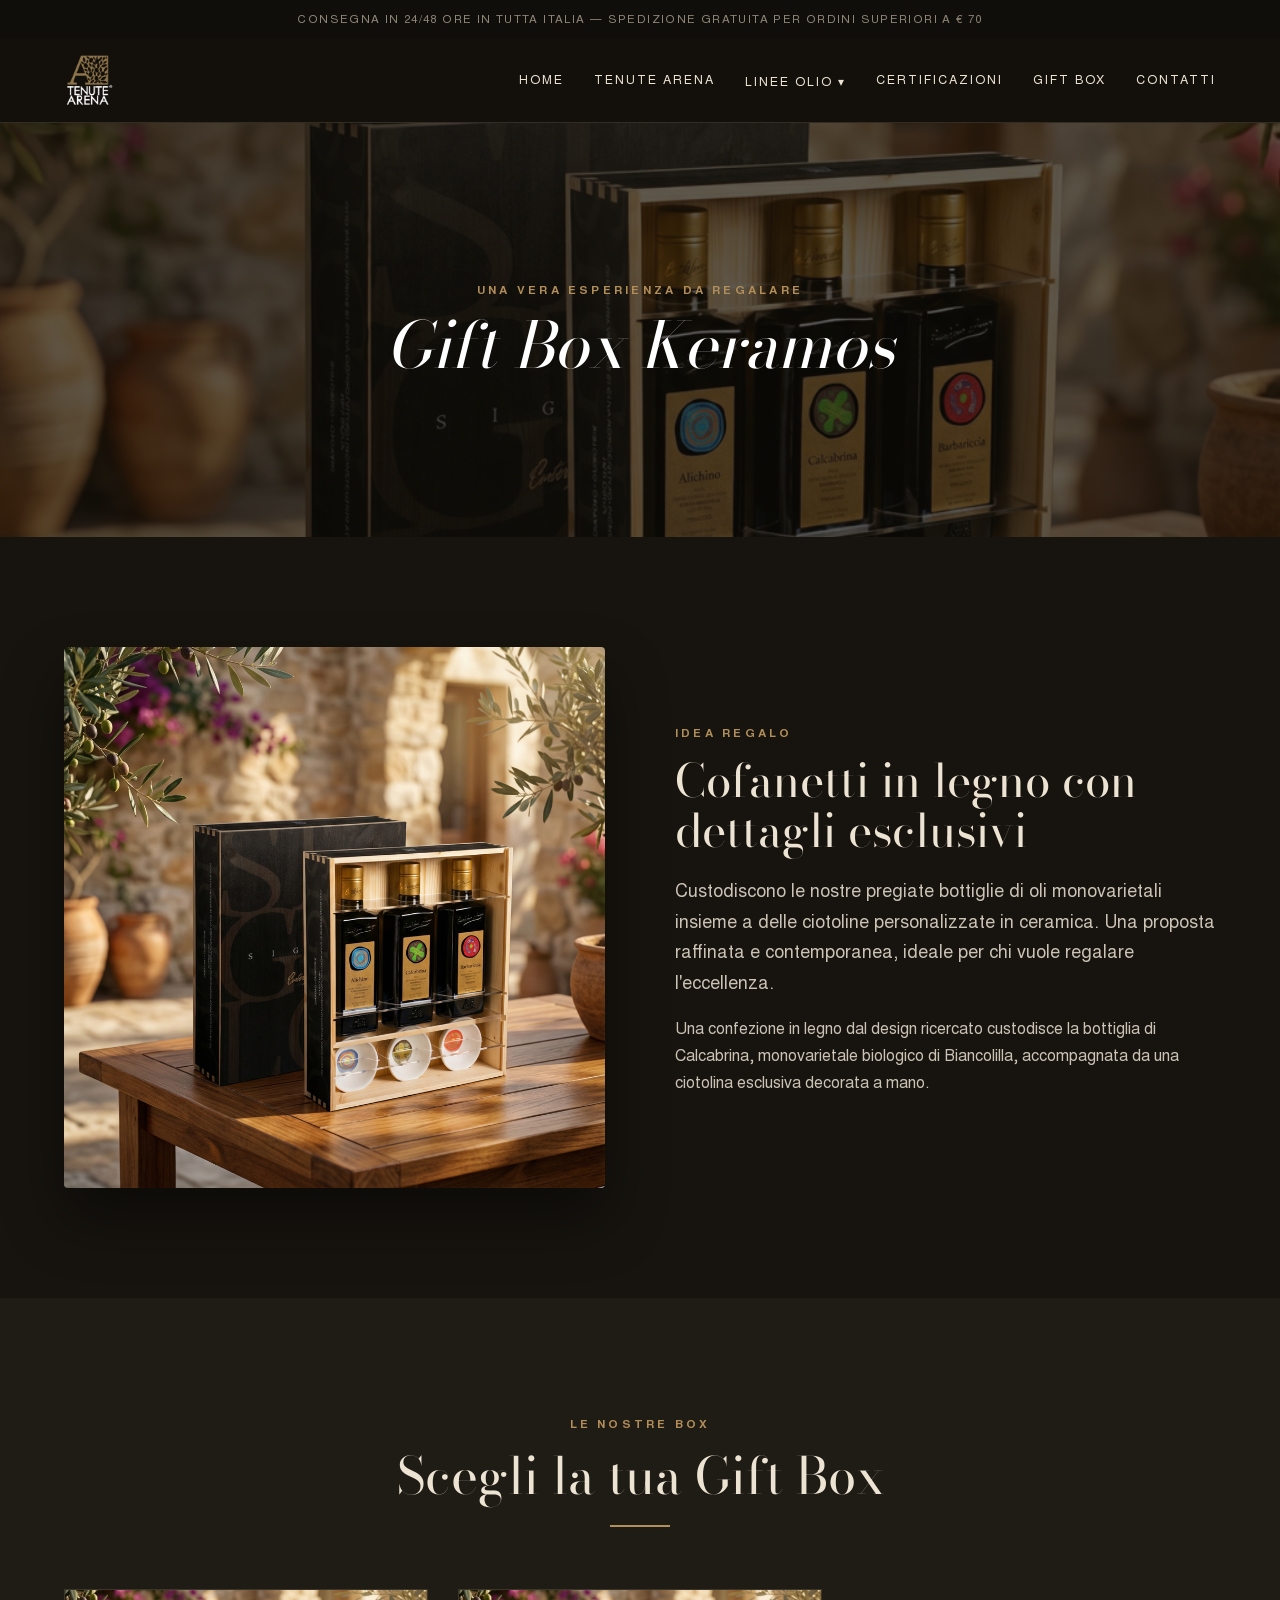
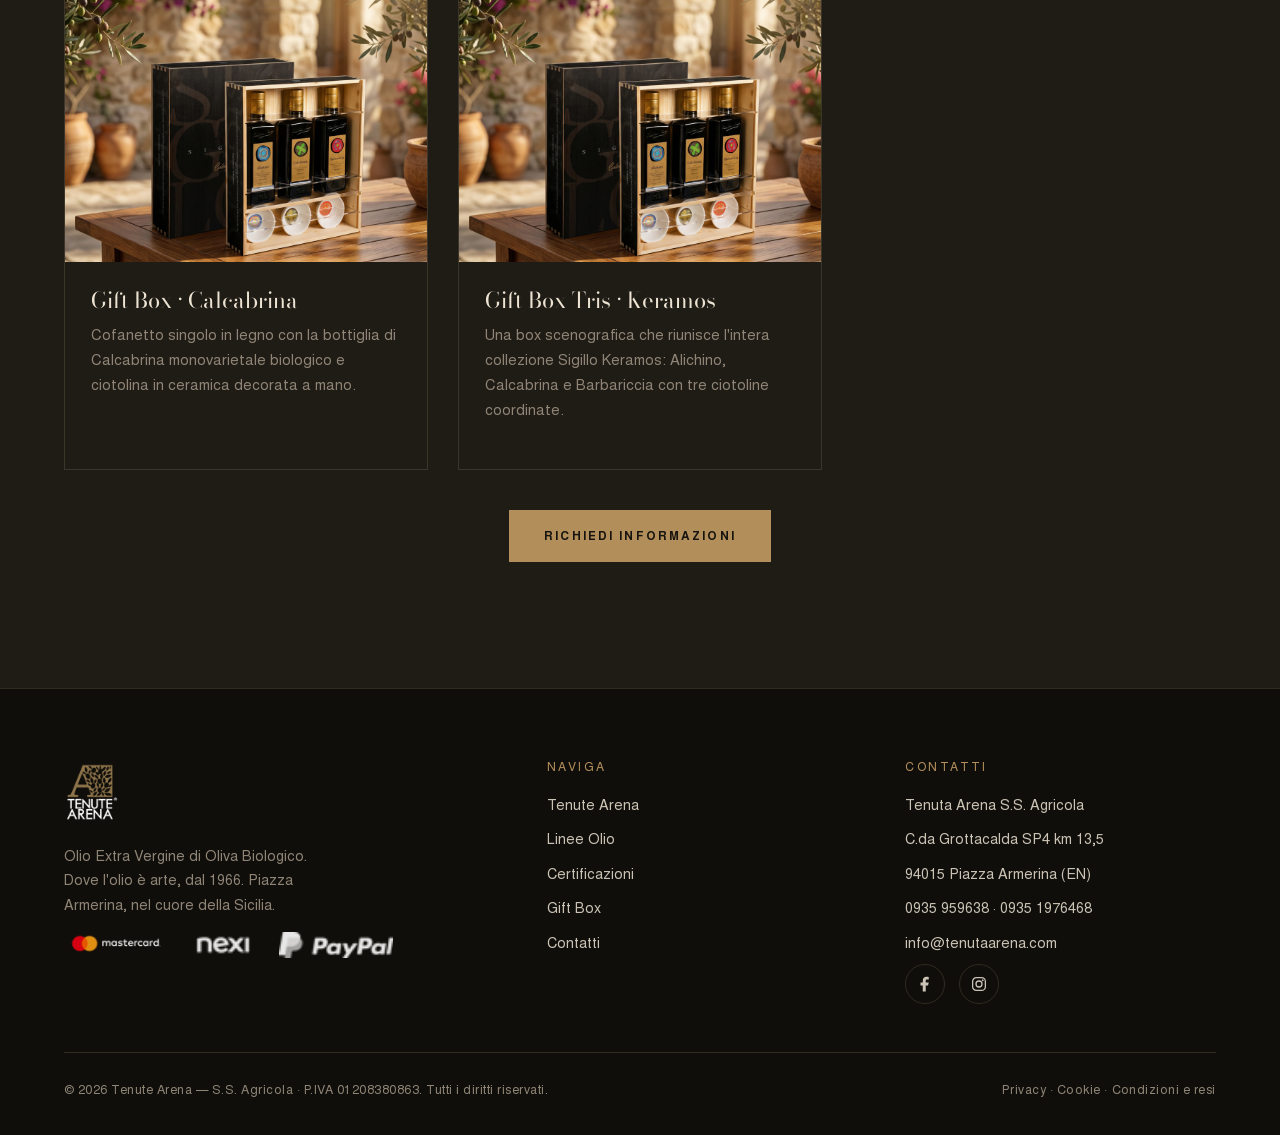
==== commit 8e820cd2: "Ricostruzione pulita del sito vetrina (statico e responsive) L'HTML pre-renderizzato di Flazio si ro" ====
--- a/box-regalo.html
+++ b/box-regalo.html
@@ -1 +1,82 @@
-<!doctype html><html lang="it"><head><title>Giftbox Olio Extravergine Bio Sigillo Keramos | Tenute Arena - Tenuta Arena</title><meta name="description" content="Scopri le giftbox Sigillo Keramos di Tenute Arena: cofanetti in legno con oli extravergine d’oliva monovarietali biologici e ciotoline in ceramica. Un’idea regalo elegante e gourmet, perfetta per appassionati e intenditori." /><meta charset="utf-8" /><link rel="preconnect" href="https://globaluserfiles.com"><meta property="og:title" content="Giftbox Olio Extravergine Bio Sigillo Keramos | Tenute Arena" /><meta property="og:description" content="Scopri le giftbox Sigillo Keramos di Tenute Arena: cofanetti in legno con oli extravergine d’oliva monovarietali biologici e ciotoline in ceramica. Un’idea regalo elegante e gourmet, perfetta per appassionati e intenditori." /><meta name="fragment" content="!" /><meta property="og:site_name" content="Tenuta Arena"><meta property="og:url" content="https://www.tenutaarena.com/it/box-regalo-natale-2025" /><meta property="og:image" content="https://tenutaarena.com/ogfile/box-regalo-natale-2025_it.jpg" /><meta name="twitter:title" content="Giftbox Olio Extravergine Bio Sigillo Keramos | Tenute Arena" /><meta name="twitter:description" content="Scopri le giftbox Sigillo Keramos di Tenute Arena: cofanetti in legno con oli extravergine d’oliva monovarietali biologici e ciotoline in ceramica. Un’idea regalo elegante e gourmet, perfetta per appassionati e intenditori." /><meta name="twitter:image" content="https://tenutaarena.com/ogfile/box-regalo-natale-2025_it.jpg" /><meta name="robots" content="all" /><meta name="revisit-after" content="10 days" /><meta name="viewport" content="width=1024" /> <style>.style_000000001{font-size:14px;font-family:Roboto; color:rgb(119,119,119);} .style_000000002{ font-size:16px; font-family:Roboto; color:rgb(255,255,255);} .style_000000003{ font-size:48px; font-family:Roboto; color:rgb(255,255,255);} .style_000000004{ font-size:16px; font-family:Roboto; color:rgb(33,33,33);} .style_000000006{ font-size:48px; font-family:Roboto; color:rgb(0,0,0);} .style_000000007{ font-size:14px; font-family:Roboto; color:rgb(255,255,255);} .style_000000005{ font-size:22px; font-family:Roboto; color:rgb(33,33,33);}</style><style>a, a:link, a:active, a:visited{ color: #0073b6; text-decoration:underline; } a:hover{ color: #0073b6; text-decoration:underline;}</style><link id="fontstyle" href="fontstyle.css" rel="stylesheet" /><link rel="stylesheet" href="gfonts.css"><style>@font-face {font-display: swap; font-family: c-bodonimoda_72pt-regular; src: url('font/c-bodonimoda_72pt-regular.woff');}@font-face {font-display: swap; font-family: c-texgyreheros-regular; src: url('font/c-texgyreheros-regular.woff');}@font-face {font-display: swap; font-family: c-bodonimoda_48pt-semibold; src: url('font/c-bodonimoda_48pt-semibold.woff');}@font-face {font-display: swap; font-family: c-texgyre-bold; src: url('font/c-texgyre-bold.woff');}@font-face {font-display: swap; font-family: c-bodonimoda_72pt-bold; src: url('font/c-bodonimoda_72pt-bold.woff');}@font-face {font-display: swap; font-family: c-bodonimoda_48pt-regular; src: url('font/c-bodonimoda_48pt-regular.woff');}@font-face {font-display: swap; font-family: c-roboto-light; src: url('font/c-roboto-light.woff');}@font-face {font-display: swap; font-family: c-bentonsansmedium; src: url('font/c-bentonsansmedium.woff');}@font-face {font-display: swap; font-family: c-bentonsanslight; src: url('font/c-bentonsanslight.woff');}</style><link href="img/favicon.png" rel="icon" type="image/x-icon" /><link rel="canonical" href="https://www.tenutaarena.com/it/box-regalo-natale-2025"/><style>html {-webkit-text-size-adjust: 100%;}* {margin: 0;}#mc5 h1,#mc5 h2,#mc5 h3,#mc5 h4,#mc5 h5,#mc5 h6 {font-weight: 400;}body,#website {font-size: 16px;overflow-x: hidden;overflow-y: hidden;overflow-y:auto;background: #282828;margin: 0;font-family: 'Open Sans', sans-serif;position: absolute;top: 0px;left: 0px;width: 100%;height: 100%;-webkit-overflow-scrolling: touch;}div,span {max-height: 100000px;}.testoc {line-height: 1.2;vertical-align: top;}.testoc span>span>a,.testoc span>font>span>a {display: inline-block}body.flazioNoScroll {overflow: hidden !important;}body *::-webkit-scrollbar {width: 8px;}body *::-webkit-scrollbar-thumb {border-radius: 15px;background: rgba(153, 156, 161, 0.8);}body *::-webkit-scrollbar-track {border-radius: 5px;border: 1px solid rgba(255, 255, 255, 0.1);background: rgba(0, 0, 0, 0.1);}.yscrollbar {position: absolute;top: 0;right: 0;width: 10px;background: red;z-index: 30000;-webkit-border-radius: 15px;-moz-border-radius: 15px;border-radius: 15px;/* Background */background: rgba(0, 0, 0, 0.2);/* Border bottom light */border-bottom: 1px solid rgba(255, 255, 255, 0.1);/* Inner top shadow */-moz-box-shadow: inset 0 3px 5px rgba(0, 0, 0, 0.1);-webkit-box-shadow: inset 0 3px 5px rgba(0, 0, 0, 0.1);box-shadow: inset 0 3px 5px rgba(0, 0, 0, 0.1);}.yscroller {background: #bbd;position: relative;top: 0;left: 0;width: 100%;height: 70px;cursor: pointer;}.yscroller:hover {background: #bbd;position: relative;top: 0;left: 0;cursor: pointer;-webkit-border-radius: 15px;-moz-border-radius: 15px;border-radius: 15px;}.yscroller:active {background: #003399;position: relative;top: 0;left: 0;width: 100%;height: 70px;cursor: pointer;}body.overflow_recaptha {height: auto !important;overflow: scroll !important;}div#mc5.popup:after {content: "";position: fixed;display: block;background: rgba(0, 0, 0, 0.6);width: 100%;height: 100%;top: 0px;left: 0px;z-index: 2000;}</style>   <script type="application/ld+json">{"@context": "http://schema.org","@type": "WebSite","name": "Tenuta Arena","url": "https://tenutaarena.com"}</script><script>window["onlyChat"]=false;</script><script>window["enableSocial"]=false;</script><style></style></head><body> <div id="website"> <link rel="stylesheet" href="customstyle.css"><div id="aCC5" style="position:absolute; z-index:100; left: 50%; top: 0;"><div id="mc5" style="position:absolute; z-index:150; left: -500px; top: 0px;"><div data-type="element" style="z-index:1;position:absolute; top:-95px;right:937.5px;width:996px;height:135px"><div class="rettangolo" style="opacity:1;display:block; border-radius:20px;border-width:0px;border-color: #cccccc; background-color:#8a704a; width:100%; height:100%;"></div></div><div data-type="element" style="z-index:2;position:absolute; top:-88.002838134766px;left:0px;width:100vw;height:849px"><img style="position:absolute; width:100vw;height:849px" src="img/media/137771_80b602935737ec9ad11e4aebe6f3d1509abffa0c.jpg" alt="freepik__img1-create-a-cinematic-169-hero-image-for-a-produ__98078.jpeg" title="freepik__img1-create-a-cinematic-169-hero-image-for-a-produ__98078.jpeg" ></div><div data-type="element" style="z-index:3;position:absolute; top:-10.005680084229px;left:-22px;width:755px;height:771px"><div class="rettangolo" style="opacity:1;display:block; border-width:0px;border-color: #cccccc; background-color:#000000; width:100%; height:100%;"></div></div><div data-type="element" style="z-index:4;position:absolute; top:-2px;right:203.5px;width:8px;height:41px"></div><div data-type="element" style="z-index:5;position:absolute; top:-1px;right:216.5px;width:220px;height:40px"><div class="show-menu"> </div><ul style="font-size: 12px;font-family: c-bentonsansmedium;" class="nav menu"><li style="line-height:40px;"><a style="color: #ffffff;" title="AREA PRIVATA" href="#" data-disabled="shop" >AREA PRIVATA</a></li></ul></div><div data-type="footer" style="z-index:6;position:absolute; top:4822px;left:0px;width:100vw;height:485px"><div class="rettangolo" style="opacity:1;display:block; border-radius:0px;border-width:1px;border-color: #cccccc; background-color:#000000; width:100%; height:100%;"></div></div><div data-type="footer" style="z-index:7;position:absolute; top:4822px;left:0px;width:100vw;height:485px"><div class="rettangolo" style="opacity:1;display:block; border-radius:0px;border-width:1px;border-color: #cccccc; background-color:#000000; width:100%; height:100%;"></div></div><div data-type="footer" style="z-index:990;position:absolute; top:4822px;left:px;width:173px;height:31px"><p style="line-height:1.4; letter-spacing: 4px;"><span class="style_1652258455866">​CONTATTI</span></p></div><div data-type="element" style="z-index:989;position:absolute; top:9px;right:905.5px;width:767px;height:48px"><p style="letter-spacing:1px;"><span class="style_1659519237662" style="letter-spacing:0px;">Spedizione gratuita per ordini superiori a € 70</span></p></div><div data-type="element" style="z-index:12;position:absolute; top:14px;left:59.5px;width:139px;height:165px"><a class="internal" href="index.html"><img style="width:139px;height:165px" src="img/media/137771_55db5ca8362165b65a4e0b39f8713d5698139cdb.png" alt="logo_tenutearena_white" title="logo_tenutearena_white" ></a></div><div data-type="element" style="z-index:14;position:absolute; top:53px;right:1176.5px;width:1013px;height:85px"><div class="show-menu"> </div><ul style="font-size: 12px;font-family: c-bentonsansmedium;display: flex;" class="nav menu"><li style="line-height:85px;margin-right: 12px;padding-right: 0px;"><a style="color: #ffffff;" title="HOME" href="index.html" ><div>HOME</div></a></li><li style="line-height:85px;margin-right: 12px;padding-right: 0px;"><a style="color: #ffffff;" title="PROMOZIONI" href="#" data-disabled="shop" >PROMOZIONI</a></li><li style="line-height:85px;margin-right: 12px;padding-right: 0px;"><a style="color: #ffffff;" title="TENUTE ARENA" href="tenute-arena.html" >TENUTE ARENA</a></li><li style="line-height:85px;margin-right: 12px;padding-right: 0px;"><a style="color: #ffffff;" title="LINEE OLIO" href="linee-olio.html" >LINEE OLIO</a><ul><li style="line-height:85px;margin-right: 12px;padding-right: 0px;"><a style="color: #ffffff;" title="Linea Sigillo" href="linea-sigillo.html" >Linea Sigillo</a></li><li style="line-height:85px;margin-right: 12px;padding-right: 0px;"><a style="color: #ffffff;" title="Linea Olio d'eccellenza" href="linea-gdo.html" >Linea Olio d'eccellenza</a></li><li style="line-height:85px;margin-right: 12px;padding-right: 0px;"><a style="color: #ffffff;" title="Linea Alta Ristorazione" href="linea-horeca.html" >Linea Alta Ristorazione</a></li><li style="line-height:85px;margin-right: 12px;padding-right: 0px;"><a style="color: #ffffff;" title="Linea Oli Aromatizzati" href="oli-aromatizzati.html" >Linea Oli Aromatizzati</a></li></ul></li><li style="line-height:85px;margin-right: 12px;padding-right: 0px;"><a style="color: #ffffff;" title="SHOP" href="#" data-disabled="shop" >SHOP</a></li><li style="line-height:85px;margin-right: 12px;padding-right: 0px;"><a style="color: #ffffff;" title="CONTATTI" href="contatti.html" >CONTATTI</a></li></ul></div><div data-type="element" style="z-index:15;position:absolute; top:57px;right:149.5px;width:120px;height:62px"></div><div data-type="element" style="z-index:16;position:absolute; top:70px;right:370.5px;width:215px;height:49px"><div class="show-menu"> </div><ul style="font-size: 12px;font-family: c-texgyre-bold;" class="nav menu"><li style="line-height:49px;"><a style="color: #ffffff;" title="GIFT BOX" href="box-regalo.html" >GIFT BOX</a></li></ul></div><div data-type="footer" style="z-index:17;position:absolute; top:4920px;left:59.5px;width:136px;height:93px"><a class="internal" href="index.html"><img style="width:136px;height:93px" src="img/media/137771_55db5ca8362165b65a4e0b39f8713d5698139cdb.png" alt="logo_tenutearena_white" title="logo_tenutearena_white" ></a></div><div data-type="footer" style="z-index:18;position:absolute; top:4920px;left:-200px;width:136px;height:93px"><a class="internal" href="index.html"><img style="width:136px;height:93px" src="img/media/137771_55db5ca8362165b65a4e0b39f8713d5698139cdb.png" alt="logo_tenutearena_white" title="logo_tenutearena_white" ></a></div><div data-type="footer" style="z-index:981;position:absolute; top:4958px;right:194px;width:173px;height:31px"><p style="line-height:1.4; letter-spacing: 4px;"><span class="style_1652258455866">​CONTATTI</span></p></div><div data-type="element" style="z-index:20;position:absolute; top:138px;right:936.5px;width:1031px;height:1px"><div class="rettangolo" style="opacity:0.54;display:block; border-radius:0px;border-width:0px;border-color: #cccccc; background-color:#8a704a; width:100%; height:100%;"></div></div><div data-type="footer" style="z-index:979;position:absolute; top:4962px;right:600.5px;width:290px;height:48px"><p style="line-height:1.4; letter-spacing: 4px;"><span class="style_1659538210818">SHOP ONLINE</span></p></div><div data-type="footer" style="z-index:978;position:absolute; top:4962px;right:600.5px;width:290px;height:48px"><p style="line-height:1.4; letter-spacing: 4px;"><span class="style_1659538210818">SHOP ONLINE</span></p></div><div data-type="footer" style="z-index:977;position:absolute; top:4962px;right:238.5px;width:290px;height:48px"><p style="line-height:1.4; letter-spacing: 4px;"><span class="style_1659538210818">INFORMAZIONI</span></p></div><div data-type="footer" style="z-index:24;position:absolute; top:4988px;right:767.5px;width:196px;height:162px"><div class="show-menu"> </div><ul style="font-size: 10px;font-family: c-bentonsansmedium;" class="nav menu"><li style="margin-right: 8px;padding-right: 3.5px;"><a style="color: #ffffff;" title="HOME" href="index.html" ><div>HOME</div></a></li><li style="margin-right: 8px;padding-right: 3.5px;"><a style="color: #ffffff;" title="TENUTE ARENA" href="tenute-arena.html" >TENUTE ARENA</a></li><li style="margin-right: 8px;padding-right: 3.5px;"><a style="color: #ffffff;" title="SHOP ONLINE" href="#" data-disabled="shop" >SHOP ONLINE</a></li><li style="margin-right: 8px;padding-right: 3.5px;"><a style="color: #ffffff;" title="INFO &amp; CONTATTI" href="contatti.html" >INFO &amp; CONTATTI</a></li></ul></div><div data-type="footer" style="z-index:25;position:absolute; top:4988px;right:767.5px;width:196px;height:162px"><div class="show-menu"> </div><ul style="font-size: 10px;font-family: c-bentonsansmedium;" class="nav menu"><li style="margin-right: 8px;padding-right: 3.5px;"><a style="color: #ffffff;" title="HOME" href="index.html" ><div>HOME</div></a></li><li style="margin-right: 8px;padding-right: 3.5px;"><a style="color: #ffffff;" title="TENUTE ARENA" href="tenute-arena.html" >TENUTE ARENA</a></li><li style="margin-right: 8px;padding-right: 3.5px;"><a style="color: #ffffff;" title="SHOP ONLINE" href="#" data-disabled="shop" >SHOP ONLINE</a></li><li style="margin-right: 8px;padding-right: 3.5px;"><a style="color: #ffffff;" title="INFO &amp; CONTATTI" href="contatti.html" >INFO &amp; CONTATTI</a></li></ul></div><div data-type="footer" style="z-index:26;position:absolute; top:5005px;right:608.5px;width:169px;height:130px"><div class="show-menu"> </div><ul style="font-size: 10px;font-family: c-bentonsansmedium;" class="nav menu"><li style="margin-right: 8px;padding-right: 3.5px;"><a style="color: #ffffff;" title="LINEA SIGILLO" href="linea-sigillo.html" ><div>LINEA SIGILLO</div></a></li><li style="margin-right: 8px;padding-right: 3.5px;"><a style="color: #ffffff;" title="LINEA OLIO D'ECCELLENZA" href="linea-gdo.html" >LINEA OLIO D'ECCELLENZA</a></li><li style="margin-right: 8px;padding-right: 3.5px;"><a style="color: #ffffff;" title="LINEA ALTA RISTORAZIONE" href="linea-horeca.html" >LINEA ALTA RISTORAZIONE</a></li><li style="margin-right: 8px;padding-right: 3.5px;"><a style="color: #ffffff;" title="LINEA OLI AROMATIZZATI" href="#" data-disabled="shop" ><div>LINEA OLI AROMATIZZATI</div></a></li></ul></div><div data-type="footer" style="z-index:27;position:absolute; top:5005px;right:428.5px;width:169px;height:130px"><div class="show-menu"> </div><ul style="font-size: 10px;font-family: c-bentonsansmedium;" class="nav menu"><li style="margin-right: 8px;padding-right: 3.5px;"><a style="color: #ffffff;" title="CERTIFICAZIONI" href="certificazioni.html" >CERTIFICAZIONI</a></li><li style="margin-right: 8px;padding-right: 3.5px;"><a style="color: #ffffff;" title="CONDIZIONI E RESI" href="condizioni-vendita.html" ><div>CONDIZIONI E RESI</div></a></li><li style="margin-right: 8px;padding-right: 3.5px;"><a style="color: #ffffff;" title="PRIVACY POLICY" href="privacy-policy.html" ><div>PRIVACY POLICY</div></a></li><li style="margin-right: 8px;padding-right: 3.5px;"><a style="color: #ffffff;" title="COOKIE POLICY" href="cookie-policy.html" >COOKIE POLICY</a></li></ul></div><div data-type="footer" style="z-index:28;position:absolute; top:5005px;right:428.5px;width:169px;height:130px"><div class="show-menu"> </div><ul style="font-size: 10px;font-family: c-bentonsansmedium;" class="nav menu"><li style="margin-right: 8px;padding-right: 3.5px;"><a style="color: #ffffff;" title="CERTIFICAZIONI" href="certificazioni.html" >CERTIFICAZIONI</a></li><li style="margin-right: 8px;padding-right: 3.5px;"><a style="color: #ffffff;" title="CONDIZIONI E RESI" href="condizioni-vendita.html" ><div>CONDIZIONI E RESI</div></a></li><li style="margin-right: 8px;padding-right: 3.5px;"><a style="color: #ffffff;" title="PRIVACY POLICY" href="privacy-policy.html" ><div>PRIVACY POLICY</div></a></li><li style="margin-right: 8px;padding-right: 3.5px;"><a style="color: #ffffff;" title="COOKIE POLICY" href="cookie-policy.html" >COOKIE POLICY</a></li></ul></div><div data-type="footer" style="z-index:29;position:absolute; top:5005px;right:608.5px;width:169px;height:130px"><div class="show-menu"> </div><ul style="font-size: 10px;font-family: c-bentonsansmedium;" class="nav menu"><li style="margin-right: 8px;padding-right: 3.5px;"><a style="color: #ffffff;" title="LINEA SIGILLO" href="linea-sigillo.html" ><div>LINEA SIGILLO</div></a></li><li style="margin-right: 8px;padding-right: 3.5px;"><a style="color: #ffffff;" title="LINEA OLIO D'ECCELLENZA" href="linea-gdo.html" >LINEA OLIO D'ECCELLENZA</a></li><li style="margin-right: 8px;padding-right: 3.5px;"><a style="color: #ffffff;" title="LINEA ALTA RISTORAZIONE" href="linea-horeca.html" >LINEA ALTA RISTORAZIONE</a></li><li style="margin-right: 8px;padding-right: 3.5px;"><a style="color: #ffffff;" title="LINEA OLI AROMATIZZATI" href="#" data-disabled="shop" ><div>LINEA OLI AROMATIZZATI</div></a></li></ul></div><div data-type="footer" style="z-index:970;position:absolute; top:5013px;right:240.5px;width:199px;height:181px"><p style="line-height:1.3;"><span class="style_1684416608026" style="line-height:1.3;">Tenuta Arena S.S.Agricola</span><span class="style_1684416173769" style="line-height:1.3;"> Sp4 km 13,5 94015 Piazza Armerina</span></p><p style="line-height:1.3;">&nbsp;</p><p style="line-height:1.3;"><span class="style_1684416173769" style="line-height:1.3;">0935 959638&nbsp;</span></p><p style="line-height:1.3;"><span class="style_1684416173769" style="line-height:1.3;">0935 1976468&nbsp;</span></p><p style="line-height:1.3;"><span class="style_1684416173769" style="line-height:1.3;">info@tenutaarena.com</span></p></div><div data-type="footer" style="z-index:969;position:absolute; top:5013px;left:1019px;width:199px;height:181px"><p style="line-height:1.3;"><span class="style_1684416608026" style="line-height:1.3;">Tenuta Arena S.S.Agricola</span><span class="style_1684416173769" style="line-height:1.3;"> Sp4 km 13,5 94015 Piazza Armerina</span></p><p style="line-height:1.3;">&nbsp;</p><p style="line-height:1.3;"><span class="style_1684416173769" style="line-height:1.3;">0935 959638&nbsp;</span></p><p style="line-height:1.3;"><span class="style_1684416173769" style="line-height:1.3;">0935 1976468&nbsp;</span></p><p style="line-height:1.3;"><span class="style_1684416173769" style="line-height:1.3;">info@tenutaarena.com</span></p></div><div data-type="footer" style="z-index:968;position:absolute; top:5039px;left:68.5px;width:414px;height:155px"><p><span style="color:rgb(255,255,255);font-family:c-texgyreheros-regular;font-size:12px;"><span class="style_1684416271465" style="background-color:rgba(0, 0, 0, 0);">Tenuta Arena è l’espressione della sensibilità e dell’entusiasmo di una nuova generazione che continua la tradizione di famiglia iniziata nel 1966, da sempre distinta per la passione nella coltivazione dell’ulivo e l’amore per i sapori di una volta, e che ogni anno in autunno rinnova la magia dell’olio.</span></span></p></div><div data-type="footer" style="z-index:967;position:absolute; top:5039px;left:-191px;width:414px;height:155px"><p><span style="color:rgb(255,255,255);font-family:c-texgyreheros-regular;font-size:12px;"><span class="style_1684416271465" style="background-color:rgba(0, 0, 0, 0);">Tenuta Arena è l’espressione della sensibilità e dell’entusiasmo di una nuova generazione che continua la tradizione di famiglia iniziata nel 1966, da sempre distinta per la passione nella coltivazione dell’ulivo e l’amore per i sapori di una volta, e che ogni anno in autunno rinnova la magia dell’olio.</span></span></p></div><div data-type="element" style="z-index:966;position:absolute; top:340px;left:69px;width:658px;height:271px"><h2><span class="style_1697106031909" style="line-height:0.8;text-shadow:rgba(0, 0, 0, 0.4) 0px 4px 5px;">La tua box regalo della Linea Keramos</span></h2></div><div data-type="footer" style="z-index:36;position:absolute; top:5181px;left:0px;width:100vw;height:1px"><div class="rettangolo" style="opacity:0.54;display:block; border-radius:0px;border-width:0px;border-color: #cccccc; background-color:#8a704a; width:100%; height:100%;"></div></div><div data-type="footer" style="z-index:37;position:absolute; top:5226px;right:209.5px;width:170px;height:50px"><br><span itemscope itemtype="http://schema.org/Organization"><link itemprop="url" href="https://www.tenutaarena.com"><a itemprop="sameAs" href="https://it-it.facebook.com/tenutaarena/">facebook</a><br><a itemprop="sameAs" href="https://www.instagram.com/tenutearena/?igshid=YmMyMTA2M2Y%3D">instagram</a><br></span></div><div data-type="footer" style="z-index:38;position:absolute; top:5226px;left:1050px;width:170px;height:50px"><br><span itemscope itemtype="http://schema.org/Organization"><link itemprop="url" href="https://www.tenutaarena.com"><a itemprop="sameAs" href="https://it-it.facebook.com/tenutaarena/">facebook</a><br><a itemprop="sameAs" href="https://www.instagram.com/tenutearena/?igshid=YmMyMTA2M2Y%3D">instagram</a><br></span></div><div data-type="footer" style="z-index:39;position:absolute; top:5227px;left:60.5px;width:111px;height:29px"><img style="position:absolute; width:111px;height:29px" src="img/media/100248_cb32038f561181eeeaa05f7c6e74393cf0e44df7.png" alt="mastercardhrzrev300px2x" title="mastercardhrzrev300px2x" ></div><div data-type="footer" style="z-index:40;position:absolute; top:5227px;left:-199px;width:111px;height:29px"><img style="position:absolute; width:111px;height:29px" src="img/media/100248_cb32038f561181eeeaa05f7c6e74393cf0e44df7.png" alt="mastercardhrzrev300px2x" title="mastercardhrzrev300px2x" ></div><div data-type="footer" style="z-index:959;position:absolute; top:5228px;right:714.5px;width:548px;height:67px"><p style="line-height:1.4;text-align:left;"><span class="style_1684416271465">www.tenutaarena.com&nbsp;@ All Right Reserved 2026 | Sito web realizzato da </span><a href="#" data-disabled="builder"><span class="style_1684416271465">Flazio Experience&nbsp;</span></a><br><span class="style_1659522421648">​</span></p></div><div data-type="footer" style="z-index:958;position:absolute; top:5228px;left:545px;width:548px;height:67px"><p style="line-height:1.4;text-align:left;"><span class="style_1684416271465">www.tenutaarena.com&nbsp;@ All Right Reserved 2026 | Sito web realizzato da </span><a href="#" data-disabled="builder"><span class="style_1684416271465">Flazio Experience&nbsp;</span></a><br><span class="style_1659522421648">​</span></p></div><div data-type="footer" style="z-index:43;position:absolute; top:5229px;left:176.5px;width:55px;height:17px"><img style="position:absolute; width:55px;height:17px" src="img/media/100248_8c1a6e47fcfb65e9dc997bbbefd5592350336b3e.png" alt="nexy" title="nexy" ></div><div data-type="footer" style="z-index:44;position:absolute; top:5229px;left:244.5px;width:70px;height:17px"><img style="position:absolute; width:70px;height:17px" src="img/media/100248_27e7809f6004b2efdb9360ae7c5080ad13904efd.png" alt="ppcom-white1" title="ppcom-white1" ></div><div data-type="footer" style="z-index:45;position:absolute; top:5229px;left:-15px;width:70px;height:17px"><img style="position:absolute; width:70px;height:17px" src="img/media/100248_27e7809f6004b2efdb9360ae7c5080ad13904efd.png" alt="ppcom-white1" title="ppcom-white1" ></div><div data-type="footer" style="z-index:46;position:absolute; top:5229px;left:-83px;width:55px;height:17px"><img style="position:absolute; width:55px;height:17px" src="img/media/100248_8c1a6e47fcfb65e9dc997bbbefd5592350336b3e.png" alt="nexy" title="nexy" ></div><div data-type="element" style="z-index:953;position:absolute; top:469px;left:70px;width:613px;height:48px"><p style="letter-spacing:1px;"><span class="style_1659519474307">UNA VERA ESPERIENZA DA REGALARE</span></p></div><div data-type="footer" style="z-index:951;position:absolute; top:5335px;left:67.5px;width:481px;height:47px"><p style="line-height:1.4;text-align:left;"><span class="style_1684416271465">Consegna in 24/48 ore IN TUTTA ITALIA - Spedizione gratuita per ordini superiori a € 70.</span></p></div><div data-type="footer" style="z-index:948;position:absolute; top:5335px;left:-192px;width:481px;height:47px"><p style="line-height:1.4;text-align:left;"><span class="style_1684416271465">Consegna in 24/48 ore IN TUTTA ITALIA - Spedizione gratuita per ordini superiori a € 70.</span></p></div><div data-type="element" style="z-index:55;position:absolute; top:607.00140380859px;left:-14.998580932617px;width:184px;height:168px"><img style="position:absolute; width:184px;height:168px" src="img/media/137771_f0664c6f7faae8a562cbd809239a2d0a2eec159d.png" alt="vezzo grafico" title="vezzo grafico" ></div><div data-type="element" style="z-index:944;position:absolute; top:885px;left:130px;width:795px;height:493px"><h1 style="text-align:center;"><span class="style_1659522759136" style="text-shadow:rgba(0, 0, 0, 0.4) 0px 4px 5px;">Cofanetti realizzati in legno e con dettagli esclusivi</span></h1></div><div data-type="element" style="z-index:943;position:absolute; top:1023px;left:125px;width:807px;height:134px"><p style="text-align:center;"><span class="style_1684425213724" style="line-height:1.7em;">Custodiscono le nostre pregiate bottiglie di oli monovarietali insieme a delle ciotoline personalizzate in ceramica. Una proposta raffinata e contemporanea, ideale per chi desidera regalare qualità e stile.</span><br><span class="style_1684425213724" style="line-height:1.7em;">&nbsp;</span></p></div><div data-type="element" style="z-index:58;position:absolute; top:1211.0014038086px;left:0px;width:100vw;height:20px"></div><div data-type="element" style="z-index:59;position:absolute; top:1223px;left:-530px;width:1026px;height:808px"><img style="position:absolute; width:1026px;height:808px" src="img/media/137771_883b34b0994106b91042a2891160b684fba9faca.png" alt="freepik__create-a-cinematic-169-hero-image-for-a-product-de__98079" title="freepik__create-a-cinematic-169-hero-image-for-a-product-de__98079" ></div><div data-type="element" style="z-index:940;position:absolute; top:1338px;left:599px;width:342px;height:83px"><p><span class="style_1763739931470" style="text-shadow:none;">GIFT BOX</span></p></div><div data-type="element" style="z-index:939;position:absolute; top:1384px;left:594px;width:545px;height:415px"><h1><span class="style_1697106031909" style="text-shadow:none;">Calcabrina</span></h1></div><div data-type="element" style="z-index:938;position:absolute; top:1476px;left:592px;width:453px;height:237px"><p><span class="style_1684416204623" style="line-height:1.9;">Una confezione in legno dal design ricercato custodisce la bottiglia di Calcabrina monovarietale biologico di Biancolilla, accompagnata da una ciotolina esclusiva decorata con il simbolo dell'etichetta. Un'idea regalo elegante e contemporanea, perfetta per chi ama portare in tavola prodotti biologici di alta qualità. L'olio è piacevolmente fruttato con note di foglia e pomodoro verde: il compagno ideale per esaltare pesce e verdure con un tocco di raffinatezza.</span><br>&nbsp;</p></div><div data-type="element" style="z-index:63;position:absolute; top:1666px;left:595px;width:189px;height:54px"><div class="rettangolo" style="opacity:1;display:block; border-radius:0px;border-width:0px;border-color: #cccccc; background-color:#000000; width:100%; height:100%;"></div></div><div data-type="element" style="z-index:936;position:absolute; top:1680px;left:615px;width:286px;height:48px"><p><span class="style_1763739651793" style="line-height:1.9;"><strong>Seleziona la tipologia:</strong></span></p></div><div data-type="element" style="z-index:65;position:absolute; top:1709px;left:595px;width:905px;height:20px"></div><div data-type="element" style="z-index:66;position:absolute; top:1760px;left:815.99719238281px;width:225px;height:67px"><div class="show-menu"> </div><ul style="font-size: 12px;font-family: c-texgyre-bold;" class="nav menu"><li style="line-height:67px;"><a style="color: #ffffff;" title="CONFEZIONE 10 PZ" href="#" data-disabled="ext" >CONFEZIONE 10 PZ</a></li></ul></div><div data-type="element" style="z-index:67;position:absolute; top:1760px;left:591px;width:225px;height:67px"><div class="show-menu"> </div><ul style="font-size: 12px;font-family: c-texgyre-bold;" class="nav menu"><li style="line-height:67px;"><a style="color: #ffffff;" title="CONFEZIONE SINGOLA" href="#" data-disabled="ext" >CONFEZIONE SINGOLA</a></li></ul></div><div data-type="element" style="z-index:932;position:absolute; top:1842px;left:889px;width:169px;height:48px"><p><span class="style_1763739651793" style="line-height:1.9;">Risparmia 4€ a bottiglia!</span></p></div><div data-type="element" style="z-index:69;position:absolute; top:2021.9957275391px;left:0px;width:100vw;height:20px"></div><div data-type="element" style="z-index:70;position:absolute; top:2031px;left:495.99432373047px;width:1026px;height:808px"><img style="position:absolute; width:1026px;height:808px" src="img/media/137771_dbd463fd33118292530c4558cccc140b9d633c41.png" alt="freepik__use-the-exact-uploaded-product-box-containing-the-__98080" title="freepik__use-the-exact-uploaded-product-box-containing-the-__98080" ></div><div data-type="element" style="z-index:929;position:absolute; top:2142.000020802px;left:70.5px;width:342px;height:83px"><p><span class="style_1763739931470" style="text-shadow:none;">GIFT BOX</span></p></div><div data-type="element" style="z-index:928;position:absolute; top:2203px;left:72.5px;width:639px;height:415px"><p><span class="style_1697106031909" style="line-height:0.8em;text-shadow:none;">Alichino, Calcabrina e Barbariccia</span></p></div><div data-type="element" style="z-index:927;position:absolute; top:2335px;left:70.5px;width:558px;height:237px"><p><span class="style_1684416204623" style="line-height:1.9;">Una box scenografica che riunisce l'intera collezione Sigillo Keramos: tre bottiglie iconiche e tre ciotoline coordinate, presentate in un elegante cofanetto in legno. Il regalo perfetto per chi desidera esplorare la varietà dei monovarietali biologici Tenute Arena, racchiusi in una proposta di grande impatto visivo e valore gourmet.</span><br>&nbsp;</p></div><div data-type="element" style="z-index:74;position:absolute; top:2500px;left:70.5px;width:189px;height:54px"><div class="rettangolo" style="opacity:1;display:block; border-radius:0px;border-width:0px;border-color: #cccccc; background-color:#000000; width:100%; height:100%;"></div></div><div data-type="element" style="z-index:925;position:absolute; top:2514px;left:92.5px;width:286px;height:48px"><p><span class="style_1763739651793" style="line-height:1.9;"><strong>Seleziona la tipologia:</strong></span></p></div><div data-type="element" style="z-index:76;position:absolute; top:2543px;left:70.5px;width:905px;height:20px"></div><div data-type="element" style="z-index:77;position:absolute; top:2594px;left:69.5px;width:225px;height:67px"><div class="show-menu"> </div><ul style="font-size: 12px;font-family: c-texgyre-bold;" class="nav menu"><li style="line-height:67px;"><a style="color: #ffffff;" title="TRIS SINGOLO" href="#" data-disabled="ext" >TRIS SINGOLO</a></li></ul></div><div data-type="element" style="z-index:78;position:absolute; top:2594px;left:294.5px;width:225px;height:67px"><div class="show-menu"> </div><ul style="font-size: 12px;font-family: c-texgyre-bold;" class="nav menu"><li style="line-height:67px;"><a style="color: #ffffff;" title="TRIS 5 PEZZI" href="#" data-disabled="ext" >TRIS 5 PEZZI</a></li></ul></div><div data-type="element" style="z-index:921;position:absolute; top:2676px;left:366.5px;width:169px;height:48px"><p><span class="style_1763739651793" style="line-height:1.9;">Risparmia 4€ a confezione!</span></p></div><div data-type="element" style="z-index:80;position:absolute; top:2711px;left:0px;width:100vw;height:128px"><div class="rettangolo" style="opacity:1;display:block; border-radius:0px;border-width:0px;border-color: #cccccc; background-color:#282828; width:100%; height:100%;"></div></div><div data-type="element" style="z-index:81;position:absolute; top:2790px;left:270px;width:450px;height:125px"><div class="rettangolo" style="opacity:1;display:block; border-radius:20px;border-width:0px;border-color: #cccccc; background-color:#ffffff; width:100%; height:100%;"></div></div><div data-type="element" style="z-index:82;position:absolute; top:2826.997253418px;left:0px;width:100vw;height:24px"></div><div data-type="element" style="z-index:83;position:absolute; top:2829px;left:0px;width:100vw;height:20px"></div><div data-type="element" style="z-index:916;position:absolute; top:2865.0042419434px;left:170.00567626953px;width:651px;height:83px"><p style="text-align:center;"><span class="style_1763740339730" style="text-shadow:none;">SCOPRI I PRODOTTI IN PROMOZIONE</span></p></div><div data-type="element" style="z-index:85;position:absolute; top:2959px;left:0px;width:100vw;height:641px"><style>.fds #new_ecommerce_list[data-reboot=true] a:not(.fds-dropdown-item){text-decoration:underline}.fds #new_ecommerce_list[data-reboot=true] .fds-h1,.fds #new_ecommerce_list[data-reboot=true] .fds-h2,.fds #new_ecommerce_list[data-reboot=true] .fds-h3,.fds #new_ecommerce_list[data-reboot=true] .fds-h4,.fds #new_ecommerce_list[data-reboot=true] .fds-h5,.fds #new_ecommerce_list[data-reboot=true] .fds-h6,.fds #new_ecommerce_list[data-reboot=true] h1,.fds #new_ecommerce_list[data-reboot=true] h2,.fds #new_ecommerce_list[data-reboot=true] h3,.fds #new_ecommerce_list[data-reboot=true] h4,.fds #new_ecommerce_list[data-reboot=true] h5,.fds #new_ecommerce_list[data-reboot=true] h6{font-weight:600}@font-face{font-family:"FlazioEcommerceIcon";src:url("https://www.flazio.com/componenti/scrittori/new_ecommerce_list/assets/fonts/FlazioEcommerceIcon.eot");src:url("https://www.flazio.com/componenti/scrittori/new_ecommerce_list/assets/fonts/FlazioEcommerceIcon.eot") format("embedded-opentype"),url("https://www.flazio.com/componenti/scrittori/new_ecommerce_list/assets/fonts/FlazioEcommerceIcon.woff2") format("woff2"),url("https://www.flazio.com/componenti/scrittori/new_ecommerce_list/assets/fonts/FlazioEcommerceIcon.woff") format("woff"),url("https://www.flazio.com/componenti/scrittori/new_ecommerce_list/assets/fonts/FlazioEcommerceIcon.ttf") format("truetype"),url("https://www.flazio.com/componenti/scrittori/new_ecommerce_list/assets/fonts/FlazioEcommerceIcon.svg") format("svg")}.fds .fds-new-ecommerce-list .fds-ec-icon{display:inline-block;font:normal normal normal 1rem/1.25 "FlazioEcommerceIcon";color:inherit;flex-shrink:0;-webkit-font-smoothing:antialiased;-moz-osx-font-smoothing:grayscale;vertical-align:top}.fds .fds-new-ecommerce-list .fds-ec-icon-sm{font-size:.8em}.fds .fds-new-ecommerce-list .fds-ec-icon-lg{font-size:1.2em}.fds .fds-new-ecommerce-list .fds-ec-icon-16{font-size:16px}.fds .fds-new-ecommerce-list .fds-ec-icon-32{font-size:32px}.fds .fds-new-ecommerce-list .fds-ec-icon-is-spinning{animation:fds-ec-icon-spin 1s infinite linear}@keyframes fds-ec-icon-spin{0%{transform:rotate(0deg)}100%{transform:rotate(360deg)}}.fds .fds-new-ecommerce-list .fds-ec-icon-rotate-90{transform:rotate(90deg)}.fds .fds-new-ecommerce-list .fds-ec-icon-rotate-180{transform:rotate(180deg)}.fds .fds-new-ecommerce-list .fds-ec-icon-rotate-270{transform:rotate(270deg)}.fds .fds-new-ecommerce-list .fds-ec-icon-flip-y{transform:scaleY(-1)}.fds .fds-new-ecommerce-list .fds-ec-icon-flip-x{transform:scaleX(-1)}.fds .fds-new-ecommerce-list .fds-ec-icon-bag-shopping::before{content:"\ea02"}.fds .fds-new-ecommerce-list .fds-ec-icon-bars-filter::before{content:"\ea03"}.fds .fds-row{container-type:inline-size}@container (max-width: calc(576px - 1px)){.fds .fds-row>*{flex:0 0 100% !important;max-width:100% !important}.fds .fds-flex-md-row{flex-direction:column !important}.fds .fds-text-lg-end{text-align:left !important}}@supports not (container-type: inline-size){@media(max-width: calc(576px - 1px)){.fds .fds-row>*{flex:0 0 100% !important;max-width:100% !important}}}.fds .fds-new-ecommerce-list .fds-languages-collapse,.fds.fds-modal-container .fds-languages-collapse{display:grid;grid-template-rows:0fr;overflow:hidden;transition:grid-template-rows .3s ease-in-out}.fds .fds-new-ecommerce-list .fds-languages-collapse.expanded,.fds.fds-modal-container .fds-languages-collapse.expanded{grid-template-rows:1fr}.fds .fds-new-ecommerce-list .fds-languages-collapse .fds-d-grid-languages,.fds.fds-modal-container .fds-languages-collapse .fds-d-grid-languages{min-height:calc(4*var(--fds-body-font-size)*var(--fds-body-line-height));grid-template-columns:1fr;gap:1.5rem}@media(min-width: 992px){.fds .fds-new-ecommerce-list .fds-languages-collapse .fds-d-grid-languages,.fds.fds-modal-container .fds-languages-collapse .fds-d-grid-languages{grid-template-columns:repeat(2, minmax(auto, 1fr));min-height:calc(4*var(--fds-body-font-size)*var(--fds-body-line-height))}}.fds .fds-new-ecommerce-list .fds-card.fds-card-ecommerce .fds-card-image-mosaic{position:absolute;inset:0;opacity:0;transition:opacity .3s ease-in-out;display:grid;grid-template-columns:2fr 1fr;grid-template-rows:1fr 1fr;gap:.5rem;width:100%;height:100%;overflow:hidden}.fds .fds-new-ecommerce-list .fds-card.fds-card-ecommerce .fds-card-image-mosaic .fds-card-mosaic-cell{width:100%;height:100%;overflow:hidden;border-radius:var(--fds-card-border-radius);min-height:0}.fds .fds-new-ecommerce-list .fds-card.fds-card-ecommerce .fds-card-image-mosaic .fds-card-img-mosaic-main,.fds .fds-new-ecommerce-list .fds-card.fds-card-ecommerce .fds-card-image-mosaic .fds-card-img-mosaic-2,.fds .fds-new-ecommerce-list .fds-card.fds-card-ecommerce .fds-card-image-mosaic .fds-card-img-mosaic-3{width:100%;height:100%;object-fit:var(--cmp-card-img-main-fit, cover);object-position:center;image-rendering:auto;transition:transform .3s ease-out;display:block}@media(hover: hover){.fds .fds-new-ecommerce-list .fds-card.fds-card-ecommerce:hover .fds-card-image-mosaic .fds-card-img-mosaic-main,.fds .fds-new-ecommerce-list .fds-card.fds-card-ecommerce:hover .fds-card-image-mosaic .fds-card-img-mosaic-2,.fds .fds-new-ecommerce-list .fds-card.fds-card-ecommerce:hover .fds-card-image-mosaic .fds-card-img-mosaic-3{transform:scale(1.05)}.fds .fds-new-ecommerce-list .fds-card.fds-card-ecommerce:hover .fds-card-image-single .fds-card-img-main{transform:scale(1.05)}}@media(min-width: 992px){.fds .fds-new-ecommerce-list .fds-card.fds-card-ecommerce[data-images-count="1"] .fds-card-image-mosaic{opacity:0 !important}.fds .fds-new-ecommerce-list .fds-card.fds-card-ecommerce[data-images-count="1"]:hover .fds-card-image-single{opacity:1 !important}.fds .fds-new-ecommerce-list .fds-card.fds-card-ecommerce[data-images-count="2"] .fds-card-image-mosaic{grid-template-columns:2fr 1fr;grid-template-rows:1fr}.fds .fds-new-ecommerce-list .fds-card.fds-card-ecommerce[data-images-count="2"] .fds-card-image-mosaic .fds-card-mosaic-cell:nth-child(1){grid-column:1;grid-row:1}.fds .fds-new-ecommerce-list .fds-card.fds-card-ecommerce[data-images-count="2"] .fds-card-image-mosaic .fds-card-mosaic-cell:nth-child(2){grid-column:2;grid-row:1}.fds .fds-new-ecommerce-list .fds-card.fds-card-ecommerce[data-images-count="3"] .fds-card-image-mosaic{grid-template-columns:2fr 1fr;grid-template-rows:1fr 1fr}.fds .fds-new-ecommerce-list .fds-card.fds-card-ecommerce[data-images-count="3"] .fds-card-image-mosaic .fds-card-mosaic-cell:nth-child(1){grid-column:1;grid-row:1/span 2}.fds .fds-new-ecommerce-list .fds-card.fds-card-ecommerce[data-images-count="3"] .fds-card-image-mosaic .fds-card-mosaic-cell:nth-child(2){grid-column:2;grid-row:1}.fds .fds-new-ecommerce-list .fds-card.fds-card-ecommerce[data-images-count="3"] .fds-card-image-mosaic .fds-card-mosaic-cell:nth-child(3){grid-column:2;grid-row:2}}@media(min-width: 992px){.fds .fds-new-ecommerce-list .fds-card.fds-card-ecommerce.fds-card-bordered[data-images-count="1"] .fds-card-image-mosaic .fds-card-mosaic-cell:only-child{border-radius:calc(var(--fds-card-border-radius) - 1px) calc(var(--fds-card-border-radius) - 1px) 0 0}.fds .fds-new-ecommerce-list .fds-card.fds-card-ecommerce.fds-card-bordered[data-images-count="2"] .fds-card-image-mosaic .fds-card-mosaic-cell:nth-child(1){border-radius:calc(var(--fds-card-border-radius) - 1px) 0 0 0}.fds .fds-new-ecommerce-list .fds-card.fds-card-ecommerce.fds-card-bordered[data-images-count="2"] .fds-card-image-mosaic .fds-card-mosaic-cell:nth-child(2){border-radius:0 calc(var(--fds-card-border-radius) - 1px) 0 0}.fds .fds-new-ecommerce-list .fds-card.fds-card-ecommerce.fds-card-bordered[data-images-count="3"] .fds-card-image-mosaic .fds-card-mosaic-cell:nth-child(1){border-radius:calc(var(--fds-card-border-radius) - 1px) 0 0 0}.fds .fds-new-ecommerce-list .fds-card.fds-card-ecommerce.fds-card-bordered[data-images-count="3"] .fds-card-image-mosaic .fds-card-mosaic-cell:nth-child(2){border-radius:0 calc(var(--fds-card-border-radius) - 1px) 0 0}.fds .fds-new-ecommerce-list .fds-card.fds-card-ecommerce.fds-card-bordered[data-images-count="3"] .fds-card-image-mosaic .fds-card-mosaic-cell:nth-child(3){border-radius:0}}@media(min-width: 992px){.fds .fds-new-ecommerce-list .fds-card.fds-card-ecommerce.fds-card-horizontal[data-images-count="1"] .fds-card-image-mosaic .fds-card-mosaic-cell:only-child{border-radius:calc(var(--fds-card-border-radius) - 1px) 0 0 calc(var(--fds-card-border-radius) - 1px)}.fds .fds-new-ecommerce-list .fds-card.fds-card-ecommerce.fds-card-horizontal[data-images-count="2"] .fds-card-image-mosaic .fds-card-mosaic-cell:nth-child(1){border-radius:calc(var(--fds-card-border-radius) - 1px) 0 0 calc(var(--fds-card-border-radius) - 1px)}.fds .fds-new-ecommerce-list .fds-card.fds-card-ecommerce.fds-card-horizontal[data-images-count="2"] .fds-card-image-mosaic .fds-card-mosaic-cell:nth-child(2){border-radius:0}.fds .fds-new-ecommerce-list .fds-card.fds-card-ecommerce.fds-card-horizontal[data-images-count="3"] .fds-card-image-mosaic .fds-card-mosaic-cell:nth-child(1){border-radius:calc(var(--fds-card-border-radius) - 1px) 0 0 calc(var(--fds-card-border-radius) - 1px)}.fds .fds-new-ecommerce-list .fds-card.fds-card-ecommerce.fds-card-horizontal[data-images-count="3"] .fds-card-image-mosaic .fds-card-mosaic-cell:nth-child(2),.fds .fds-new-ecommerce-list .fds-card.fds-card-ecommerce.fds-card-horizontal[data-images-count="3"] .fds-card-image-mosaic .fds-card-mosaic-cell:nth-child(3){border-radius:0}}.fds .fds-new-ecommerce-list .fds-card.fds-card-ecommerce .fds-card-img-mosaic-2:not([src]),.fds .fds-new-ecommerce-list .fds-card.fds-card-ecommerce .fds-card-img-mosaic-2[src=""],.fds .fds-new-ecommerce-list .fds-card.fds-card-ecommerce .fds-card-img-mosaic-3:not([src]),.fds .fds-new-ecommerce-list .fds-card.fds-card-ecommerce .fds-card-img-mosaic-3[src=""]{display:none}@media(hover: hover){.fds .fds-new-ecommerce-list .fds-card.fds-card-ecommerce.fds-card-with-variants:has(.fds-card-footer-variants):hover .fds-card-image-container{border-bottom-left-radius:0;border-bottom-right-radius:0}}.fds .fds-new-ecommerce-list .fds-card.fds-card-ecommerce.fds-card-with-variants .fds-card-image-container .fds-card-image-grid{position:relative;z-index:0}.fds .fds-new-ecommerce-list .fds-card.fds-card-ecommerce.fds-card-with-variants .fds-card-image-container .fds-card-image-grid .fds-card-image-secondary{position:absolute;inset:0;opacity:0;transition:opacity .3s ease-in-out}.fds .fds-new-ecommerce-list .fds-card.fds-card-ecommerce.fds-card-with-variants .fds-card-image-container .fds-card-image-grid .fds-card-image-secondary .fds-card-mosaic-cell{width:100%;height:100%;overflow:hidden;border-radius:var(--fds-card-border-radius);min-height:0}.fds .fds-new-ecommerce-list .fds-card.fds-card-ecommerce.fds-card-with-variants .fds-card-image-container .fds-card-image-grid .fds-card-img-main,.fds .fds-new-ecommerce-list .fds-card.fds-card-ecommerce.fds-card-with-variants .fds-card-image-container .fds-card-image-grid .fds-card-img-secondary{transform:none !important;transition:opacity .2s ease;width:calc(100% - 1px);height:calc(100% - 1px);object-fit:cover;object-position:center;image-rendering:auto;transition:transform .3s ease-out}.fds .fds-new-ecommerce-list .fds-card.fds-card-ecommerce.fds-card-with-variants .fds-card-image-container .fds-card-image-grid .fds-card-img-main{z-index:0}.fds .fds-new-ecommerce-list .fds-card.fds-card-ecommerce.fds-card-with-variants .fds-card-image-container .fds-card-image-grid .fds-card-img-secondary{z-index:-1}.fds .fds-new-ecommerce-list .fds-card.fds-card-ecommerce.fds-card-with-variants .fds-card-image-container .fds-card-image-footer{padding:0;position:relative;overflow:hidden;display:flex;flex-direction:column}.fds .fds-new-ecommerce-list .fds-card.fds-card-ecommerce.fds-card-with-variants .fds-card-image-container .fds-card-image-footer .fds-card-footer-default{display:flex;padding:1rem;opacity:1;transition:opacity .3s ease-in-out;pointer-events:auto;order:1}.fds .fds-new-ecommerce-list .fds-card.fds-card-ecommerce.fds-card-with-variants .fds-card-image-container .fds-card-image-footer .fds-card-footer-variants{background:var(--cmp-fixed-bg);display:flex;flex-direction:column;gap:.5rem;padding:0;max-height:0;opacity:0;overflow:hidden;transition:max-height .3s cubic-bezier(0.4, 0, 0.2, 1),opacity .3s ease-in-out,padding .3s ease-in-out;pointer-events:none;order:2}.fds .fds-new-ecommerce-list .fds-card.fds-card-ecommerce.fds-card-with-variants .fds-card-image-container .fds-card-image-footer .fds-card-footer-variants:empty{display:none !important}@media(hover: hover){.fds .fds-new-ecommerce-list .fds-card.fds-card-ecommerce.fds-card-with-variants:has(.fds-card-image-secondary):hover .fds-card-image-grid .fds-card-img-main{z-index:-1}.fds .fds-new-ecommerce-list .fds-card.fds-card-ecommerce.fds-card-with-variants:has(.fds-card-image-secondary):hover .fds-card-image-grid .fds-card-img-secondary{z-index:1}.fds .fds-new-ecommerce-list .fds-card.fds-card-ecommerce.fds-card-with-variants:has(.fds-card-image-secondary):hover .fds-card-image-grid .fds-card-image-secondary{opacity:1}.fds .fds-new-ecommerce-list .fds-card.fds-card-ecommerce.fds-card-with-variants.fds-card-clickable:has(.fds-card-footer-variants:hover) .fds-card-image-grid .fds-card-img-main{z-index:0}.fds .fds-new-ecommerce-list .fds-card.fds-card-ecommerce.fds-card-with-variants.fds-card-clickable:has(.fds-card-footer-variants:hover) .fds-card-image-grid .fds-card-img-secondary{z-index:-1}.fds .fds-new-ecommerce-list .fds-card.fds-card-ecommerce.fds-card-with-variants.fds-card-clickable:has(.fds-card-footer-variants:hover) .fds-card-image-grid .fds-card-image-single{opacity:1}.fds .fds-new-ecommerce-list .fds-card.fds-card-ecommerce.fds-card-with-variants.fds-card-clickable:has(.fds-card-footer-variants:hover) .fds-card-image-grid .fds-card-image-secondary{opacity:0}.fds .fds-new-ecommerce-list .fds-card.fds-card-ecommerce.fds-card-with-variants:hover .fds-card-image-footer .fds-card-footer-variants{max-height:200px;opacity:1;pointer-events:auto}}.fds .fds-new-ecommerce-list .fds-card.fds-card-ecommerce.fds-card-with-variants .fds-card-variant-sizes{display:flex;flex-wrap:nowrap;justify-content:start;padding-top:.5rem;padding-bottom:.25rem}.fds .fds-new-ecommerce-list .fds-card.fds-card-ecommerce.fds-card-with-variants .fds-card-variant-sizes .fds-variant-size-badge{padding-right:1.25rem;font-size:.6875rem;font-weight:600;color:var(--cmp-text-body);line-height:1}.fds .fds-new-ecommerce-list .fds-card.fds-card-ecommerce.fds-card-with-variants .fds-card-variant-sizes .fds-variant-size-badge.fds-variant-size-badge-skeleton{display:inline-block;width:2rem;height:.6875rem;border-radius:.25rem;padding-right:0;margin-right:1.25rem;background:linear-gradient(90deg, #f0f0f0 25%, #e8e8e8 50%, #f0f0f0 75%);background-size:200% 100%;animation:fds-skeleton-shimmer 1.5s infinite;pointer-events:none}.fds .fds-new-ecommerce-list .fds-card.fds-card-ecommerce.fds-card-with-variants .fds-card-variant-thumbs{display:grid;grid-template-columns:repeat(5, 1fr);gap:.25rem;overflow:hidden;padding:.25rem 0}.fds .fds-new-ecommerce-list .fds-card.fds-card-ecommerce.fds-card-with-variants .fds-card-variant-thumbs::-webkit-scrollbar{display:none}.fds .fds-new-ecommerce-list .fds-card.fds-card-ecommerce.fds-card-with-variants .fds-card-variant-thumbs .fds-variant-thumb{aspect-ratio:3/4;border-radius:.375rem;overflow:hidden;cursor:pointer;border:2px solid hsla(0,0%,100%,.9);transition:all .2s ease;background:hsla(0,0%,100%,.95)}.fds .fds-new-ecommerce-list .fds-card.fds-card-ecommerce.fds-card-with-variants .fds-card-variant-thumbs .fds-variant-thumb:hover{border-color:var(--cmp-primary)}.fds .fds-new-ecommerce-list .fds-card.fds-card-ecommerce.fds-card-with-variants .fds-card-variant-thumbs .fds-variant-thumb .fds-variant-thumb-img{width:100%;height:100%;object-fit:cover;display:block}.fds .fds-new-ecommerce-list .fds-card.fds-card-ecommerce.fds-card-with-variants .fds-card-variant-thumbs .fds-variant-thumb.fds-variant-thumb-more{display:flex;align-items:center;justify-content:center;background:#f5f5f5;border-color:rgba(0,0,0,0)}.fds .fds-new-ecommerce-list .fds-card.fds-card-ecommerce.fds-card-with-variants .fds-card-variant-thumbs .fds-variant-thumb.fds-variant-thumb-more span{color:var(--cmp-heading-color);font-size:.75rem;font-weight:600}.fds .fds-new-ecommerce-list .fds-card.fds-card-ecommerce.fds-card-with-variants .fds-card-variant-thumbs .fds-variant-thumb.fds-variant-thumb-skeleton{background:linear-gradient(90deg, #f0f0f0 25%, #e8e8e8 50%, #f0f0f0 75%);background-size:200% 100%;animation:fds-skeleton-shimmer 1.5s infinite;cursor:default;border-color:rgba(0,0,0,0) !important;pointer-events:none}@keyframes fds-skeleton-shimmer{0%{background-position:200% 0}100%{background-position:-200% 0}}.fds .fds-new-ecommerce-list .fds-articles-list:has(.fds-card-horizontal){--fds-grid-columns: 1fr !important;justify-items:center}@media(min-width: 1600px){.fds .fds-new-ecommerce-list .fds-articles-list:has(.fds-card-horizontal){grid-template-columns:repeat(auto-fit, minmax(960px, 1fr));gap:2rem}}.fds .fds-new-ecommerce-list .fds-card.fds-card-ecommerce{--cmp-card-border-radius: var(--cmp-border-radius);--fds-card-bg: transparent;--fds-card-border-radius: var(--cmp-card-border-radius);--fds-border-color-translucent: transparent;transition:none}.fds .fds-new-ecommerce-list .fds-card.fds-card-ecommerce.fds-card-bordered{--fds-card-bg: var(--fds-body-bg);--fds-border-color-translucent: light-dark( var(--fds-border-color), rgba(0, 0, 0, 0.045) );overflow:hidden}.fds .fds-new-ecommerce-list .fds-card.fds-card-ecommerce.fds-card-bordered:hover .fds-card-image-container .fds-card-image-grid .fds-card-img-main,.fds .fds-new-ecommerce-list .fds-card.fds-card-ecommerce.fds-card-bordered:hover .fds-card-image-container .fds-card-image-grid .fds-card-img-secondary{border-radius:0}.fds .fds-new-ecommerce-list .fds-card.fds-card-ecommerce.fds-card-bordered .fds-card-image-container{border-radius:calc(var(--fds-card-border-radius) -1px) calc(var(--fds-card-border-radius) -1px) 0 0}.fds .fds-new-ecommerce-list .fds-card.fds-card-ecommerce.fds-card-bordered .fds-card-image-container .fds-card-image-grid .fds-card-image-single .fds-card-mosaic-cell{border-radius:calc(var(--fds-card-border-radius) -1px) calc(var(--fds-card-border-radius) -1px) 0 0}.fds .fds-new-ecommerce-list .fds-card.fds-card-ecommerce.fds-card-bordered .fds-card-body{margin-top:0;padding:var(--fds-card-spacer-y) var(--fds-card-spacer-x)}.fds .fds-new-ecommerce-list .fds-card.fds-card-ecommerce.fds-card-bordered .fds-card-body .fds-card-title{white-space:normal;overflow:hidden;text-overflow:ellipsis;display:-webkit-box;-webkit-line-clamp:var(--cmp-card-title-line-clamp);line-clamp:var(--cmp-card-title-line-clamp);-webkit-box-orient:vertical;hyphens:auto;text-wrap:balance}.fds .fds-new-ecommerce-list .fds-card.fds-card-ecommerce.fds-card-horizontal{--fds-card-bg: var(--fds-body-bg);--fds-border-color-translucent: light-dark( var(--fds-border-color), rgba(0, 0, 0, 0.045) );overflow:hidden;display:flex;flex-direction:row;align-items:stretch;max-width:960px;width:100%}.fds .fds-new-ecommerce-list .fds-card.fds-card-ecommerce.fds-card-horizontal .fds-card-image-container{flex:0 0 50%;width:50%;border-radius:var(--fds-card-border-radius) 0 0 var(--fds-card-border-radius);height:var(--fds-card-image-container-height)}.fds .fds-new-ecommerce-list .fds-card.fds-card-ecommerce.fds-card-horizontal .fds-card-image-container .fds-card-image-grid .fds-card-image-single .fds-card-mosaic-cell{border-radius:calc(var(--fds-card-border-radius) -1px) 0 0 calc(var(--fds-card-border-radius) -1px)}.fds .fds-new-ecommerce-list .fds-card.fds-card-ecommerce.fds-card-horizontal .fds-card-body{flex:1;margin-top:0;min-width:0;display:flex;flex-direction:column;justify-content:space-between;padding:var(--fds-card-spacer-y) var(--fds-card-spacer-x)}.fds .fds-new-ecommerce-list .fds-card.fds-card-ecommerce.fds-card-horizontal .fds-card-body .fds-card-title{white-space:normal;overflow:hidden;text-overflow:ellipsis;display:-webkit-box;-webkit-line-clamp:var(--cmp-card-title-line-clamp);line-clamp:var(--cmp-card-title-line-clamp);-webkit-box-orient:vertical;hyphens:auto;text-wrap:balance}.fds .fds-new-ecommerce-list .fds-card.fds-card-ecommerce.fds-card-horizontal .fds-card-body .fds-card-info{flex-direction:row;align-items:baseline}.fds .fds-new-ecommerce-list .fds-card.fds-card-ecommerce.fds-card-horizontal .fds-card-body .fds-card-info .fds-price{justify-content:flex-end}@media(hover: hover){.fds .fds-new-ecommerce-list .fds-card.fds-card-ecommerce.fds-card-horizontal:hover .fds-card-image-container .fds-card-image-grid .fds-card-image-single{opacity:0}.fds .fds-new-ecommerce-list .fds-card.fds-card-ecommerce.fds-card-horizontal:hover .fds-card-image-container .fds-card-image-grid .fds-card-image-mosaic{opacity:1}}@media(hover: hover){.fds .fds-new-ecommerce-list .fds-card.fds-card-ecommerce:hover .fds-card-title{text-decoration:var(--cmp-card-title-hover-decoration, underline);text-underline-offset:2px}.fds .fds-new-ecommerce-list .fds-card.fds-card-ecommerce:hover .fds-card-image-container .fds-card-image-grid .fds-card-image-single{opacity:0}.fds .fds-new-ecommerce-list .fds-card.fds-card-ecommerce:hover .fds-card-image-container .fds-card-image-grid .fds-card-image-mosaic{opacity:1}}.fds .fds-new-ecommerce-list .fds-card.fds-card-ecommerce.fds-card-clickable{cursor:pointer;outline-offset:2px;border-radius:var(--fds-card-border-radius);transition:outline .2s ease}.fds .fds-new-ecommerce-list .fds-card.fds-card-ecommerce.fds-card-clickable:focus-visible{outline:2px solid var(--cmp-primary);outline-offset:2px}.fds .fds-new-ecommerce-list .fds-card.fds-card-ecommerce .fds-card-image-container{display:grid;container-type:inline-size;height:var(--fds-card-image-container-height)}@media(max-width: 991px){.fds .fds-new-ecommerce-list .fds-card.fds-card-ecommerce .fds-card-image-container{height:var(--fds-card-image-container-height-mobile, var(--fds-card-image-container-height))}}.fds .fds-new-ecommerce-list .fds-card.fds-card-ecommerce .fds-card-image-container{border-radius:calc(var(--fds-card-border-radius) - 1px);overflow:hidden}.fds .fds-new-ecommerce-list .fds-card.fds-card-ecommerce .fds-card-image-container>*{grid-area:1/-1}.fds .fds-new-ecommerce-list .fds-card.fds-card-ecommerce .fds-card-image-container .fds-card-image-grid{width:100%;height:100%;position:relative;min-height:0;transition:all .3s ease-in-out}.fds .fds-new-ecommerce-list .fds-card.fds-card-ecommerce .fds-card-image-container .fds-card-image-grid .fds-card-image-single{position:absolute;inset:0;opacity:1;transition:opacity .3s ease-in-out}.fds .fds-new-ecommerce-list .fds-card.fds-card-ecommerce .fds-card-image-container .fds-card-image-grid .fds-card-image-single .fds-card-mosaic-cell{width:100%;height:100%;overflow:hidden;border-radius:var(--fds-card-border-radius);min-height:0}.fds .fds-new-ecommerce-list .fds-card.fds-card-ecommerce .fds-card-image-container .fds-card-image-grid .fds-card-image-single .fds-card-img-main{width:calc(100% - 1px);height:calc(100% - 1px);object-fit:var(--cmp-card-img-main-fit, cover);object-position:center;image-rendering:auto;transition:transform .3s ease-out}@media(max-width: 991px){.fds .fds-new-ecommerce-list .fds-card.fds-card-ecommerce .fds-card-image-container .fds-card-image-grid .fds-card-image-single .fds-card-img-main{object-fit:var(--cmp-card-img-main-fit-mobile, var(--cmp-card-img-main-fit, cover))}}.fds .fds-new-ecommerce-list .fds-card.fds-card-ecommerce .fds-card-image-container .fds-card-image-overlay{background:linear-gradient(180deg, rgb(0, 0, 0) 0%, rgba(0, 0, 0, 0) 50%),linear-gradient(180deg, rgba(0, 0, 0, 0) 50%, rgb(0, 0, 0) 100%)}.fds .fds-new-ecommerce-list .fds-card.fds-card-ecommerce .fds-card-image-container .fds-card-image-header{align-self:start;justify-self:stretch;padding:1rem;display:flex;justify-content:space-between;align-items:flex-start;gap:.25rem}.fds .fds-new-ecommerce-list .fds-card.fds-card-ecommerce .fds-card-image-container .fds-card-image-header .fds-badge-typology{--fds-badge-padding-x: 1rem;--fds-badge-padding-y: 0.5rem;--fds-badge-border-radius: 1.25rem;background:rgba(0,0,0,.12);border:1px solid hsla(0,0%,100%,.12);backdrop-filter:blur(0.625rem);box-shadow:0 1.5rem 1.25rem 0 rgba(0,0,0,.2),inset -0.3125rem -0.25rem 2.5rem 0 rgba(0,0,0,.12);font-size:.6875rem}.fds .fds-new-ecommerce-list .fds-card.fds-card-ecommerce .fds-card-image-container .fds-card-image-header .fds-badge-typology-number{display:inline-flex;align-items:center;justify-content:center;line-height:1;padding:.5rem;flex:0 0 1.8125rem;width:1.8125rem}.fds .fds-new-ecommerce-list .fds-card.fds-card-ecommerce .fds-card-image-container .fds-card-image-footer{align-self:end;justify-self:stretch;padding:1rem;min-height:0;overflow:hidden}.fds .fds-new-ecommerce-list .fds-card.fds-card-ecommerce .fds-card-image-container .fds-card-image-footer .fds-badge-light-eye-catcher{--fds-badge-light-bg: var( --cmp-badge-light-bg, light-dark(rgba(254, 229, 241, 0.5), rgba(254, 229, 241, 0.01)) );--fds-badge-light-color: var(--cmp-badge-light-color, currentColor);--fds-badge-light-border: var(--cmp-badge-light-border, transparent)}.fds .fds-new-ecommerce-list .fds-card.fds-card-ecommerce .fds-card-body{display:flex;flex-direction:column;align-items:flex-start;padding:0;margin-top:1rem}.fds .fds-new-ecommerce-list .fds-card.fds-card-ecommerce .fds-card-body .fds-card-titles{display:flex;flex-direction:column;gap:.25rem}.fds .fds-new-ecommerce-list .fds-card.fds-card-ecommerce .fds-card-body .fds-card-titles .fds-pre-title{display:flex;align-items:center;gap:.5rem}.fds .fds-new-ecommerce-list .fds-card.fds-card-ecommerce .fds-card-body .fds-card-titles .fds-pre-title span{font-size:var(--cmp-fs-brand);font-weight:var(--cmp-fw-brand);font-style:var(--cmp-fst-brand);line-height:1em;text-transform:uppercase}.fds .fds-new-ecommerce-list .fds-card.fds-card-ecommerce .fds-card-body .fds-card-titles .fds-card-title{font-size:var(--cmp-fs-title);font-weight:var(--cmp-fw-title) !important;font-style:var(--cmp-fst-title);line-height:1.5;letter-spacing:.03125rem;margin:0;white-space:normal;overflow:hidden;text-overflow:ellipsis;display:-webkit-box;-webkit-line-clamp:var(--cmp-card-title-line-clamp);line-clamp:var(--cmp-card-title-line-clamp);-webkit-box-orient:vertical;hyphens:auto;text-wrap:balance}.fds .fds-new-ecommerce-list .fds-card.fds-card-ecommerce .fds-card-body .fds-card-info{display:flex;justify-content:space-between;flex-flow:column}.fds .fds-new-ecommerce-list .fds-card.fds-card-ecommerce .fds-card-body .fds-card-info .fds-duration,.fds .fds-new-ecommerce-list .fds-card.fds-card-ecommerce .fds-card-body .fds-card-info .fds-bed-configuration{display:flex;align-items:center;gap:.5rem;color:rgba(var(--cmp-text-body-secondary-rgb), 0.75)}.fds .fds-new-ecommerce-list .fds-card.fds-card-ecommerce .fds-card-body .fds-card-info .fds-duration span,.fds .fds-new-ecommerce-list .fds-card.fds-card-ecommerce .fds-card-body .fds-card-info .fds-bed-configuration span{font-size:.8125rem;font-weight:400;line-height:1.5}.fds .fds-new-ecommerce-list .fds-card.fds-card-ecommerce .fds-card-body .fds-card-info .fds-price{display:flex;align-items:baseline;flex-wrap:wrap;gap:.25rem;justify-content:flex-start}.fds .fds-new-ecommerce-list .fds-card.fds-card-ecommerce .fds-card-body .fds-card-info .fds-price .fds-price-hint{display:block;flex:0 0 100%;color:rgba(var(--cmp-text-body-secondary-rgb), 0.75);font-size:calc(var(--cmp-fs-price)*.8125);font-weight:400;line-height:1.5}.fds .fds-new-ecommerce-list .fds-card.fds-card-ecommerce .fds-card-body .fds-card-info .fds-price .fds-price-amount{color:var(--cmp-primary);font-size:var(--cmp-fs-price);font-weight:var(--cmp-fw-price);font-style:var(--cmp-fst-price);line-height:1.5}.fds .fds-new-ecommerce-list .fds-container-inline{container-type:inline-size}.fds .fds-new-ecommerce-list .fds-d-grid.fds-articles-list{--fds-grid-columns: var(--fds-articles-list-column);padding-top:calc(var(--fds-gutter-x)*.5);padding-bottom:calc(var(--fds-gutter-x)*.5);gap:var(--fds-grid-gap-articles);grid-template-columns:repeat(var(--fds-articles-list-column-mobile, 1), minmax(auto, 1fr));view-transition-name:articles-list}@container (min-width: 576px){.fds .fds-new-ecommerce-list .fds-d-grid.fds-articles-list{grid-template-columns:repeat(min(2, var(--fds-grid-columns, 2)), minmax(auto, 1fr))}}@container (min-width: 768px){.fds .fds-new-ecommerce-list .fds-d-grid.fds-articles-list{grid-template-columns:repeat(min(3, var(--fds-grid-columns, 3)), minmax(auto, 1fr))}}@container (min-width: 992px){.fds .fds-new-ecommerce-list .fds-d-grid.fds-articles-list{grid-template-columns:repeat(min(4, var(--fds-grid-columns, 4)), minmax(auto, 1fr))}}@container (min-width: 1200px){.fds .fds-new-ecommerce-list .fds-d-grid.fds-articles-list{grid-template-columns:repeat(var(--fds-grid-columns, 5), minmax(auto, 1fr))}}.fds .fds-new-ecommerce-list.no-addtocart [data-add-to-cart]{display:none !important}.fds .fds-new-ecommerce-list.vetrina-mode [data-add-to-cart]{display:none !important}.fds .fds-new-ecommerce-list .fds-favorite-btn{display:none}.fds .fds-new-ecommerce-list.has_wishlist .fds-favorite-btn{display:flex}.fds .fds-new-ecommerce-list.hide-searchbar [data-search-bar]{display:none !important}.fds .fds-new-ecommerce-list.hide-label .fds-card-image-footer{display:none !important}.fds .fds-new-ecommerce-list.infinite-scroll-active nav[aria-label="Page navigation"]{display:none !important}.fds .fds-new-ecommerce-list.infinite-scroll-active{overflow:hidden}@media(pointer: coarse){.fds .fds-new-ecommerce-list [data-cart-button-container]{margin-inline-start:auto}}.fds .fds-new-ecommerce-list .fds-dropdown-menu{--fds-dropdown-min-width: 19rem;--fds-select-bg-size: 0;--fds-floating-background-image: none;--fds-floating-padding-x: 0;--fds-dropdown-item-padding-y: 0.5rem;--fds-dropdown-item-padding-x: 1rem;--fds-dropdown-link-active-bg: var(--cmp-primary);--fds-dropdown-link-hover-color: var(--cmp-primary);--fds-dropdown-bg: var(--cmp-fixed-bg);--fds-dropdown-border-color: var(--fds-border-color);--fds-dropdown-link-hover-bg: color-mix( in srgb, var(--cmp-primary) 5%, var(--cmp-fixed-bg) 95% );right:0;margin-left:0}.fds .fds-new-ecommerce-list .fds-dropdown-menu.fds-dropdown-menu-search{--fds-dropdown-min-width: 100%}.fds .fds-new-ecommerce-list .fds-dropdown-menu a.fds-dropdown-item{color:var(--fds-dropdown-color) !important;text-decoration:none !important;display:flex;align-items:center}.fds .fds-new-ecommerce-list .fds-dropdown-menu a.fds-dropdown-item:active{color:var(--fds-dropdown-link-active-color) !important;text-decoration:none}.fds .fds-new-ecommerce-list .fds-dropdown-menu a.fds-dropdown-item:hover{color:var(--fds-dropdown-link-hover-color) !important}.fds .fds-new-ecommerce-list .fds-dropdown-menu a.fds-dropdown-item:hover:active{color:var(--fds-dropdown-link-active-color) !important}.fds .fds-new-ecommerce-list .fds-dropdown-toggle::after{border:none;content:none}.fds .fds-new-ecommerce-list .fds-dropdown-toggle .fds-ui-icon{transition:transform .2s ease}.fds .fds-new-ecommerce-list .fds-dropdown-toggle[aria-expanded=true] .fds-ui-icon{transform:scaleY(-1)}.fds .fds-new-ecommerce-list{--fds-heart-default-fill: rgba(0, 0, 0, 0.2);--fds-heart-default-stroke: white;--fds-heart-default-hover-fill: rgba(0, 0, 0, 0.4);--fds-heart-favorite-fill: #ff385c;--fds-heart-favorite-stroke: #ff385c;--fds-heart-favorite-fill-rgb: 255, 56, 92;--fds-heart-shadow-animation-light: rgba( var(--fds-heart-favorite-fill-rgb), 0.6 );--fds-heart-shadow-animation-medium: rgba( var(--fds-heart-favorite-fill-rgb), 0.2 );--fds-heart-shadow-favorite: rgba(0, 0, 0, 0.15);--fds-heart-shadow-hover: rgba(0, 0, 0, 0.2)}.fds .fds-new-ecommerce-list .fds-favorite-btn{width:1.5rem;height:1.5rem;position:relative;cursor:pointer;appearance:none;border:none;background-color:rgba(0,0,0,0);padding:0;overflow:visible;transition:all .3s cubic-bezier(0.4, 0, 0.2, 1)}.fds .fds-new-ecommerce-list .fds-favorite-btn .fds-favorite-icon{width:1.5rem;height:1.5rem;transition:all .3s cubic-bezier(0.4, 0, 0.2, 1)}.fds .fds-new-ecommerce-list .fds-favorite-btn .fds-favorite-icon path{transition:all .3s ease}.fds .fds-new-ecommerce-list .fds-favorite-btn[data-favorite-state=default] .fds-favorite-icon{transform:scale(1)}.fds .fds-new-ecommerce-list .fds-favorite-btn[data-favorite-state=default] .fds-favorite-icon path{fill:var(--fds-heart-default-fill);stroke:var(--fds-heart-default-stroke);stroke-width:2;stroke-linejoin:round}.fds .fds-new-ecommerce-list .fds-favorite-btn[data-favorite-state=animating] .fds-favorite-icon{animation:favorite-heart-bounce .6s cubic-bezier(0.175, 0.885, 0.32, 1.275);filter:drop-shadow(0 0 4px var(--fds-heart-shadow-animation-light)) drop-shadow(0 0 12px var(--fds-heart-shadow-animation-medium))}.fds .fds-new-ecommerce-list .fds-favorite-btn[data-favorite-state=animating] .fds-favorite-icon path{fill:var(--fds-heart-favorite-fill);stroke:var(--fds-heart-favorite-stroke);stroke-width:2}.fds .fds-new-ecommerce-list .fds-favorite-btn[data-favorite-state=animating]::before{content:"";position:absolute;top:50%;left:50%;width:60px;height:60px;background:radial-gradient(circle, rgba(var(--fds-heart-favorite-fill-rgb), 0.6) 0%, rgba(var(--fds-heart-favorite-fill-rgb), 0) 70%);border-radius:50%;transform:translate(-50%, -50%) scale(0);animation:favorite-burst .6s ease-out;pointer-events:none}.fds .fds-new-ecommerce-list .fds-favorite-btn[data-favorite-state=animating]::after{content:"";position:absolute;top:50%;left:50%;width:40px;height:40px;background:hsla(0,0%,100%,.8);border-radius:50%;transform:translate(-50%, -50%) scale(0);animation:favorite-burst-secondary .4s ease-out .1s;pointer-events:none}.fds .fds-new-ecommerce-list .fds-favorite-btn[data-favorite-state=deactivating] .fds-favorite-icon{animation:favorite-heart-shrink .3s ease-out}.fds .fds-new-ecommerce-list .fds-favorite-btn[data-favorite-state=deactivating] .fds-favorite-icon path{fill:var(--fds-heart-favorite-fill);stroke:var(--fds-heart-favorite-stroke);stroke-width:2;animation:favorite-fade-to-outline .3s ease-out}.fds .fds-new-ecommerce-list .fds-favorite-btn[data-favorite-state=favorite] .fds-favorite-icon{transform:scale(1);filter:drop-shadow(0 2px 8px var(--fds-heart-shadow-favorite))}.fds .fds-new-ecommerce-list .fds-favorite-btn[data-favorite-state=favorite] .fds-favorite-icon path{fill:var(--fds-heart-favorite-fill);stroke:var(--fds-heart-favorite-stroke);stroke-width:2}.fds .fds-new-ecommerce-list .fds-favorite-btn:hover{transform:scale(1.05)}.fds .fds-new-ecommerce-list .fds-favorite-btn:hover[data-favorite-state=default] .fds-favorite-icon .fds-favorite-icon path{fill:var(--fds-heart-default-hover-fill)}.fds .fds-new-ecommerce-list .fds-favorite-btn:hover[data-favorite-state=favorite] .fds-favorite-icon{filter:drop-shadow(0 4px 12px var(--fds-heart-shadow-hover))}.fds .fds-new-ecommerce-list .fds-favorite-btn:focus-visible{outline:2px solid #fff;outline-offset:2px}@keyframes favorite-heart-bounce{0%{transform:scale(1)}15%{transform:scale(1.3)}30%{transform:scale(0.9)}45%{transform:scale(1.15)}60%{transform:scale(0.95)}100%{transform:scale(1)}}@keyframes favorite-burst{0%{transform:translate(-50%, -50%) scale(0);opacity:1}50%{transform:translate(-50%, -50%) scale(0.8);opacity:.8}100%{transform:translate(-50%, -50%) scale(1.5);opacity:0}}@keyframes favorite-burst-secondary{0%{transform:translate(-50%, -50%) scale(0);opacity:1}100%{transform:translate(-50%, -50%) scale(1.2);opacity:0}}@keyframes favorite-heart-shrink{0%{transform:scale(1)}50%{transform:scale(0.85)}100%{transform:scale(1)}}@keyframes favorite-fade-to-outline{0%{fill:var(--fds-heart-favorite-fill);stroke:var(--fds-heart-favorite-stroke)}70%{fill:rgba(var(--fds-heart-favorite-fill-rgb), 0.3);stroke:var(--fds-heart-favorite-stroke)}100%{fill:rgba(0,0,0,.2);stroke:#fff}}@container (max-width: 576px){.fds .fds-new-ecommerce-list .fds-aside{flex-direction:column-reverse !important}.fds .fds-new-ecommerce-list .fds-aside .fds-d-none{display:none !important}.fds .fds-new-ecommerce-list .fds-aside .fds-d-flex.fds-flex-column{flex-wrap:wrap}.fds .fds-new-ecommerce-list .fds-aside .fds-d-flex.fds-flex-column>*{flex:0 0 100%;max-width:100%}}[data-search-container]:has(.fds-input-group-collapse .fds-form-control:focus)>*:not(.fds-input-group-collapse){opacity:0;transform:translateX(-1rem);transition:opacity .2s ease-in-out .1s,transform .2s ease-in-out .1s;pointer-events:none;display:none !important}[data-search-container]:has(.fds-input-group-collapse .fds-form-control:not(:focus))>*:not(.fds-input-group-collapse){opacity:1;transform:translateX(0);transition:opacity .3s ease-in-out,transform .3s ease-in-out;pointer-events:auto;display:inherit}.fds-input-group-collapse{width:2.75rem;overflow:clip;margin-left:auto;position:relative}.fds-input-group-collapse:has(.fds-form-control:focus){width:100%;transition:width .3s cubic-bezier(0.25, 0.46, 0.45, 0.94)}.fds-input-group-collapse:has(.fds-form-control:not(:focus)){transition:width .3s cubic-bezier(0.25, 0.46, 0.45, 0.94)}.fds-input-group-collapse:has(.fds-form-control:not(:focus)) .fds-form-icon{transform:translate3d(-0.65rem, -50%, 0);transition:transform .25s ease-in-out}.fds-input-group-collapse .fds-form-control{padding:.625rem 1rem;border-radius:.375rem}.fds-input-group-collapse .fds-form-icon{position:absolute;right:.75rem;top:50%;transform:translate3d(0, -50%, 0);z-index:10;transition:transform .25s ease-in-out}.fds[data-modal-container]:has(.fds-modal){position:fixed;inset:0;height:100dvh;width:100dvw;z-index:1050;background:rgba(0,0,0,0);pointer-events:none}.fds[data-modal-container] .fds-modal.fds-fade{opacity:0;transition:opacity .15s linear}.fds[data-modal-container] .fds-modal.fds-fade.fds-show,.fds[data-modal-container] .fds-modal.fds-fade.show{opacity:1}.fds[data-modal-container] .fds-modal{view-transition-name:modal;--fds-modal-bg: var(--cmp-fixed-bg, var(--fds-body-bg));--fds-modal-footer-bg: var( --cmp-container-adaptive-bg, rgba(var(--fds-tertiary-bg-rgb), 1) );--fds-modal-header-border-width: 1px;--fds-modal-header-border-color: light-dark(rgba(0, 0, 0, 0.175), #495057);--fds-modal-footer-border-width: 1px;--fds-modal-footer-border-color: light-dark(rgba(0, 0, 0, 0.175), #495057)}.fds[data-modal-container] .modal-backdrop{view-transition-name:modal-backdrop}.fds[data-modal-container] [data-detail-body]>*{width:100% !important;height:auto !important}.fds[data-modal-container] .fds-modal-dialog-scrollable.fds-modal-dialog-detail{min-height:calc(100dvh - var(--fds-modal-margin)*2)}.fds[data-modal-container] .fds-modal-dialog-scrollable.fds-modal-dialog-detail .fds-modal-content{height:100%;position:relative}.fds[data-modal-container] .fds-new-ecommerce-detail .fds-container{padding:0rem !important}.fds[data-modal-container] [data-detail-close-floating]{position:absolute;top:.75rem;right:.75rem;z-index:5}.fds[data-modal-container] .fds-offcanvas.fds-show{display:flex !important}.fds[data-modal-container] .fds-offcanvas .fds-offcanvas-footer{padding:var(--fds-offcanvas-padding-y) var(--fds-offcanvas-padding-x)}.fds .fds-new-ecommerce-list .fds-stepper,.fds[data-modal-container] .fds-stepper{--fds-stepper-padding: 0.5rem;--fds-stepper-font-size: 1.25rem;--fds-stepper-gap: 0.5rem;--fds-stepper-size-min: 1rem;--fds-stepper-size-max: 2.75rem;display:inline-grid;grid-template:var(--fds-stepper-size-max)/var(--fds-stepper-size-max) minmax(var(--fds-stepper-size-min), var(--fds-stepper-size-max)) var(--fds-stepper-size-max);gap:var(--fds-stepper-gap)}.fds .fds-new-ecommerce-list .fds-stepper span,.fds[data-modal-container] .fds-stepper span{align-self:center;justify-self:center}.fds .fds-new-ecommerce-list .fds-stepper>.fds-btn,.fds[data-modal-container] .fds-stepper>.fds-btn{--fds-btn-line-height: 1;padding:var(--fds-stepper-padding)}.fds .fds-new-ecommerce-list .fds-stepper>.fds-btn>.fds-ui-icon,.fds[data-modal-container] .fds-stepper>.fds-btn>.fds-ui-icon{font-size:var(--fds-stepper-font-size);line-height:var(--fds-btn-line-height)}.fds .fds-collapse:not(.fds-show){display:none}.fds .fds-collapsing{height:0;overflow:hidden;transition:height .35s ease}.fds .fds-collapse.fds-show{display:block}.fds .fds-amenities-collapse{overflow:hidden;transition:max-height .35s ease}.fds .fds-amenities-collapse.fds-collapse:not(.fds-show){display:flex !important;max-height:176px}.fds .fds-amenities-collapse.fds-collapse.fds-show{display:flex !important;max-height:1000px}.fds [data-amenities-toggle-btn] .fds-chevron-icon{transition:transform .35s ease;display:inline-block}.fds [data-amenities-toggle-btn][aria-expanded=true] .fds-chevron-icon{transform:rotate(180deg)}.fds [data-amenities-toggle-btn][aria-expanded=false] .fds-chevron-icon{transform:rotate(0deg)}.fds .fds-new-ecommerce-list .fds-pagination-rounded .fds-page-item{display:grid;--fds-pagination-border-radius: 2rem}.fds .fds-new-ecommerce-list .fds-pagination-rounded .fds-page-item:first-child .fds-page-link,.fds .fds-new-ecommerce-list .fds-pagination-rounded .fds-page-item:last-child .fds-page-link{border-radius:var(--fds-pagination-border-radius)}.fds .fds-new-ecommerce-list .fds-pagination-rounded .fds-page-item .fds-page-link{color:var(--fds-pagination-color) !important;aspect-ratio:1/1;width:2.75rem;text-align:center;font-size:.875rem;font-weight:500;border-radius:var(--fds-pagination-border-radius);align-content:center;text-decoration:none !important}.fds .fds-new-ecommerce-list .fds-pagination-rounded .fds-page-item .fds-page-link.fds-active{color:var(--fds-pagination-active-color) !important}@container (max-width: 576px){.fds .fds-new-ecommerce-list .fds-pagination-rounded{gap:.25rem !important;--fds-pagination-border-radius: 1.25rem}.fds .fds-new-ecommerce-list .fds-pagination-rounded .fds-page-item .fds-page-link{width:2rem;font-size:.75rem}.fds .fds-new-ecommerce-list .fds-pagination-rounded .fds-page-item .fds-page-link .fds-ui-icon{font-size:inherit}}.fds .fds-new-ecommerce-list .fds-filters,.fds[data-modal-container] .fds-filters{--fds-filter-sidebar-color: rgba(var(--cmp-heading-color-rgb), 0.75);--fds-filter-sidebar-color-hover: rgba(var(--cmp-heading-color-rgb), 1);--fds-filter-sidebar-color-active: var(--cmp-primary)}.fds .fds-new-ecommerce-list [data-filters-content],.fds[data-modal-container] [data-filters-content]{display:flex;flex-direction:column;gap:1rem}.fds .fds-new-ecommerce-list [data-filters-content] [data-filter-container=categories],.fds[data-modal-container] [data-filters-content] [data-filter-container=categories]{display:flex;flex-wrap:wrap;gap:.5rem}.fds .fds-new-ecommerce-list [data-filters-content] fieldset,.fds[data-modal-container] [data-filters-content] fieldset{border:none;padding:0;margin:0}.fds .fds-new-ecommerce-list [data-filters-content] fieldset legend,.fds[data-modal-container] [data-filters-content] fieldset legend{font-size:.875rem;font-weight:600;color:var(--fds-body-color);margin-bottom:.75rem}.fds .fds-new-ecommerce-list .fds-reset-category-filter,.fds[data-modal-container] .fds-reset-category-filter{padding:.5rem 0;text-align:center;font-size:.875rem}.fds .fds-new-ecommerce-list .fds-category-item,.fds[data-modal-container] .fds-category-item{display:flex;align-items:center;justify-content:start;width:100%;padding:.5rem 0;background:rgba(0,0,0,0);border:none;gap:.5rem;cursor:pointer;transition:color .2s ease;text-align:left}.fds .fds-new-ecommerce-list .fds-category-item:not([data-active=true]):hover,.fds[data-modal-container] .fds-category-item:not([data-active=true]):hover{color:var(--fds-filter-sidebar-color-hover)}.fds .fds-new-ecommerce-list .fds-category-item:not([data-active=true]):hover .fds-category-name,.fds[data-modal-container] .fds-category-item:not([data-active=true]):hover .fds-category-name{color:var(--fds-filter-sidebar-color-hover);text-decoration:underline}.fds .fds-new-ecommerce-list .fds-category-item:focus,.fds[data-modal-container] .fds-category-item:focus{outline:2px solid var(--fds-filter-sidebar-color-hover);outline-offset:2px;border-radius:.25rem}.fds .fds-new-ecommerce-list .fds-category-item .fds-category-name,.fds[data-modal-container] .fds-category-item .fds-category-name{transition:color .2s ease}.fds .fds-new-ecommerce-list .fds-category-item[data-active=true],.fds[data-modal-container] .fds-category-item[data-active=true]{color:var(--fds-filter-sidebar-color-active)}.fds .fds-new-ecommerce-list .fds-category-back,.fds[data-modal-container] .fds-category-back{display:flex;align-items:center;gap:.5rem;width:100%;padding:.5rem 0;background:rgba(0,0,0,0);border:none;margin-bottom:1rem;cursor:pointer;text-align:left}.fds .fds-new-ecommerce-list .fds-category-back:hover,.fds[data-modal-container] .fds-category-back:hover{opacity:.8}.fds .fds-new-ecommerce-list .fds-category-back:focus,.fds[data-modal-container] .fds-category-back:focus{outline:2px solid var(--fds-filter-sidebar-color-hover);outline-offset:2px;border-radius:.25rem}.fds .fds-new-ecommerce-list .fds-category-list,.fds[data-modal-container] .fds-category-list{display:flex;flex-direction:column;gap:.5rem}.fds .fds-new-ecommerce-list .fds-category-list-nested,.fds[data-modal-container] .fds-category-list-nested{padding-left:1.5rem}.fds .fds-new-ecommerce-list .fds-category-item-terminal .fds-ui-icon-chevron-right,.fds[data-modal-container] .fds-category-item-terminal .fds-ui-icon-chevron-right{display:none}.fds .fds-new-ecommerce-list .fds-category-level,.fds[data-modal-container] .fds-category-level{animation:fadeIn .2s ease-in-out}.fds .fds-new-ecommerce-list .fds-category-level.fds-reset-animation,.fds[data-modal-container] .fds-category-level.fds-reset-animation{animation:fadeInOnly .2s ease-in-out}@keyframes fadeIn{from{opacity:0;transform:translateX(10px)}to{opacity:1;transform:translateX(0)}}@keyframes fadeInOnly{from{opacity:0}to{opacity:1}}.fds .fds-new-ecommerce-list,.fds[data-modal-container]{--fds-body-bg: var(--cmp-container-main-bg, #fff);--fds-body-color: var(--cmp-heading-color);--fds-body-color-rgb: var(--cmp-heading-color-rgb);--fds-border-color: light-dark(rgba(0, 0, 0, 0.175), #495057);color:var(--fds-body-color);background-color:var(--cmp-container-main-bg, #fff);height:100%}.fds .fds-new-ecommerce-list .fds-h1,.fds .fds-new-ecommerce-list .fds-h2,.fds .fds-new-ecommerce-list .fds-h3,.fds .fds-new-ecommerce-list .fds-h4,.fds .fds-new-ecommerce-list .fds-h5,.fds .fds-new-ecommerce-list .fds-h6,.fds .fds-new-ecommerce-list h1,.fds .fds-new-ecommerce-list h2,.fds .fds-new-ecommerce-list h3,.fds .fds-new-ecommerce-list h4,.fds .fds-new-ecommerce-list h5,.fds .fds-new-ecommerce-list h6,.fds[data-modal-container] .fds-h1,.fds[data-modal-container] .fds-h2,.fds[data-modal-container] .fds-h3,.fds[data-modal-container] .fds-h4,.fds[data-modal-container] .fds-h5,.fds[data-modal-container] .fds-h6,.fds[data-modal-container] h1,.fds[data-modal-container] h2,.fds[data-modal-container] h3,.fds[data-modal-container] h4,.fds[data-modal-container] h5,.fds[data-modal-container] h6{color:var(--cmp-heading-color, var(--fds-body-color))}.fds .fds-new-ecommerce-list .fds-text-body,.fds[data-modal-container] .fds-text-body{--fds-text-opacity: 1;color:rgba(var(--cmp-heading-color-rgb), var(--fds-text-opacity)) !important}.fds .fds-new-ecommerce-list .fds-text-body-secondary,.fds[data-modal-container] .fds-text-body-secondary{--fds-text-opacity: 0.75;color:rgba(var(--cmp-text-body-secondary-rgb), var(--fds-text-opacity)) !important}.fds .fds-new-ecommerce-list .fds-text-primary,.fds[data-modal-container] .fds-text-primary{--fds-text-opacity: 1;color:rgba(var(--cmp-primary-rgb), var(--fds-text-opacity)) !important}.fds .fds-new-ecommerce-list .fds-link.fds-link-primary,.fds[data-modal-container] .fds-link.fds-link-primary{--fds-text-opacity: 1;color:rgba(var(--cmp-primary-rgb), var(--fds-text-opacity)) !important;text-decoration-color:rgba(var(--cmp-primary-rgb), var(--fds-text-opacity)) !important}.fds .fds-new-ecommerce-list .fds-link.fds-link-secondary,.fds[data-modal-container] .fds-link.fds-link-secondary{--fds-text-opacity: 0.75;color:rgba(var(--cmp-heading-color-rgb), var(--fds-text-opacity)) !important;text-decoration-color:rgba(var(--cmp-heading-color-rgb), var(--fds-text-opacity)) !important}.fds .fds-new-ecommerce-list .fds-link.fds-link-body-emphasis,.fds[data-modal-container] .fds-link.fds-link-body-emphasis{--fds-text-opacity: 1;--fds-emphasis-color-rgb: var(--cmp-heading-color-rgb)}.fds .fds-new-ecommerce-list .fds-bg-primary,.fds .fds-new-ecommerce-list .fds-text-bg-primary,.fds[data-modal-container] .fds-bg-primary,.fds[data-modal-container] .fds-text-bg-primary{--fds-bg-opacity: 1;background-color:rgba(var(--cmp-primary-rgb), var(--fds-bg-opacity)) !important}.fds .fds-new-ecommerce-list .fds-form-control,.fds[data-modal-container] .fds-form-control{--fds-body-bg: var(--cmp-container-main-bg);--fds-border-radius: var(--cmp-border-radius)}.fds .fds-new-ecommerce-list .fds-form-control:not(.fds-is-invalid),.fds[data-modal-container] .fds-form-control:not(.fds-is-invalid){border-color:light-dark(rgba(0, 0, 0, 0.175), #495057)}.fds .fds-new-ecommerce-list .fds-form-control:focus:not(.fds-is-invalid),.fds[data-modal-container] .fds-form-control:focus:not(.fds-is-invalid){border-color:var(--cmp-primary);box-shadow:inset 0 .0625em .125em rgba(0,0,0,0),0 0 0 .063rem var(--cmp-primary),0 0 0 .2rem var(--cmp-fixed-bg),0 0 0 .35rem rgba(var(--cmp-primary-rgb), 0.25)}.fds .fds-new-ecommerce-list .fds-form-control::placeholder,.fds[data-modal-container] .fds-form-control::placeholder{color:rgba(var(--cmp-heading-color-rgb), 0.65)}.fds .fds-new-ecommerce-list .fds-form-check,.fds[data-modal-container] .fds-form-check{--fds-input-border-color: rgba(var(--cmp-heading-color-rgb), 0.65);--fds-form-check-margin-bottom: 0}.fds .fds-new-ecommerce-list .fds-form-check.active,.fds[data-modal-container] .fds-form-check.active{background-color:rgba(var(--cmp-primary-rgb), 0.1);border-color:var(--cmp-primary)}.fds .fds-new-ecommerce-list .fds-form-check-input:checked,.fds[data-modal-container] .fds-form-check-input:checked{background-color:var(--cmp-primary);border-color:var(--cmp-primary)}.fds .fds-new-ecommerce-list .fds-form-check-input:focus,.fds[data-modal-container] .fds-form-check-input:focus{border-color:var(--cmp-primary);box-shadow:0 0 0 .063rem var(--cmp-primary),0 0 0 .2rem var(--cmp-fixed-bg),0 0 0 .35rem rgba(var(--cmp-primary-rgb), 0.25)}.fds .fds-new-ecommerce-list .fds-btn,.fds[data-modal-container] .fds-btn{--cmp-btn-border-radius: var(--cmp-border-radius)}.fds .fds-new-ecommerce-list .fds-btn.fds-btn-xs,.fds[data-modal-container] .fds-btn.fds-btn-xs{--cmp-btn-border-radius: calc(var(--cmp-border-radius) / 1.5)}.fds .fds-new-ecommerce-list .fds-btn.fds-btn-primary,.fds[data-modal-container] .fds-btn.fds-btn-primary{--fds-btn-bg: var(--cmp-primary);--fds-btn-border-color: var(--cmp-primary);--fds-btn-hover-bg: color-mix( in srgb, var(--cmp-primary), black 10% );--fds-btn-hover-border-color: color-mix( in srgb, var(--cmp-primary), black 15% );--fds-btn-active-bg: color-mix( in srgb, var(--cmp-primary), black 15% );--fds-btn-active-border-color: color-mix( in srgb, var(--cmp-primary), black 10% );--fds-btn-disabled-bg: var(--cmp-primary);--fds-btn-disabled-border-color: var(--cmp-primary);--fds-btn-border-radius: var(--cmp-btn-border-radius);--fds-btn-box-shadow: 0 0 0;--fds-btn-focus-box-shadow: inset 0 0.0625em 0.125em transparent, 0 0 0 0.063rem var(--cmp-primary), 0 0 0 0.2rem var(--cmp-fixed-bg), 0 0 0 0.35rem rgba(var(--cmp-primary-rgb), 0.25)}.fds .fds-new-ecommerce-list .fds-btn.fds-btn-outline-primary,.fds[data-modal-container] .fds-btn.fds-btn-outline-primary{--fds-btn-color: var(--cmp-heading-color);--fds-btn-border-color: var(--cmp-primary);--fds-btn-hover-color: color-mix( in srgb, var(--cmp-heading-color), black 15% );--fds-btn-hover-border-color: color-mix( in srgb, var(--cmp-primary), black 15% );--fds-btn-active-color: white;--fds-btn-active-bg: color-mix( in srgb, var(--cmp-primary), black 15% );--fds-btn-active-border-color: color-mix( in srgb, var(--cmp-primary), black 15% );--fds-btn-disabled-color: rgba(var(--cmp-heading-color-rgb), 0.75);--fds-btn-disabled-border-color: rgba(var(--cmp-primary-rgb), 0.75);--fds-btn-border-radius: var(--cmp-btn-border-radius)}.fds .fds-new-ecommerce-list .fds-btn.fds-btn-outline-primary:active,.fds .fds-new-ecommerce-list .fds-btn.fds-btn-outline-primary:focus,.fds .fds-new-ecommerce-list .fds-btn.fds-btn-outline-primary:focus-visible,.fds[data-modal-container] .fds-btn.fds-btn-outline-primary:active,.fds[data-modal-container] .fds-btn.fds-btn-outline-primary:focus,.fds[data-modal-container] .fds-btn.fds-btn-outline-primary:focus-visible{--fds-body-color: var(--cmp-heading-color);border-color:var(--fds-btn-active-border-color)}.fds .fds-new-ecommerce-list .fds-btn.fds-btn-outline-secondary,.fds[data-modal-container] .fds-btn.fds-btn-outline-secondary{--fds-btn-color: rgba(var(--cmp-heading-color-rgb), 0.75);--fds-btn-hover-color: color-mix( in srgb, var(--cmp-card-color) 80%, black 20% );--fds-btn-hover-border-color: color-mix( in srgb, var(--cmp-card-color) 80%, black 20% );--fds-btn-active-border-color: color-mix( in srgb, var(--cmp-primary), black 15% );--fds-btn-border-radius: var(--cmp-btn-border-radius)}.fds .fds-new-ecommerce-list .fds-btn.fds-btn-outline-secondary:active,.fds .fds-new-ecommerce-list .fds-btn.fds-btn-outline-secondary:focus,.fds .fds-new-ecommerce-list .fds-btn.fds-btn-outline-secondary:focus-visible,.fds[data-modal-container] .fds-btn.fds-btn-outline-secondary:active,.fds[data-modal-container] .fds-btn.fds-btn-outline-secondary:focus,.fds[data-modal-container] .fds-btn.fds-btn-outline-secondary:focus-visible{--fds-body-color: var(--cmp-heading-color);border-color:var(--fds-btn-active-border-color)}.fds .fds-new-ecommerce-list .fds-btn.fds-btn-outline-light,.fds[data-modal-container] .fds-btn.fds-btn-outline-light{--fds-btn-border-radius: var(--cmp-btn-border-radius)}.fds .fds-new-ecommerce-list .fds-btn-close,.fds[data-modal-container] .fds-btn-close{--fds-btn-close-focus-shadow: 0 0 0 0.063rem var(--cmp-primary), 0 0 0 0.2rem var(--cmp-fixed-bg), 0 0 0 0.35rem rgba(var(--cmp-primary-rgb), 0.25)}.fds .fds-new-ecommerce-list .fds-modal,.fds[data-modal-container] .fds-modal{--fds-modal-bg: var(--cmp-fixed-bg, var(--fds-body-bg));--fds-modal-footer-bg: var( --cmp-container-adaptive-bg, rgba(var(--fds-tertiary-bg-rgb), 1) );--fds-modal-footer-border-color: light-dark(rgba(0, 0, 0, 0.175), #495057);--fds-modal-border-radius: var(--cmp-modal-border-radius)}.fds .fds-new-ecommerce-list .fds-tooltip,.fds[data-modal-container] .fds-tooltip{--fds-tooltip-bg: var(--cmp-primary)}.fds .fds-new-ecommerce-list .fds-pagination{--fds-pagination-color: var(--cmp-heading-color);--fds-pagination-active-bg: var(--cmp-primary);--fds-pagination-active-border-color: var(--cmp-primary);--fds-pagination-active-color: var(--cmp-fixed-bg)}:root{interpolate-size:allow-keywords}@view-transition{navigation:auto}::view-transition-old(root),::view-transition-new(root){z-index:1}::view-transition-group(articles-list){animation-duration:.8s;overflow:hidden}@media(prefers-reduced-motion: reduce){::view-transition-group(articles-list){animation-duration:.01s}}::view-transition-old(articles-list),::view-transition-new(articles-list){animation-name:none;width:auto;mix-blend-mode:normal;z-index:auto}::view-transition-group(dropdown),::view-transition-group(bubble-new){z-index:1000}::view-transition-group(modal){z-index:1055}::view-transition-group(modal-backdrop){z-index:1050}::view-transition-group(article-image-mosaic),::view-transition-group(article-img-main),::view-transition-group(article-img-2),::view-transition-group(article-img-3){animation-duration:.5s}@media(prefers-reduced-motion: reduce){::view-transition-group(article-image-mosaic),::view-transition-group(article-img-main),::view-transition-group(article-img-2),::view-transition-group(article-img-3){animation-duration:.01ms}}::view-transition-old(article-image-mosaic),::view-transition-new(article-image-mosaic),::view-transition-old(article-img-main),::view-transition-new(article-img-main),::view-transition-old(article-img-2),::view-transition-new(article-img-2),::view-transition-old(article-img-3),::view-transition-new(article-img-3){animation:none;mix-blend-mode:normal;overflow:clip;height:100%;object-fit:cover}body{padding-right:0 !important;scrollbar-gutter:stable both-edges}@media(max-width: calc(992px - 0.02px)){body.modal-open,body.offcanvas-open{overflow:hidden !important}}body.modal-open .opsSocialBar,body.modal-open .opsOpenChat,body.offcanvas-open .opsSocialBar,body.offcanvas-open .opsOpenChat{pointer-events:none;visibility:hidden}.bubbleNew{view-transition-name:bubble-new}.fds .fds-new-ecommerce-list{--cmp-container-main-bg: #fff;--cmp-card-bg-mix-enabled: 0;--cmp-fixed-bg: #fff;--cmp-container-adaptive-bg: color-mix( in srgb, var(--cmp-container-main-bg) calc(80% + (20% * (1 - var(--cmp-card-bg-mix-enabled)))), black calc(20% * var(--cmp-card-bg-mix-enabled)) );--cmp-primary: #ff385c;--cmp-primary-rgb: 255, 56, 92;--cmp-font-sans-serif: Poppins;--cmp-heading-color: #333333;--cmp-heading-color-rgb: 51, 51, 51;--cmp-text-body-secondary: #333333;--cmp-text-body-secondary-rgb: 51, 51, 51;--cmp-border-radius: 1rem;--cmp-btn-border-radius: var(--cmp-border-radius);--cmp-card-border-radius: var(--cmp-border-radius);--cmp-card-title-line-clamp: 1;--cmp-card-img-main-fit: cover;--cmp-fs-title: 16px;--cmp-fs-price: 16px;--cmp-fs-brand: 13px;--cmp-fw-title: 600;--cmp-fw-price: 600;--cmp-fw-brand: 500;--cmp-fst-title: normal;--cmp-fst-price: normal;--cmp-fst-brand: normal;--fds-grid-gap-articles: 24px;--cmp-card-title-hover-decoration: underline;--fds-articles-list-column: 5;font-family:var(--cmp-font-sans-serif),sans-serif}.fds .fds-new-ecommerce-list.show{display:flex !important}.fds .fds-new-ecommerce-list .fds-form-control{font-weight:500}.fds .fds-new-ecommerce-list .fds-rounded-micro{border-radius:.25rem}.fds .fds-new-ecommerce-list .fds-cart-counter{line-height:0;aspect-ratio:1/1;align-content:center;width:1.5rem}/*# sourceMappingURL=style.min.css.map */ }</style><div itemscope itemtype="http://schema.org/Product"> <strong> <a itemprop="url" href="#" data-disabled="shop"> <span itemprop='name'>GIFT1 - GIFT BOX | Calcabrina</span> </a> </strong> <div itemprop="offers" itemscope="" itemtype="http://schema.org/Offer"> <span itemprop="itemCondition">NewCondition</span> <span itemprop="priceCurrency" content="EUR">€</span> <span itemprop="price" content="38.90">38.90</span><br> <link itemprop="availability" href="//schema.org/inStock">In Stock </div> <img itemprop="image" width="150" src="img/media/137771_aee30880f3b86c440134c16c1024d74c64f102e0.png" alt="gift-box-calcabrina" title="gift-box-calcabrina"> </div><hr><div itemscope itemtype="http://schema.org/Product"> <strong> <a itemprop="url" href="#" data-disabled="shop"> <span itemprop='name'>GIFT1_1 - GIFT BOX | Calcabrina 10 Pz</span> </a> </strong> <div itemprop="offers" itemscope="" itemtype="http://schema.org/Offer"> <span itemprop="itemCondition">NewCondition</span> <span itemprop="priceCurrency" content="EUR">€</span> <span itemprop="price" content="349.00">349.00</span><br> <link itemprop="availability" href="//schema.org/inStock">In Stock </div> <img itemprop="image" width="150" src="img/media/137771_8b77652456e0940f92dad8e1f7cb025837bf00ae.png" alt="gift-box-calcabrina-10-pz" title="gift-box-calcabrina-10-pz"> </div><hr><div itemscope itemtype="http://schema.org/Product"> <strong> <a itemprop="url" href="#" data-disabled="shop"> <span itemprop='name'>GIFT2 - GIFT BOX TRIS - Alichino, Calcabrina, Barbariccia</span> </a> </strong> <div itemprop="offers" itemscope="" itemtype="http://schema.org/Offer"> <span itemprop="itemCondition">NewCondition</span> <span itemprop="priceCurrency" content="EUR">€</span> <span itemprop="price" content="88.90">88.90</span><br> <link itemprop="availability" href="//schema.org/inStock">In Stock </div> <img itemprop="image" width="150" src="img/media/137771_b3c788902afa4094d0f6545b55f62c940ce0b12b.png" alt="gift-box-tris-alichino-calcabrina-barbariccia" title="gift-box-tris-alichino-calcabrina-barbariccia"> </div><hr><div itemscope itemtype="http://schema.org/Product"> <strong> <a itemprop="url" href="#" data-disabled="shop"> <span itemprop='name'>GIFT2_2 - GIFT BOX TRIS | Alichino, Calcabrina, Barbariccia 5 Pz</span> </a> </strong> <div itemprop="offers" itemscope="" itemtype="http://schema.org/Offer"> <span itemprop="itemCondition">NewCondition</span> <span itemprop="priceCurrency" content="EUR">€</span> <span itemprop="price" content="424.50">424.50</span><br> <link itemprop="availability" href="//schema.org/inStock">In Stock </div> <img itemprop="image" width="150" src="img/media/137771_baa39d460842852fe881a17366e94f0146b4f51d.png" alt="gift-box-tris-alichino-calcabrina-barbariccia-5-pz" title="gift-box-tris-alichino-calcabrina-barbariccia-5-pz"> </div><hr></div><div data-type="element" style="z-index:914;position:absolute; top:3704px;left:70px;width:277px;height:67px"><h2><span class="style_1659524392267">Il vero KM Zero a casa tua</span></h2></div><div data-type="element" style="z-index:913;position:absolute; top:3704px;left:347px;width:457px;height:67px"><p><span class="style_1659524392267">Pagamenti sicuri e certificati</span></p></div><div data-type="element" style="z-index:912;position:absolute; top:3704px;right:376px;width:457px;height:84px"><h1 style="text-align: left;"><span class="style_1659524392267">Spedizione Rapida e assicurata</span></h1></div><div data-type="element" style="z-index:89;position:absolute; top:3746px;left:69px;width:30px;height:20px"></div><div data-type="element" style="z-index:90;position:absolute; top:3746px;left:347px;width:30px;height:20px"></div><div data-type="element" style="z-index:91;position:absolute; top:3746px;right:376px;width:30px;height:20px"></div><div data-type="element" style="z-index:908;position:absolute; top:3776px;left:70px;width:330px;height:206px"><p style="line-height:1.6;"><span class="style_1684416173769"><strong>Prodotti raccolti dalle nostre campagne, alle pendici dell'Etna</strong>, e lavorati con ricette tramandate nel tempo per rievocare alla memoria i sapori e i profumi di un tempo.&nbsp;</span></p></div><div data-type="element" style="z-index:907;position:absolute; top:3776px;left:345px;width:361px;height:204px"><p style="line-height:1.6;"><span class="style_1684416173769">Pagamenti sicuri attraverso il circuito <strong>PayPal</strong>, garanzia dell'acquisto online grazie alla <strong>tracciabilità di ogni transazione</strong>. Il pagamento è consentito con carta di credito, conto PayPal.</span></p></div><div data-type="element" style="z-index:906;position:absolute; top:3776px;right:375px;width:319px;height:217px"><p style="line-height:1.6;"><span class="style_1684416173769"><strong>Spedizione </strong>sicura con corrieri specializzati nel trasporto rapido,<strong> in qualsiasi luogo vi troviate</strong>. Decidi tu quando e dove ricevere il tuo ordine in piena comodità.</span></p></div><div data-type="element" style="z-index:95;position:absolute; top:3994px;right:169px;width:184px;height:168px"><img style="position:absolute; width:184px;height:168px" src="img/media/137771_6234372b1528de131e7039de2652c647e2751a2f.png" alt="vezzo grafico " title="vezzo grafico " ></div><div data-type="element" style="z-index:96;position:absolute; top:3997px;left:-10px;width:184px;height:168px"><img style="position:absolute; width:184px;height:168px" src="img/media/137771_4515862b4c3d43a71838aee87033bc018570ccc8.png" alt="vezzo grafico" title="vezzo grafico" ></div><div data-type="element" style="z-index:97;position:absolute; top:4009px;left:0px;width:100vw;height:813px"><img style="position:absolute; width:100vw;height:813px" src="img/media/137771_940f33ffc56da145dca2854aa2bb1cc0ce0dde60.jpg" alt="freepik__use-the-exact-uploaded-product-box-containing-the-__98081.jpeg" title="freepik__use-the-exact-uploaded-product-box-containing-the-__98081.jpeg" ></div><div data-type="element" style="z-index:98;position:absolute; top:4085px;left:-187px;width:1374px;height:626px"><div class="rettangolo" style="opacity:0;display:block; border-radius:20px;border-width:2px;border-color: #8a704a; background-color:#ffffff; width:100%; height:100%;"></div></div><div data-type="element" style="z-index:901;position:absolute; top:4278px;left:-55px;width:1109px;height:301px"><p style="line-height:1.1;text-align:center;"><span class="style_1659519688935" style="line-height:1.1;text-shadow:rgba(0, 0, 0, 0.4) 0px 4px 5px;">Scopri le Gift Box</span></p></div><div data-type="element" style="z-index:900;position:absolute; top:4395px;left:120px;width:763px;height:223px"><p style="line-height:1.8;text-align:center;"><span class="style_1684416163190">Le nostre box esclusive per un regalo ideale ad un prezzo unico. Scopri tutte le soluzioni, per qualsiasi dubbio o informazione contattaci, siamo qui per te.</span></p></div><div data-type="element" style="z-index:101;position:absolute; top:4485px;left:356px;width:291px;height:67px"><div class="show-menu"> </div><ul style="font-size: 12px;font-family: c-texgyre-bold;" class="nav menu"></ul></div></div></div> </div> <div id="fb_pixel"></div> <script>function getCookie(cname) { var name = cname + "="; var ca = document.cookie.split(';'); for (var i = 0; i < ca.length; i++) { var c = ca[i]; while (c.charAt(0) == ' ') c = c.substring(1); if (c.indexOf(name) == 0) return c.substring(name.length, c.length); } return "";}; </script> <script>$("body").addClass("opsNoSocial");</script>  </body></html>+<!doctype html>
+<html lang="it">
+<head>
+<meta charset="utf-8">
+<meta name="viewport" content="width=device-width,initial-scale=1">
+<title>Gift Box — Linea Keramos | Tenute Arena</title>
+<meta name="description" content="Le Gift Box Tenute Arena della Linea Keramos: cofanetti in legno con bottiglie monovarietali e ciotoline in ceramica personalizzate.">
+<meta name="theme-color" content="#17140f">
+<link rel="icon" href="img/favicon.png">
+<link rel="stylesheet" href="assets/styles.css">
+</head>
+<body>
+<div class="topbar"><div class="container">Consegna in 24/48 ore in tutta Italia — Spedizione gratuita per ordini superiori a € 70</div></div>
+<header class="site-header">
+  <div class="container">
+    <a class="brand" href="index.html" aria-label="Tenute Arena — home"><img src="assets/img/logo-white.png" alt="Tenute Arena"></a>
+    <button class="nav-toggle" aria-label="Apri menu" aria-controls="nav"><svg viewBox="0 0 24 24" fill="none" stroke="currentColor" stroke-width="1.8"><path d="M3 6h18M3 12h18M3 18h18"/></svg></button>
+    <nav class="nav" id="nav" aria-label="Navigazione principale">
+      <a href="index.html">Home</a>
+      <a href="tenute-arena.html">Tenute Arena</a>
+      <div class="has-drop"><a href="linee-olio.html">Linee Olio ▾</a>
+        <div class="dropdown">
+          <a href="linea-sigillo.html">Linea Sigillo</a>
+          <a href="linee-olio.html">Linea Olio d'Eccellenza</a>
+          <a href="linea-horeca.html">Linea Alta Ristorazione</a>
+          <a href="oli-aromatizzati.html">Linea Oli Aromatizzati</a>
+          <a href="linea-gdo.html">Linea GDO</a>
+        </div></div>
+      <a href="certificazioni.html">Certificazioni</a>
+      <a href="box-regalo.html">Gift Box</a>
+      <a href="contatti.html">Contatti</a>
+    </nav>
+  </div>
+</header>
+<div class="nav-backdrop"></div>
+<section class="page-hero">
+  <div class="hero-bg"><img src="assets/img/giftbox.png" alt=""></div>
+  <div class="page-hero-inner"><span class="eyebrow">Una vera esperienza da regalare</span><h1>Gift Box Keramos</h1></div>
+</section><section class="section"><div class="container"><div class="split">
+      <div class="split-media reveal"><img src="assets/img/giftbox.png" alt="Cofanetti in legno con dettagli esclusivi"></div>
+      <div class="split-text reveal"><span class="eyebrow">Idea regalo</span><h2>Cofanetti in legno con dettagli esclusivi</h2>
+      <p class="lead">Custodiscono le nostre pregiate bottiglie di oli monovarietali insieme a delle ciotoline personalizzate in ceramica. Una proposta raffinata e contemporanea, ideale per chi vuole regalare l'eccellenza.</p><p>Una confezione in legno dal design ricercato custodisce la bottiglia di Calcabrina, monovarietale biologico di Biancolilla, accompagnata da una ciotolina esclusiva decorata a mano.</p></div></div></div></section><section class="section bg-2"><div class="container">
+   <div class="section-head reveal"><span class="eyebrow">Le nostre box</span><h2>Scegli la tua Gift Box</h2><div class="divider"></div></div>
+   <div class="cards">
+     <article class="card reveal"><div class="card-media"><img src="assets/img/giftbox.png" alt="Gift Box Calcabrina"></div><div class="card-body"><h3>Gift Box · Calcabrina</h3><p>Cofanetto singolo in legno con la bottiglia di Calcabrina monovarietale biologico e ciotolina in ceramica decorata a mano.</p></div></article>
+     <article class="card reveal"><div class="card-media"><img src="assets/img/giftbox.png" alt="Gift Box Tris Keramos"></div><div class="card-body"><h3>Gift Box Tris · Keramos</h3><p>Una box scenografica che riunisce l'intera collezione Sigillo Keramos: Alichino, Calcabrina e Barbariccia con tre ciotoline coordinate.</p></div></article>
+   </div>
+   <p class="text-center" style="margin-top:40px"><a class="btn btn-solid" href="contatti.html">Richiedi informazioni</a></p>
+ </div></section><footer class="site-footer">
+  <div class="container">
+    <div class="footer-grid">
+      <div class="footer-brand">
+        <img src="assets/img/logo-white.png" alt="Tenute Arena">
+        <p>Olio Extra Vergine di Oliva Biologico. Dove l'olio è arte, dal 1966. Piazza Armerina, nel cuore della Sicilia.</p>
+        <div class="pay"><img src="assets/img/pay-mastercard.png" alt="Mastercard"><img src="assets/img/pay-nexi.png" alt="Nexi"><img src="assets/img/pay-paypal.png" alt="PayPal"></div>
+      </div>
+      <div><h4>Naviga</h4><ul>
+        <li><a href="tenute-arena.html">Tenute Arena</a></li>
+        <li><a href="linee-olio.html">Linee Olio</a></li>
+        <li><a href="certificazioni.html">Certificazioni</a></li>
+        <li><a href="box-regalo.html">Gift Box</a></li>
+        <li><a href="contatti.html">Contatti</a></li></ul></div>
+      <div><h4>Contatti</h4><ul>
+        <li>Tenuta Arena S.S. Agricola</li>
+        <li>C.da Grottacalda SP4 km 13,5</li>
+        <li>94015 Piazza Armerina (EN)</li>
+        <li><a href="tel:+390935959638">0935 959638</a> · <a href="tel:+3909351976468">0935 1976468</a></li>
+        <li><a href="mailto:info@tenutaarena.com">info@tenutaarena.com</a></li></ul>
+        <div class="socials">
+          <a href="https://it-it.facebook.com/" aria-label="Facebook"><svg viewBox="0 0 24 24" fill="currentColor"><path d="M13 22v-8h3l1-4h-4V8c0-1.1.3-1.9 1.9-1.9H17V2.5C16.7 2.5 15.4 2.3 14 2.3c-3 0-5 1.8-5 5.2V10H6v4h3v8h4z"/></svg></a>
+          <a href="https://www.instagram.com/" aria-label="Instagram"><svg viewBox="0 0 24 24" fill="none" stroke="currentColor" stroke-width="1.7"><rect x="3.5" y="3.5" width="17" height="17" rx="5"/><circle cx="12" cy="12" r="4"/><circle cx="17" cy="7" r="1.2" fill="currentColor" stroke="none"/></svg></a>
+        </div></div>
+    </div>
+    <div class="footer-bottom">
+      <span>© <span id="yr">2026</span> Tenute Arena — S.S. Agricola · P.IVA 01208380863. Tutti i diritti riservati.</span>
+      <span><a href="privacy-policy.html">Privacy</a> · <a href="cookie-policy.html">Cookie</a> · <a href="condizioni-vendita.html">Condizioni e resi</a></span>
+    </div>
+  </div>
+</footer>
+<script src="assets/app.js"></script>
+<script>document.getElementById('yr').textContent=new Date().getFullYear();</script>
+</body></html>
--- a/assets/styles.css
+++ b/assets/styles.css
@@ -0,0 +1,199 @@
+/* ===========================================================
+   Tenute Arena — sito vetrina statico (ricostruzione pulita)
+   Design system: tema scuro elegante, oro caldo, Bodoni
+   =========================================================== */
+
+/* ---------- Font reali del sito ---------- */
+@font-face{font-family:'Bodoni';src:url('../font/c-bodonimoda_72pt-regular.woff') format('woff');font-weight:400;font-style:normal;font-display:swap}
+@font-face{font-family:'Bodoni';src:url('../font/c-bodonimoda_72pt-bold.woff') format('woff');font-weight:700;font-style:normal;font-display:swap}
+@font-face{font-family:'Heros';src:url('../font/c-texgyreheros-regular.woff') format('woff');font-weight:400;font-style:normal;font-display:swap}
+@font-face{font-family:'Heros';src:url('../font/c-texgyre-bold.woff') format('woff');font-weight:700;font-style:normal;font-display:swap}
+
+:root{
+  --bg:#17140f;
+  --bg-2:#1f1b15;
+  --bg-3:#26211a;
+  --gold:#b28e5a;
+  --gold-soft:#c9b48f;
+  --cream:#ece3d3;
+  --text:#cbc3b5;
+  --muted:#8f8577;
+  --line:rgba(210,190,150,.16);
+  --maxw:1200px;
+  --ease:cubic-bezier(.22,.61,.36,1);
+}
+
+*,*::before,*::after{box-sizing:border-box}
+html{scroll-behavior:smooth}
+body{
+  margin:0;background:var(--bg);color:var(--text);
+  font-family:'Heros',-apple-system,BlinkMacSystemFont,'Segoe UI',Roboto,Helvetica,Arial,sans-serif;
+  font-size:16px;line-height:1.7;-webkit-font-smoothing:antialiased;
+  overflow-x:hidden;
+}
+img{max-width:100%;display:block}
+a{color:inherit;text-decoration:none}
+h1,h2,h3,h4{font-family:'Bodoni',Georgia,'Times New Roman',serif;font-weight:400;color:var(--cream);line-height:1.08;margin:0}
+p{margin:0 0 1em}
+.container{width:100%;max-width:var(--maxw);margin:0 auto;padding:0 24px}
+.eyebrow{font-family:'Heros',sans-serif;text-transform:uppercase;letter-spacing:.28em;font-size:.72rem;color:var(--gold);font-weight:700}
+.text-center{text-align:center}
+
+/* ---------- Bottoni ---------- */
+.btn{
+  display:inline-block;font-family:'Heros',sans-serif;font-weight:700;
+  text-transform:uppercase;letter-spacing:.18em;font-size:.74rem;
+  padding:15px 34px;border:1px solid var(--gold);color:var(--gold-soft);
+  background:transparent;cursor:pointer;transition:all .35s var(--ease);
+}
+.btn:hover{background:var(--gold);color:#17140f;border-color:var(--gold)}
+.btn-solid{background:var(--gold);color:#17140f;border-color:var(--gold)}
+.btn-solid:hover{background:transparent;color:var(--gold-soft)}
+
+/* ---------- Header ---------- */
+.topbar{background:#100e0a;color:var(--muted);font-size:.72rem;letter-spacing:.12em;text-transform:uppercase}
+.topbar .container{display:flex;justify-content:center;align-items:center;min-height:38px;text-align:center}
+.site-header{position:sticky;top:0;z-index:50;background:rgba(20,17,12,.92);backdrop-filter:blur(10px);border-bottom:1px solid var(--line)}
+.site-header .container{display:flex;align-items:center;justify-content:space-between;min-height:84px;gap:24px}
+.brand img{height:60px;width:auto}
+.nav{display:flex;align-items:center;gap:30px}
+.nav a{font-size:.78rem;text-transform:uppercase;letter-spacing:.16em;color:var(--cream);font-weight:500;transition:color .25s;position:relative;white-space:nowrap}
+.nav a:hover{color:var(--gold)}
+.has-drop{position:relative}
+.dropdown{position:absolute;top:calc(100% + 14px);left:50%;transform:translateX(-50%) translateY(6px);
+  background:#1c1912;border:1px solid var(--line);min-width:230px;padding:8px 0;opacity:0;visibility:hidden;transition:all .28s var(--ease);box-shadow:0 24px 50px rgba(0,0,0,.5)}
+.has-drop:hover .dropdown{opacity:1;visibility:visible;transform:translateX(-50%) translateY(0)}
+.dropdown a{display:block;padding:11px 22px;font-size:.74rem;letter-spacing:.12em;color:var(--text)}
+.dropdown a:hover{background:var(--bg-3);color:var(--gold)}
+.nav-toggle{display:none;background:none;border:0;color:var(--cream);cursor:pointer;padding:8px}
+.nav-toggle svg{width:28px;height:28px}
+
+/* ---------- Hero ---------- */
+.hero{position:relative;min-height:92vh;display:flex;align-items:center;overflow:hidden}
+.hero-bg{position:absolute;inset:0;z-index:0}
+.hero-bg img{width:100%;height:100%;object-fit:cover}
+.hero-bg::after{content:"";position:absolute;inset:0;background:linear-gradient(90deg,rgba(15,13,9,.86) 0%,rgba(15,13,9,.55) 45%,rgba(15,13,9,.25) 100%)}
+.hero-inner{position:relative;z-index:2;max-width:640px;padding:60px 0}
+.hero h1{font-size:clamp(2.8rem,7vw,5.6rem);font-style:italic;margin:.18em 0 .3em;color:#fff}
+.hero .sub{font-family:'Heros',sans-serif;text-transform:uppercase;letter-spacing:.22em;font-size:.9rem;color:var(--cream);margin-bottom:2.2em}
+.scroll-cue{position:absolute;left:50%;bottom:26px;transform:translateX(-50%);z-index:2;color:var(--gold);opacity:.8}
+.scroll-cue svg{width:26px;height:26px;animation:bob 2s infinite}
+@keyframes bob{0%,100%{transform:translateY(0)}50%{transform:translateY(8px)}}
+
+/* ---------- Sezioni generiche ---------- */
+section{position:relative}
+.section{padding:110px 0}
+.section-sm{padding:70px 0}
+.bg-2{background:var(--bg-2)}
+.bg-3{background:var(--bg-3)}
+.lead{font-size:1.12rem;color:var(--text);max-width:60ch}
+.section-head{max-width:720px;margin:0 auto 62px;text-align:center}
+.section-head h2{font-size:clamp(2rem,4.5vw,3.2rem);margin:.25em 0 .35em}
+.divider{width:60px;height:2px;background:var(--gold);margin:22px auto}
+
+/* ---------- Split (testo + immagine) ---------- */
+.split{display:grid;grid-template-columns:1fr 1fr;gap:70px;align-items:center}
+.split.reverse .split-media{order:2}
+.split-media img{width:100%;border-radius:4px;box-shadow:0 30px 60px rgba(0,0,0,.45)}
+.split h2{font-size:clamp(1.9rem,4vw,2.9rem);margin-bottom:.4em}
+.split .eyebrow{margin-bottom:1.1em;display:block}
+
+/* ---------- Griglia prodotti ---------- */
+.products{display:grid;grid-template-columns:repeat(5,1fr);gap:26px}
+.product{background:linear-gradient(180deg,var(--bg-3),var(--bg-2));border:1px solid var(--line);padding:30px 20px 26px;text-align:center;transition:transform .4s var(--ease),border-color .4s}
+.product:hover{transform:translateY(-8px);border-color:var(--gold)}
+.product-img{height:230px;display:flex;align-items:center;justify-content:center;margin-bottom:20px}
+.product-img img{max-height:230px;width:auto;filter:drop-shadow(0 18px 26px rgba(0,0,0,.55))}
+.product h3{font-size:1.18rem;margin-bottom:.15em;color:var(--cream)}
+.product .cultivar{font-size:.72rem;text-transform:uppercase;letter-spacing:.14em;color:var(--gold);margin-bottom:.6em}
+.product .note{font-size:.82rem;color:var(--muted)}
+
+/* ---------- Lines / cards ---------- */
+.cards{display:grid;grid-template-columns:repeat(3,1fr);gap:30px}
+.card{border:1px solid var(--line);background:var(--bg-2);overflow:hidden;transition:transform .4s var(--ease)}
+.card:hover{transform:translateY(-6px)}
+.card-media{aspect-ratio:4/3;overflow:hidden}
+.card-media img{width:100%;height:100%;object-fit:cover;transition:transform .6s var(--ease)}
+.card:hover .card-media img{transform:scale(1.06)}
+.card-body{padding:26px 26px 30px}
+.card-body h3{font-size:1.4rem;margin-bottom:.4em}
+.card-body p{font-size:.92rem;color:var(--muted);margin-bottom:1.2em}
+
+/* ---------- Feature (valori) ---------- */
+.features{display:grid;grid-template-columns:repeat(3,1fr);gap:44px}
+.feature{text-align:center;padding:0 12px}
+.feature .ico{width:56px;height:56px;margin:0 auto 20px;color:var(--gold)}
+.feature .ico svg{width:100%;height:100%}
+.feature h3{font-size:1.3rem;margin-bottom:.5em}
+.feature p{font-size:.92rem;color:var(--muted)}
+
+/* ---------- Gift band ---------- */
+.band{position:relative;overflow:hidden}
+.band .split{gap:60px;align-items:center}
+
+/* ---------- CTA strip ---------- */
+.cta{background:var(--bg-3);text-align:center;padding:96px 0}
+.cta h2{font-size:clamp(2rem,4vw,3rem);margin-bottom:.5em}
+
+/* ---------- Footer ---------- */
+.site-footer{background:#100e0a;border-top:1px solid var(--line);padding:70px 0 34px;font-size:.9rem}
+.footer-grid{display:grid;grid-template-columns:1.4fr 1fr 1fr;gap:48px;margin-bottom:48px}
+.site-footer h4{font-family:'Heros',sans-serif;text-transform:uppercase;letter-spacing:.2em;font-size:.76rem;color:var(--gold);margin-bottom:20px}
+.site-footer a{color:var(--text)}.site-footer a:hover{color:var(--gold)}
+.site-footer ul{list-style:none;margin:0;padding:0}
+.site-footer li{margin-bottom:10px}
+.footer-brand img{height:66px;margin-bottom:18px}
+.footer-brand p{color:var(--muted);font-size:.9rem;max-width:34ch}
+.pay{display:flex;gap:12px;align-items:center;margin-top:16px;flex-wrap:wrap}
+.pay img{height:26px;width:auto;opacity:.9}
+.socials{display:flex;gap:14px;margin-top:6px}
+.socials a{width:40px;height:40px;border:1px solid var(--line);display:flex;align-items:center;justify-content:center;border-radius:50%;transition:all .3s}
+.socials a:hover{background:var(--gold);color:#17140f;border-color:var(--gold)}
+.socials svg{width:18px;height:18px}
+.footer-bottom{border-top:1px solid var(--line);padding-top:26px;display:flex;justify-content:space-between;gap:16px;flex-wrap:wrap;color:var(--muted);font-size:.78rem;letter-spacing:.04em}
+.footer-bottom a{color:var(--muted)}.footer-bottom a:hover{color:var(--gold)}
+
+/* ---------- Pagina interna: hero compatto ---------- */
+.page-hero{position:relative;min-height:46vh;display:flex;align-items:center;justify-content:center;text-align:center;overflow:hidden}
+.page-hero .hero-bg::after{background:rgba(15,13,9,.66)}
+.page-hero-inner{position:relative;z-index:2;padding:80px 24px}
+.page-hero h1{font-size:clamp(2.4rem,5vw,4rem);font-style:italic;color:#fff}
+.page-hero .eyebrow{display:block;margin-bottom:1em}
+.prose{max-width:760px;margin:0 auto}
+.prose h2{font-size:1.8rem;margin:1.6em 0 .5em;color:var(--cream)}
+.prose h3{font-size:1.3rem;margin:1.4em 0 .4em;color:var(--gold-soft)}
+.prose a{color:var(--gold);text-decoration:underline}
+.prose ul{padding-left:1.2em}
+
+/* ---------- Reveal on scroll ---------- */
+.reveal{opacity:0;transform:translateY(28px);transition:opacity .8s var(--ease),transform .8s var(--ease)}
+.reveal.in{opacity:1;transform:none}
+
+/* ---------- Responsive ---------- */
+@media(max-width:1024px){
+  .products{grid-template-columns:repeat(3,1fr)}
+  .nav{gap:20px}
+}
+@media(max-width:860px){
+  .nav-toggle{display:block}
+  .nav{position:fixed;inset:0 0 0 auto;width:min(80vw,340px);flex-direction:column;align-items:flex-start;justify-content:flex-start;
+    background:#141109;padding:96px 30px 40px;gap:6px;transform:translateX(100%);transition:transform .4s var(--ease);z-index:60;overflow-y:auto;border-left:1px solid var(--line)}
+  .nav.open{transform:none}
+  .nav a{padding:12px 0;width:100%;border-bottom:1px solid var(--line);font-size:.9rem}
+  .dropdown{position:static;transform:none;opacity:1;visibility:visible;box-shadow:none;border:0;background:transparent;padding:0 0 8px 14px;min-width:0}
+  .has-drop:hover .dropdown{transform:none}
+  .dropdown a{padding:9px 0;border:0}
+  .nav-backdrop{position:fixed;inset:0;background:rgba(0,0,0,.55);opacity:0;visibility:hidden;transition:.3s;z-index:55}
+  .nav-backdrop.open{opacity:1;visibility:visible}
+  .split,.split.reverse .split-media{grid-template-columns:1fr;order:0}
+  .split{gap:36px}
+  .cards{grid-template-columns:1fr;gap:24px}
+  .features{grid-template-columns:1fr;gap:40px}
+  .products{grid-template-columns:repeat(2,1fr)}
+  .footer-grid{grid-template-columns:1fr;gap:36px}
+  .section{padding:72px 0}
+}
+@media(max-width:460px){
+  .products{grid-template-columns:1fr}
+  .hero h1{font-size:2.6rem}
+}
